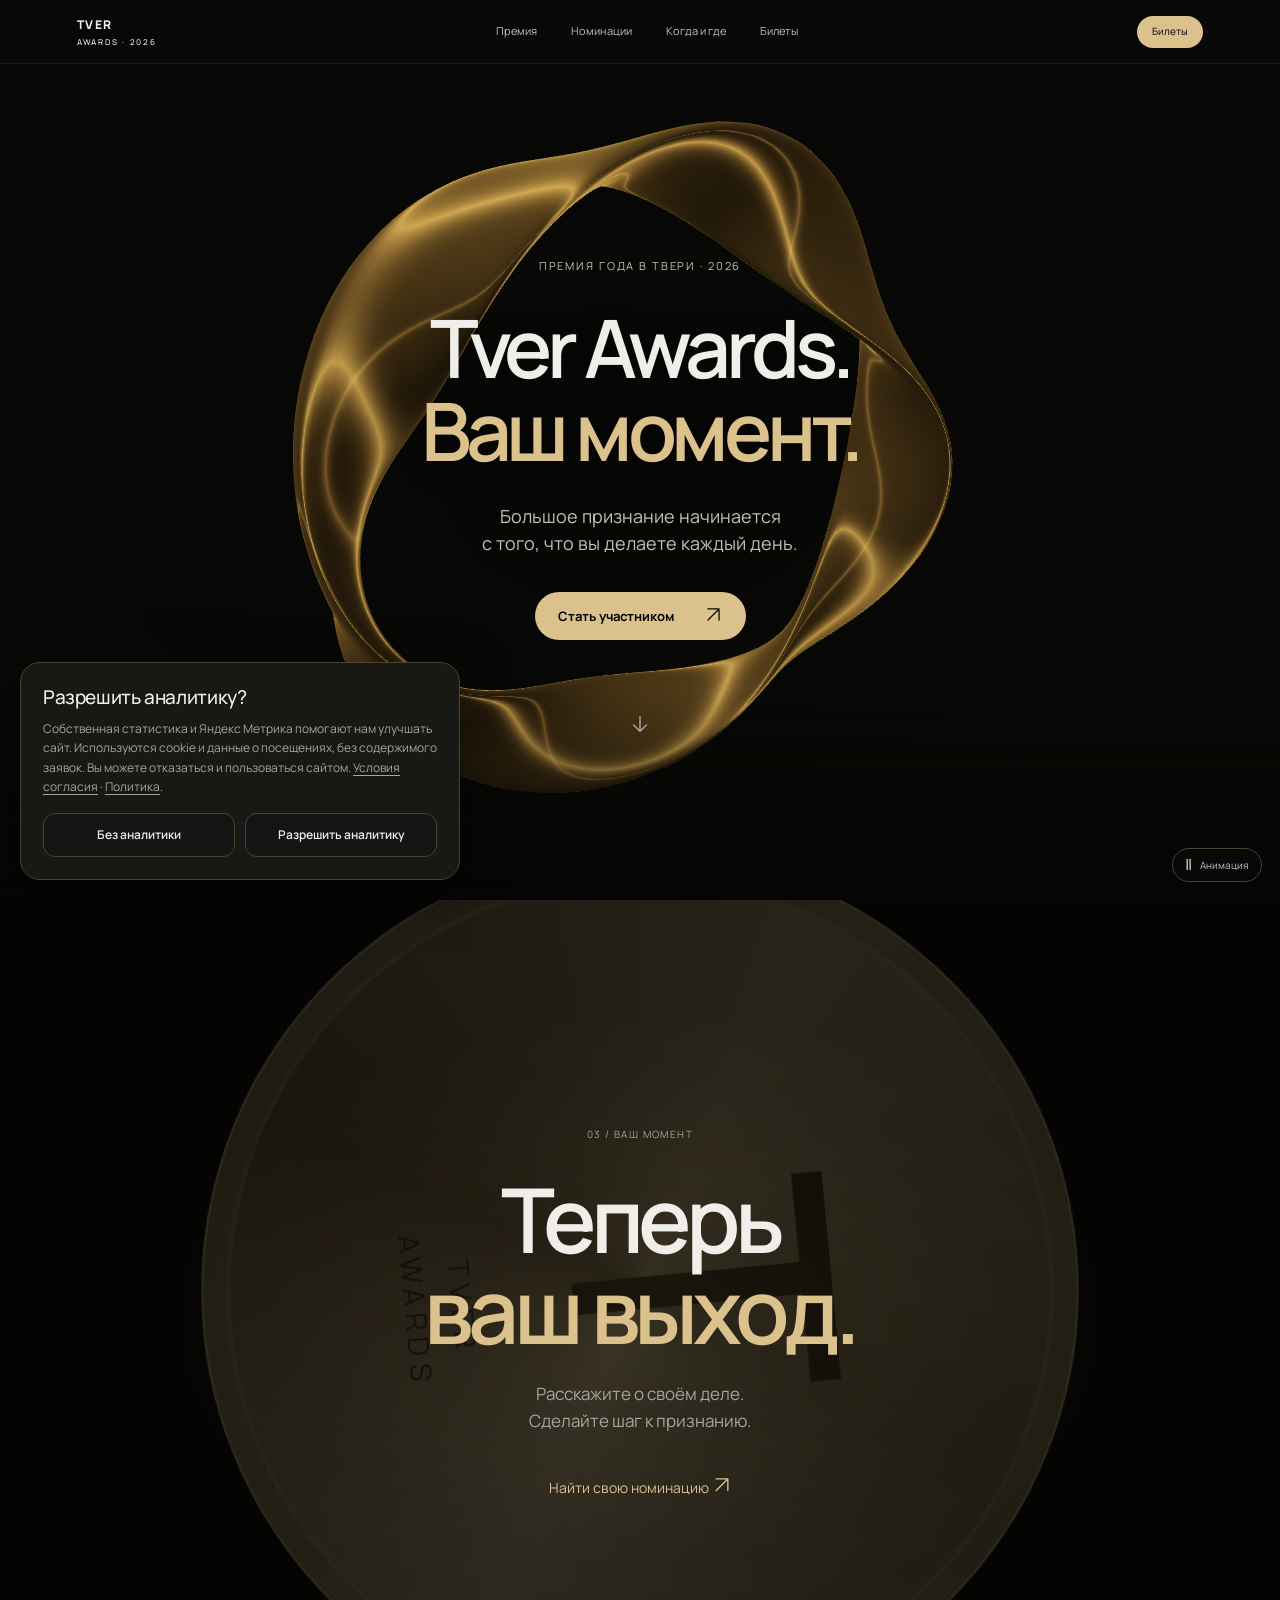
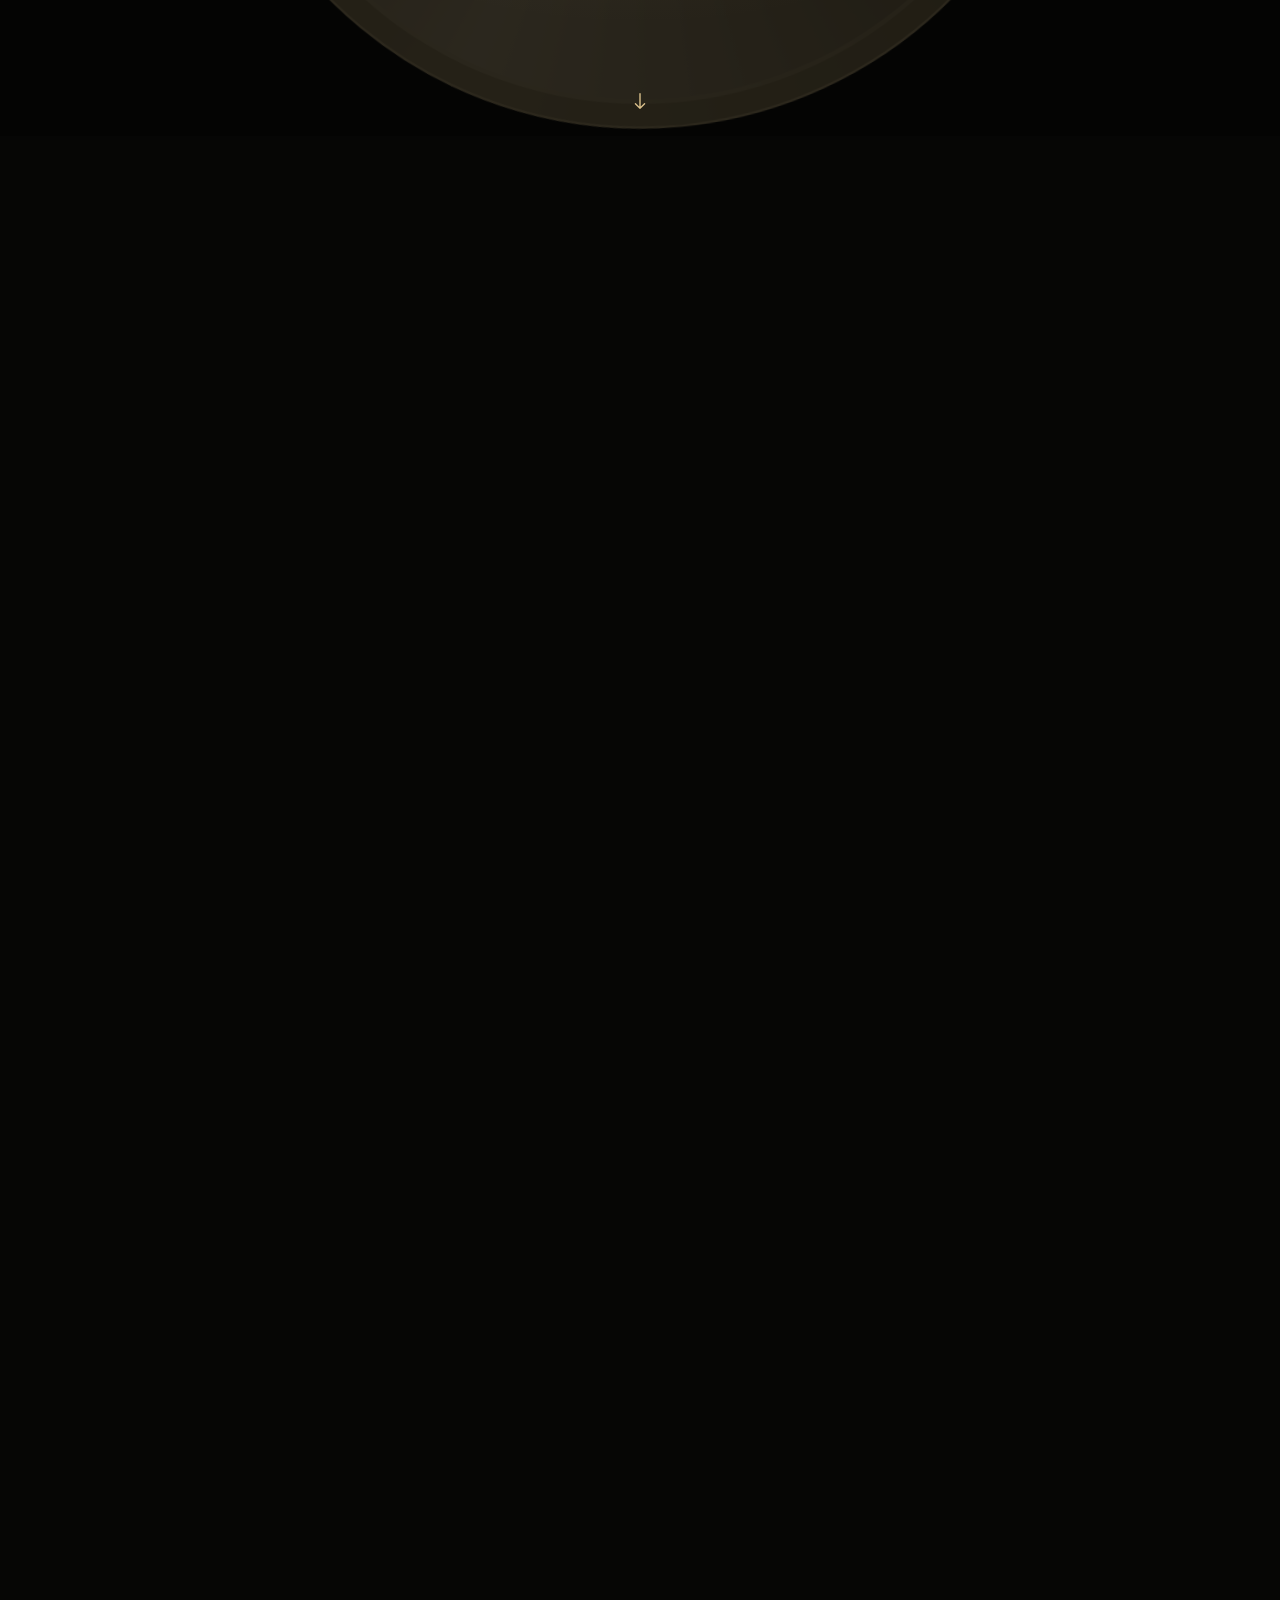
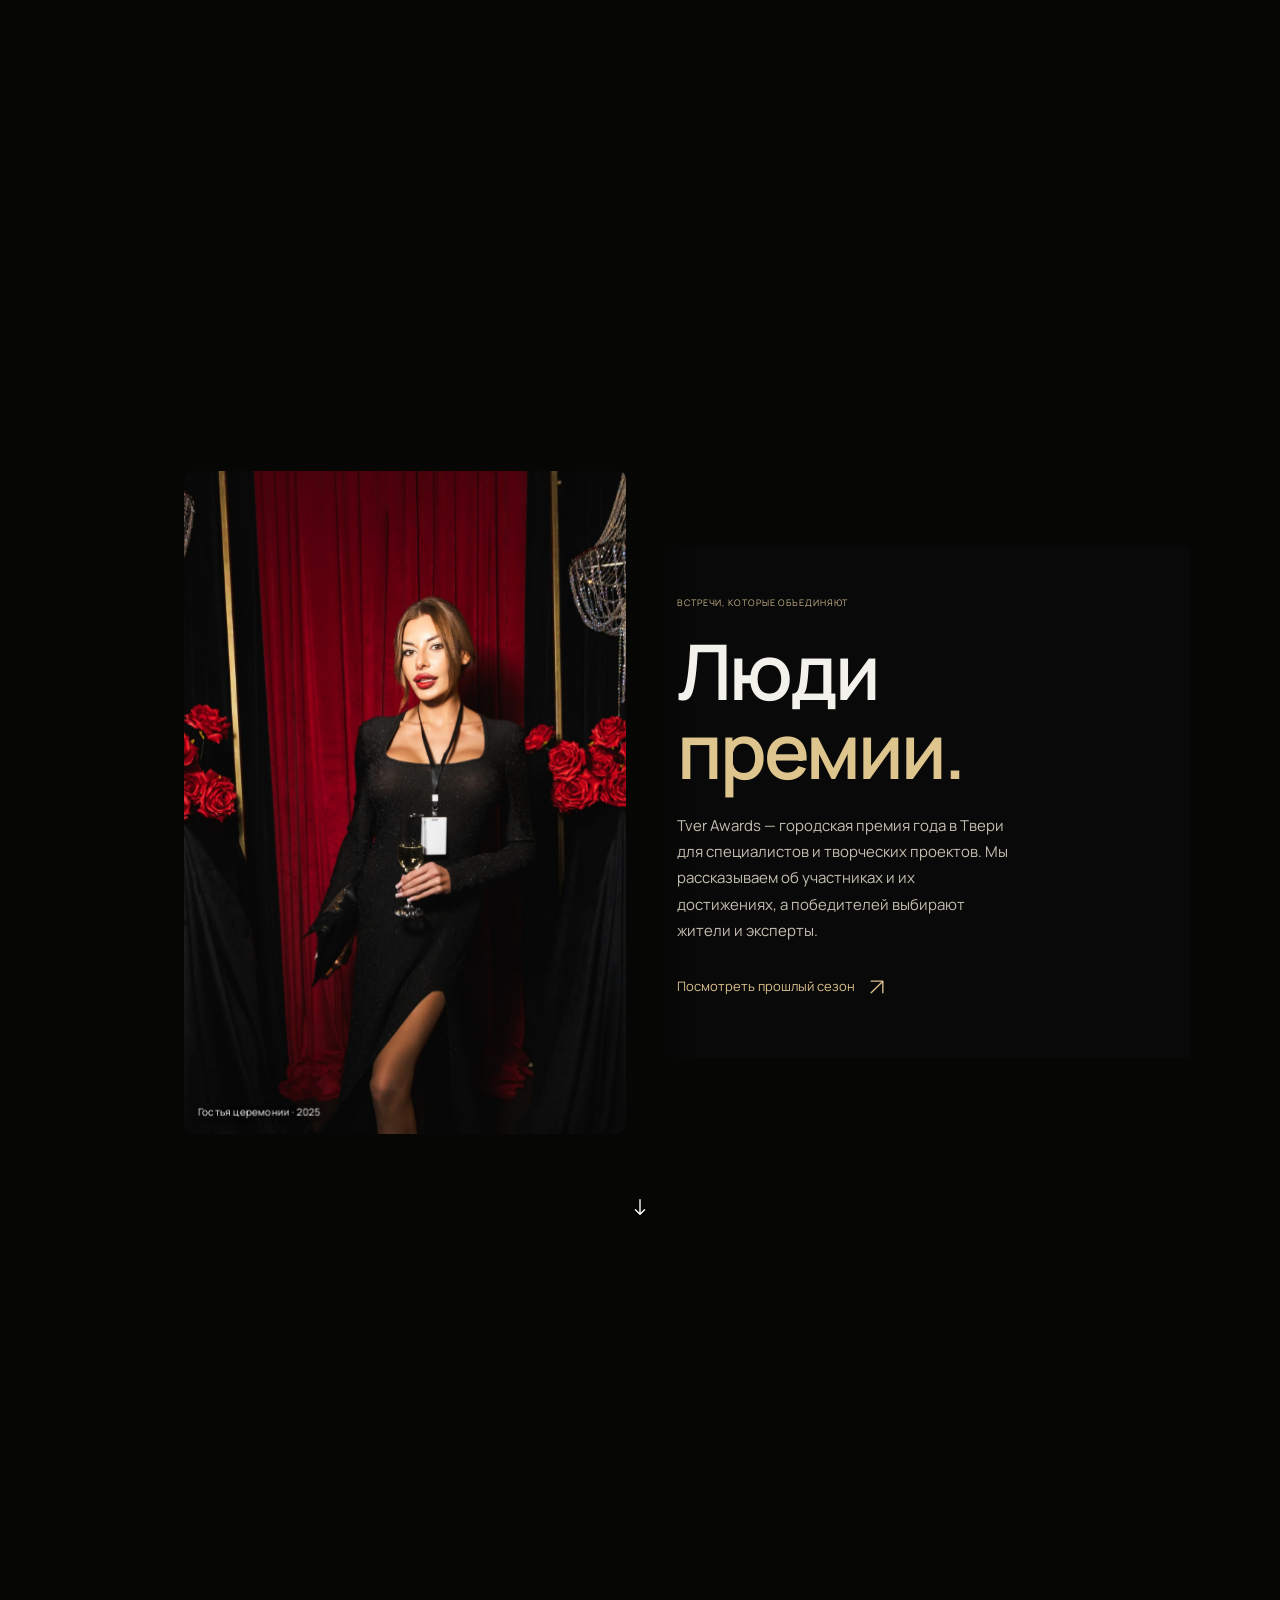
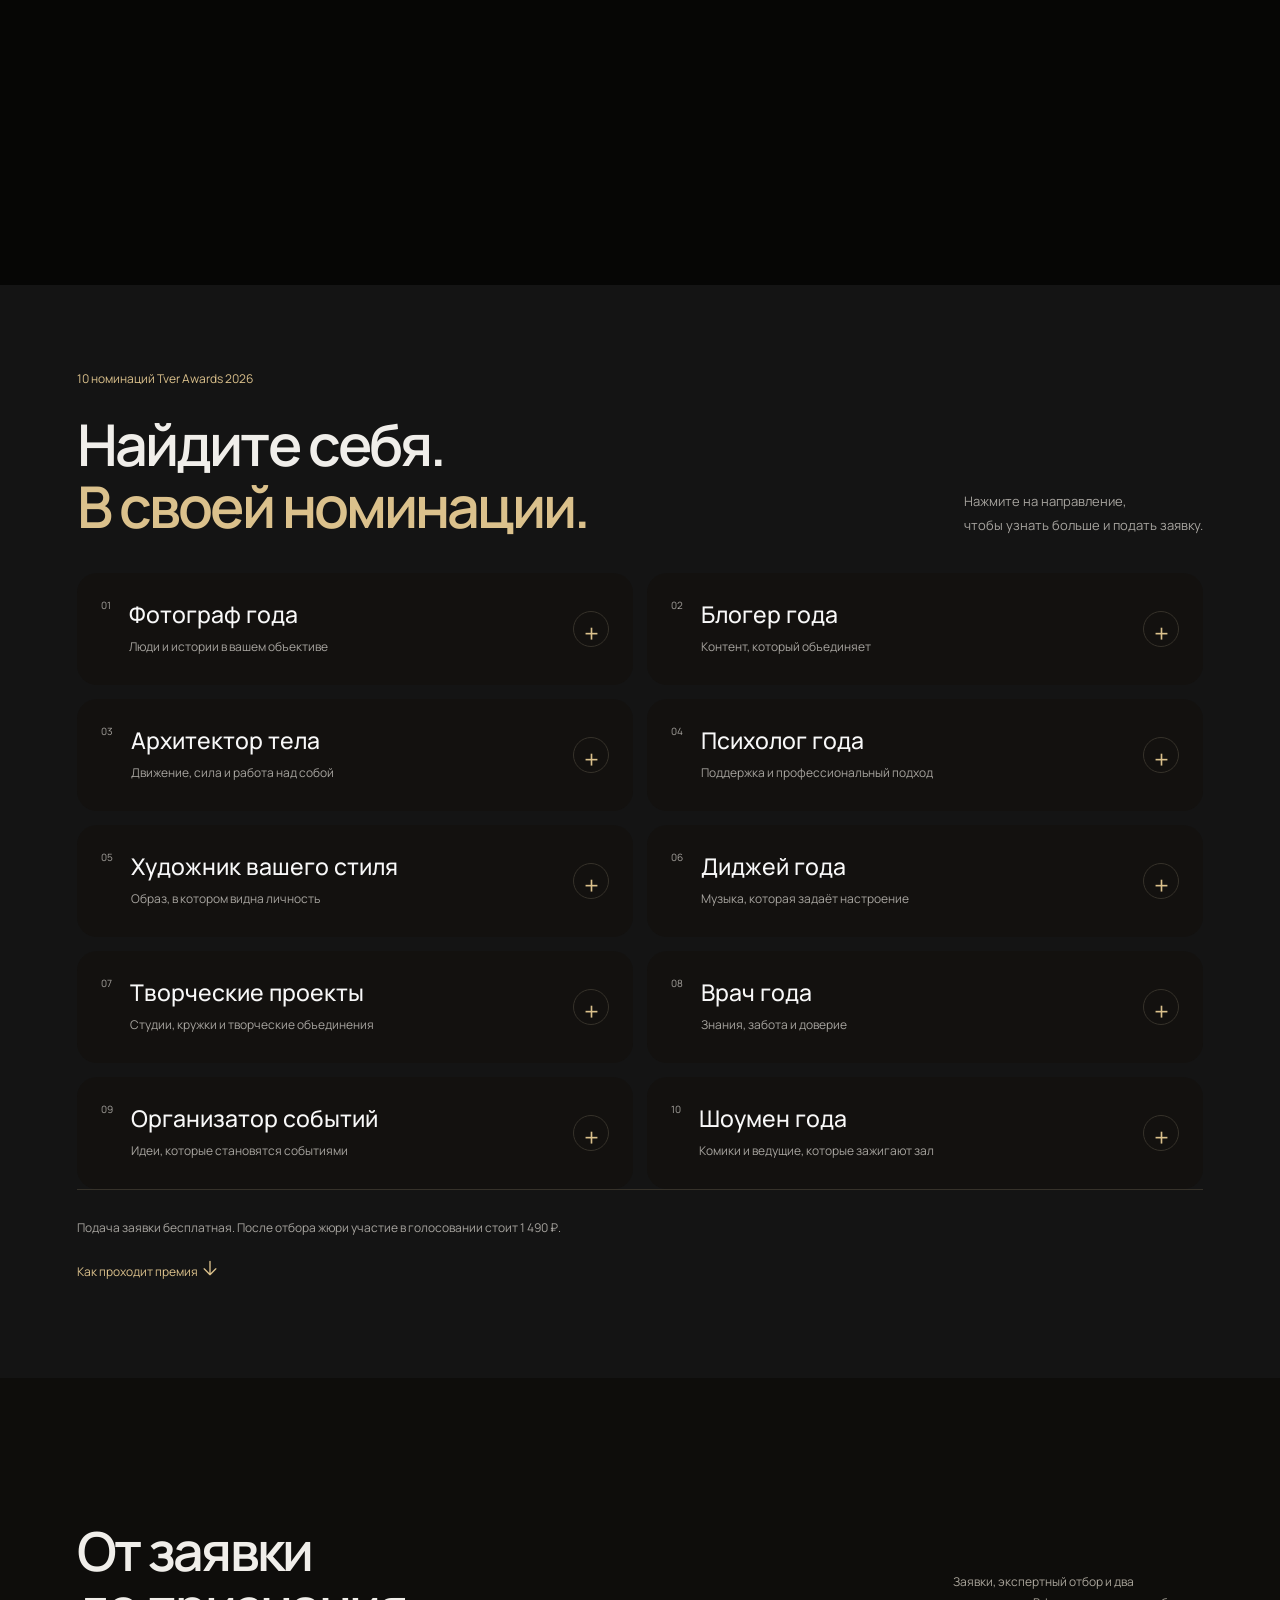
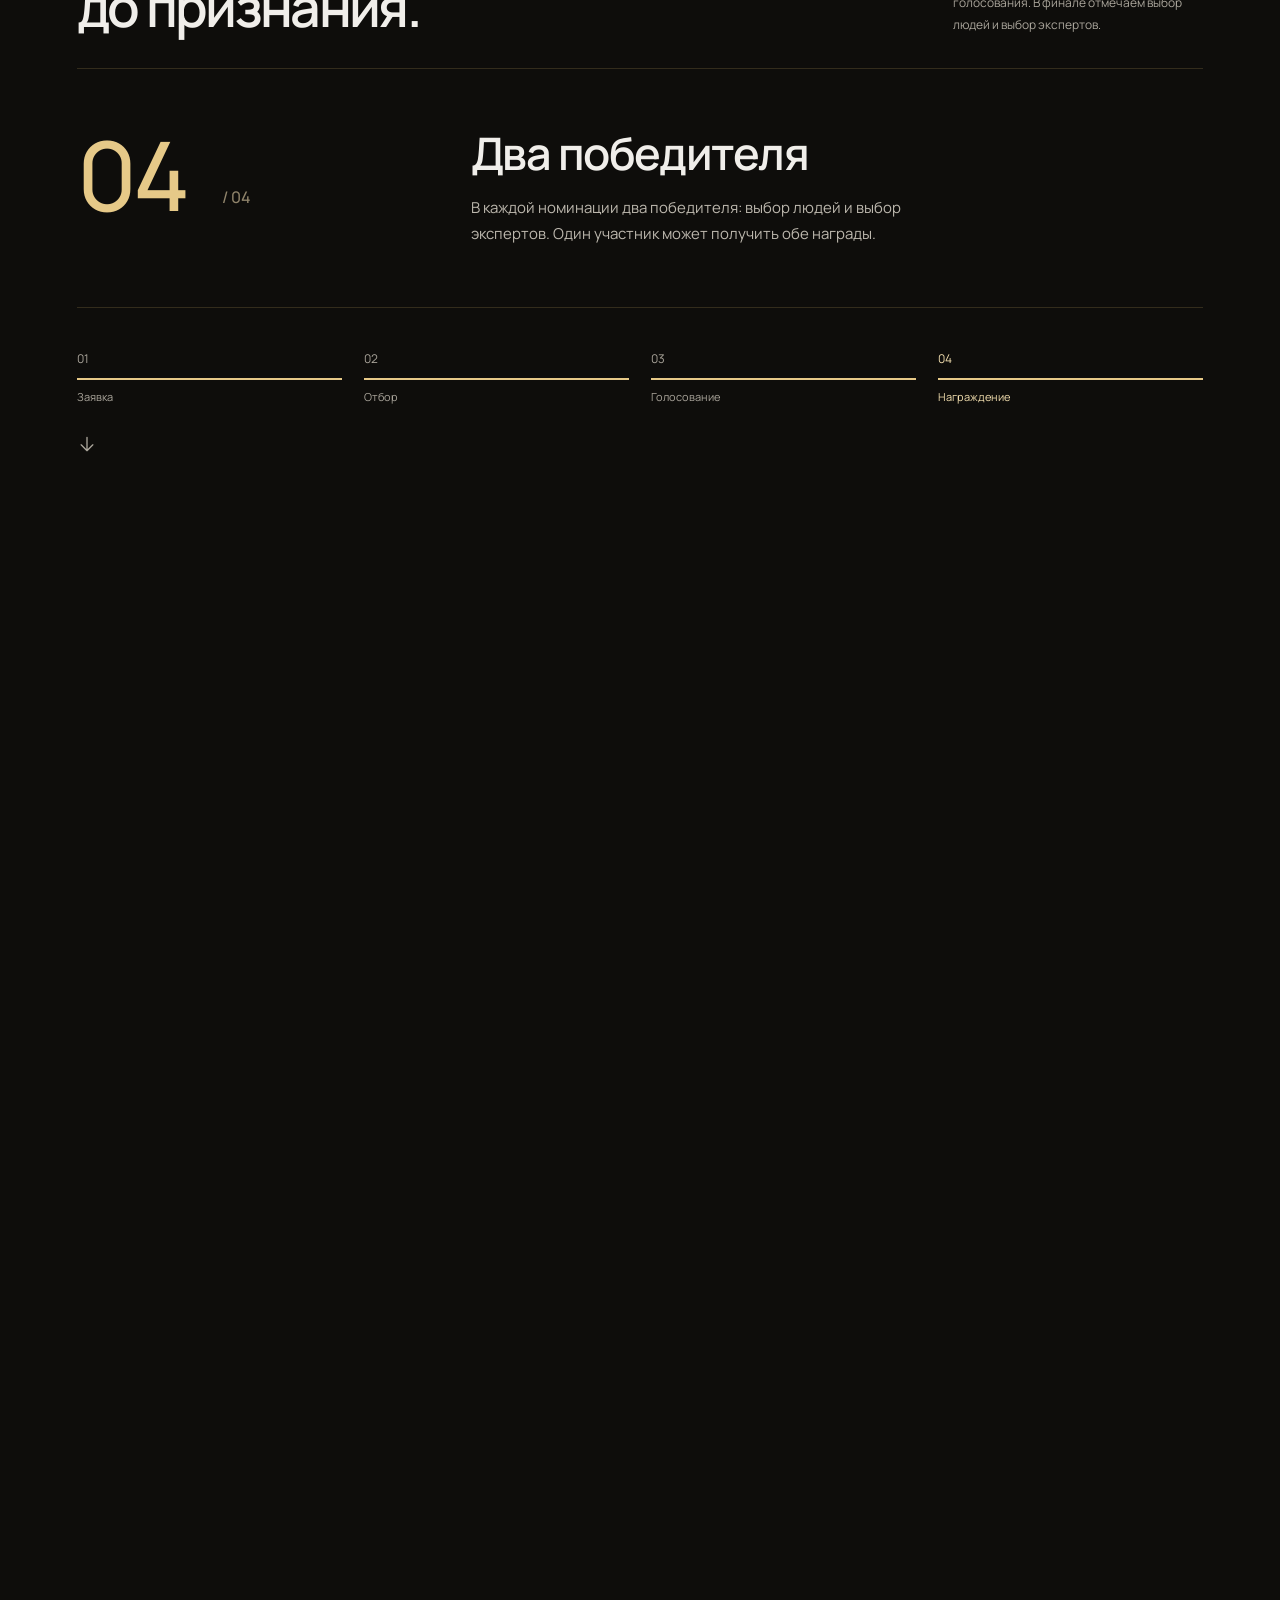
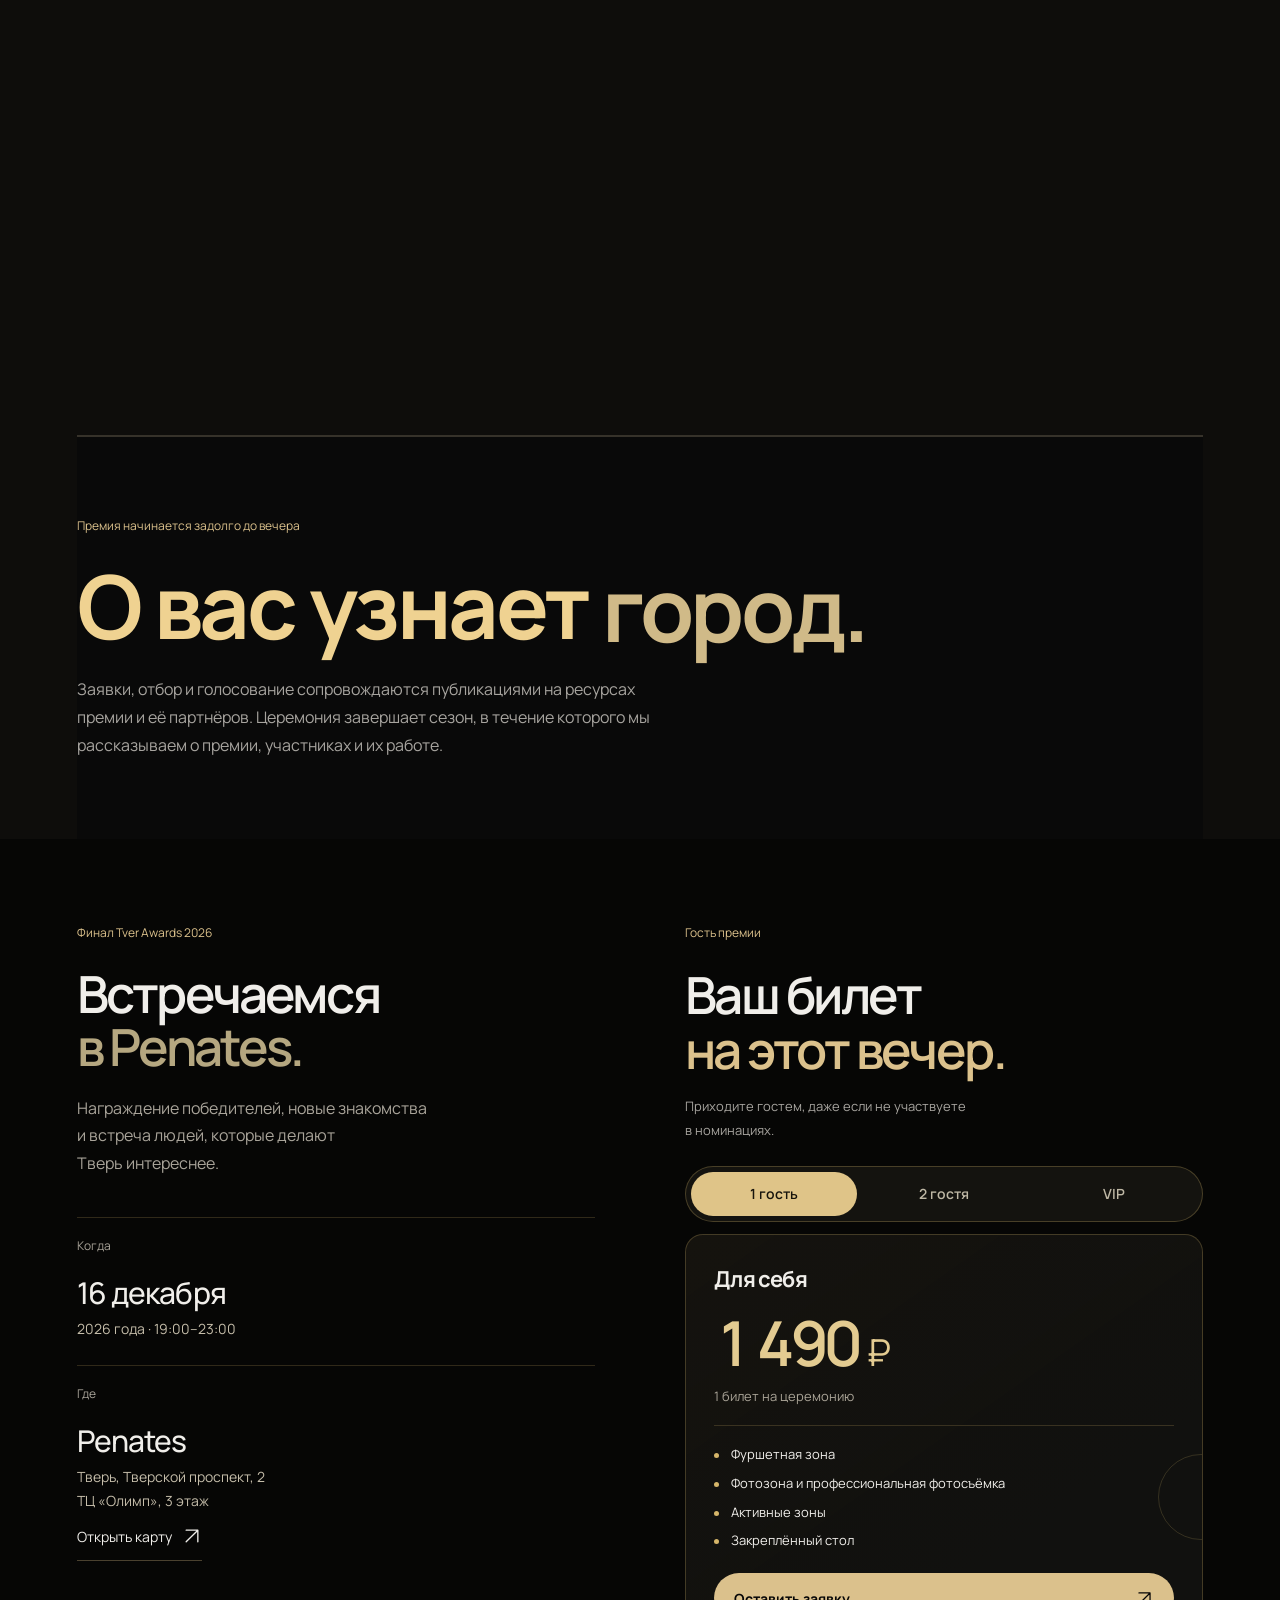
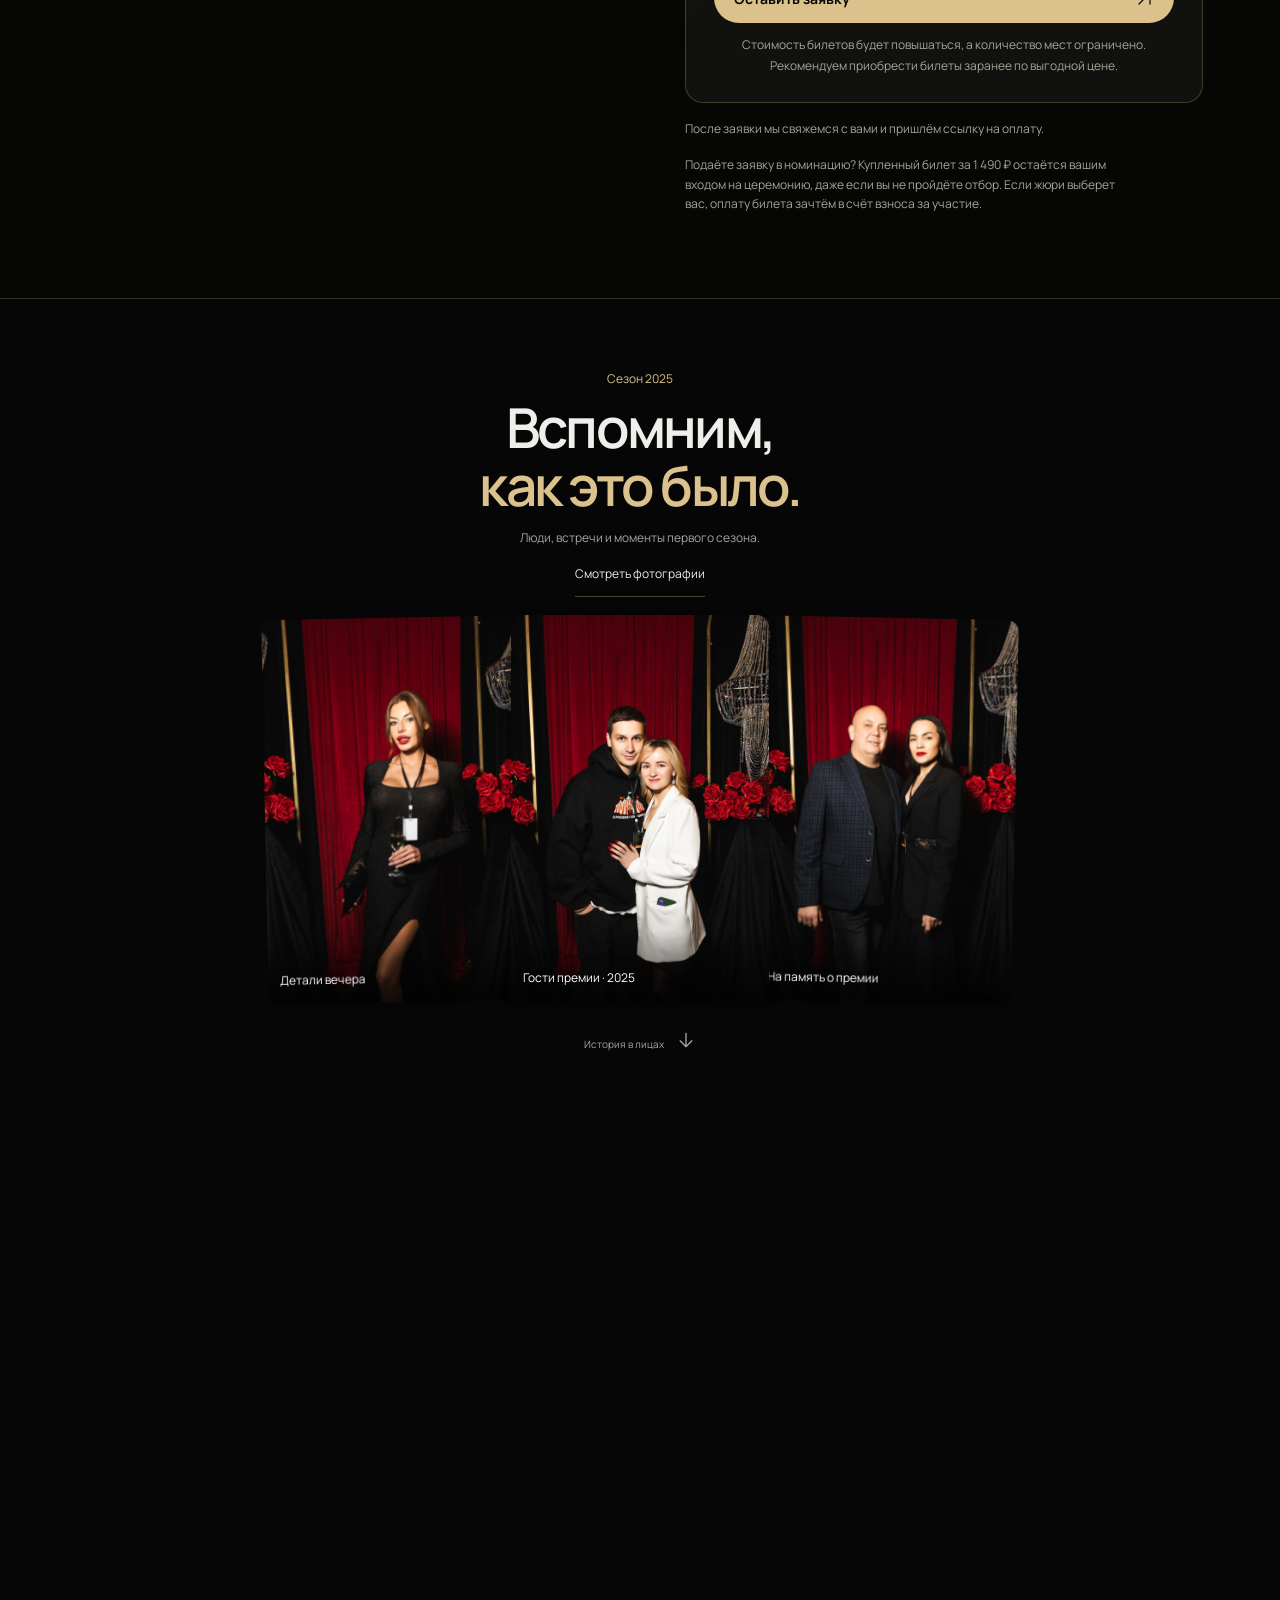
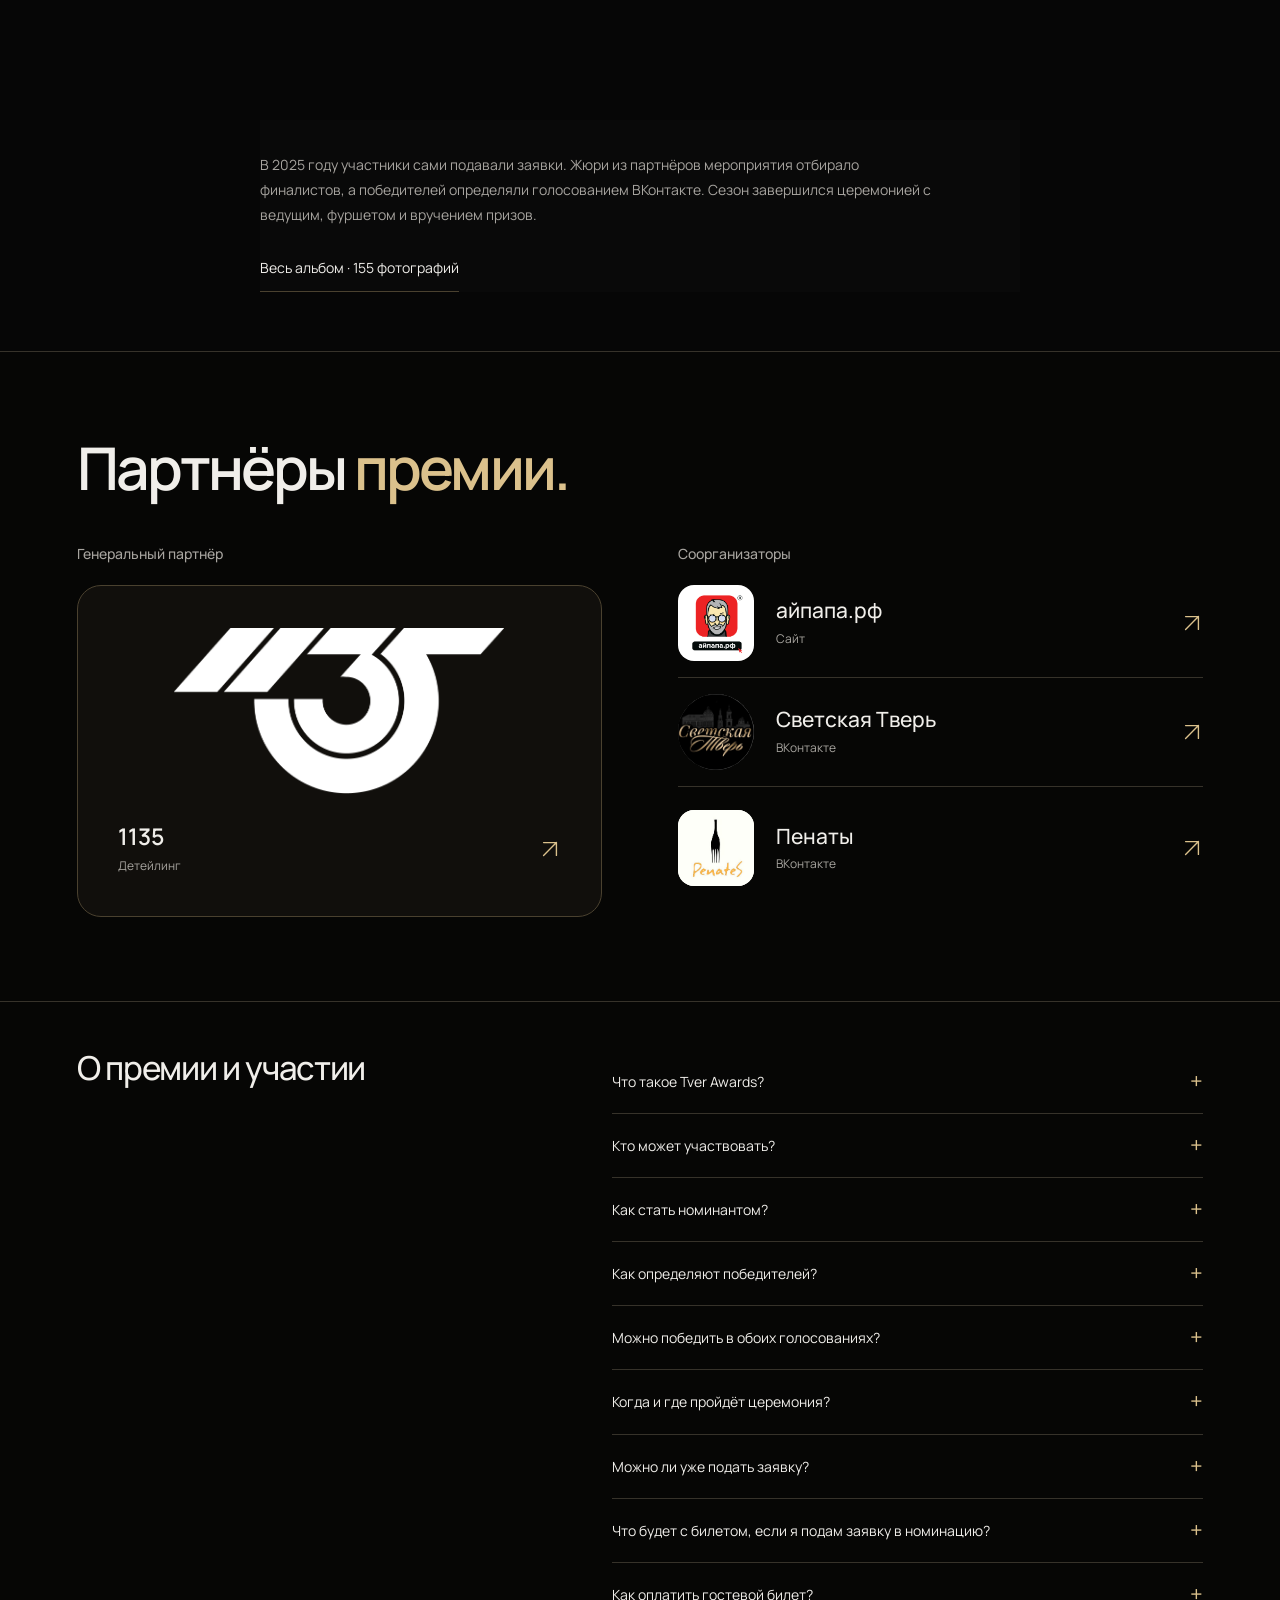
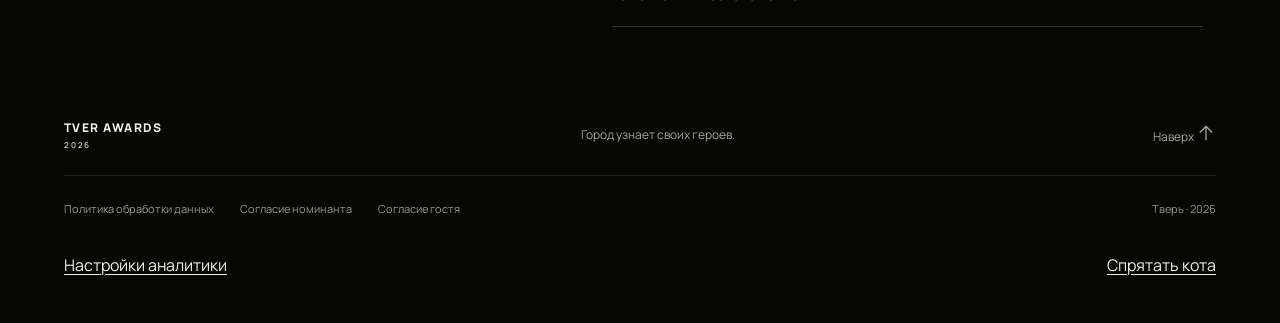
==== index.html @ 9bc0fd57 "Restore previous kitten interactions at user request" ====
<!doctype html>
<html lang="ru">
<head>
<meta charset="UTF-8"><meta name="viewport" content="width=device-width, initial-scale=1">
<title>Премия года в Твери — Tver Awards 2026</title>
<meta name="description" content="Tver Awards 2026 — городская премия года в Твери. 10 номинаций, выбор жителей и экспертов. Подайте заявку или приходите на церемонию 16 декабря в Penates.">
<script>if(location.protocol==='http:'&&location.hostname==='tver-awards.ru')location.replace('https://tver-awards.ru'+location.pathname+location.search+location.hash);</script>
<meta name="robots" content="index,follow,max-image-preview:large">
<link rel="canonical" href="https://tver-awards.ru/">
<meta property="og:type" content="website">
<meta property="og:locale" content="ru_RU">
<meta property="og:site_name" content="Tver Awards">
<meta property="og:url" content="https://tver-awards.ru/">
<meta property="og:title" content="Премия года в Твери — Tver Awards 2026">
<meta property="og:description" content="Tver Awards 2026 — городская премия года в Твери. 10 номинаций, выбор жителей и экспертов. Подайте заявку или приходите на церемонию 16 декабря в Penates.">
<meta property="og:image" content="https://tver-awards.ru/photos/6E6A4676.webp">
<meta property="og:image:width" content="1200">
<meta property="og:image:height" content="1800">
<meta property="og:image:alt" content="Гостья церемонии Tver Awards 2025">
<meta name="twitter:card" content="summary_large_image">
<meta name="theme-color" content="#090909">
<link rel="icon" href="data:image/svg+xml,%3Csvg xmlns='http://www.w3.org/2000/svg' viewBox='0 0 64 64'%3E%3Crect width='64' height='64' rx='12' fill='%23090909'/%3E%3Cpath d='M12 48L32 10l20 38H40l-8-17-8 17Z' fill='%23d6b66a'/%3E%3C/svg%3E">
<link rel="stylesheet" href="/variant-3/base.css?v=20261022launch1"><link rel="stylesheet" href="/variant-3/gallery.css?v=20261022launch1"><link rel="stylesheet" href="/variant-3/story.css?v=20261022launch1"><script src="/variant-3/app.js?v=20261102showman1" defer></script><script src="/variant-3/motion-engine.js?v=20261022launch1" defer></script><script src="/variant-3/story.js?v=20261022launch1" defer></script><link rel="stylesheet" href="/variant-3/continuity.css?v=20261022launch1"><script src="/variant-3/ring.js?v=20261022launch1" defer></script><script src="/variant-3/continuity.js?v=20261104vip1" defer></script><script src="/variant-3/icons.js?v=20261022launch1" defer></script><link rel="stylesheet" href="/variant-3/participation.css?v=20261022nominations1"><link rel="stylesheet" href="/variant-3/compact.css?v=20261104vip1"><script src="/variant-3/compact.js?v=20261104vip1" defer></script><link rel="stylesheet" href="/variant-3/restored.css?v=20261022launch1"><link rel="stylesheet" href="/variant-3/motion.css?v=20261104vip1"><script src="/site-config.js?v=20261103forms1" defer></script><script src="/variant-3/form-validation.js?v=20261023nocheck" defer></script><script src="/variant-3/requests.js?v=20261103forms1" defer></script><link rel="stylesheet" href="/variant-3/memory-scene.css?v=20261022launch1"><link rel="stylesheet" href="/variant-3/cinematic.css?v=20261022launch1"><script src="/variant-3/cinematic.js?v=20261022launch1" defer></script><link rel="stylesheet" href="/variant-3/analytics-consent.css?v=20261027consent1"><script src="/variant-3/analytics-consent.js?v=20261104vip1" defer></script><link rel="stylesheet" href="/variant-3/partners.css?v=20261029penates1">
<script type="application/ld+json">{"@context":"https://schema.org","@graph":[{"@type":"WebSite","@id":"https://tver-awards.ru/#website","url":"https://tver-awards.ru/","name":"Tver Awards","alternateName":"Тверь Эвордс","inLanguage":"ru-RU"},{"@type":"Event","@id":"https://tver-awards.ru/#event","name":"Tver Awards 2026 — церемония премии года в Твери","url":"https://tver-awards.ru/","description":"Церемония награждения победителей Tver Awards 2026. Десять номинаций для специалистов и творческих проектов Твери. В каждой номинации отмечаем выбор людей и выбор экспертов.","startDate":"2026-12-16T19:00:00+03:00","endDate":"2026-12-16T23:00:00+03:00","eventStatus":"https://schema.org/EventScheduled","eventAttendanceMode":"https://schema.org/OfflineEventAttendanceMode","image":["https://tver-awards.ru/photos/6E6A4676.webp","https://tver-awards.ru/photos/6E6A4711.webp"],"location":{"@type":"Place","name":"Penates (Пенаты)","address":{"@type":"PostalAddress","streetAddress":"Тверской проспект, 2, ТЦ «Олимп», 3 этаж","addressLocality":"Тверь","addressRegion":"Тверская область","addressCountry":"RU"}},"organizer":{"@type":"Organization","name":"ИП Лебедев Владислав Валерьевич","url":"https://tver-awards.ru/"}}]}</script>
<meta name="google-site-verification" content="hQDJFz3rLdV8tsciXYeJGJTNX1Gy1mduPp4gABZJcs0" />
<link rel="stylesheet" href="/variant-3/cat.css?v=20261110cat-restore1">
<script src="/variant-3/cat.js?v=20261110cat-restore1" defer></script>
</head>
<body>
<a class="skip" href="#main">Перейти к содержанию</a>
<div class="reading-progress" aria-hidden="true"></div>
<header class="header">
 <a class="brand" href="#" aria-label="Tver Awards, главная"><span class="brand-symbol" aria-hidden="true">T<span>✦</span></span><span>TVER<small>AWARDS · 2026</small></span></a>
 <nav aria-label="Основная навигация"><a href="#about">Премия</a><a href="#nominations">Номинации</a><a href="#evening">Когда и где</a><a href="#tickets">Билеты</a></nav>
 <a class="header-apply" href="#tickets">Билеты<span class="button-dot" aria-hidden="true"></span></a>
</header>
<button id="motion-toggle" class="motion-toggle" type="button" aria-pressed="false" aria-label="Отключить анимации"><span aria-hidden="true">Ⅱ</span><span class="motion-label">Анимация</span></button>
<main id="main">
<section class="story-intro" aria-labelledby="hero-title"><div class="intro-ring" aria-hidden="true"><canvas id="gold-scene"></canvas><div class="ring-fallback"></div></div><span class="intro-label">ПРЕМИЯ ГОДА В ТВЕРИ · 2026</span><h1 id="hero-title">Tver Awards.<br><span>Ваш момент.</span></h1><p>Большое признание начинается<br>с того, что вы делаете каждый день.</p><a class="button" href="#apply">Стать участником <span aria-hidden="true">↗</span></a><span class="intro-scroll"><i aria-hidden="true">↓</i></span></section>
<section class="scroll-story" id="about" aria-label="История премии"><div class="story-screen"><div class="story-halo" aria-hidden="true"></div><div class="story-disc" aria-hidden="true"><span>T</span><small>TVER<br>AWARDS</small></div><div class="story-copy copy-one"><span class="scene-label">01 / ВАШЕ ДЕЛО</span><h2>Вы делаете<br><span>больше.</span></h2><p>Видите иначе. Помогаете людям.<br>Создаёте то, чего раньше не было.</p></div><div class="story-copy copy-two"><span class="scene-label">02 / ВАШ ГОРОД</span><h2>Это замечают.<br><span>Это ценят.</span></h2><p>Tver Awards объединяет людей,<br>которыми гордится город.</p></div><div class="story-copy copy-three"><span class="scene-label">03 / ВАШ МОМЕНТ</span><h2>Теперь<br><span>ваш выход.</span></h2><p>Расскажите о своём деле.<br>Сделайте шаг к признанию.</p><a href="#nominations" class="story-link">Найти свою номинацию ↗</a></div><div class="vertical-scroll-hint"><svg viewBox="0 0 24 24" aria-hidden="true"><path d="M12 4v16m-5-5 5 5 5-5"/></svg></div></div></section>
<section class="memory-story" id="season-2025" aria-labelledby="people-title"><div class="memory-screen"><div class="memory-composition"><figure class="memory-portrait"><img src="/photos/6E6A4676.webp" alt="Гостья Tver Awards 2025 в чёрном вечернем платье у красного занавеса" width="1200" height="1800" loading="lazy"><figcaption>Гостья церемонии · 2025</figcaption></figure><div class="memory-copy"><span class="scene-label">ВСТРЕЧИ, КОТОРЫЕ ОБЪЕДИНЯЮТ</span><h2 id="people-title">Люди <span>премии.</span></h2><p>Tver Awards — городская премия года в Твери для специалистов и творческих проектов. Мы рассказываем об участниках и их достижениях, а победителей выбирают жители и эксперты.</p><a class="story-link" href="#history">Посмотреть прошлый сезон <svg class="arrow-icon" viewBox="0 0 24 24" aria-hidden="true"><path d="M5 19 19 5M5 5h14v14"/></svg></a></div></div><div class="vertical-scroll-hint"><svg viewBox="0 0 24 24" aria-hidden="true"><path d="M12 4v16m-5-5 5 5 5-5"/></svg></div></div></section>

 <section id="nominations" class="nominations section-shell">
  <div class="section-heading"><div><span class="small-label">10 номинаций Tver Awards 2026</span><h2>Найдите себя.<br><span>В своей номинации.</span></h2></div><p>Нажмите на направление,<br>чтобы узнать больше и подать заявку.</p></div>
  <div class="nomination-stage"><div class="nomination-list" id="nomination-list"><button type="button" class="nomination-item" data-nomination="photographer" aria-label="О номинации: Фотограф года" aria-haspopup="dialog" aria-controls="nominee-dialog"><span class="nom-mark">01</span><span class="nom-text"><strong>Фотограф года</strong><small>Люди и истории в вашем объективе</small></span><span class="nom-arrow" aria-hidden="true">+</span></button><button type="button" class="nomination-item" data-nomination="blogger" aria-label="О номинации: Блогер года" aria-haspopup="dialog" aria-controls="nominee-dialog"><span class="nom-mark">02</span><span class="nom-text"><strong>Блогер года</strong><small>Контент, который объединяет</small></span><span class="nom-arrow" aria-hidden="true">+</span></button><button type="button" class="nomination-item" data-nomination="body_architect" aria-label="О номинации: Архитектор тела" aria-haspopup="dialog" aria-controls="nominee-dialog"><span class="nom-mark">03</span><span class="nom-text"><strong>Архитектор тела</strong><small>Движение, сила и работа над собой</small></span><span class="nom-arrow" aria-hidden="true">+</span></button><button type="button" class="nomination-item" data-nomination="psychologist" aria-label="О номинации: Психолог года" aria-haspopup="dialog" aria-controls="nominee-dialog"><span class="nom-mark">04</span><span class="nom-text"><strong>Психолог года</strong><small>Поддержка и профессиональный подход</small></span><span class="nom-arrow" aria-hidden="true">+</span></button><button type="button" class="nomination-item" data-nomination="style_artist" aria-label="О номинации: Художник вашего стиля" aria-haspopup="dialog" aria-controls="nominee-dialog"><span class="nom-mark">05</span><span class="nom-text"><strong>Художник вашего стиля</strong><small>Образ, в котором видна личность</small></span><span class="nom-arrow" aria-hidden="true">+</span></button><button type="button" class="nomination-item" data-nomination="dj" aria-label="О номинации: Диджей года" aria-haspopup="dialog" aria-controls="nominee-dialog"><span class="nom-mark">06</span><span class="nom-text"><strong>Диджей года</strong><small>Музыка, которая задаёт настроение</small></span><span class="nom-arrow" aria-hidden="true">+</span></button><button type="button" class="nomination-item" data-nomination="creative" aria-label="О номинации: Творческие проекты" aria-haspopup="dialog" aria-controls="nominee-dialog"><span class="nom-mark">07</span><span class="nom-text"><strong>Творческие проекты</strong><small>Студии, кружки и творческие объединения</small></span><span class="nom-arrow" aria-hidden="true">+</span></button><button type="button" class="nomination-item" data-nomination="doctor" aria-label="О номинации: Врач года" aria-haspopup="dialog" aria-controls="nominee-dialog"><span class="nom-mark">08</span><span class="nom-text"><strong>Врач года</strong><small>Знания, забота и доверие</small></span><span class="nom-arrow" aria-hidden="true">+</span></button><button type="button" class="nomination-item" data-nomination="event_organizer" aria-label="О номинации: Организатор событий" aria-haspopup="dialog" aria-controls="nominee-dialog"><span class="nom-mark">09</span><span class="nom-text"><strong>Организатор событий</strong><small>Идеи, которые становятся событиями</small></span><span class="nom-arrow" aria-hidden="true">+</span></button><button type="button" class="nomination-item" data-nomination="comedian" aria-label="О номинации: Шоумен года" aria-haspopup="dialog" aria-controls="nominee-dialog"><span class="nom-mark">10</span><span class="nom-text"><strong>Шоумен года</strong><small>Комики и ведущие, которые зажигают зал</small></span><span class="nom-arrow" aria-hidden="true">+</span></button></div><div class="nomination-visual" aria-hidden="true"><span class="visual-top">В ЦЕНТРЕ ВНИМАНИЯ</span><div class="nomination-constellation"><span>✦</span><i></i><i></i><i></i></div><span class="visual-name">Ваше дело.<br>Ваше признание.</span><span class="visual-bottom">TVER AWARDS / 2026</span></div></div>
  <p class="section-footnote">Подача заявки бесплатная. После отбора жюри участие в голосовании стоит 1 490 ₽. <a class="story-link" href="#process">Как проходит премия ↓</a></p>
 </section>

 <section class="process section-shell" id="process"><div class="process-screen"><div class="section-heading"><h2>От заявки<br>до признания.</h2><p>Заявки, экспертный отбор и два голосования. В финале отмечаем выбор людей и выбор экспертов.</p></div>
  <div class="process-stage"><div class="process-count" aria-hidden="true">01</div><ol class="steps"><li><span class="step-number">01</span><h3>Подайте заявку</h3><p>Выберите номинацию, расскажите о своих достижениях и добавьте ссылки на работы.</p></li><li><span class="step-number">02</span><h3>Экспертный отбор</h3><p>Жюри из экспертов по направлениям рассмотрит бесплатные заявки и отберёт номинантов. Для участия в голосовании отобранные номинанты оплачивают взнос 1 490 ₽.</p></li><li><span class="step-number">03</span><h3>Два голосования</h3><p>Люди выбирают победителя открытым голосованием. Эксперты голосуют отдельно, в закрытом формате.</p></li><li><span class="step-number">04</span><h3>Два победителя</h3><p>В каждой номинации два победителя: выбор людей и выбор экспертов. Один участник может получить обе награды.</p></li></ol></div><div class="process-navigation" aria-label="Этапы премии"><button type="button" data-stage="0" aria-label="Этап 1: Заявка"><span>01</span><i aria-hidden="true"></i><small>Заявка</small></button><button type="button" data-stage="1" aria-label="Этап 2: Экспертный отбор"><span>02</span><i aria-hidden="true"></i><small>Отбор</small></button><button type="button" data-stage="2" aria-label="Этап 3: Два голосования"><span>03</span><i aria-hidden="true"></i><small>Голосование</small></button><button type="button" data-stage="3" aria-label="Этап 4: Награждение победителей"><span>04</span><i aria-hidden="true"></i><small>Награждение</small></button></div><span class="process-scroll"><span aria-hidden="true">↓</span></span></div><div class="media-note"><span class="small-label">Премия начинается задолго до вечера</span><h3 aria-label="О вас узнает город."><span aria-hidden="true">О вас</span> <span aria-hidden="true">узнает</span> <span aria-hidden="true">город.</span></h3><p>Заявки, отбор и голосование сопровождаются публикациями на ресурсах премии и её партнёров. Церемония завершает сезон, в течение которого мы рассказываем о премии, участниках и их работе.</p></div>
 </section>
 <div class="visit-block"><section id="evening" class="evening section-shell"><div class="evening-heading reveal-block"><span class="small-label">Финал Tver Awards 2026</span><h2>Встречаемся<br><span>в Penates.</span></h2><p>Награждение победителей, новые знакомства и встреча людей, которые делают Тверь интереснее.</p></div><div class="event-details reveal-block"><div><span>Когда</span><strong>16 декабря</strong><p>2026 года · 19:00–23:00</p></div><div><span>Где</span><strong>Penates</strong><p>Тверь, Тверской проспект, 2<br>ТЦ «Олимп», 3 этаж</p><a class="text-button" href="https://yandex.ru/maps/?text=Penates%20Тверь%20Тверской%20проспект%202" target="_blank" rel="noopener noreferrer">Открыть карту <svg class="arrow-icon" viewBox="0 0 24 24" aria-hidden="true"><path d="M5 19 19 5M5 5h14v14"/></svg></a></div></div></section>
<section id="tickets" class="tickets section-shell"><div class="section-heading"><div><span class="small-label">Гость премии</span><h2>Ваш билет<br><span>на этот вечер.</span></h2></div><p>Приходите гостем, даже если не участвуете в номинациях.</p></div><div class="ticket-picker"><div class="ticket-tabs" role="tablist" aria-label="Тариф билета"><button type="button" role="tab" id="ticket-tab-single" aria-selected="true" aria-controls="ticket-panel" data-plan="single">1 гость</button><button type="button" role="tab" id="ticket-tab-pair" aria-selected="false" aria-controls="ticket-panel" tabindex="-1" data-plan="pair">2 гостя</button><button type="button" role="tab" id="ticket-tab-vip" aria-selected="false" aria-controls="ticket-panel" tabindex="-1" data-plan="vip">VIP</button></div><div class="ticket-option" id="ticket-panel" role="tabpanel" aria-labelledby="ticket-tab-single" tabindex="0"><div class="ticket-summary" aria-live="polite" aria-atomic="true"><h3 id="ticket-title">Для себя</h3><p class="ticket-price"><span id="ticket-amount">1 490</span> <span class="currency">₽</span></p><p class="ticket-quantity" id="ticket-quantity">1 билет на церемонию</p></div><ul class="ticket-includes"><li>Фуршетная зона</li><li>Фотозона и профессиональная фотосъёмка</li><li>Активные зоны</li><li>Закреплённый стол</li></ul><button type="button" class="button" id="ticket-request" aria-haspopup="dialog" aria-controls="guest-dialog">Оставить заявку <svg class="arrow-icon" viewBox="0 0 24 24" aria-hidden="true"><path d="M5 19 19 5M5 5h14v14"/></svg></button><p class="ticket-note">Стоимость билетов будет повышаться, а количество мест ограничено. Рекомендуем приобрести билеты заранее по выгодной цене.</p></div></div><p class="ticket-explainer">После заявки мы свяжемся с вами и пришлём ссылку на оплату.</p><p class="ticket-explainer">Подаёте заявку в номинацию? Купленный билет за 1 490 ₽ остаётся вашим входом на церемонию, даже если вы не пройдёте отбор. Если жюри выберет вас, оплату билета зачтём в счёт взноса за участие.</p></section>

 </div>
<section id="history" class="history section-shell"><div class="history-screen"><div class="history-title"><span class="small-label">Сезон 2025</span><h2>Вспомним,<br><span>как это было.</span></h2><p>Люди, встречи и моменты первого сезона.</p><button class="text-button" id="archive-button" type="button">Смотреть фотографии</button></div><div class="history-gallery" aria-label="Моменты премии 2025"><button class="gallery-trigger" data-photo="7" type="button" aria-label="Открыть фото: Гостья в чёрном наряде у красного занавеса"><img src="/photos/6E6A4676.webp" alt="Гостья в чёрном наряде у красного занавеса" width="1200" height="1800" loading="lazy"><span>Детали вечера</span></button><button class="archive-feature gallery-trigger" data-photo="8" type="button" aria-label="Открыть фото: двое гостей премии"><img src="/photos/6E6A4711.webp" alt="Двое гостей премии у красного занавеса" width="1200" height="1800" loading="lazy"><span>Гости премии · 2025</span></button><button class="gallery-trigger" data-photo="9" type="button" aria-label="Открыть фото: Двое гостей в вечерних нарядах у фотозоны"><img src="/photos/6E6A4650.webp" alt="Двое гостей в вечерних нарядах у фотозоны" width="1200" height="1800" loading="lazy"><span>На память о премии</span></button></div><span class="history-scroll">История в лицах <span aria-hidden="true">↓</span></span></div><div class="archive-bottom"><p>В 2025 году участники сами подавали заявки. Жюри из партнёров мероприятия отбирало финалистов, а победителей определяли голосованием ВКонтакте. Сезон завершился церемонией с ведущим, фуршетом и вручением призов.</p><a class="text-button" href="https://disk.yandex.ru/d/PMvSf7UAcv-mTQ" target="_blank" rel="noopener noreferrer">Весь альбом · 155 фотографий</a></div></section>
<section id="partners" class="partners section-shell" aria-labelledby="partners-title">
<div class="section-heading"><h2 id="partners-title">Партнёры <span>премии.</span></h2></div>
<div class="partners-layout">
<div class="partners-general"><h3 class="partners-role">Генеральный партнёр</h3>
<a class="partner-feature partner-link" href="https://vk.ru/detailing1135" target="_blank" rel="noopener noreferrer" aria-label="1135, генеральный партнёр. Открыть ВКонтакте">
<img class="partner-general-logo" src="/assets/partners/detailing1135.png" width="1371" height="688" alt="1135" loading="lazy" decoding="async">
<div class="partner-caption"><span><strong>1135</strong><small>Детейлинг</small></span><svg class="arrow-icon" viewBox="0 0 24 24" aria-hidden="true"><path d="M5 19 19 5M5 5h14v14"/></svg></div></a></div>
<div class="partners-organizers"><h3 class="partners-role">Соорганизаторы</h3><div class="partner-list">
<a class="partner-row partner-link" href="https://xn--80aaa8a4ab.xn--p1ai/" target="_blank" rel="noopener noreferrer" aria-label="айпапа.рф, соорганизатор. Открыть сайт"><span class="partner-logo partner-logo--ipapa"><img src="/assets/partners/ipapa.png" alt="" loading="lazy" decoding="async"></span><span class="partner-name"><strong>айпапа.рф</strong><small>Сайт</small></span><svg class="arrow-icon" viewBox="0 0 24 24" aria-hidden="true"><path d="M5 19 19 5M5 5h14v14"/></svg></a>
<a class="partner-row partner-link" href="https://vk.ru/svetskayatver" target="_blank" rel="noopener noreferrer" aria-label="Светская Тверь, соорганизатор. Открыть ВКонтакте"><span class="partner-logo partner-logo--society"><img src="/assets/partners/svetskaya-tver.jpg" alt="" loading="lazy" decoding="async"></span><span class="partner-name"><strong>Светская Тверь</strong><small>ВКонтакте</small></span><svg class="arrow-icon" viewBox="0 0 24 24" aria-hidden="true"><path d="M5 19 19 5M5 5h14v14"/></svg></a>
<a class="partner-row partner-link" href="https://vk.ru/penats" target="_blank" rel="noopener noreferrer" aria-label="Пенаты, соорганизатор. Открыть ВКонтакте"><span class="partner-logo partner-logo--penates"><img src="/assets/partners/penates-20261029.jpg" alt="" loading="lazy" decoding="async"></span><span class="partner-name"><strong>Пенаты</strong><small>ВКонтакте</small></span><svg class="arrow-icon" viewBox="0 0 24 24" aria-hidden="true"><path d="M5 19 19 5M5 5h14v14"/></svg></a>
</div></div></div></section>
<section class="questions section-shell"><h2>О премии и участии</h2><div><details><summary>Что такое Tver Awards?<span aria-hidden="true">+</span></summary><p>Tver Awards — городская премия года в Твери, которая знакомит жителей со специалистами и творческими проектами города. Участники подают заявки, эксперты отбирают номинантов, затем проходят открытое голосование людей и закрытое голосование экспертов. Финал сезона 2026 — церемония награждения 16 декабря в Penates.</p></details><details><summary>Кто может участвовать?<span aria-hidden="true">+</span></summary><p>Заявку могут подать специалисты и представители творческих проектов, связанных с Тверью. Выберите одно из десяти направлений и расскажите о своей работе. Жюри рассмотрит заявку и решит, включить ли вас в число номинантов.</p></details><details><summary>Как стать номинантом?<span aria-hidden="true">+</span></summary><p>Подайте заявку в выбранную номинацию. Жюри из экспертов по соответствующему направлению рассмотрит заявки и отберёт номинантов для голосования. Количество номинантов и сроки отбора опубликуем отдельно.</p></details><details><summary>Как определяют победителей?<span aria-hidden="true">+</span></summary><p>После отбора проходят два отдельных голосования: открытое голосование людей и закрытое голосование экспертов. В каждой номинации определяются два победителя: по мнению людей и по мнению экспертов. Результаты объявим на церемонии.</p></details><details><summary>Можно победить в обоих голосованиях?<span aria-hidden="true">+</span></summary><p>Да. Один и тот же номинант может стать победителем и по мнению людей, и по мнению экспертов. В таком случае обе награды получает один участник.</p></details><details><summary>Когда и где пройдёт церемония?<span aria-hidden="true">+</span></summary><p>16 декабря 2026 года, с 19:00 до 23:00, в Penates: Тверь, Тверской проспект, 2, ТЦ «Олимп», 3 этаж.</p></details><details><summary>Можно ли уже подать заявку?<span aria-hidden="true">+</span></summary><p>Да, приём заявок открыт. Выберите номинацию или гостевой тариф и заполните форму. После отправки появится номер заявки. Номинации и подробные правила сезона уточняются.</p></details><details><summary>Что будет с билетом, если я подам заявку в номинацию?<span aria-hidden="true">+</span></summary><p>Вы можете купить гостевой билет за 1 490 ₽ до решения жюри. Если вас отберут в номинанты, эта оплата полностью зачтётся в счёт взноса за участие, доплачивать его не нужно. Если не пройдёте отбор, билет позволит вам посетить церемонию как гостю. Покупка билета не влияет на решение жюри.</p></details><details><summary>Как оплатить гостевой билет?<span aria-hidden="true">+</span></summary><p>Выберите тариф и оставьте заявку. Организатор свяжется с вами и пришлёт ссылку на оплату. Деньги на сайте не списываются.</p></details></div></section>
</main><dialog class="request-dialog" id="nominee-dialog" aria-labelledby="nominee-dialog-title" aria-describedby="nominee-dialog-desc"><div class="request-dialog-header"><div><span class="dialog-eyebrow">TVER AWARDS · 2026</span><h2 id="nominee-dialog-title">Заявка в номинацию</h2></div><button class="request-close" type="button" aria-label="Закрыть форму"><svg viewBox="0 0 24 24" aria-hidden="true"><path d="m6 6 12 12M18 6 6 18"/></svg></button></div><div class="request-dialog-body"><p id="nominee-dialog-desc">Расскажите о своём деле и добавьте ссылки на работы. Экспертное жюри рассмотрит заявку и решит, включить ли вас в число номинантов.</p><p class="availability" data-form-availability role="status">Для отправки заявки включите JavaScript и откройте сайт по HTTPS.</p><div id="nomination-preview" class="nomination-preview"><div class="nomination-fee"><span>Подача заявки</span><strong>Бесплатно</strong><span>После отбора жюри</span><strong>1 490 ₽</strong></div><p>Взнос за участие в голосовании оплачивается после отбора жюри. Если вы уже купили гостевой билет за 1 490 ₽, его оплату зачтём в счёт взноса. Если не пройдёте отбор, сможете прийти на церемонию как гость.</p><a class="participation-link" href="/nominee-participation.html" target="_blank" rel="noopener">Подробнее об участии</a><button class="button" id="nomination-continue" type="button">Заполнить заявку <svg class="arrow-icon" viewBox="0 0 24 24" aria-hidden="true"><path d="M5 12h14m-6-6 6 6-6 6"/></svg></button></div><form hidden id="application-form" class="application-form" data-request-type="nominee" method="post" action="/api/applications"><fieldset class="request-fields" disabled>
<label>Номинация *<select id="nomination" name="nomination" required><option value="">Выберите направление</option></select></label>
<div class="form-row"><label>Фамилия *<input name="lastName" autocomplete="family-name" required minlength="2" maxlength="80" placeholder="Иванов"></label><label>Имя *<input name="firstName" autocomplete="given-name" required minlength="2" maxlength="80" placeholder="Иван"></label></div>
<label>Отчество <span class="optional">если есть</span><input name="middleName" autocomplete="additional-name" maxlength="80" placeholder="Иванович"></label>
<label>Номер телефона *<input name="phone" type="tel" autocomplete="tel" inputmode="tel" required minlength="18" maxlength="18" placeholder="+7 (___) ___-__-__"></label>
<label>Почему именно вы должны стать номинантом? *<textarea name="achievements" rows="4" required minlength="30" maxlength="2000" placeholder="Расскажите о результатах, проектах и о том, чем ваша работа полезна людям. От 30 символов."></textarea><span class="char-count"><span id="character-count">0</span> / 2 000</span></label>
<label>Социальные сети и ваши работы *<textarea class="social-links" name="socialLinks" required rows="2" maxlength="2500" placeholder="Например, @username в Telegram или ссылка на страницу"></textarea><span class="field-help">Можно указать ник, название аккаунта или ссылку.</span></label>
<div class="form-trap" aria-hidden="true"><label>Не заполняйте это поле<input name="website" tabindex="-1" autocomplete="off"></label></div><label class="check-label"><input name="consent" type="checkbox" required value="yes"><span>Даю <a href="/consent-nominee.html" target="_blank" rel="noopener">согласие на обработку персональных данных</a> для рассмотрения этой заявки.</span></label><label class="check-label optional-updates"><input name="seasonUpdates" type="checkbox" value="yes"><span>Хочу получать уведомления о следующих сезонах Tver Awards и даю <a href="/consent-updates.html" target="_blank" rel="noopener">отдельное согласие на обработку контактов</a>. Необязательно, без рекламы.</span></label><p class="privacy-note">Как мы работаем с данными: <a href="/privacy.html" target="_blank" rel="noopener">политика обработки персональных данных</a>.</p><button class="button button-dark" type="submit" id="submit-button">Отправить заявку <svg class="arrow-icon" viewBox="0 0 24 24" aria-hidden="true"><path d="M5 19 19 5M5 5h14v14"/></svg></button></fieldset><p class="form-message" id="form-message" role="status" aria-live="polite"></p></form><p class="dialog-footnote">Заявка в номинацию не является заявкой на гостевой билет.</p></div></dialog><dialog class="request-dialog" id="guest-dialog" aria-labelledby="guest-dialog-title" aria-describedby="guest-dialog-desc"><div class="request-dialog-header"><div><span class="dialog-eyebrow">TVER AWARDS · 2026</span><h2 id="guest-dialog-title">Гостевой билет</h2></div><button class="request-close" type="button" aria-label="Закрыть форму"><svg viewBox="0 0 24 24" aria-hidden="true"><path d="m6 6 12 12M18 6 6 18"/></svg></button></div><div class="request-dialog-body"><p id="guest-dialog-desc">Мы свяжемся с вами, уточним детали и пришлём ссылку на оплату.</p><p class="availability" data-form-availability role="status">Для отправки заявки включите JavaScript и откройте сайт по HTTPS.</p><form id="guest-form" class="application-form" data-request-type="guest" method="post" action="/api/applications"><fieldset class="request-fields" disabled>
<label>Ваш билет *<select id="ticket-plan" name="ticketPlan" required><option value="single">Для себя · 1 билет · 1 490 ₽</option><option value="pair">Вдвоём · 2 билета · 2 490 ₽</option><option value="vip">VIP · 1 билет · 9 990 ₽</option></select></label>
<label>Имя и фамилия *<input name="fullName" autocomplete="name" required minlength="3" maxlength="160" placeholder="Как к вам обращаться"></label>
<label>Номер телефона *<input name="phone" type="tel" autocomplete="tel" inputmode="tel" required minlength="18" maxlength="18" placeholder="+7 (___) ___-__-__"></label>
<label>Комментарий <span class="optional">необязательно</span><textarea name="comment" rows="2" maxlength="1000" placeholder="Вопросы или пожелания по размещению"></textarea></label>
<div class="form-trap" aria-hidden="true"><label>Не заполняйте это поле<input name="website" tabindex="-1" autocomplete="off"></label></div><label class="check-label"><input name="consent" type="checkbox" required value="yes"><span>Даю <a href="/consent-guest.html" target="_blank" rel="noopener">согласие на обработку персональных данных</a> для рассмотрения этой заявки.</span></label><label class="check-label optional-updates"><input name="seasonUpdates" type="checkbox" value="yes"><span>Хочу получать уведомления о следующих сезонах Tver Awards и даю <a href="/consent-updates.html" target="_blank" rel="noopener">отдельное согласие на обработку контактов</a>. Необязательно, без рекламы.</span></label><p class="privacy-note">Как мы работаем с данными: <a href="/privacy.html" target="_blank" rel="noopener">политика обработки персональных данных</a>.</p><button class="button button-dark" type="submit">Оставить заявку на билет <svg class="arrow-icon" viewBox="0 0 24 24" aria-hidden="true"><path d="M5 19 19 5M5 5h14v14"/></svg></button></fieldset><p class="form-message" role="status" aria-live="polite"></p></form><p class="dialog-footnote">Это заявка, не оплата и не бронь. Для двух билетов достаточно одного контакта.</p></div></dialog>
<div class="final-word" aria-hidden="true">TVER AWARDS<span>✦</span></div><footer class="footer"><a class="brand" href="#"><span class="brand-symbol" aria-hidden="true">T</span><span>TVER AWARDS<small>2026</small></span></a><p>Город узнает своих героев.</p><a href="#main">Наверх ↑</a><div class="footer-legal"><a href="/privacy.html">Политика обработки данных</a><a href="/consent-nominee.html">Согласие номинанта</a><a href="/consent-guest.html">Согласие гостя</a><span>Тверь · 2026</span></div><button class="analytics-settings" id="analytics-settings" type="button" aria-controls="analytics-consent">Настройки аналитики</button></footer>
<dialog id="archive-dialog" class="photo-dialog" aria-labelledby="gallery-title"><div class="gallery-toolbar"><h2 id="gallery-title">Tver Awards · 2025</h2><button class="dialog-close" aria-label="Закрыть фотографии" type="button">×</button></div><div class="gallery-frame"><img id="gallery-image" alt=""><p id="gallery-error" hidden>Не удалось открыть фотографию. Попробуйте следующий кадр или полный альбом.</p></div><div class="gallery-controls"><button id="gallery-prev" type="button" aria-label="Предыдущая фотография">Назад</button><span id="gallery-caption" role="status" aria-live="polite"></span><button id="gallery-next" type="button" aria-label="Следующая фотография">Далее</button></div><a class="gallery-source" href="https://disk.yandex.ru/d/PMvSf7UAcv-mTQ" target="_blank" rel="noopener noreferrer">Открыть полный альбом на Яндекс Диске</a></dialog>
<section class="analytics-consent" id="analytics-consent" aria-labelledby="analytics-title" hidden><h2 id="analytics-title">Разрешить аналитику?</h2><p>Собственная статистика и Яндекс Метрика помогают нам улучшать сайт. Используются cookie и данные о посещениях, без содержимого заявок. Вы можете отказаться и пользоваться сайтом. <a href="/consent-analytics.html" target="_blank" rel="noopener">Условия согласия</a> · <a href="/privacy.html#analytics" target="_blank" rel="noopener">Политика</a>.</p><div class="analytics-actions"><button type="button" id="analytics-decline">Без аналитики</button><button type="button" id="analytics-accept">Разрешить аналитику</button></div></section>
</body></html>
---- variant-3/base.css ----
@font-face{font-family:Manrope;font-style:normal;font-weight:400;font-display:swap;src:url('/fonts/manrope-400.ttf') format('truetype')}@font-face{font-family:Manrope;font-style:normal;font-weight:500;font-display:swap;src:url('/fonts/manrope-500.ttf') format('truetype')}@font-face{font-family:Manrope;font-style:normal;font-weight:600;font-display:swap;src:url('/fonts/manrope-600.ttf') format('truetype')}@font-face{font-family:Manrope;font-style:normal;font-weight:700;font-display:swap;src:url('/fonts/manrope-700.ttf') format('truetype')}@font-face{font-family:Manrope;font-style:normal;font-weight:800;font-display:swap;src:url('/fonts/manrope-800.ttf') format('truetype')}
:root{--brand:oklch(.19 0 0);--brand-deep:oklch(.12 0 0);--page:oklch(.14 0 0);--surface:oklch(.19 0 0);--ink:oklch(.95 .006 85);--white:oklch(.98 0 0);--accent:oklch(.79 .11 85);--muted:oklch(.73 .014 85);--light-ink:oklch(.81 .014 85);--line:oklch(.32 .015 85);--dark-line:oklch(.38 .032 85);--ease:cubic-bezier(.16,1,.3,1);color-scheme:dark}
*{box-sizing:border-box}html{overflow-x:clip;scroll-behavior:smooth;scroll-padding-top:95px}body{overflow-x:clip;margin:0;background:var(--page);color:var(--ink);font:400 16px/1.65 Manrope,Arial,sans-serif;-webkit-font-smoothing:antialiased}body.gallery-open{overflow:hidden}button,input,select,textarea{font:inherit}button,a,input,select,textarea{-webkit-tap-highlight-color:transparent}a{color:inherit;text-decoration:none}button{cursor:pointer}button:disabled{opacity:.6;cursor:wait}h1,h2,h3,p{margin:0}h1,h2,h3{text-wrap:balance}h2{font-size:clamp(40px,5.5vw,76px);font-weight:500;line-height:1.08;letter-spacing:-.04em}h2 span{color:var(--accent)}p{text-wrap:pretty;max-width:70ch}::selection{background:var(--accent);color:var(--brand-deep)}:focus-visible{outline:2px solid var(--accent);outline-offset:5px}.skip{position:fixed;left:20px;top:-100px;padding:15px;background:var(--accent);color:var(--page);z-index:40}.skip:focus{top:15px}.reading-progress{position:fixed;left:0;top:0;width:100%;height:2px;background:var(--accent);transform:scaleX(0);transform-origin:left;z-index:30;pointer-events:none}
.header{position:absolute;left:0;top:0;width:100%;height:112px;padding:0 5%;display:flex;align-items:center;justify-content:space-between;gap:24px;z-index:10}.brand{display:flex;align-items:center;gap:12px;font-size:15px;font-weight:800;line-height:1.25;letter-spacing:.08em}.brand small{display:block;font-size:9px;font-weight:500;letter-spacing:.22em;margin-top:5px}.brand-symbol{font-size:44px;font-weight:500;line-height:1;color:var(--accent);position:relative}.brand-symbol>span{position:absolute;right:-6px;top:-3px;font-size:13px}.header nav{display:flex;gap:34px;font-size:13px}.header nav a{position:relative;padding:8px 0;color:var(--light-ink)}.header nav a::after{content:'';position:absolute;bottom:0;left:0;width:100%;height:1px;background:var(--accent);transform:scaleX(0);transform-origin:left;transition:transform .3s var(--ease)}.header nav a:hover::after{transform:scaleX(1)}.header-apply{display:flex;align-items:center;gap:18px;font-size:13px;border:1px solid var(--dark-line);padding:12px 20px;border-radius:100px;transition:background .25s,color .25s}.header-apply:hover{background:var(--accent);color:var(--page)}.button-dot{width:6px;height:6px;background:var(--accent);border-radius:50%}.header-apply:hover .button-dot{background:var(--page)}
.hero{min-height:900px;height:100svh;max-height:1150px;position:relative;isolation:isolate;overflow:hidden;display:flex;flex-direction:column;align-items:center;justify-content:center;padding:145px 5% 100px;background:oklch(.11 0 0)}.hero-art{position:absolute;inset:0;z-index:-1;overflow:hidden;background:radial-gradient(ellipse at 50% 49%,oklch(.25 .035 85 / .38),transparent 57%)}#gold-scene{width:100%;height:100%;display:block;position:absolute;inset:0}.hero-vignette{position:absolute;inset:0;background:linear-gradient(oklch(.1 0 0 / .35),transparent 30%,transparent 60%,oklch(.1 0 0 / .75));pointer-events:none}.ring-fallback{position:absolute;top:16%;left:calc(50% - 290px);width:580px;height:580px;border:35px solid var(--accent);border-radius:50%;transform:rotateX(35deg) rotateY(30deg);opacity:.13;box-shadow:inset 15px 0 35px oklch(.95 .075 85),10px 0 80px oklch(.65 .12 85 / .25)}.webgl-ready .ring-fallback{display:none}.hero-coordinate{position:absolute;top:155px;display:flex;flex-direction:column;font-size:10px;letter-spacing:.12em;gap:8px;color:var(--muted)}.hero-coordinate span:first-child{font-weight:600;color:var(--light-ink)}.hero-coordinate-left{left:5%}.hero-coordinate-right{right:5%;text-align:right}.hero-copy{text-align:center;position:relative;z-index:2;margin-top:-30px;pointer-events:none}.hero-intro{font-size:12px;letter-spacing:.08em;margin-bottom:26px;color:var(--light-ink)}h1{font-size:clamp(70px,9.5vw,96px);line-height:1.01;letter-spacing:-.035em;font-weight:600}.title-line{display:block;overflow:hidden;padding:3px 30px}.title-line>span{display:block;animation:title-in 1.15s var(--ease) both}.title-outline{font-weight:400;color:var(--accent);font-size:.95em;letter-spacing:.015em}.title-outline>span{animation-delay:.12s}.hero-tagline{font-size:13px;margin-top:25px;letter-spacing:.04em;animation:sub-in 1.4s var(--ease) both}.edition-mark{position:absolute;right:8%;top:39%;font-size:44px;font-weight:400;color:var(--accent);line-height:.92;letter-spacing:-.04em;display:grid;gap:3px;transform:rotate(6deg)}.edition-mark i{position:absolute;right:-23px;top:-16px;font-size:20px;font-style:normal}.hero-bottom{position:absolute;bottom:119px;left:5%;right:5%;display:flex;align-items:center;justify-content:space-between;gap:32px}.hero-bottom>p{font-size:15px;line-height:1.6;width:230px;color:var(--muted)}.hero-bottom>p strong{font-weight:500;color:var(--white)}.button{position:relative;display:inline-flex;align-items:center;justify-content:space-between;gap:30px;min-height:64px;border:0;padding:12px 13px 12px 28px;background:var(--accent);color:var(--brand-deep);font-size:14px;font-weight:700;border-radius:100px;overflow:hidden;transition:background .25s,box-shadow .3s,transform .15s}.button:hover{background:oklch(.89 .092 85);box-shadow:0 0 35px oklch(.79 .11 85 / .18)}.button:active{transform:scale(.98)}.button-orbit{display:grid;place-items:center;border:1px solid oklch(.3 .05 85 / .4);border-radius:50%;width:39px;height:39px;font-size:23px;transition:transform .6s var(--ease)}.button:hover .button-orbit{transform:rotate(90deg)}.scroll-link{display:flex;align-items:center;gap:15px;font-size:11px;line-height:1.5;justify-content:flex-end;width:230px;color:var(--muted)}.scroll-track{width:24px;height:40px;border:1px solid var(--dark-line);border-radius:30px;display:flex;justify-content:center;padding-top:8px}.scroll-track i{width:3px;height:7px;border-radius:3px;background:var(--accent);animation:scroll-cue 2.4s ease-in-out infinite}.hero-caption{position:absolute;bottom:34px;left:5%;right:5%;border-top:1px solid var(--line);padding-top:20px;display:flex;justify-content:space-between;font-size:10px;color:var(--muted)}
.motion-toggle{position:fixed;right:18px;bottom:18px;border:1px solid var(--dark-line);border-radius:100px;background:oklch(.14 0 0 / .94);color:var(--light-ink);display:flex;align-items:center;gap:8px;font-size:11px;padding:10px 14px;z-index:20;min-height:40px}.motion-toggle>span:first-child{font-size:15px;line-height:1}.motion-toggle:hover{color:var(--accent)}
.marquee{border-block:1px solid var(--line);overflow:hidden;background:var(--accent);color:var(--page);padding:21px 0;transform:rotate(-1.5deg);position:relative;z-index:3;margin:-10px -2% 0}.marquee-track{display:flex;width:max-content;animation:marquee 35s linear infinite}.marquee-track>span{white-space:nowrap;font-size:19px;letter-spacing:.09em;font-weight:600;display:block}.marquee i{font-style:normal;display:inline-block;margin:0 35px;font-size:22px}.section-shell{padding:140px 7%;max-width:1800px;margin-inline:auto}.section-label{font-size:13px;color:var(--accent)}.small-label{font-size:12px;color:var(--accent);display:block;margin-bottom:24px}.about{display:grid;grid-template-columns:1fr 3fr;gap:6%;padding-top:170px;padding-bottom:160px}.about-side{position:relative;display:flex;flex-direction:column;align-items:flex-start}.about-star{font-size:clamp(70px,10vw,130px);color:var(--accent);line-height:1;margin-top:70px;display:block}.vertical-label{writing-mode:vertical-rl;font-size:10px;letter-spacing:.15em;color:var(--muted);position:absolute;bottom:0;left:0}.statement{font-size:clamp(42px,6.3vw,84px);line-height:1.09;font-weight:400;letter-spacing:-.04em}.statement span{color:var(--accent)}.about-copy{display:grid;grid-template-columns:1fr 1fr;gap:50px;margin-top:55px;font-size:15px;line-height:1.8}.about-copy p:last-child{color:var(--muted)}
.nominations{position:relative;background:var(--surface);max-width:none;overflow:hidden}.section-heading{display:flex;justify-content:space-between;align-items:flex-end;gap:40px;margin-bottom:65px}.section-heading>p{font-size:13px;color:var(--muted);max-width:340px;line-height:1.8}.nomination-stage{display:grid;grid-template-columns:1.65fr 1fr;gap:8%}.nomination-list{border-bottom:1px solid var(--line)}.nomination-item{position:relative;display:flex;align-items:center;gap:25px;min-height:104px;width:100%;padding:20px 0;border:0;border-top:1px solid var(--line);background:none;color:var(--white);text-align:left;isolation:isolate}.nomination-item::before{content:'';position:absolute;inset:0 -20px;background:var(--accent);z-index:-1;transform:scaleY(0);transform-origin:bottom;transition:transform .45s var(--ease)}.nom-mark{font-size:11px;color:var(--muted);transition:color .25s;align-self:center}.nom-text{flex:1;transition:transform .4s var(--ease)}.nom-text strong{font-size:clamp(18px,2vw,26px);font-weight:500;line-height:1.2;display:block}.nom-text small{font-size:12px;color:var(--muted);display:block;margin-top:8px;transition:color .25s}.nom-arrow{font-size:26px;color:var(--accent);transition:transform .4s var(--ease),color .25s}.nomination-item:hover::before,.nomination-item:focus-visible::before{transform:scaleY(1)}.nomination-item:hover,.nomination-item:focus-visible{color:var(--page)}.nomination-item:hover .nom-mark,.nomination-item:hover .nom-text small,.nomination-item:hover .nom-arrow,.nomination-item:focus-visible .nom-mark,.nomination-item:focus-visible .nom-text small,.nomination-item:focus-visible .nom-arrow{color:var(--page)}.nomination-item:hover .nom-text{transform:translateX(10px)}.nomination-item:hover .nom-arrow{transform:rotate(45deg)}.nomination-visual{position:sticky;top:130px;align-self:start;min-height:440px;border:1px solid var(--line);display:flex;align-items:center;flex-direction:column;justify-content:space-between;padding:28px 20px;overflow:hidden;background:radial-gradient(ellipse at center,oklch(.3 .047 85 / .35),transparent 70%)}.visual-top,.visual-bottom{font-size:10px;letter-spacing:.1em;color:var(--muted)}.nomination-constellation{position:relative;display:grid;place-items:center;width:230px;height:230px}.nomination-constellation>span{font-size:130px;line-height:1;color:var(--accent);transition:transform .8s var(--ease);animation:star-turn 35s linear infinite}.nomination-constellation i{position:absolute;inset:8px;border:1px solid var(--dark-line);border-radius:50%;transform:rotateX(60deg) rotateZ(35deg)}.nomination-constellation i:nth-of-type(2){transform:rotateY(60deg) rotateZ(-25deg)}.nomination-constellation i:nth-of-type(3){inset:30px;border-style:dashed;animation:star-turn 55s linear infinite}.visual-name{font-size:21px;font-weight:500;text-align:center;line-height:1.4;min-height:62px;max-width:250px}.section-footnote{font-size:12px;color:var(--muted);margin-top:28px}
.process{padding-block:150px}.steps{display:grid;grid-template-columns:repeat(4,1fr);gap:32px;list-style:none;margin:0;padding:0}.steps li{border-top:1px solid var(--line);padding-top:28px;position:relative}.steps li::before{content:'';position:absolute;top:-3px;left:0;width:5px;height:5px;border-radius:50%;background:var(--accent)}.step-number{display:block;font-size:56px;color:var(--accent);font-weight:400;line-height:1;margin-bottom:40px;letter-spacing:-.03em}.steps h3{font-size:19px;line-height:1.3;font-weight:500;margin-bottom:18px}.steps p{font-size:13px;color:var(--muted)}
.history{position:relative;display:grid;grid-template-columns:1fr 1.3fr;gap:60px 8%;border-top:1px solid var(--line);max-width:none;background:oklch(.12 0 0);padding-top:135px;padding-bottom:150px}.history-title{align-self:center;position:relative}.history-season{font-size:13px;color:var(--accent);border:1px solid var(--dark-line);border-radius:50%;width:72px;height:72px;display:grid;place-items:center;margin-bottom:36px;transform:rotate(-12deg)}.history-title h2{font-size:clamp(55px,7vw,90px)}.history-title p{font-size:14px;color:var(--muted);margin-top:25px;line-height:1.8}.text-button{display:inline-flex;gap:25px;border:0;border-bottom:1px solid var(--dark-line);background:none;color:var(--ink);font-size:14px;padding:12px 0;transition:color .2s,border-color .2s}.text-button:hover{color:var(--accent);border-color:var(--accent)}.archive-bottom{grid-column:1/-1;display:flex;justify-content:space-between;gap:8%;align-items:center;order:4}.archive-bottom p{max-width:680px;color:var(--muted);font-size:14px}.archive-photos{perspective:1100px}.archive-photos>button:nth-child(1){transform:rotate(-4deg) translateY(14px)}.archive-photos>button:nth-child(2){transform:rotate(2deg) translateY(42px)}.archive-photos>button:nth-child(3){transform:rotate(-3deg)}.archive-photos>button{transition:transform .6s var(--ease)!important}.archive-photos>button:hover{transform:rotate(0) translateY(-8px)!important;z-index:2}.archive-feature{transform:rotate(3deg);transition:transform .6s var(--ease)}.archive-feature:hover{transform:rotate(0)}
.application{display:grid;grid-template-columns:1fr 1.05fr;gap:10%;padding-top:160px;padding-bottom:145px}.application-intro{position:relative}.apply-star{font-size:74px;color:var(--accent);display:block;margin-bottom:36px;line-height:1}.application h2{font-size:clamp(42px,5.2vw,70px)}.application-intro>p{font-size:15px;color:var(--muted);margin-top:28px;max-width:350px}.draft-note{display:flex;gap:12px;margin-top:35px;max-width:370px;padding:22px 0;border-top:1px solid var(--line)}.status-dot{width:5px;height:5px;display:inline-block;border-radius:50%;background:var(--accent);flex-shrink:0;margin-top:9px}.draft-note p{font-size:12px;line-height:1.75;color:var(--muted)}.draft-note strong{color:var(--ink);font-weight:600}.application-form{padding:34px;border:1px solid var(--line);border-radius:12px;background:var(--surface);align-self:start}.form-heading{display:flex;justify-content:space-between;align-items:center;gap:14px;margin-bottom:28px}.form-heading h3{font-size:20px;font-weight:500}.form-heading>span{font-size:10px;color:var(--muted)}.application-form>label,.form-row>label{display:flex;flex-direction:column;gap:10px;font-size:12px;margin-bottom:22px}.form-row{display:grid;grid-template-columns:1fr 1fr;gap:20px}input,select,textarea{color:var(--ink);width:100%;min-height:48px;background:oklch(.16 0 0);border:1px solid var(--line);border-radius:6px;padding:12px 14px;font-size:14px;transition:border-color .2s,background .2s}input::placeholder,textarea::placeholder{color:var(--muted);opacity:1}input:hover,textarea:hover,select:hover{border-color:var(--dark-line)}input:focus,textarea:focus,select:focus{border-color:var(--accent);background:oklch(.2 .009 85);outline-offset:3px}textarea{resize:vertical;min-height:125px}.char-count{font-size:10px;text-align:right;color:var(--muted)}.application-form>.check-label{flex-direction:row;align-items:flex-start;gap:10px;font-size:11px;line-height:1.6}.check-label input{width:16px;height:16px;min-height:16px;margin:2px 0;accent-color:var(--accent);flex-shrink:0}.application-form>.button{width:100%;font-size:13px;min-height:58px;justify-content:center;padding:14px 18px;gap:12px}.form-message{font-size:13px;margin-top:15px}.form-message:empty{display:none}.form-message.success{color:var(--accent);padding-top:12px}.form-message.error{color:oklch(.78 .12 28)}.questions{display:grid;grid-template-columns:1fr 1.4fr;gap:10%;padding-top:70px;border-top:1px solid var(--line);padding-bottom:125px}.questions h2{font-size:33px}.questions details{border-bottom:1px solid var(--line)}summary{list-style:none;cursor:pointer;display:flex;justify-content:space-between;gap:20px;padding:20px 0;font-size:14px}summary::-webkit-details-marker{display:none}summary span{font-size:22px;color:var(--accent);line-height:1;transition:transform .3s var(--ease)}details[open] summary span{transform:rotate(45deg)}details p{font-size:13px;color:var(--muted);padding:0 30px 22px 0}.final-word{overflow:hidden;display:flex;justify-content:center;gap:35px;align-items:center;font-size:clamp(46px,10vw,96px);font-weight:500;line-height:1.05;letter-spacing:-.04em;color:var(--accent);padding:55px 4%;border-block:1px solid var(--line)}.final-word>span{font-size:.8em;font-weight:400}.footer{padding:45px 5% 70px;display:flex;justify-content:space-between;align-items:center;gap:25px}.footer p,.footer>a:not(.brand){font-size:12px;color:var(--muted)}.footer>span{font-size:10px;color:var(--muted);text-align:right}
dialog{border:1px solid var(--line);background:var(--brand-deep);color:var(--white);padding:25px;max-width:1000px}dialog::backdrop{background:oklch(.08 0 0 / .9);backdrop-filter:blur(8px)}dialog[open]{animation:dialog-in .45s var(--ease)}.dialog-close{background:none;border:0;font-size:30px;color:var(--white);width:44px;height:44px}.gallery-frame img{animation:photo-in .4s var(--ease)}
@keyframes title-in{from{transform:translateY(112%) rotate(3deg);opacity:.2}to{transform:none;opacity:1}}@keyframes sub-in{from{opacity:0;transform:translateY(15px)}to{opacity:1;transform:none}}@keyframes marquee{to{transform:translateX(-50%)}}@keyframes star-turn{to{transform:rotate(360deg)}}@keyframes scroll-cue{0%,100%{transform:translateY(0);opacity:.7}50%{transform:translateY(13px);opacity:1}}@keyframes dialog-in{from{opacity:0;transform:translateY(25px) scale(.96)}to{opacity:1;transform:none}}@keyframes photo-in{from{opacity:.2;transform:scale(.98)}to{opacity:1;transform:none}}
@media(min-width:1700px){.section-shell{padding-inline:max(7%,calc((100% - 1450px)/2))}.hero-copy{transform:scale(1.1)}}
@media(max-width:1000px){.header{height:98px}.header nav{gap:22px}.header-apply{font-size:12px;padding:10px 15px}.hero{min-height:820px}.hero-coordinate{top:130px;font-size:9px}.edition-mark{right:7%;font-size:36px}.hero-bottom>p,.scroll-link{width:160px;font-size:12px}.hero-bottom .button{font-size:12px;gap:15px;padding-left:22px}.section-shell{padding:100px 6%}.about{gap:5%;grid-template-columns:.7fr 3fr}.about-copy{gap:30px;font-size:14px}.nomination-stage{gap:6%;grid-template-columns:1.6fr 1fr}.nomination-constellation{width:180px;height:180px}.nomination-visual{min-height:390px;padding:24px 12px}.visual-name{font-size:18px}.visual-top{font-size:9px}.nomination-item{gap:16px;min-height:100px}.nom-text strong{font-size:20px}.steps{grid-template-columns:repeat(2,1fr);gap:45px}.history{gap:50px 6%}.application{gap:5%;grid-template-columns:.95fr 1.05fr}.application-form{padding:25px}.form-heading{flex-wrap:wrap}.form-row{grid-template-columns:1fr;gap:0}.footer p{display:none}}
@media(max-width:680px){html{scroll-padding-top:25px}.header{height:90px;padding:0 6%}.brand{font-size:12px;gap:10px}.brand small{font-size:8px}.brand-symbol{font-size:36px}.header nav{display:none}.header-apply{font-size:10px;padding:10px 12px;gap:10px}.hero{min-height:780px;height:100svh;max-height:960px;padding:100px 6%}.hero-coordinate{top:114px;font-size:8px;gap:5px}.hero-coordinate-left{left:6%}.hero-coordinate-right{right:6%}.hero-coordinate-left span:last-child{font-size:7px}.hero-copy{margin-top:-57px}.hero-intro{font-size:10px;letter-spacing:.03em;margin-bottom:21px}h1{font-size:clamp(60px,17vw,78px);line-height:1.03}.title-line{padding-inline:8px}.hero-tagline{font-size:11px;letter-spacing:0;margin-top:18px}.edition-mark{right:8%;top:57%;font-size:25px;gap:2px}.edition-mark i{font-size:13px;right:-14px;top:-10px}.hero-bottom{bottom:115px;left:6%;right:6%;justify-content:center;flex-wrap:wrap;gap:25px}.hero-bottom>p{width:100%;text-align:center;font-size:13px;line-height:1.5}.hero-bottom>p br{display:none}.hero-bottom>p strong{margin-left:4px}.hero-bottom .button{min-height:58px;font-size:12px;gap:23px;padding-left:23px}.hero-bottom .scroll-link{display:none}.hero-caption{left:6%;right:6%;bottom:29px;display:block;text-align:center;font-size:9px;line-height:1.9;padding-top:16px}.hero-caption span{display:block}.ring-fallback{width:360px;height:360px;left:calc(50% - 180px);top:22%;border-width:22px}.marquee{padding:17px 0;transform:rotate(-2deg)}.marquee-track>span{font-size:14px}.marquee i{font-size:18px;margin:0 22px}.section-shell{padding:80px 6%}.about{display:block;padding-top:100px}.about-side{display:none}.statement{font-size:clamp(35px,9.8vw,48px);line-height:1.12}.about-copy{display:block;margin-top:30px;font-size:14px}.about-copy p+p{margin-top:22px}.section-heading{display:block;margin-bottom:35px}.small-label{font-size:11px;margin-bottom:20px}h2{font-size:40px}.section-heading>p{font-size:12px;margin-top:22px}.nomination-stage{display:block}.nomination-visual{display:none}.nomination-item{min-height:100px;gap:14px}.nomination-item::before{inset-inline:-10px}.nom-text strong{font-size:19px}.nom-text small{font-size:11px}.nom-mark{font-size:10px}.nom-arrow{font-size:24px}.nomination-item:hover .nom-text{transform:translateX(3px)}.section-footnote{font-size:11px;margin-top:22px}.steps{gap:30px 23px}.step-number{font-size:40px;margin-bottom:25px}.steps h3{font-size:17px}.steps p{font-size:12px}.history{display:block;overflow:hidden}.history-season{width:57px;height:57px;margin-bottom:26px;font-size:12px}.history-title h2{font-size:62px}.history-title p{font-size:13px;margin-top:20px}.history-title .text-button{margin-top:20px}.archive-feature{margin-top:36px!important}.archive-photos{margin-top:35px!important;margin-bottom:58px!important}.archive-photos>button:nth-child(1){transform:rotate(-3deg)}.archive-photos>button:nth-child(2){transform:rotate(3deg) translateY(15px)}.archive-photos>button:nth-child(3){transform:rotate(-2deg)}.archive-bottom{display:block;margin-top:35px}.archive-bottom p{font-size:13px}.archive-bottom .text-button{margin-top:20px}.application{display:block}.apply-star{font-size:55px;margin-bottom:25px}.application h2{font-size:49px}.application-intro>p{font-size:14px;margin-top:25px}.draft-note{max-width:100%;margin-top:25px}.application-form{margin-top:25px;padding:22px 18px}.form-heading h3{font-size:20px}.application-form input,.application-form textarea,.application-form select{font-size:16px}.application-form>.button{font-size:11px}.questions{display:block}.questions h2{font-size:32px;margin-bottom:25px}.questions summary{font-size:13px}.final-word{font-size:clamp(37px,11vw,65px);gap:17px;padding:34px 6%;letter-spacing:-.035em}.footer{flex-wrap:wrap;padding:32px 6% 80px}.footer>.brand{flex:1}.footer>span{flex-basis:100%;text-align:left}.motion-toggle{right:12px;bottom:12px;padding:8px 11px;font-size:10px;min-height:36px}}
@media(prefers-reduced-motion:reduce){html{scroll-behavior:auto}*,*::before,*::after{animation:none!important;transition:none!important}.hero-copy,.edition-mark,.archive-feature,.archive-photos>button{transform:none!important}}
html.motion-paused{scroll-behavior:auto}html.motion-paused *,html.motion-paused *::before,html.motion-paused *::after{animation:none!important;transition:none!important}html.motion-paused .title-line>span,html.motion-paused .hero-tagline{animation:none!important;opacity:1;transform:none}
---- variant-3/gallery.css ----
.archive-feature,.archive-photos button{padding:0;border:0;background:var(--brand-deep);color:var(--white);position:relative;overflow:hidden;text-align:left;cursor:zoom-in}
.archive-feature{display:block;align-self:center;aspect-ratio:3/2;width:100%}
.archive-feature img,.archive-photos img{display:block;width:100%;height:100%;object-fit:cover;transition:transform .4s ease-out}
.archive-feature:hover img,.archive-photos button:hover img{transform:scale(1.025)}
.archive-feature>span,.archive-photos button>span{position:absolute;bottom:0;left:0;right:0;padding:34px 22px 18px;background:linear-gradient(transparent,oklch(.1 0 0 / .82));font-size:14px}
.history-title .text-button{margin-top:28px;font-size:14px}
.archive-photos{grid-column:1/-1;display:grid;grid-template-columns:repeat(3,minmax(0,1fr));gap:24px}
.archive-photos button{aspect-ratio:4/5;display:block;width:100%}
.archive-photos img{object-position:center 28%}
.archive-bottom .text-button{font-size:14px;white-space:normal;flex-shrink:0;max-width:260px}
body.gallery-open{overflow:hidden}
.photo-dialog{width:min(1100px,calc(100vw - 40px));max-width:1100px;max-height:calc(100dvh - 32px);padding:20px 24px;color:var(--white);background:var(--brand-deep);overflow:auto}
.gallery-toolbar{display:flex;justify-content:space-between;align-items:center;gap:20px;margin-bottom:16px}
.gallery-toolbar h2{font-size:18px;line-height:1.3;letter-spacing:0}
.photo-dialog .dialog-close{position:static;color:var(--white);font-size:30px;min-width:44px;min-height:44px}
.gallery-frame{height:min(65dvh,720px);display:flex;align-items:center;justify-content:center;background:oklch(.12 0 0)}
.gallery-frame img{width:100%;height:100%;object-fit:contain}
.gallery-frame [hidden]{display:none}
.gallery-frame p{color:var(--light-ink);padding:20px;max-width:480px}
.gallery-controls{display:flex;justify-content:space-between;align-items:center;gap:20px;padding-top:16px}
.gallery-controls button{border:1px solid var(--dark-line);background:transparent;color:var(--white);min-height:44px;min-width:90px;font-size:14px;padding:8px 16px}
.gallery-controls button:hover{background:var(--brand)}
#gallery-caption{text-align:center;font-size:13px;color:var(--light-ink)}
.gallery-source{font-size:12px;display:block;text-align:center;text-decoration:underline;text-underline-offset:4px;margin-top:16px;color:var(--light-ink)}
@media(max-width:680px){.archive-feature{margin-top:30px}.archive-photos{margin-top:30px;gap:10px;grid-template-columns:repeat(2,minmax(0,1fr))}.archive-photos button:last-child{grid-column:1/-1;aspect-ratio:4/3}.archive-photos button:last-child img{object-position:center 34%}.archive-feature>span,.archive-photos button>span{padding:26px 12px 12px;font-size:12px}.archive-bottom .text-button{max-width:100%;display:inline-flex}.photo-dialog{width:calc(100vw - 16px);max-height:calc(100dvh - 16px);padding:12px}.gallery-toolbar{margin-bottom:10px;gap:6px}.gallery-toolbar h2{font-size:16px}.gallery-frame{height:60dvh}.gallery-controls{gap:10px;flex-wrap:wrap;padding-top:12px}.gallery-controls button{min-width:75px;padding:8px 12px}.gallery-controls #gallery-caption{order:3;width:100%;font-size:12px;min-height:40px}.gallery-controls #gallery-next{margin-left:auto}.gallery-source{margin-top:6px;font-size:12px}}
@media(prefers-reduced-motion:reduce){.archive-feature img,.archive-photos img{transition:none}}
---- variant-3/story.css ----
:root{--page:oklch(.12 .002 85);--accent:oklch(.82 .075 85);--muted:oklch(.72 .008 85)}html{scroll-padding-top:65px}.header{height:64px;position:sticky;top:0;z-index:25;padding:0 6%;background:oklch(.12 .002 85 / .86);backdrop-filter:blur(20px);border-bottom:1px solid oklch(.4 0 0 / .3)}.brand-symbol{display:none}.brand{font-size:12px;letter-spacing:.12em}.brand small{font-size:8px}.header nav{font-size:11px}.header-apply{min-height:32px;padding:7px 15px;font-size:10px;background:var(--accent);color:var(--page);border:0}.header-apply .button-dot{display:none}.story-intro{min-height:740px;height:calc(100svh - 64px);max-height:1050px;display:flex;flex-direction:column;align-items:center;justify-content:center;text-align:center;padding:75px 6% 40px}.intro-label{font-size:11px;letter-spacing:.17em;color:var(--muted);margin-bottom:30px}.story-intro h1{font-size:clamp(60px,7vw,105px);letter-spacing:-.065em;line-height:1.04;font-weight:600}.story-intro h1 span{color:var(--accent)}.story-intro>p{font-size:18px;line-height:1.5;color:var(--muted);margin-top:30px}.story-intro .button{margin-top:35px;font-size:13px;min-height:48px;padding:12px 23px;gap:30px}.intro-scroll{font-size:10px;color:var(--muted);margin-top:65px}.intro-scroll i{display:block;font-style:normal;font-size:22px;margin-top:0;animation:hint 2.4s ease-in-out infinite}.scroll-story{height:360svh;position:relative}.story-screen{position:sticky;top:64px;height:calc(100svh - 64px);overflow:hidden;background:oklch(.105 .003 85);isolation:isolate}.story-halo{position:absolute;inset:10%;background:radial-gradient(ellipse,oklch(.6 .065 85 / .16),transparent 65%);opacity:.8;z-index:-1}.story-disc{position:absolute;width:390px;height:390px;border-radius:50%;left:calc(50% - 195px);top:calc(50% - 195px);border:1px solid oklch(.92 .09 85);background:conic-gradient(from 30deg,oklch(.65 .07 85),oklch(.91 .075 85),oklch(.55 .07 75),oklch(.84 .085 85),oklch(.65 .07 85));box-shadow:inset 0 0 0 10px oklch(.4 .055 85 / .25),inset 0 0 0 12px oklch(.95 .075 85 / .55),0 40px 100px oklch(.03 0 0 / .5);display:flex;flex-direction:column;align-items:center;justify-content:center;color:oklch(.25 .04 85);will-change:transform,opacity}.story-disc>span{font-size:160px;line-height:1;font-weight:500;letter-spacing:-.08em;margin-left:-10px}.story-disc small{font-size:13px;text-align:center;letter-spacing:.22em;line-height:1.6;margin-top:20px}.story-copy{position:absolute;left:10%;right:10%;top:50%;transform:translateY(-50%);text-align:center;opacity:0;pointer-events:none;will-change:transform,opacity}.story-copy h2{font-size:clamp(52px,7vw,100px);line-height:1.02;letter-spacing:-.06em;font-weight:600}.story-copy h2 span{color:var(--accent)}.scene-label{display:block;font-size:10px;letter-spacing:.14em;color:var(--muted);margin-bottom:30px}.story-copy p{margin:25px auto 0;font-size:17px;color:var(--muted);line-height:1.6}.story-link{display:inline-block;font-size:14px;color:var(--accent);margin-top:28px;padding:12px 0}.memory-story{height:190svh;position:relative}.memory-screen{height:calc(100svh - 64px);position:sticky;top:64px;overflow:hidden;isolation:isolate;margin:0 auto;max-width:1800px;background:var(--page)}.memory-screen>img{position:absolute;inset:0;width:100%;height:100%;object-fit:cover;object-position:center;will-change:transform;z-index:-2}.memory-shade{position:absolute;inset:0;background:linear-gradient(transparent,oklch(.06 0 0 / .8));z-index:-1}.memory-copy{position:absolute;left:7%;right:7%;bottom:12%;opacity:0;will-change:transform,opacity}.memory-copy h2{font-size:clamp(45px,6vw,85px);font-weight:600;letter-spacing:-.06em;line-height:1.05}.memory-copy .scene-label{color:var(--white)}.memory-copy p{font-size:15px;margin-top:23px;color:var(--white)}.section-shell{padding:110px 6%}.section-heading h2,.application h2,.history-title h2{font-weight:600;font-size:clamp(40px,4.5vw,68px);letter-spacing:-.05em}.nomination-stage{display:block}.nomination-visual{display:none}.nomination-list{display:grid;grid-template-columns:repeat(2,minmax(0,1fr));gap:14px}.nomination-item{border:0;border-radius:20px;background:oklch(.18 .005 85);padding:30px;min-height:160px;gap:18px}.nomination-item:before{display:none}.nomination-item:hover,.nomination-item:focus-visible{color:var(--ink);background:oklch(.23 .01 85)}.nomination-item:hover .nom-text small,.nomination-item:hover .nom-mark,.nomination-item:hover .nom-arrow,.nomination-item:focus-visible .nom-text small,.nomination-item:focus-visible .nom-mark,.nomination-item:focus-visible .nom-arrow{color:var(--muted)}.nom-text strong{font-size:23px}.nom-text small{font-size:12px}.nom-mark{align-self:flex-start;font-size:10px}.process{background:oklch(.16 .004 85)}.steps p{font-size:13px}.history{gap:50px}.archive-feature,.archive-photos>button{transform:none!important;border-radius:18px}.archive-photos{margin-top:15px!important}.history-season{transform:none;width:auto;height:auto;border:0;display:block;font-size:12px}.application-form{border:0;border-radius:22px;background:oklch(.17 .005 85)}.apply-star{display:none}.final-word{display:none}.questions{padding-bottom:85px}.versions{display:flex;justify-content:center;flex-wrap:wrap;gap:15px 30px;padding:30px 6% 80px;font-size:11px;border-top:1px solid var(--line)}.versions a{padding:12px 0}.versions [aria-current]{color:var(--accent)}.footer{padding-bottom:35px}.motion-toggle{font-size:10px;min-height:34px;padding:8px 12px}
@keyframes hint{50%{transform:translateY(8px)}}
@media(max-width:680px){.header{height:60px}.header .brand{font-size:11px}.header-apply{font-size:9px;padding:8px 12px}.story-intro{min-height:650px;height:calc(100svh - 60px);padding:45px 6%}.intro-label{font-size:9px;margin-bottom:30px}.story-intro h1{font-size:clamp(43px,11.5vw,72px);line-height:1.1}.story-intro>p{font-size:14px;margin-top:25px}.story-intro .button{font-size:12px}.intro-scroll{font-size:9px;margin-top:65px}.scroll-story{height:340svh}.story-screen,.memory-screen{top:60px;height:calc(100svh - 60px)}.story-disc{width:260px;height:260px;left:calc(50% - 130px);top:calc(50% - 130px)}.story-disc>span{font-size:105px}.story-disc small{font-size:9px;margin-top:10px}.story-copy{left:6%;right:6%}.story-copy h2{font-size:clamp(49px,13vw,75px);line-height:1.05}.story-copy p{font-size:13px;margin-top:25px}.scene-label{font-size:9px;margin-bottom:24px}.story-link{font-size:12px;margin-top:17px}.memory-copy{left:6%;right:6%;bottom:12%}.memory-copy h2{font-size:44px}.memory-copy p{font-size:13px}.memory-screen>img{object-position:48% center}.section-shell{padding:75px 6%}.section-heading h2,.history-title h2{font-size:39px}.section-heading>p{font-size:12px}.nomination-list{grid-template-columns:1fr;gap:10px}.nomination-item{min-height:115px;padding:23px 18px;gap:14px;border-radius:16px}.nom-text strong{font-size:20px}.nom-text small{font-size:11px}.nom-arrow{font-size:23px}.steps{display:block}.steps li{border-top:1px solid var(--line);padding:23px 0;display:grid;grid-template-columns:40px 1fr;gap:0 20px}.step-number{font-size:32px;grid-row:1/3;margin:0}.steps h3{font-size:17px;margin-bottom:8px}.steps p{font-size:12px}.application h2{font-size:45px}.application-form{padding:24px 18px}.form-heading h3{font-size:19px}.form-heading>span{font-size:8px}.versions{justify-content:flex-start;font-size:10px}.archive-photos{margin-bottom:25px!important}}
.motion-paused .scroll-story,.motion-paused .memory-story{height:auto}.motion-paused .story-screen{position:relative;height:auto;padding:70px 6%}.motion-paused .story-disc{display:none}.motion-paused .story-copy{position:relative;inset:auto;transform:none!important;opacity:1!important;pointer-events:auto!important;padding:35px 0}.motion-paused .memory-screen{position:relative;top:0;height:80svh}.motion-paused .memory-copy{opacity:1!important;transform:none!important}.motion-paused .memory-screen>img{transform:none!important}.motion-paused .memory-screen{clip-path:none!important}
@media(prefers-reduced-motion:reduce){.intro-scroll i{animation:none}}

.vertical-scroll-hint{position:absolute;bottom:max(24px,env(safe-area-inset-bottom));left:0;right:0;display:flex;flex-direction:column;align-items:center;gap:9px;color:var(--accent);font-size:11px;pointer-events:none;z-index:2}.vertical-scroll-hint svg{width:22px;height:22px;fill:none;stroke:currentColor;stroke-width:1.5;stroke-linecap:round;stroke-linejoin:round;animation:hint 2.4s ease-in-out infinite}.memory-screen .vertical-scroll-hint{color:#fff;text-shadow:0 1px 6px #000}.motion-paused .vertical-scroll-hint{display:none}@media(prefers-reduced-motion:reduce){.vertical-scroll-hint svg{animation:none}}
---- variant-3/continuity.css ----
.story-intro{position:relative;isolation:isolate;overflow:hidden}.intro-ring{position:absolute;inset:0;z-index:-1;pointer-events:none}.intro-ring canvas{width:100%;height:100%;display:block;opacity:.82}.intro-ring:after{content:'';position:absolute;inset:0;background:radial-gradient(ellipse at center,oklch(.1 0 0 / .2),transparent 60%),linear-gradient(transparent 75%,var(--page))}.story-intro h1{font-size:clamp(60px,6.3vw,91px);text-shadow:0 2px 35px oklch(.08 0 0 / .6)}.story-intro>p{color:var(--light-ink);text-shadow:0 2px 12px var(--page)}.intro-label{color:var(--light-ink)}.process{padding-bottom:130px}.process-stage{display:grid;grid-template-columns:1fr 1.7fr;gap:10%;position:relative}.process-count{position:sticky;top:30svh;align-self:start;font-size:clamp(120px,17vw,240px);line-height:1;font-weight:500;letter-spacing:-.08em;color:var(--accent);opacity:.85}.process .steps{display:block;margin:0}.process .steps li{display:block;min-height:45svh;padding:55px 0;border-top:1px solid var(--line);position:relative;opacity:.3;transform:translateY(20px);transition:opacity .4s,transform .4s}.process .steps li.is-current{opacity:1;transform:none}.process .steps li:after{content:'';position:absolute;top:-1px;left:0;height:1px;width:100%;background:var(--accent);transform:scaleX(var(--step-progress,0));transform-origin:left}.process .steps .step-number{font-size:12px;margin-bottom:28px}.process .steps h3{font-size:32px;line-height:1.15;margin-bottom:20px;letter-spacing:-.035em}.process .steps p{font-size:15px;max-width:390px}.history{overflow:clip}.archive-feature{will-change:clip-path}.archive-photos button{will-change:translate,rotate}.application-form{will-change:transform;transform-origin:50% 15%}.application-form:focus-within{transform:none!important;opacity:1!important}.motion-paused .process .steps li{opacity:1;transform:none}.motion-paused .archive-feature{clip-path:none!important}.motion-paused .archive-photos button{translate:none!important;rotate:none!important}.motion-paused .application-form,.motion-paused .nomination-item{transform:none!important;opacity:1!important}.motion-paused .process-count{position:static}.motion-paused .process .steps li{min-height:0}.motion-paused .process-count{display:none}.motion-paused .process-stage{display:block}
@media(max-width:680px){.story-intro h1{font-size:clamp(40px,10.6vw,70px)}.intro-ring{inset:8% -8% 10%}.intro-ring canvas{opacity:.7}.story-intro .intro-label{margin-bottom:33px}.story-intro>p{font-size:13px}.intro-scroll{margin-top:50px}.process-stage{grid-template-columns:58px 1fr;gap:20px}.process-count{font-size:59px;top:35svh;letter-spacing:-.07em}.process .steps li{padding:28px 0;min-height:42svh}.process .steps h3{font-size:25px;margin-bottom:17px}.process .steps p{font-size:13px}.process .steps .step-number{font-size:10px;margin-bottom:22px}.process{padding-bottom:70px}.archive-photos button{border-radius:14px}}
@media(prefers-reduced-motion:reduce){.process .steps li{opacity:1;transform:none}.archive-feature{clip-path:none!important}.archive-photos button{translate:none!important;rotate:none!important}.application-form,.nomination-item{transform:none!important;opacity:1!important}}

.arrow-icon{display:inline-block;width:1.1em;height:1.1em;vertical-align:-.16em;flex:none;fill:none;stroke:currentColor;stroke-width:1.6;stroke-linecap:round;stroke-linejoin:round}.button .arrow-icon{width:19px;height:19px}.nom-arrow .arrow-icon{width:23px;height:23px}.intro-scroll .arrow-icon{width:22px;height:22px}
---- variant-3/participation.css ----
/* Premier participation: mobile-first forms and evening details. */
.arrow-icon{width:20px;height:20px;fill:none;stroke:currentColor;stroke-width:1.6;stroke-linecap:round;stroke-linejoin:round;flex-shrink:0}.hero-actions{display:flex;justify-content:center;gap:12px;flex-wrap:wrap;margin-top:24px}.hero-actions .button{margin:0}.button-outline{background:transparent!important;color:#e5cc8e!important;border:1px solid #d1b77766!important}.event-date{display:flex;flex-direction:column;gap:6px;margin:22px auto 0;color:#e5cc8e;text-decoration:none;font-size:16px;font-weight:600}.event-date span{color:#a9a49a;font-size:13px;font-weight:400}.request-fields{border:0;margin:0;padding:0;min-width:0;display:grid;gap:20px}.request-fields>label,.form-row>label{display:flex;flex-direction:column;gap:9px;font-size:14px;font-weight:600}.request-fields input:not([type=checkbox]),.request-fields textarea,.request-fields select{display:block;width:100%;min-height:50px;padding:14px 15px;border:1px solid #b5a68055;border-radius:8px;background:#11110f;color:#f3eee3;font:400 16px/1.5 Manrope,sans-serif;box-sizing:border-box}.request-fields textarea{resize:vertical}.request-fields input:focus-visible,.request-fields textarea:focus-visible,.request-fields select:focus-visible{outline:2px solid #d6b66a;outline-offset:3px}.request-fields:disabled{opacity:.55}.request-fields .check-label{display:flex;flex-direction:row;align-items:flex-start;gap:12px;font-size:13px;font-weight:400;line-height:1.65}.check-label input{appearance:auto;-webkit-appearance:checkbox;flex-shrink:0;width:20px;height:20px;margin:2px 0;accent-color:#d6b66a}.check-label a,.privacy-note a{color:inherit;text-decoration:underline;text-underline-offset:3px}.optional,.field-help,.privacy-note{font-size:12px;font-weight:400;color:#a9a49a;line-height:1.7}.form-trap{position:absolute;left:-10000px;width:1px;height:1px;overflow:hidden}.form-row{display:grid;grid-template-columns:1fr 1fr;gap:16px}.form-heading{margin-bottom:28px}.form-heading h3{font-size:24px;margin:0 0 8px}.form-heading>span{font-size:12px;color:#a9a49a}.application-intro .form-context{font-size:14px;line-height:1.7;max-width:390px;color:#a9a49a}.availability{font-size:14px!important;color:#dfc488!important}.availability:empty{display:none}.form-message{min-height:0;font-size:14px;line-height:1.7;overflow-wrap:anywhere}.form-message:not(:empty){padding:16px;background:#c9ae6510;border:1px solid #d6b66a44;border-radius:8px;margin-top:20px}.form-message[data-error=true]{border-color:#d48770;color:#f0baa9}.application-form .button{width:100%;min-height:52px;justify-content:center}.request-fields .button-dark{color:#10100e;background:#dfc488}.evening{display:grid;grid-template-columns:1fr 1fr;gap:60px;padding-top:120px;padding-bottom:120px;border-top:1px solid #d6b66a22}.evening h2{font-size:clamp(42px,5vw,72px);font-weight:600;letter-spacing:-.055em;line-height:1.04;margin:22px 0}.evening h2 span{color:#b5a780}.evening-heading p{max-width:390px;color:#a9a49a;line-height:1.7}.event-details{display:grid;gap:30px;align-content:center}.event-details>div{border-top:1px solid #d6b66a33;padding-top:24px}.event-details>div>span{display:block;color:#a9a49a;font-size:12px;margin-bottom:12px}.event-details strong{font-size:36px;font-weight:500;letter-spacing:-.03em}.event-details p{font-size:16px;line-height:1.7;color:#c5bdaa}.event-details .text-button{display:inline-flex;gap:10px;align-items:center}.ticket-options{display:grid;grid-template-columns:1fr 1fr;gap:24px}.ticket-option{position:relative;padding:36px;border:1px solid #d6b66a40;border-radius:18px;background:linear-gradient(145deg,#29241b70,#11110f 65%);overflow:hidden}.ticket-option:before{content:'';position:absolute;width:84px;height:84px;border-radius:50%;border:1px solid #c9ae6533;right:-42px;top:47%}.ticket-number{font-size:11px;letter-spacing:.14em;color:#dfc488}.ticket-option h3{font-size:30px;letter-spacing:-.035em;margin:28px 0 18px}.ticket-price{font-size:clamp(50px,6vw,76px);font-weight:600;letter-spacing:-.065em;line-height:1.15;margin:0;color:#e3cb91;font-variant-numeric:tabular-nums}.ticket-price span{font-size:.55em;font-weight:400}.ticket-quantity{font-size:13px;color:#aaa497}.ticket-includes{list-style:none;padding:24px 0;margin:26px 0 12px;border-top:1px solid #d6b66a33;display:grid;gap:13px}.ticket-includes li{font-size:14px;line-height:1.6;display:flex;gap:12px}.ticket-includes li:before{content:'';width:5px;height:5px;border-radius:50%;background:#d6b66a;flex-shrink:0;margin-top:9px}.ticket-option .button{width:100%;justify-content:space-between;margin-top:12px}.ticket-note{font-size:13px;color:#a9a49a;line-height:1.7;margin:24px 0 0}.guest-application{padding-top:120px}.footer{flex-wrap:wrap}.footer-legal{width:100%;border-top:1px solid #d6b66a22;padding-top:24px;display:flex;gap:16px 26px;flex-wrap:wrap;color:#9b968b;font-size:11px;line-height:1.7}.footer-legal a{color:inherit}.footer-legal span{margin-left:auto}.legal-page{max-width:800px;margin:auto;padding:60px 24px 100px}.legal-page h1{font-size:clamp(30px,5vw,52px);line-height:1.15;letter-spacing:-.04em;margin:40px 0 24px}.legal-page h2{font-size:22px;letter-spacing:-.02em;margin:36px 0 14px}.legal-page p,.legal-page li{font-size:15px;line-height:1.85;color:#c4bfb5}.legal-page a{color:#dfc488}.legal-page .revision{color:#a9a49a;font-size:12px}.legal-page ul{padding-left:20px}
@media(max-width:700px){.hero-actions{gap:10px;width:100%;padding:0 24px;box-sizing:border-box}.hero-actions .button{font-size:13px;padding:14px 18px}.event-date{font-size:14px;margin-top:20px}.form-row{grid-template-columns:1fr}.application-form{padding:24px!important;border-radius:14px!important}.request-fields{gap:20px}.evening{grid-template-columns:1fr;gap:30px;padding-top:72px;padding-bottom:72px}.event-details{gap:24px}.event-details strong{font-size:30px}.ticket-options{grid-template-columns:1fr;gap:20px}.ticket-option{padding:28px 24px}.ticket-option h3{font-size:28px;margin-top:24px}.ticket-price{font-size:64px}.ticket-includes{margin-top:22px}.guest-application{padding-top:72px}.footer-legal{flex-direction:column;gap:12px}.footer-legal span{margin-left:0}.form-heading h3{font-size:22px}.application-intro .form-context{max-width:100%}}
@media(max-width:360px){.hero-actions{flex-direction:column;align-items:center}.hero-actions .button{min-width:225px}.application-form{padding:20px!important}.ticket-price{font-size:56px}}
@media(prefers-reduced-motion:reduce){.reveal-block{opacity:1!important;transform:none!important;filter:none!important}}

/* Errors appear after leaving a field or trying to submit, never on first open. */
.field-error{display:block;color:#ff9b9b;font-size:12px;font-weight:400;line-height:1.5;letter-spacing:0}
.field-error[hidden]{display:none}
.request-fields .field-invalid{color:#ffb0b0}
.request-fields input[aria-invalid=true]:not([type=checkbox]),.request-fields textarea[aria-invalid=true],.request-fields select[aria-invalid=true]{border-color:#ff7777;background:#261414;box-shadow:0 0 0 1px #ff777744}
.request-fields [aria-invalid=true]:focus-visible{outline-color:#ff7777}
.request-fields .check-label{flex-wrap:wrap}.check-label>span:not(.field-error){flex:1;min-width:0}
.check-label .field-error{flex-basis:100%;margin-left:32px}
.check-label.field-invalid input{outline:2px solid #ff7777;outline-offset:2px}

.request-fields[hidden]{display:none!important}
.request-complete .confirmation{display:grid;gap:20px;padding:24px 20px;margin:0;color:var(--ink);font-size:15px;line-height:1.7}
.confirmation-title{display:block;font-size:clamp(25px,5vw,32px);font-weight:600;line-height:1.2;letter-spacing:-.03em;color:var(--accent)}
.confirmation-receipt{font-size:13px;color:var(--muted);overflow-wrap:anywhere}
.confirmation a{display:inline-block;color:var(--accent);font-weight:600;text-underline-offset:4px;white-space:nowrap}
.confirmation-note{border-top:1px solid var(--line);padding-top:20px;font-size:13px;color:var(--muted)}
.confirmation:focus{outline:none}

/* Nomination introduction uses the existing application dialog. */
.request-dialog [hidden]{display:none!important}
.nomination-preview{padding:6px 0 10px}
.nomination-fee{display:grid;grid-template-columns:1fr auto;gap:12px 20px;padding:20px 0;border-block:1px solid var(--line);font-size:13px;align-items:center}
.nomination-fee>span{color:var(--muted)}
.nomination-fee>strong{font-size:20px;color:var(--accent);font-weight:600}
.nomination-preview p{font-size:13px;line-height:1.7;color:var(--muted);margin:20px 0 6px}
.participation-link{display:inline-block;font-size:13px;color:var(--accent);padding:10px 0;text-underline-offset:4px}
#nomination-continue{display:flex;width:100%;justify-content:space-between;margin-top:18px;min-height:52px}
#nominee-dialog-title{overflow-wrap:anywhere}
---- variant-3/compact.css ----
/* Compact participation flow. Keep forms outside the page's reading rhythm. */
.mobile-about{display:none}.scroll-story{height:270svh}.section-shell{padding-block:84px}.section-heading{margin-bottom:36px}.nomination-item{min-height:112px;padding:24px}.nom-arrow{display:grid;place-items:center;width:36px;height:36px;border:1px solid var(--line);border-radius:50%;font-weight:400}.process-stage{display:block}.process-count{display:none}.process .steps{display:grid;grid-template-columns:repeat(4,minmax(0,1fr));gap:28px}.process .steps li{min-height:0;opacity:1;transform:none;padding:25px 0 0}.process .steps h3{font-size:22px;margin-bottom:12px}.process .steps .step-number{margin-bottom:20px;font-size:14px}.process .steps p{font-size:13px}.history{grid-template-columns:1fr 1fr;gap:28px 7%}.archive-feature{aspect-ratio:2/3;max-width:360px;justify-self:center;clip-path:none!important}.archive-feature img,.archive-photos img{object-fit:contain;transform:none!important}.archive-photos{gap:16px;margin:0!important}.archive-photos button{aspect-ratio:2/3;translate:none!important;rotate:none!important}.archive-photos button:nth-child(2){aspect-ratio:3/2;align-self:center}.archive-bottom{margin-top:8px}.visit-block{display:grid;grid-template-columns:1fr 1fr;max-width:1500px;margin:auto;padding:0 6%;gap:8%}.visit-block .section-shell{padding-inline:0;margin:0;max-width:none}.evening{display:block;border:0}.evening h2,.tickets h2{font-size:clamp(38px,4vw,60px)}.event-details{margin-top:40px;gap:24px}.event-details>div{padding-top:18px}.event-details strong{font-size:30px}.event-details p{font-size:14px}.tickets .section-heading{display:block;margin-bottom:24px}.tickets .section-heading>p{margin-top:18px}.ticket-picker{max-width:560px}.ticket-tabs{display:grid;grid-template-columns:repeat(3,minmax(0,1fr));padding:5px;border:1px solid #d6b66a44;border-radius:100px;background:#14130f;margin-bottom:12px;gap:4px}.ticket-tabs button{min-height:44px;border:0;border-radius:100px;background:transparent;color:#bfb8a5;font-weight:600;font-size:14px;transition:background .2s,color .2s}.ticket-tabs button[aria-selected=true]{background:#dfc488;color:#17140c}.ticket-option{padding:26px 28px;touch-action:pan-y}.ticket-option h3{font-size:22px;margin:0 0 12px}.ticket-price{font-size:62px;line-height:1.1}#ticket-amount{font-size:inherit;font-weight:600}.ticket-price .currency{font-size:.6em}.ticket-quantity{margin-top:8px}.ticket-includes{margin:18px 0 0;padding:18px 0;gap:8px}.ticket-includes li{font-size:13px}.ticket-option .button{min-height:50px;margin-top:4px;padding:12px 20px;font-size:14px}.ticket-note{margin-top:12px;text-align:center;font-size:12px}.ticket-explainer{margin-top:16px;font-size:12px;color:var(--muted);max-width:440px}.questions{padding-top:48px;padding-bottom:48px}.request-dialog{padding:0;width:min(600px,calc(100% - 32px));max-width:600px;max-height:90dvh;border:1px solid #c4a45f55;border-radius:24px;background:#15140f;overflow:hidden;color:var(--ink)}.request-dialog[open]{display:flex;flex-direction:column;animation:request-enter .24s ease-out}.request-dialog-header{display:flex;align-items:center;justify-content:space-between;gap:16px;padding:22px 26px 18px;border-bottom:1px solid #c4a45f33;flex:none}.dialog-eyebrow{font-size:9px;color:#cbb583;letter-spacing:.14em}.request-dialog h2{font-size:25px;line-height:1.2;letter-spacing:-.035em;margin-top:8px}.request-close{display:grid;place-items:center;flex:none;width:44px;height:44px;border:1px solid #c4a45f55;border-radius:50%;background:transparent;color:#efdfb7}.request-close:hover{background:#ffffff0c}.request-close svg{width:20px;height:20px;fill:none;stroke:currentColor;stroke-width:1.5;stroke-linecap:round}.request-dialog-body{overflow:auto;overscroll-behavior:contain;padding:22px 26px max(26px,env(safe-area-inset-bottom));min-height:0}.request-dialog-body>p{font-size:13px;color:var(--muted);line-height:1.65}.request-dialog .availability{margin:16px 0;padding:12px 14px;border-left:2px solid #dfc488;background:#dfc48808;font-size:12px!important}.request-dialog .application-form{background:none;padding:0!important;margin:24px 0 0;border:0;transform:none!important;opacity:1!important}.request-dialog .form-row{gap:16px;grid-template-columns:1fr 1fr}.request-dialog .form-row>label{margin:0}.request-dialog .request-fields{gap:18px}.request-dialog .request-fields>label,.request-dialog .form-row>label{font-size:13px;gap:7px}.request-dialog .request-fields input:not([type=checkbox]),.request-dialog .request-fields select{min-height:48px;padding:11px 12px}.request-dialog textarea.social-links{min-height:90px}.request-dialog .check-label{font-size:12px!important}.request-dialog .button:disabled{cursor:not-allowed;opacity:.45}.request-dialog .dialog-footnote{font-size:11px;margin-top:18px}.request-dialog::backdrop{background:#000b;backdrop-filter:blur(6px)}@keyframes request-enter{from{opacity:0;transform:translateY(16px)}to{opacity:1;transform:none}}
@media(max-width:1000px){.process .steps{grid-template-columns:repeat(2,minmax(0,1fr))}.visit-block{gap:6%}.event-details strong{font-size:27px}}
@media(max-width:680px){html{scroll-padding-top:76px}.header{height:60px}.header-apply{min-height:40px;font-size:12px;padding:9px 18px}.scroll-story,.motion-paused .scroll-story{height:auto}.story-screen,.motion-paused .story-screen{display:none}.mobile-about{display:block;padding:42px 6%;border-block:1px solid var(--line);background:#11110e}.mobile-about h2{font-size:34px}.mobile-about p{font-size:13px;color:var(--muted);margin-top:18px;line-height:1.8}.mobile-about .story-link{font-size:13px;margin-top:8px;min-height:44px}.section-shell{padding:44px 6%}.section-heading{margin-bottom:24px}.small-label{font-size:10px;margin-bottom:14px}.section-heading h2,.history-title h2{font-size:34px}.section-heading>p{margin-top:16px;font-size:12px}.nomination-list{gap:8px}.nomination-item{min-height:76px;padding:16px;gap:12px;border-radius:12px}.nom-text strong{font-size:17px}.nom-text small{font-size:10px;margin-top:5px}.nom-arrow{width:32px;height:32px;font-size:22px}.nomination-item:hover .nom-text{transform:none}.nomination-item:hover .nom-arrow{transform:none}.section-footnote{font-size:10px;margin-top:16px}.process .steps{display:block}.process .steps li{display:grid;grid-template-columns:28px 1fr;gap:0 15px;min-height:0;padding:18px 0;opacity:1;transform:none}.process .steps .step-number{grid-row:1/3;font-size:13px;margin:4px 0 0}.process .steps h3{font-size:18px;margin-bottom:7px}.process .steps p{font-size:12px;line-height:1.65}.process .steps li:last-child{padding-bottom:0}.history{display:grid;grid-template-columns:1fr 1fr;gap:16px}.history-title{grid-column:1/-1}.history-title p{font-size:12px;margin-top:14px}.history-title .text-button{font-size:12px;margin-top:6px;min-height:44px}.archive-feature{grid-column:1;grid-row:2;margin:0!important;max-width:none;width:100%;aspect-ratio:2/3;align-self:start;border-radius:12px}.archive-feature>span{padding:25px 9px 10px;font-size:10px}.archive-photos{display:contents}.archive-photos button{width:100%;border-radius:12px;aspect-ratio:2/3!important;transform:none!important;translate:none!important;rotate:none!important}.archive-photos button:first-child{grid-column:2;grid-row:2}.archive-photos button:nth-child(2){display:none}.archive-photos button:last-child{display:none}.archive-photos button>span{font-size:10px;padding:25px 9px 10px}.archive-bottom{grid-column:1/-1;display:block;margin:0}.archive-bottom p{font-size:12px}.archive-bottom .text-button{font-size:12px;margin-top:8px;min-height:44px}.visit-block{display:block;padding:0 6%}.visit-block .section-shell{padding-block:42px}.evening{border-top:1px solid var(--line)}.evening h2,.tickets h2{font-size:34px}.evening h2{margin:14px 0}.evening-heading p{font-size:12px}.event-details{display:grid;grid-template-columns:.9fr 1.1fr;gap:16px;margin-top:24px}.event-details strong{font-size:23px}.event-details>div{padding-top:14px}.event-details>div>span{font-size:10px;margin-bottom:8px}.event-details p{font-size:11px;margin-top:8px}.event-details .text-button{font-size:11px;gap:10px;min-height:44px}.tickets{border-top:1px solid var(--line)}.tickets .section-heading{margin-bottom:20px}.tickets .section-heading>p{margin-top:12px;font-size:12px}.ticket-option{padding:22px;border-radius:18px}.ticket-option h3{font-size:20px;margin-bottom:8px}.ticket-price{font-size:56px}.ticket-quantity{font-size:12px}.ticket-includes{margin-top:16px;padding:16px 0;gap:7px}.ticket-includes li{font-size:12px}.ticket-includes li:before{margin-top:7px}.ticket-explainer{font-size:11px;margin-top:12px}.questions{padding-block:36px}.questions h2{font-size:25px;margin-bottom:16px}.questions summary{font-size:12px;min-height:52px;padding:16px 0}.questions details p{font-size:12px}.footer{padding-top:26px;padding-bottom:80px;gap:20px}.footer-legal{font-size:10px;gap:8px;padding-top:16px}.footer-legal a{padding-block:6px}.motion-toggle{min-width:44px;min-height:44px}.motion-label{display:none}.request-dialog{width:calc(100% - 16px);max-height:calc(100dvh - 16px);border-radius:20px}.request-dialog-header{padding:18px 18px 16px;gap:10px}.request-dialog h2{font-size:23px;margin-top:7px}.request-dialog-body{padding:18px 18px max(22px,env(safe-area-inset-bottom))}.request-dialog .form-row{grid-template-columns:1fr;gap:18px}.request-dialog .application-form{margin-top:20px}.request-dialog .request-fields{gap:18px}.dialog-eyebrow{font-size:8px}}
@media(max-width:360px){.event-details{gap:12px}.event-details strong{font-size:21px}.ticket-option{padding:20px}.request-dialog h2{font-size:21px}}
@media(prefers-reduced-motion:reduce){.request-dialog[open]{animation:none}.mobile-about{scroll-behavior:auto}}
---- variant-3/restored.css ----
/* Restore the narrative and its movement without bringing back inline forms. */
.scroll-story{height:300svh}.story-screen{display:block}.memory-story{height:150svh}.memory-screen{display:grid;grid-template-columns:1fr 1fr;gap:5%;align-items:center;padding:36px 7%;clip-path:none!important}.memory-screen>img{position:relative;inset:auto;width:100%;height:100%;max-height:calc(100svh - 136px);min-height:0;object-fit:contain;z-index:0;transform-origin:center;border-radius:16px}.memory-shade{display:none}.memory-copy{position:relative;inset:auto;z-index:1}.memory-copy h2{font-size:clamp(34px,4.5vw,66px)}.memory-copy p{font-size:14px}.memory-copy .story-link{margin-top:16px}.memory-screen .vertical-scroll-hint{bottom:12px;font-size:10px}.media-note{margin-top:30px;padding-top:26px;border-top:1px solid var(--line);max-width:700px}.media-note .small-label{margin-bottom:12px}.media-note h3{font-size:28px;letter-spacing:-.03em;line-height:1.15;margin-bottom:14px}.media-note p{font-size:14px;line-height:1.8;color:var(--muted)}.section-footnote .story-link{display:block;margin-top:8px;min-height:44px;font-size:12px}.process .steps li:after{transition:transform .1s linear}.archive-photos>button{translate:none!important;rotate:none!important}.motion-paused .memory-screen{height:auto;min-height:0;top:0;padding-block:40px}.motion-paused .memory-screen>img{max-height:600px;opacity:1!important}.motion-paused .scroll-story{height:auto}.motion-paused .story-screen{display:block;top:0}.motion-paused .media-note{opacity:1;transform:none}
@media(max-width:680px){.scroll-story{height:250svh}.story-screen{display:block;position:sticky;top:60px;height:calc(100svh - 60px)}.story-copy h2{font-size:clamp(40px,11.8vw,62px)}.story-copy p{font-size:13px}.story-disc{width:240px;height:240px;left:calc(50% - 120px);top:calc(50% - 120px)}.memory-story{height:145svh}.memory-screen{display:flex;flex-direction:column;gap:16px;align-items:center;justify-content:center;padding:18px 6% 62px;height:calc(100svh - 60px);top:60px}.memory-screen>img{width:100%;height:auto;flex:1;min-height:0;max-height:55%;border-radius:12px;object-fit:contain}.memory-copy{flex:none;align-self:stretch}.memory-copy .scene-label{font-size:9px;margin-bottom:12px}.memory-copy h2{font-size:32px;line-height:1.08}.memory-copy p{font-size:12px;margin-top:12px}.memory-copy .story-link{font-size:12px;margin-top:3px;min-height:44px;padding-block:10px}.memory-screen .vertical-scroll-hint{bottom:14px;gap:3px}.memory-screen .vertical-scroll-hint svg{width:18px;height:18px}.history{grid-template-columns:repeat(3,minmax(0,1fr));gap:10px}.archive-feature{grid-column:1;grid-row:2}.archive-photos button:first-child{grid-column:2;grid-row:2}.archive-photos button:last-child{display:block;grid-column:3;grid-row:2;aspect-ratio:2/3!important}.archive-feature>span,.archive-photos button>span{font-size:9px;line-height:1.4;padding:22px 7px 8px}.archive-bottom{margin-top:10px}.media-note{margin-top:24px;padding-top:22px}.media-note h3{font-size:25px}.media-note p{font-size:12px}.motion-paused .story-screen{display:block;height:auto}.motion-paused .memory-screen{height:auto}.motion-paused .memory-screen>img{flex:none;height:320px;max-height:none}.motion-paused .memory-copy{opacity:1!important;transform:none!important}}
@media(max-height:700px) and (max-width:680px){.memory-copy h2{font-size:26px}.memory-copy p{font-size:11px;margin-top:8px}.memory-copy .scene-label{display:none}.memory-screen{gap:10px;padding-top:10px;padding-bottom:46px}.memory-screen>img{max-height:48%}.memory-screen .vertical-scroll-hint{bottom:8px}.memory-screen .vertical-scroll-hint span{display:none}}
---- variant-3/motion.css ----
/* Small interactions stay consistent across mouse, touch and keyboard. */
:root{--motion-ease:cubic-bezier(.22,1,.36,1)}
.media-note{position:relative;border-top-color:transparent}.media-note:before{content:'';position:absolute;top:0;left:0;right:0;height:1px;background:var(--line);transform-origin:left center}
.ticket-tabs{position:relative;isolation:isolate}.ticket-tabs:before{content:'';position:absolute;left:5px;top:5px;bottom:5px;width:calc((100% - 18px)/3);border-radius:100px;background:#dfc488;z-index:-1;transform:translateX(0);transition:transform .28s var(--motion-ease)}.ticket-tabs[data-selected=pair]:before{transform:translateX(calc(100% + 4px))}.ticket-tabs[data-selected=vip]:before{transform:translateX(calc(200% + 8px))}.ticket-tabs button,.ticket-tabs button[aria-selected=true]{background:transparent}.ticket-tabs button{transition:color .18s ease-out}
.button .arrow-icon,.text-button .arrow-icon,.story-link .arrow-icon{transition:translate .22s var(--motion-ease)}.nomination-item{transition:background .22s ease-out,box-shadow .22s ease-out}.nom-arrow{transition:background .22s ease-out,border-color .22s ease-out,rotate .24s var(--motion-ease)}.nomination-item:active .nom-arrow{scale:.92}.button:active{transform:scale(.985)}.request-close{transition:background .18s ease-out,scale .12s ease-out}.request-close:active{scale:.94}.request-fields>label:focus-within,.form-row>label:focus-within{color:#e5cc8e}.request-fields>label,.form-row>label{transition:color .18s ease-out}.request-fields input,.request-fields select,.request-fields textarea{transition:border-color .2s ease-out,background .2s ease-out}.check-label input{transition:scale .16s ease-out}.check-label input:active{scale:.9}.request-dialog::backdrop{animation:backdrop-enter .2s ease-out}.request-dialog[open]{animation-duration:.26s;animation-timing-function:var(--motion-ease)}.request-dialog.is-closing{animation:request-leave .16s ease-in both}.request-dialog.is-closing::backdrop{animation:backdrop-leave .16s ease-in both}.request-dialog-body{scroll-behavior:auto}.questions details summary span{transition:transform .25s var(--motion-ease)}.footer a{transition:color .2s ease-out}.footer a:hover{color:var(--accent)}
@media(hover:hover){.button:hover .arrow-icon,.text-button:hover .arrow-icon,.story-link:hover .arrow-icon{translate:2px -2px}.nomination-item:hover .nom-arrow{background:#dfc48812;border-color:#dfc48888;rotate:45deg}.nomination-item:hover .nom-text{transform:none}.nomination-item:hover .nom-arrow{transform:none}.gallery-trigger:hover img{filter:brightness(1.06)}.gallery-trigger img{transition:filter .3s ease-out}.request-close:hover{background:#dfc48812}}
@keyframes backdrop-enter{from{opacity:0}to{opacity:1}}@keyframes backdrop-leave{to{opacity:0}}@keyframes request-leave{to{opacity:0;transform:translateY(8px) scale(.99)}}
.motion-paused .ticket-tabs:before{transition:none}.motion-paused .request-dialog.is-closing{animation:none}
@media(prefers-reduced-motion:reduce){.ticket-tabs:before{transition:none}.request-dialog::backdrop,.request-dialog.is-closing,.request-dialog.is-closing::backdrop{animation:none}}

/* Pin layers without continuous backdrop sampling while the document moves. */
.header{backdrop-filter:none;background:#090909f5}
.story-screen,.memory-screen{contain:paint}
.story-disc{backface-visibility:hidden;box-shadow:inset 0 0 0 10px #67532240,inset 0 0 0 12px #eed59488,0 16px 40px #0006}
.story-copy{transition:none!important;backface-visibility:hidden}
---- variant-3/memory-scene.css ----
/* Photograph and meaning form one composition, visible together throughout. */
.memory-story{height:auto}
.memory-screen{position:relative;top:auto;height:auto;min-height:0;display:block;padding:48px 7%;overflow:clip;perspective:none}
.memory-composition{display:grid;grid-template-columns:1fr 1fr;align-items:center;gap:0;max-width:1160px;margin:auto;transform-origin:center}
.memory-portrait{position:relative;justify-self:end;height:min(68svh,650px);aspect-ratio:2/3;max-width:100%;margin:0;transform:none}
.memory-portrait img{position:relative;inset:auto;width:100%;height:100%;display:block;object-fit:contain;border-radius:0;transform:none;opacity:1!important}
.memory-portrait figcaption{position:absolute;left:14px;bottom:14px;font-size:10px;letter-spacing:.02em;color:#fff;text-shadow:0 1px 5px #000}
.memory-copy{position:relative;inset:auto;max-width:560px;opacity:1;transform:none;align-self:center;padding:48px 0 48px 44px;background:linear-gradient(90deg,#09090900,#090909 8%);z-index:1}
.memory-copy:before{content:'';display:block;width:72px;height:1px;background:#d8bc7c;margin-bottom:24px;transform:scaleX(calc(.2 + var(--scene-progress,1)*.8));transform-origin:left}
.memory-copy .scene-label{font-size:9px;letter-spacing:.1em;line-height:1.7;margin-bottom:22px;color:#c5b28a}
.memory-copy h2{font-size:clamp(42px,6vw,80px);line-height:1.02;letter-spacing:-.04em;color:#f3f1eb}
.memory-copy h2 span{display:block;color:#dec58d}
.memory-copy p{max-width:340px;font-size:15px;line-height:1.75;margin-top:24px;color:#c4beb1}
.memory-copy .story-link{display:inline-flex;align-items:center;gap:12px;min-height:44px;font-size:13px;margin-top:20px}
.memory-screen .vertical-scroll-hint{display:none}
.memory-unified:not(.motion-paused) .memory-story{height:165svh}
.memory-unified:not(.motion-paused) .memory-screen{position:sticky;top:64px;height:calc(100svh - 64px);padding:32px 7% 64px;display:flex;align-items:center;justify-content:center}
.memory-unified:not(.motion-paused) .memory-composition{width:100%;transform:none}
.memory-unified:not(.motion-paused) .memory-screen .vertical-scroll-hint{display:flex;bottom:18px;z-index:2}
.motion-paused .memory-story{height:auto}.motion-paused .memory-screen{position:relative;top:auto;height:auto;min-height:0}.motion-paused .memory-composition{transform:none}.motion-paused .memory-copy:before{transform:none}
@media(max-width:680px){
.memory-screen{padding:30px 6% 48px}.memory-composition{display:flex;flex-direction:column;max-width:420px}
.memory-portrait{height:min(46svh,380px);aspect-ratio:2/3;max-width:100%;align-self:center}
.memory-portrait figcaption{font-size:8px;left:12px;bottom:12px}
.memory-copy{padding:22px 0 0;align-self:stretch;text-align:left;max-width:none;background:none}
.memory-copy:before{position:absolute;top:0;left:0;width:100%;margin:0;opacity:.6}
.memory-copy .scene-label{font-size:8px;margin-bottom:10px}.memory-copy h2{font-size:clamp(34px,10vw,42px);line-height:1.08}.memory-copy h2 span{display:inline}
.memory-copy p{font-size:12px;line-height:1.65;margin-top:13px;max-width:330px}.memory-copy .story-link{font-size:12px;margin-top:8px}
.memory-unified:not(.motion-paused) .memory-screen{top:60px;height:calc(100svh - 60px);padding:20px 6% 56px}
.memory-unified:not(.motion-paused) .memory-screen .vertical-scroll-hint{bottom:13px;font-size:9px;gap:3px}
.memory-unified:not(.motion-paused) .memory-screen .vertical-scroll-hint svg{width:16px;height:16px}
}
@media(max-width:680px) and (max-height:740px){.memory-portrait{height:39svh}.memory-copy{padding-top:16px}.memory-copy .scene-label{display:none}.memory-copy h2{font-size:32px}.memory-copy p{font-size:11px;margin-top:10px}.memory-copy .story-link{font-size:11px;margin-top:3px}.memory-unified:not(.motion-paused) .memory-screen{padding-top:10px;padding-bottom:44px}}
@media(prefers-reduced-motion:reduce){.memory-story{height:auto!important}.memory-screen{position:relative!important;top:auto!important;height:auto!important}.memory-composition{transform:none}.memory-copy:before{transform:none}}


/* Photograph opens as a quiet full frame; the caption follows its lower edge. */
.memory-unified:not(.motion-paused) .memory-portrait{transform:scale(.64);transform-origin:50% 50%;overflow:hidden;border-radius:8px;backface-visibility:hidden;will-change:transform}
.memory-unified:not(.motion-paused) .memory-copy{will-change:transform}
.memory-portrait img{border-radius:8px}
@media(min-width:681px){.memory-portrait{height:min(74svh,700px)}.memory-composition{gap:26px}.memory-copy{padding-left:24px}}
@media(max-width:680px) and (min-height:741px){.memory-portrait{height:53svh;max-height:450px}.memory-copy{padding-top:16px}.memory-copy .scene-label{margin-bottom:7px}.memory-copy p{margin-top:10px}.memory-copy .story-link{margin-top:3px}}
.motion-paused .memory-portrait,.motion-paused .memory-copy{transform:none!important;will-change:auto}
@media(prefers-reduced-motion:reduce){.memory-unified .memory-portrait,.memory-unified .memory-copy{transform:none!important;will-change:auto}}


.memory-copy:before{display:none}

/* Mobile: a small portrait expands to the whole available screen. */
@media(max-width:680px){
 .memory-unified:not(.motion-paused) .memory-story{height:190svh}
 .memory-unified:not(.motion-paused) .memory-screen{top:60px;height:calc(100svh - 60px);padding:0;display:block}
 .memory-unified:not(.motion-paused) .memory-composition{position:relative;display:block;max-width:none;width:100%;height:100%;margin:0}
 .memory-unified:not(.motion-paused) .memory-portrait{position:absolute;inset:0;width:100%;height:100%;max-height:none;max-width:none;aspect-ratio:auto;border-radius:0;transform:translate3d(0,-10%,0) scale(.56)}
 .memory-unified:not(.motion-paused) .memory-portrait img{object-fit:cover;object-position:50% 24%;border-radius:0}
 .memory-unified:not(.motion-paused) .memory-portrait figcaption{display:none}
 .memory-unified:not(.motion-paused) .memory-copy{position:absolute;inset:auto 0 0;max-width:none;padding:80px 7% 54px;background:linear-gradient(transparent,#090909b8 38%,#090909ed);text-shadow:0 1px 12px #0008}
 .memory-unified:not(.motion-paused) .memory-copy .scene-label{color:#e4d1a9}
 .memory-unified:not(.motion-paused) .memory-copy p{color:#eee9df;max-width:350px}
 .memory-unified:not(.motion-paused) .memory-screen .vertical-scroll-hint{bottom:14px}
}
@media(max-width:680px) and (max-height:600px){
 .memory-unified:not(.motion-paused) .memory-copy{padding:55px 7% 36px}
 .memory-unified:not(.motion-paused) .memory-copy h2{font-size:28px}
 .memory-unified:not(.motion-paused) .memory-copy p{font-size:11px;line-height:1.5}
}
---- variant-3/cinematic.css ----
/* Scroll is the timeline. The ordinary document remains the no-motion fallback. */
.process-navigation,.process-scroll,.history-scroll{display:none}
.media-note{max-width:none;margin-top:64px;padding:64px 0;border-top:1px solid var(--line)}
.media-note h3{max-width:1000px;font-size:clamp(42px,7vw,88px);line-height:1.04;letter-spacing:-.04em;margin:24px 0}
.media-note h3 span{display:inline-block;color:#e5cc91}
.media-note p{max-width:600px;font-size:16px;line-height:1.75}
.history{display:block}.history-title{text-align:center}.history-title p{margin-inline:auto}.history-title h2{font-size:clamp(36px,5vw,68px)}
.history-gallery{display:grid;grid-template-columns:repeat(3,minmax(0,1fr));gap:18px;max-width:900px;margin:32px auto}
.history-gallery .gallery-trigger{position:relative;display:block;grid-area:auto;aspect-ratio:2/3;width:100%;max-width:none;margin:0!important;padding:0;border:0;background:#090909;overflow:hidden;border-radius:12px;cursor:pointer}
.history-gallery .gallery-trigger img{width:100%;height:100%;object-fit:contain;transform:none!important;display:block}
.history-gallery .gallery-trigger>span{position:absolute;bottom:0;left:0;right:0;padding:38px 12px 14px;background:linear-gradient(transparent,#000b);font-size:12px;color:#fff;text-align:left}
.history .archive-bottom{display:block;max-width:760px;margin:32px auto 0}.history .archive-bottom p{font-size:14px;line-height:1.8}.history .archive-bottom .text-button{margin-top:16px}
.cinema-ready .process{padding-top:0;padding-bottom:0}
.cinema-ready .process-screen{position:sticky;top:64px;height:calc(100svh - 64px);min-height:550px;display:flex;flex-direction:column;justify-content:center;padding:36px 0 48px;isolation:isolate}
.cinema-ready .process-screen .section-heading{flex:none;display:flex;align-items:end;gap:24px;margin:0 0 32px}
.cinema-ready .process-screen .section-heading h2{font-size:clamp(38px,4.2vw,64px);line-height:1.05}
.cinema-ready .process-screen .section-heading>p{font-size:12px;max-width:250px;margin:0;color:#aaa59b}
.cinema-ready .process-stage{position:relative;display:grid;grid-template-columns:30% 1fr;align-items:center;gap:5%;min-height:240px;margin:0;padding:24px 0;border-block:1px solid #d6b66a30;perspective:900px}
.cinema-ready .process-count{position:relative;display:block;top:auto;align-self:center;justify-self:start;font-size:96px;line-height:1;font-weight:500;letter-spacing:-.04em;color:#e6c988;opacity:1;transform:none}
.cinema-ready .process-count:after{content:'/ 04';font-size:16px;letter-spacing:0;color:#90846b;display:block;margin-top:14px}
.cinema-ready .process .steps{position:relative;display:block;height:190px;width:100%;perspective:900px}
.cinema-ready .process .steps li{position:absolute;inset:0;display:flex;flex-direction:column;justify-content:center;min-height:0;padding:0;border:0;will-change:transform,opacity;transform-origin:50% 70%;backface-visibility:hidden}
.cinema-ready .process .steps li:after{display:none}
.cinema-ready .process .steps .step-number{display:none}
.cinema-ready .process .steps h3{font-size:clamp(30px,3.5vw,48px);line-height:1.08;font-weight:550;letter-spacing:-.035em;margin:0 0 18px}
.cinema-ready .process .steps p{font-size:15px;max-width:510px;line-height:1.75;color:#bcb7ad}
.cinema-ready .process-navigation{display:grid;grid-template-columns:repeat(4,1fr);gap:22px;margin-top:28px}
.process-navigation button{background:none;border:0;color:#aaa59b;text-align:left;padding:8px 0;min-height:56px}
.process-navigation button span{font-size:12px}.process-navigation button small{display:block;font-size:11px;margin-top:8px}
.process-navigation i{display:block;height:2px;background:#373127;margin-top:8px;overflow:hidden}
.process-navigation i:after{content:'';display:block;height:100%;background:#e6c988;transform:scaleX(var(--fill,0));transform-origin:left}
.process-navigation button[aria-current=step]{color:#f3dfaf}
.cinema-ready .process-scroll{display:block;font-size:10px;color:#aaa59b;margin-top:20px}.process-scroll span{display:inline-block;margin-left:0}
.cinema-ready .media-note{position:relative;background:#090909;z-index:1;margin-top:0;padding-block:80px}
.cinema-ready .media-note h3 span{color:var(--word-color,#e5cc91)}
.cinema-ready .history{padding-top:0;padding-bottom:60px}
.cinema-ready .history-screen{height:calc(100svh - 64px);min-height:550px;position:sticky;top:64px;padding:28px 0 40px;display:flex;align-items:center;flex-direction:column;justify-content:center}
.cinema-ready .history-title{flex:none;position:relative;z-index:4}.cinema-ready .history-title .small-label{margin-bottom:10px}.cinema-ready .history-title h2{font-size:clamp(34px,4.3vw,60px);line-height:1.05}.cinema-ready .history-title p{font-size:12px;margin-top:12px}.cinema-ready .history-title .text-button{margin-top:4px;font-size:12px;min-height:44px}
.cinema-ready .history-gallery{position:relative;display:block;flex:none;height:min(43svh,430px);width:100%;max-width:1100px;margin:18px 0 0;perspective:1100px}
.cinema-ready .history-gallery .gallery-trigger{position:absolute;top:0;left:50%;width:auto;height:100%;aspect-ratio:2/3;max-width:none;transform:translate3d(-50%,0,0);z-index:var(--photo-z,1);transform-origin:50% 80%;will-change:transform;box-shadow:0 4px 8px #0006}
.cinema-ready .history-scroll{display:block;margin-top:28px;font-size:10px;color:#aaa59b}.history-scroll span{margin-left:10px}
.cinema-ready .history .archive-bottom{position:relative;background:#090909;padding-top:32px;z-index:4}
@media(max-width:680px){
.media-note{margin-top:32px;padding-block:38px}.media-note h3{font-size:clamp(42px,12vw,58px);max-width:340px}.media-note p{font-size:13px}.media-note .small-label{line-height:1.7;max-width:230px}
.history-gallery{gap:8px;margin-top:24px}.history-gallery .gallery-trigger>span{font-size:9px;padding:24px 7px 8px}.history .archive-bottom p{font-size:12px}
.cinema-ready .process-screen{top:60px;height:calc(100svh - 60px);min-height:0;padding:28px 0 54px;justify-content:center}
.cinema-ready .process-screen .section-heading{display:block;margin-bottom:24px}.cinema-ready .process-screen .section-heading h2{font-size:38px}.cinema-ready .process-screen .section-heading>p{max-width:290px;font-size:11px;margin-top:14px;line-height:1.6}
.cinema-ready .process-stage{display:block;min-height:0;padding:22px 0}
.cinema-ready .process-count{font-size:68px;line-height:1;margin-bottom:18px}.cinema-ready .process-count:after{display:inline;margin-left:12px;font-size:12px}
.cinema-ready .process .steps{height:160px}.cinema-ready .process .steps li{display:flex;justify-content:start;gap:0}
.cinema-ready .process .steps h3{font-size:30px;margin-bottom:14px;max-width:310px}.cinema-ready .process .steps p{font-size:13px;line-height:1.7;max-width:320px}
.cinema-ready .process-navigation{gap:12px;margin-top:18px}.process-navigation button small{font-size:9px}.cinema-ready .process-scroll{font-size:9px;margin-top:12px}
.cinema-ready .media-note{padding-block:52px}
.cinema-ready .history-screen{top:60px;height:calc(100svh - 60px);min-height:0;padding:24px 0 52px}
.cinema-ready .history-title h2{font-size:36px}.cinema-ready .history-title p{font-size:11px}.cinema-ready .history-gallery{height:min(42svh,340px);margin-top:22px}.cinema-ready .history-scroll{margin-top:26px}.cinema-ready .history .archive-bottom{margin-top:0;padding-top:24px}
}
@media(max-height:740px) and (min-height:620px){.cinema-ready .process-screen{padding-block:20px 36px}.cinema-ready .process-screen .section-heading{margin-bottom:14px}.cinema-ready .process-screen .section-heading>p{display:none}.cinema-ready .process-stage{padding-block:16px}.cinema-ready .process-navigation{margin-top:12px}.cinema-ready .process-count{font-size:60px}.cinema-ready .process .steps{height:150px}.cinema-ready .history-title p{display:none}.cinema-ready .history-gallery{height:38svh}}
.cinema-ready .process .steps li{transition:none}.cinema-ready .process .steps li:before{display:none}
.cinema-ready .process-count{height:122px;width:100%;overflow:hidden}.cinema-ready .process-count>span{position:absolute;top:0;left:0;will-change:transform,opacity}.cinema-ready .process-count:after{position:absolute;top:94px;left:2px;margin:8px 0 0}
@media(max-width:680px){.cinema-ready .process-count{height:74px;margin-bottom:18px}.cinema-ready .process-count:after{top:45px;left:95px;margin:0}}
.cinema-ready .history-gallery .gallery-trigger{transform-origin:50% 50%}
@media(max-width:680px){.cinema-ready .history-gallery .gallery-trigger>span{display:none}}
@media(min-width:681px){.cinema-ready .process-count:after{top:62px;left:145px;margin:0}}

.cinema-ready .history-gallery .gallery-trigger:nth-child(2){z-index:3}.cinema-ready .history-gallery .gallery-trigger{transition:none!important;backface-visibility:hidden}
---- variant-3/analytics-consent.css ----
.analytics-consent[hidden]{display:none!important}.analytics-consent{position:fixed;z-index:900;bottom:20px;left:20px;width:min(440px,calc(100% - 40px));padding:22px;border:1px solid var(--dark-line);border-radius:20px;background:#181815;box-shadow:0 12px 50px #0008;color:var(--ink)}.analytics-consent h2{font-size:19px;letter-spacing:-.02em;line-height:1.3;margin:0 0 10px}.analytics-consent p{font-size:12px;line-height:1.6;color:var(--muted)}.analytics-consent a{text-decoration:underline;text-underline-offset:3px}.analytics-actions{display:grid;grid-template-columns:1fr 1fr;gap:10px;margin-top:17px}.analytics-actions button{min-height:44px;border:1px solid var(--dark-line);border-radius:12px;background:var(--surface);color:var(--ink);font-size:12px;font-weight:600;padding:10px 12px}.analytics-actions button:hover{border-color:var(--accent)}.analytics-settings{background:none;border:0;color:inherit;padding:0;font:inherit;text-align:left;text-decoration:underline;text-underline-offset:3px}.analytics-consent a:focus-visible,.analytics-actions button:focus-visible,.analytics-settings:focus-visible{outline:2px solid var(--accent);outline-offset:4px}@media(max-width:600px){.analytics-consent{left:12px;bottom:12px;width:calc(100% - 24px);padding:17px;border-radius:17px}.analytics-consent h2{font-size:17px}.analytics-actions{margin-top:12px;gap:8px}}
---- variant-3/partners.css ----
.partners{border-top:1px solid var(--line)}
.partners .section-heading{margin-bottom:42px}
.partners h2{font-size:clamp(34px,4.6vw,64px)}
.partners-layout{display:grid;grid-template-columns:1fr 1fr;gap:clamp(28px,6vw,88px)}
.partners-role{font-size:14px;font-weight:500;color:var(--muted);margin:0 0 20px}
.partner-feature{display:flex;min-height:320px;height:calc(100% - 43px);flex-direction:column;justify-content:space-between;padding:40px;border:1px solid var(--dark-line);border-radius:24px;background:oklch(.17 .008 85)}
.partner-general-logo{display:block;object-fit:contain;width:100%;max-width:330px;height:170px;margin:auto;flex:none}
.partner-caption{display:flex;align-items:center;justify-content:space-between;gap:16px;margin-top:26px}
.partner-caption strong{font-size:23px;font-weight:600;line-height:1.3}
.partner-caption small,.partner-name small{display:block;font-size:12px;color:var(--muted);margin-top:4px}
.partner-link .arrow-icon{width:22px;height:22px;flex:none;fill:none;stroke:var(--accent);stroke-width:1.5;stroke-linecap:round;transition:transform .25s var(--ease)}
.partner-list{display:flex;flex-direction:column}
.partner-row{display:flex;align-items:center;gap:22px;padding:16px 0;border-bottom:1px solid var(--line);min-height:107px}
.partner-row:first-child{padding-top:0;min-height:91px}
.partner-row:last-child{border-bottom:0;padding-bottom:0}
.partner-name{flex:1;min-width:0}
.partner-name strong{display:block;font-size:21px;font-weight:500;line-height:1.3}
.partner-logo{position:relative;display:block;flex:none;width:76px;height:76px;overflow:hidden;background:#fff;border-radius:16px}
.partner-logo img{display:block;width:100%;height:100%;object-fit:contain}
.partner-logo--ipapa img{padding:4px}
/* Frame the supplied circular marks; their original pixels and proportions stay intact. */
.partner-logo--society{border-radius:50%;background:#090909}
.partner-logo--society img{position:absolute;width:135%;height:auto;max-width:none;left:50%;top:50%;transform:translate(-50%,-52.7%)}
.partner-logo--penates{background:#fffffa;border-radius:16px}
.partner-logo--penates img{position:absolute;width:175%;height:auto;max-width:none;left:50%;top:50%;transform:translate(-50%,-51%)}
@media(hover:hover){.partner-link:hover .arrow-icon{transform:translate(3px,-3px)}.partner-feature:hover{border-color:var(--accent)}.partner-row:hover .partner-name strong{color:var(--accent)}}
@media(max-width:680px){.partners .section-heading{margin-bottom:28px}.partners-layout{grid-template-columns:1fr;gap:32px}.partners-role{font-size:13px;margin-bottom:14px}.partner-feature{min-height:225px;height:auto;padding:24px;border-radius:20px}.partner-general-logo{height:112px;max-width:238px}.partner-caption{margin-top:20px}.partner-caption strong{font-size:20px}.partner-row{min-height:90px;gap:16px;padding:14px 0}.partner-row:first-child{min-height:76px}.partner-logo{width:62px;height:62px}.partner-name strong{font-size:18px}.partner-name small{font-size:11px}}
---- variant-3/cat.css ----
/* A small optional companion; all positioning is isolated from the page. */
.awards-cat{position:fixed;inset:0;z-index:40;pointer-events:none;contain:layout style;--cat-floor:max(10px,env(safe-area-inset-bottom))}
.awards-cat[hidden],.awards-cat [hidden]{display:none!important}
.awards-cat__pet{position:absolute;left:0;bottom:var(--cat-floor);width:128px;height:112px;padding:0;border:0;background:transparent;pointer-events:auto;touch-action:none;cursor:grab;user-select:none;-webkit-user-select:none}
.awards-cat__pet:active{cursor:grabbing}
.awards-cat__pet:focus-visible{outline:2px solid #dbc18c;outline-offset:0;border-radius:12px}
.awards-cat canvas{display:block;width:128px;height:112px;image-rendering:auto;pointer-events:none;filter:drop-shadow(0 2px 1px #0008)}
.awards-cat__panel{position:absolute;bottom:calc(var(--cat-floor) + 122px);width:264px;padding:17px;background:#181815;color:#f0eeea;border:1px solid #65583f;border-radius:14px;pointer-events:auto;font:400 13px/1.5 Manrope,Arial,sans-serif}
.awards-cat__panel strong{display:block;font-size:16px;font-weight:700;padding-right:28px;color:#dbc18c}
.awards-cat__panel p{margin:6px 0 14px;color:#c2bfb6;font-size:12px;line-height:1.5}
.awards-cat__actions{display:flex;gap:8px}
.awards-cat__actions button{flex:1;min-height:44px;background:#dbc18c;color:#141414;border:0;border-radius:8px;padding:8px 10px;font:600 12px Manrope,Arial,sans-serif}
.awards-cat__actions button+button{background:#302b23;color:#f0eeea}
.awards-cat__close{position:absolute;right:7px;top:5px;width:44px;height:44px;background:none;border:0;color:#c2bfb6;font:24px/1 Arial,sans-serif}
.awards-cat__hide{display:block;margin-top:9px;min-height:44px;width:100%;padding:4px;background:none;border:0;color:#c2bfb6;text-decoration:underline;text-underline-offset:3px;font:400 11px Manrope,Arial,sans-serif}
.awards-cat__bubble{position:absolute;bottom:calc(var(--cat-floor) + 116px);padding:8px 12px;border-radius:9px;background:#dbc18c;color:#15140f;white-space:nowrap;font:600 12px/1.4 Manrope,Arial,sans-serif;pointer-events:none}
.awards-cat__ball{position:absolute;left:0;bottom:calc(var(--cat-floor) + 6px);width:13px;height:13px;border-radius:50%;background:radial-gradient(circle at 32% 28%,#fff2ce,#dbc18c 35%,#86602e);pointer-events:none}
.awards-cat-setting{min-height:44px;background:none;border:0;color:inherit;padding:0;font:inherit;text-align:left;text-decoration:underline;text-underline-offset:3px}
@media(max-width:600px){.awards-cat__pet{width:112px;height:98px}.awards-cat canvas{width:112px;height:98px}.awards-cat__panel{bottom:calc(var(--cat-floor) + 108px)}.awards-cat__bubble{bottom:calc(var(--cat-floor) + 102px)}}
@media(prefers-reduced-motion:reduce){.awards-cat *{animation:none!important;transition:none!important}}

/* Perched controls and a 44px touch target around the throwable ball. */
.awards-cat__panel,.awards-cat__bubble{bottom:auto}
.awards-cat__ball{top:0;bottom:auto;width:44px;height:44px;padding:0;border:0;background:none;pointer-events:auto;touch-action:none;cursor:grab}
.awards-cat__ball:active{cursor:grabbing}
.awards-cat__ball::before{content:"";position:absolute;inset:11px;border-radius:50%;background:radial-gradient(circle at 32% 28%,#fff2ce,#dbc18c 35%,#86602e);box-shadow:0 2px 4px #0006}
.awards-cat__ball:focus-visible{outline:2px solid #dbc18c;outline-offset:0}
.awards-cat__landing{position:absolute;left:0;top:0;height:2px;border-radius:2px;background:#dbc18c;pointer-events:none;box-shadow:0 0 5px #dbc18c60}

.awards-cat__bubble{max-width:calc(100% - 24px);white-space:normal;width:max-content}
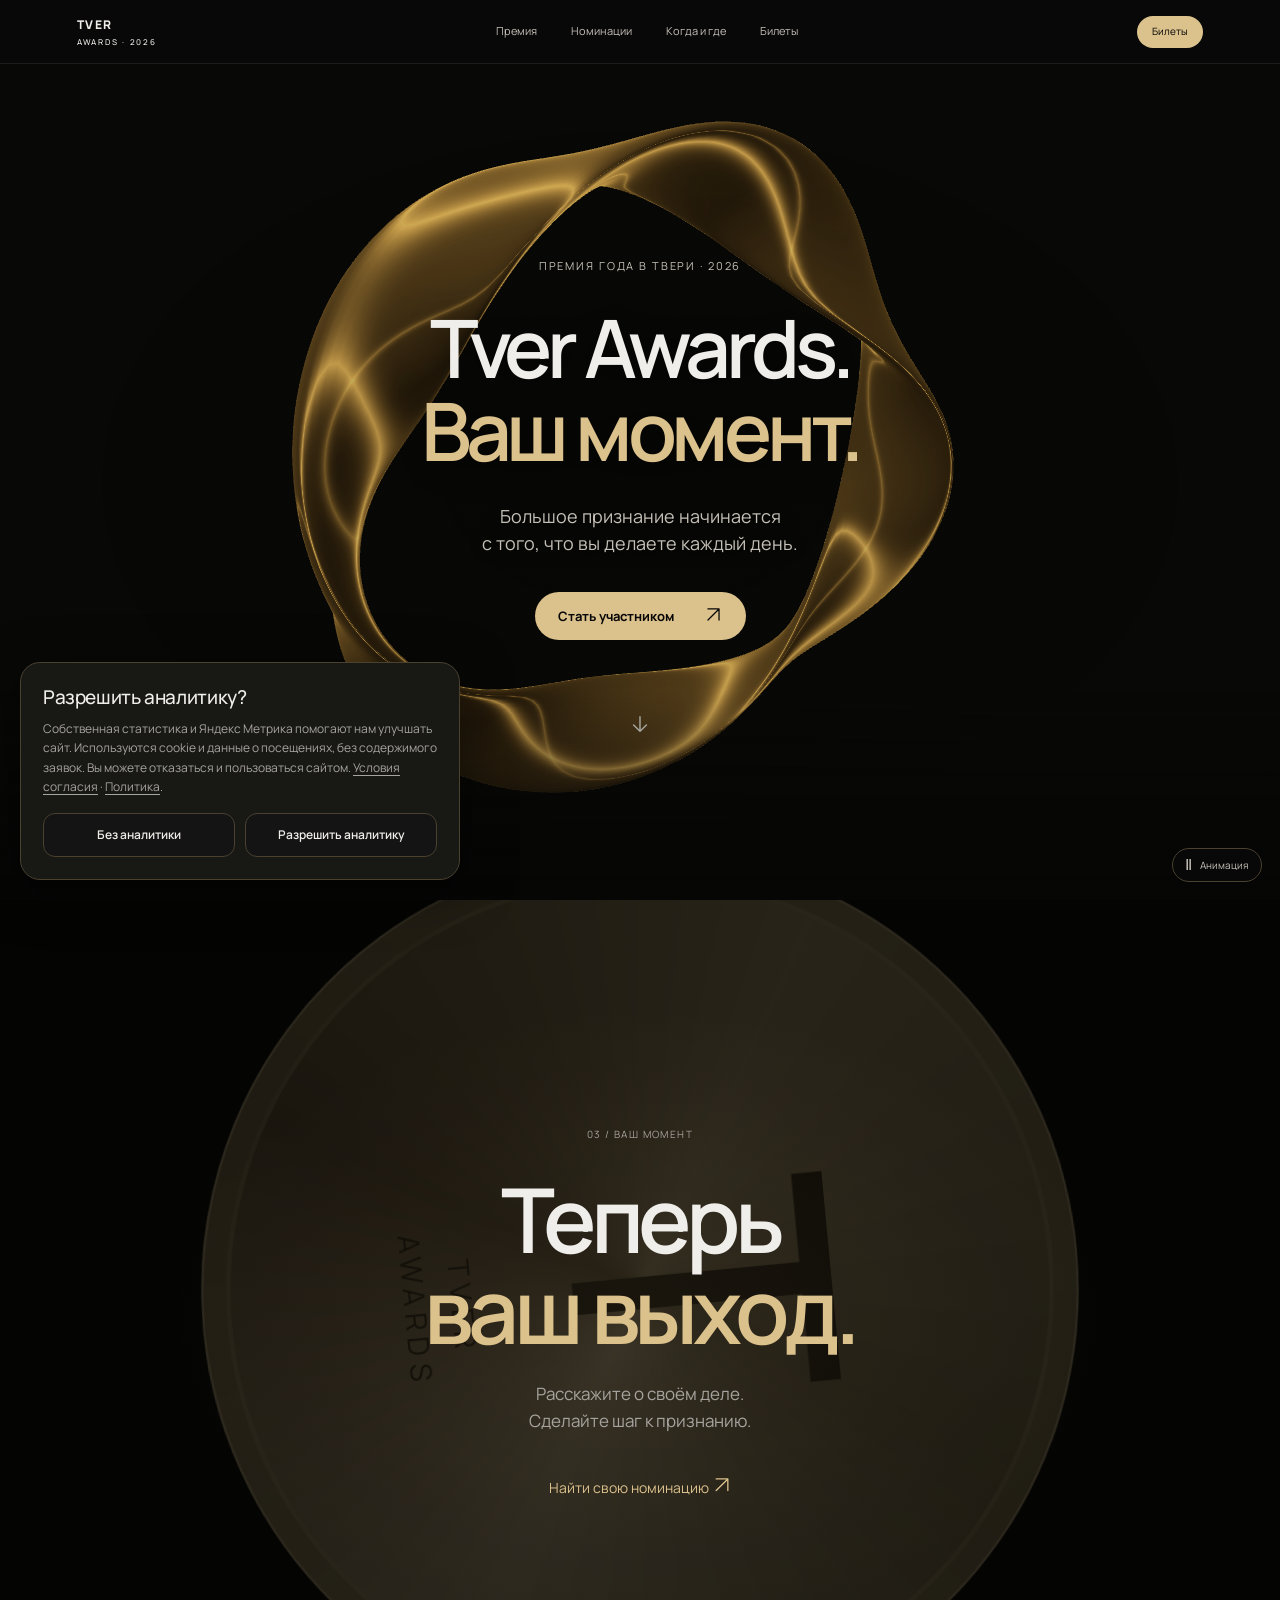
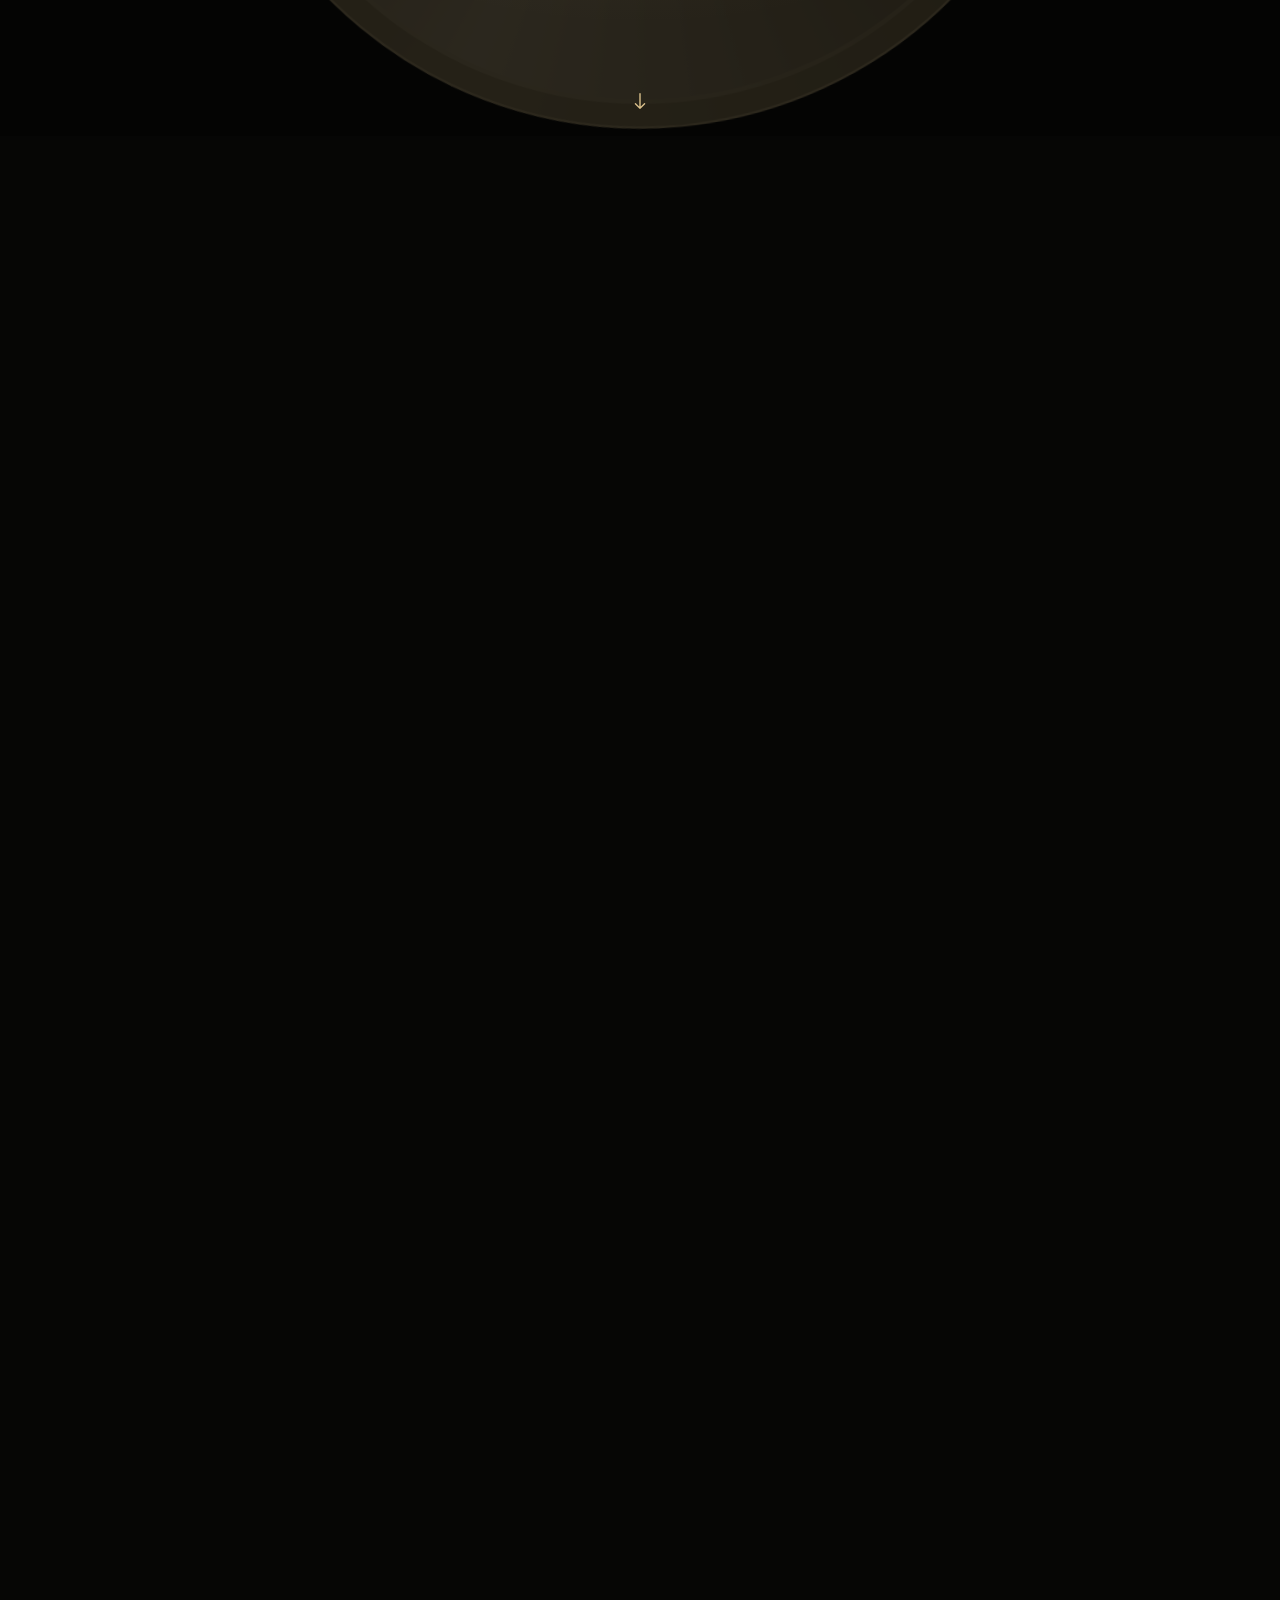
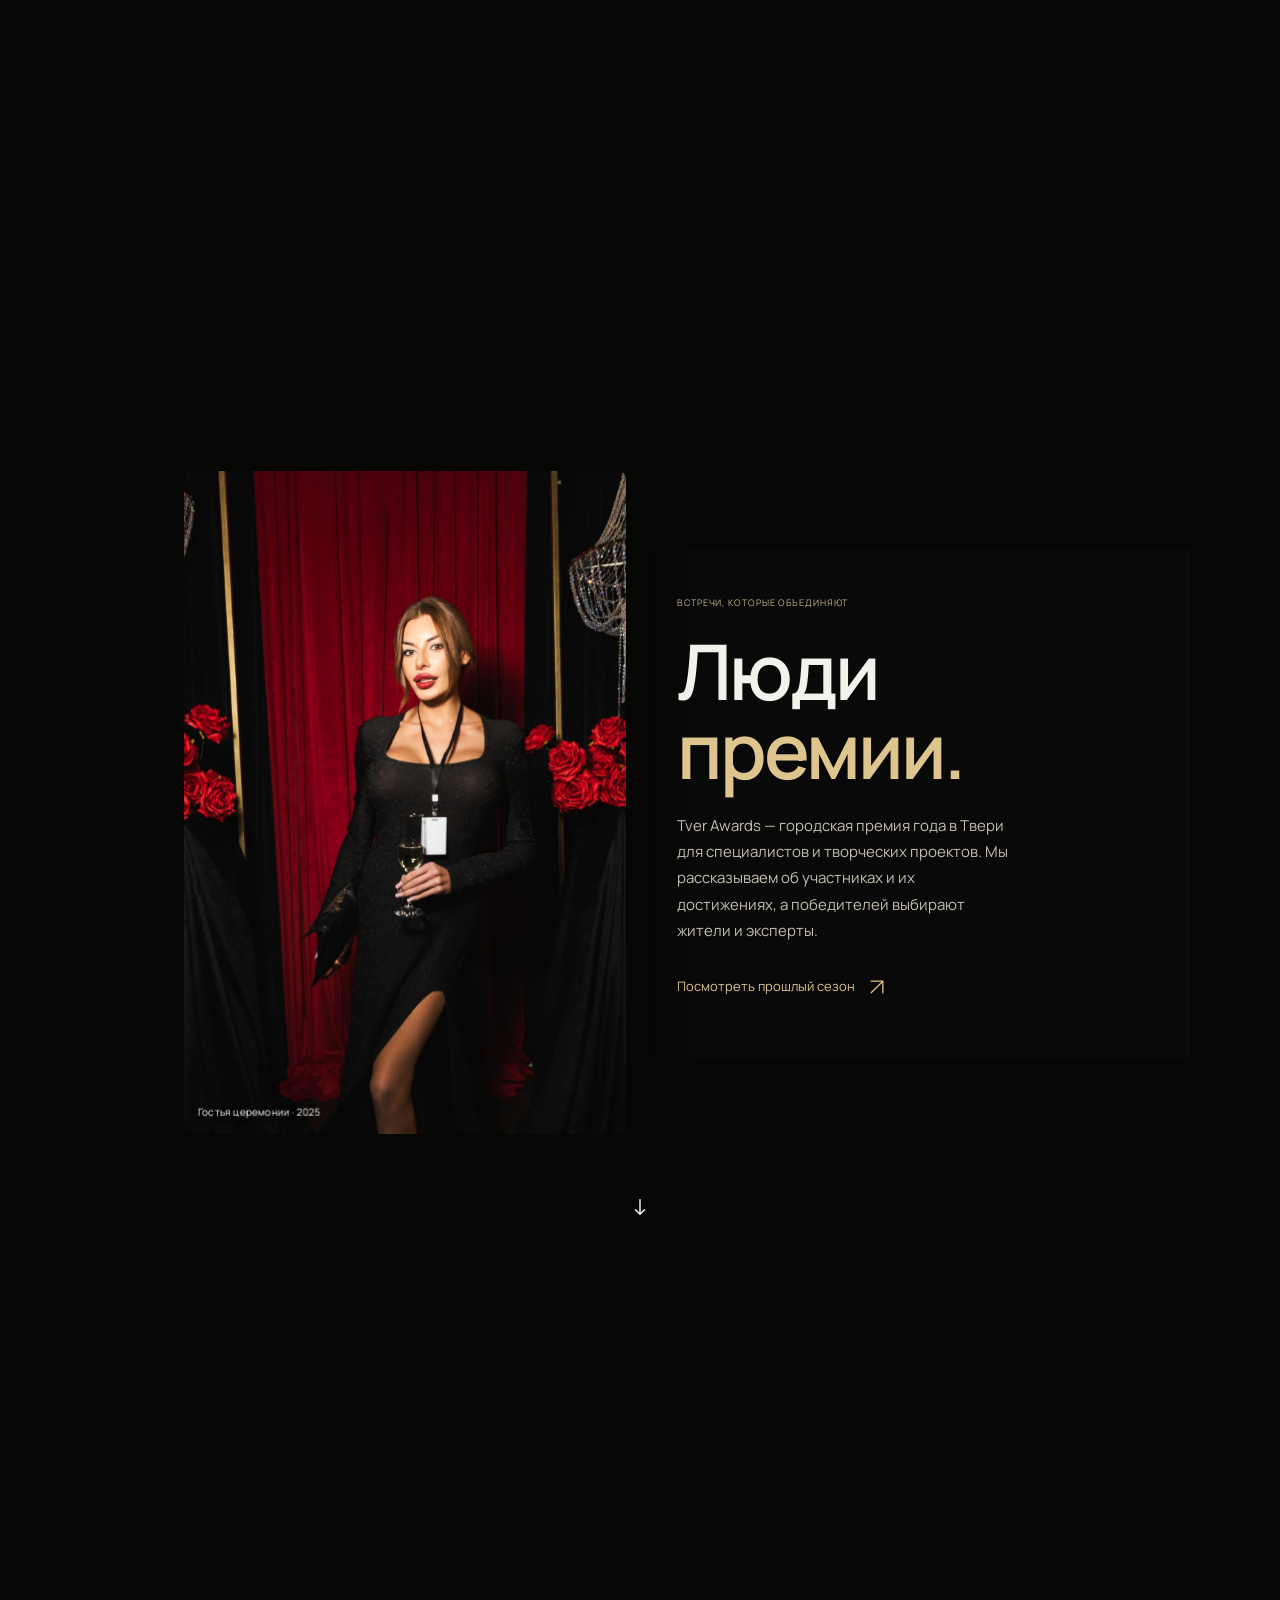
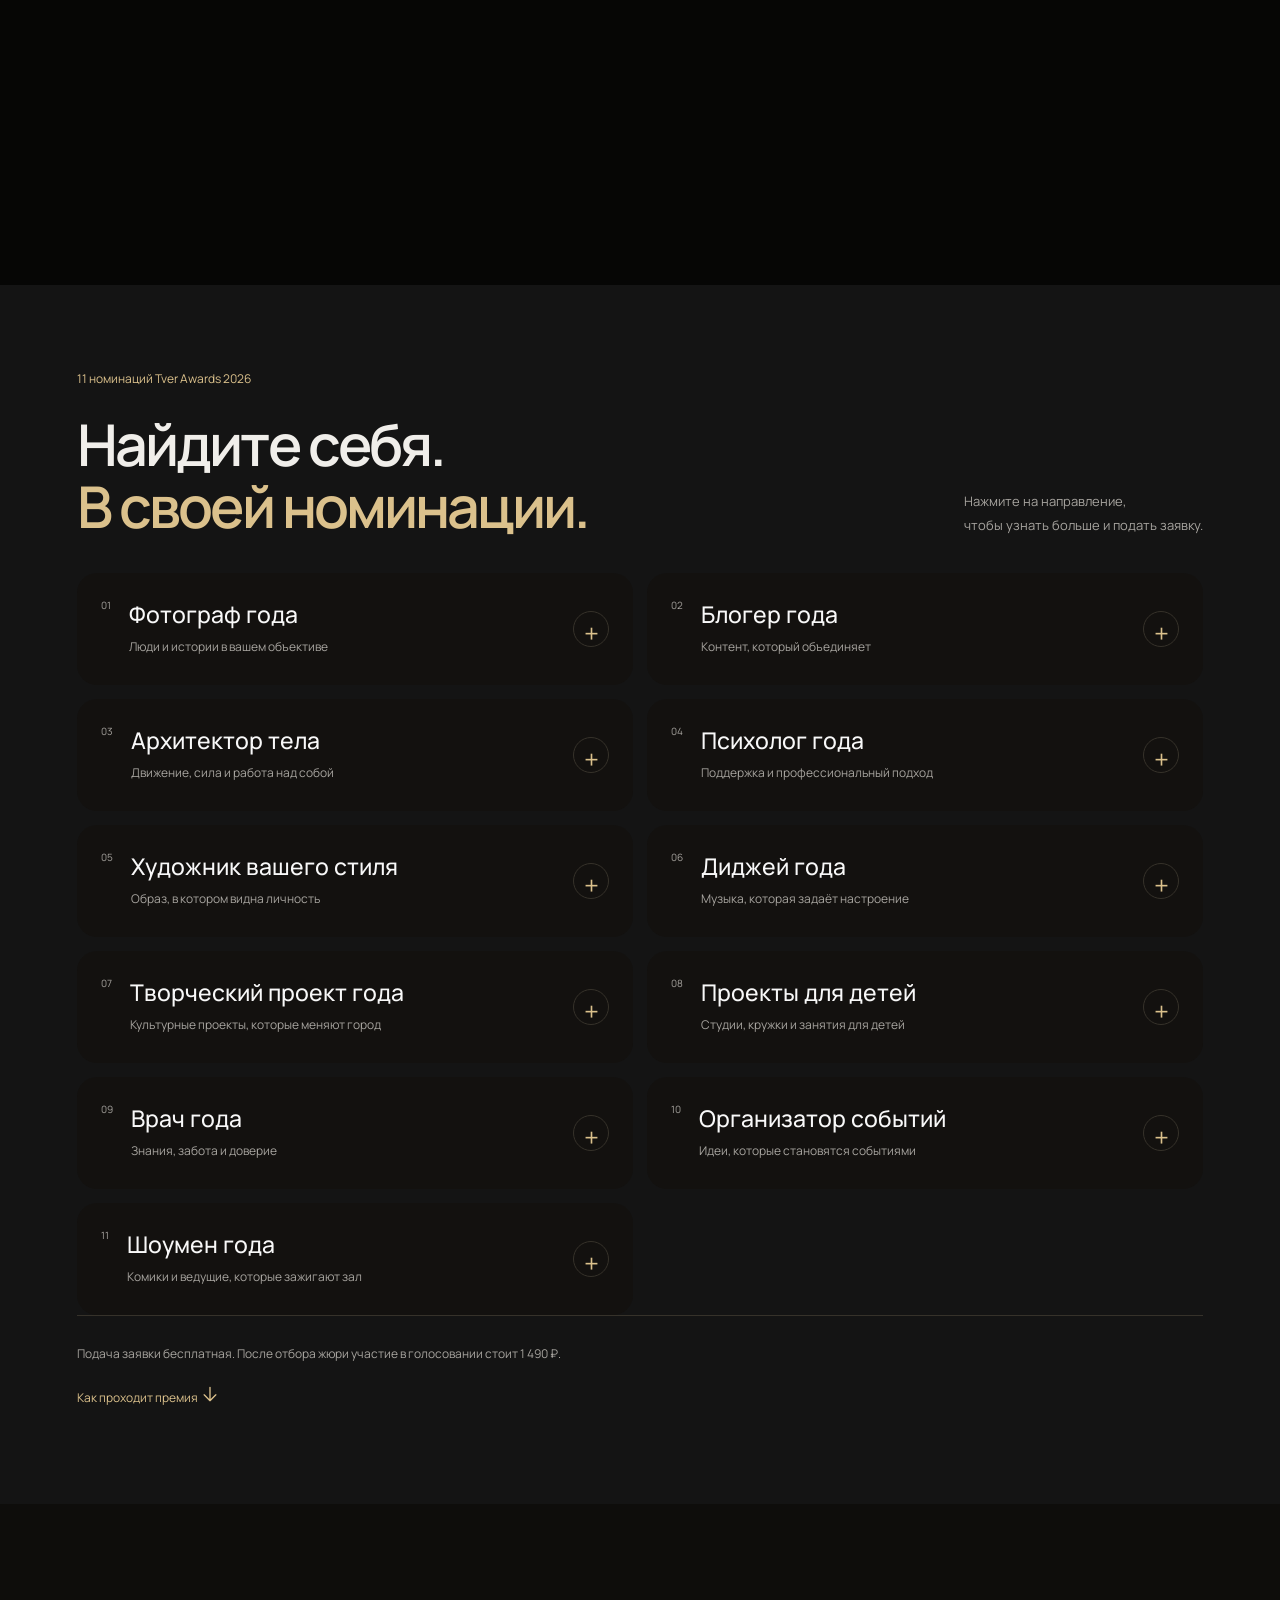
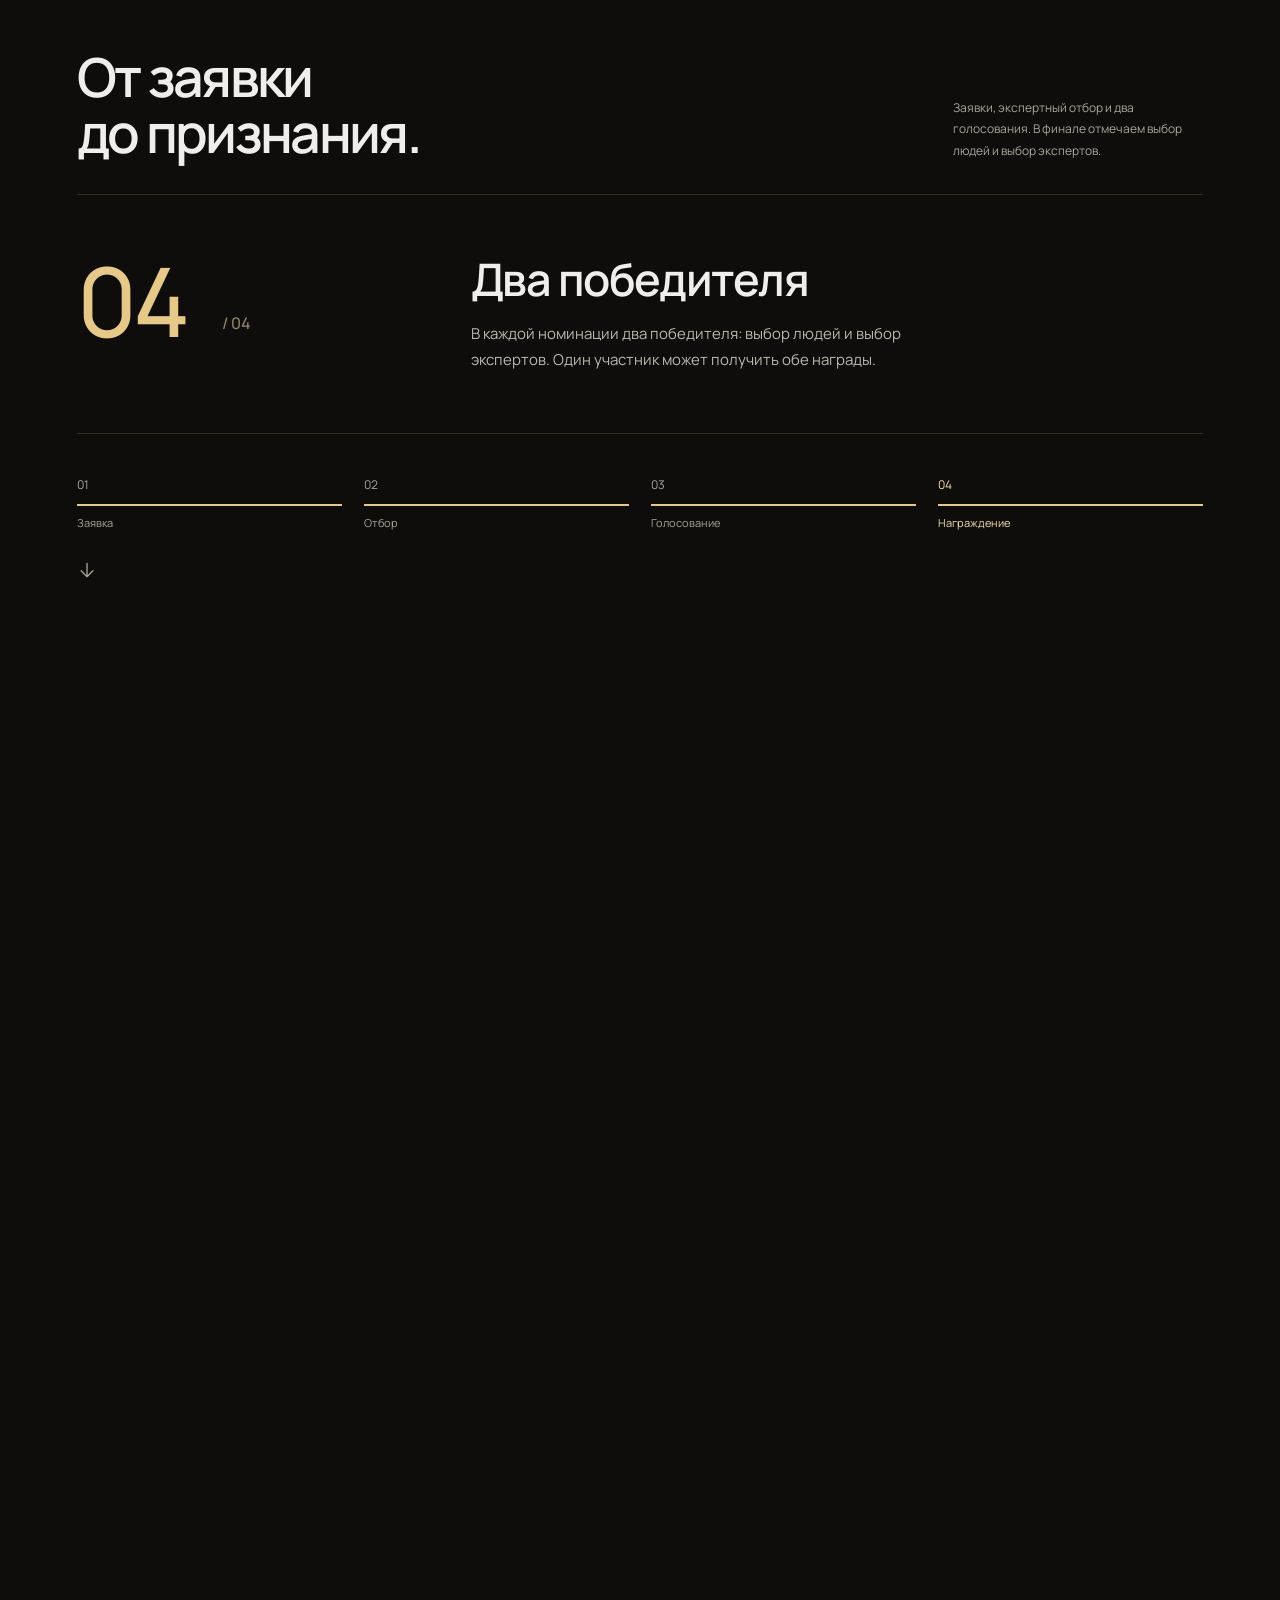
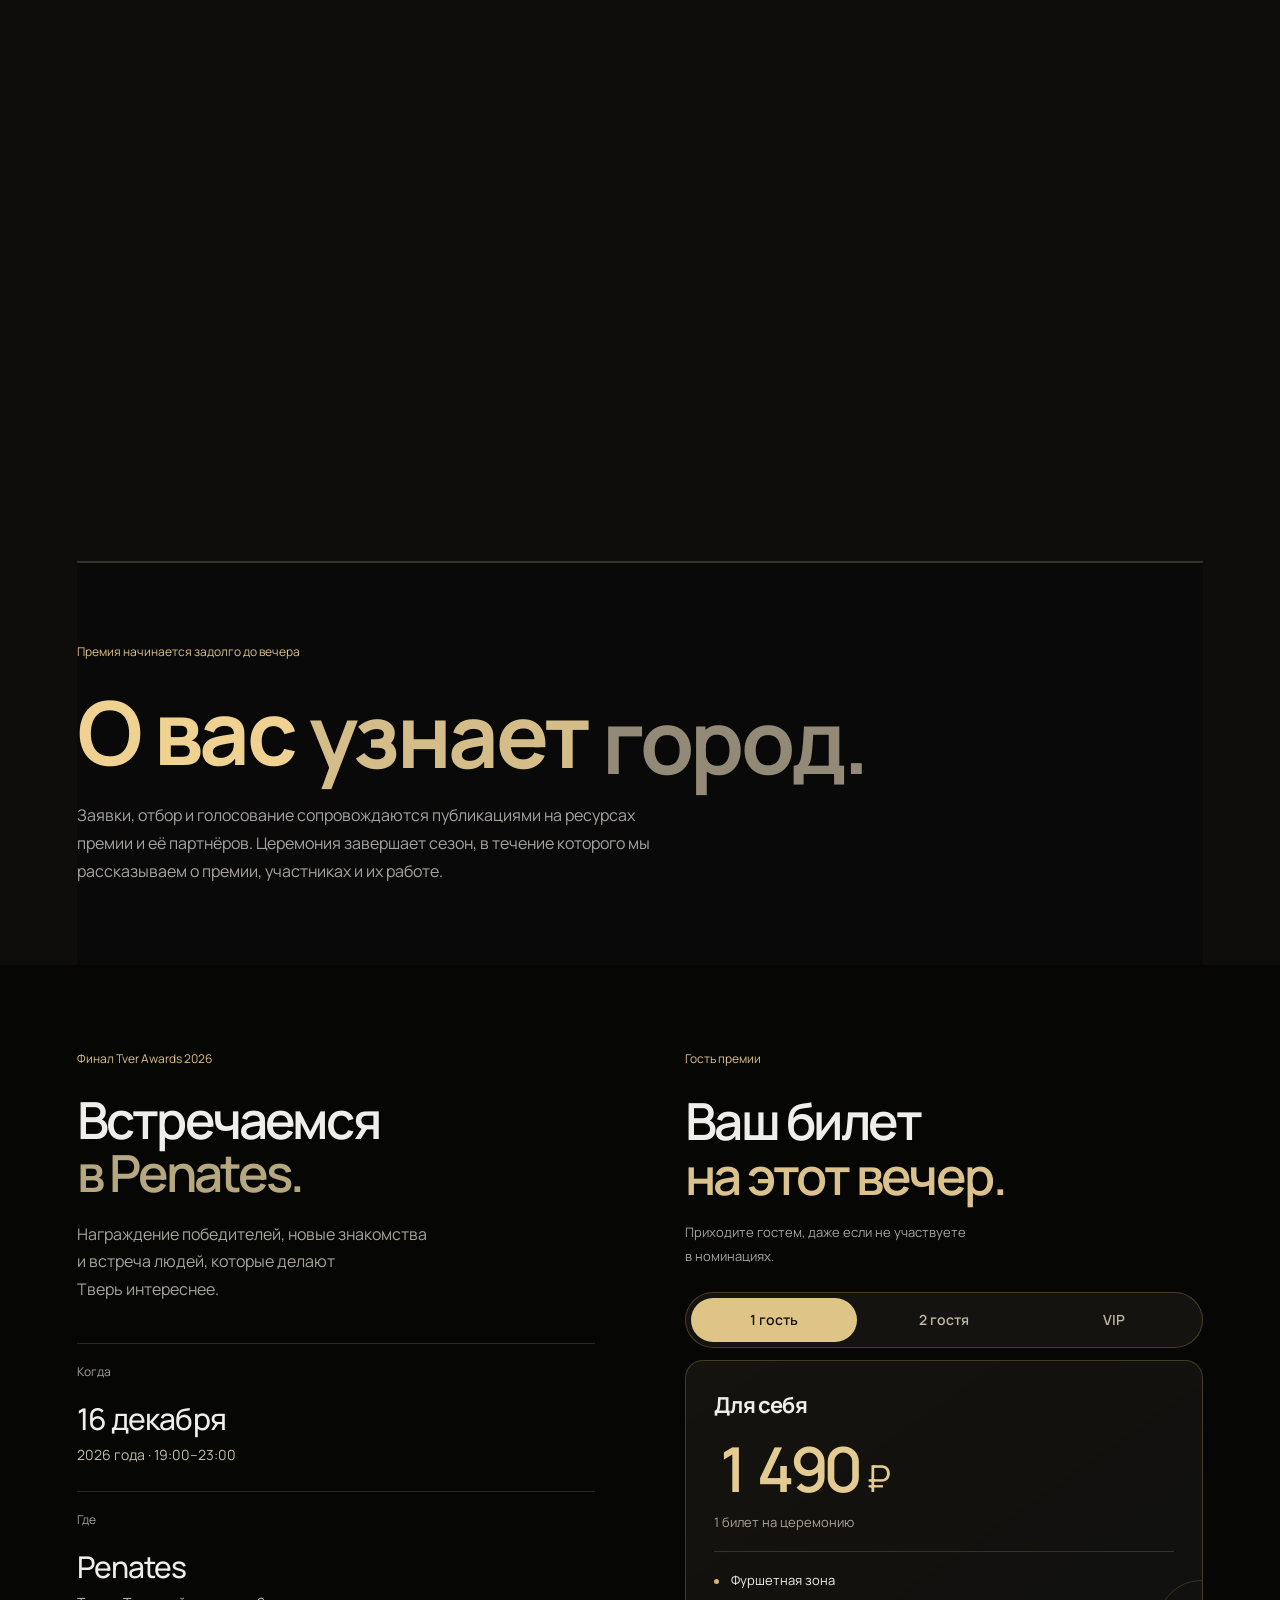
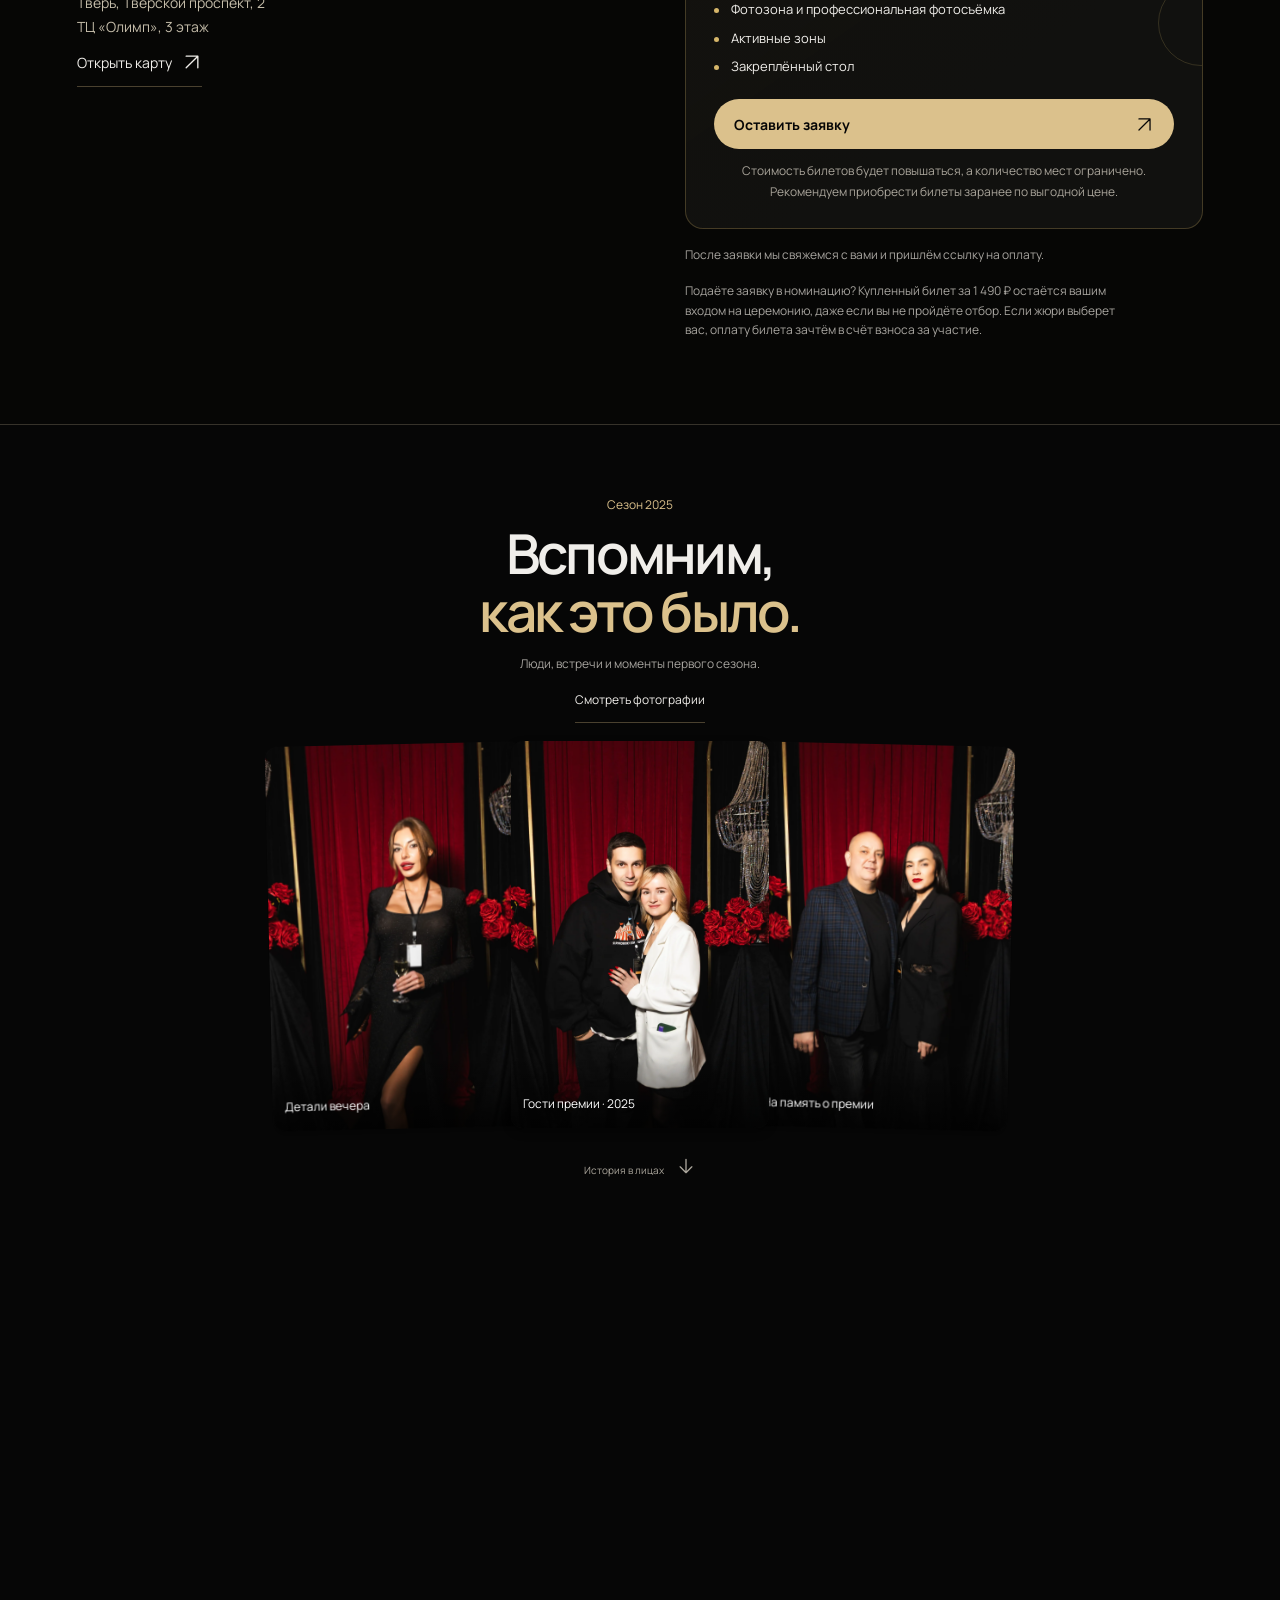
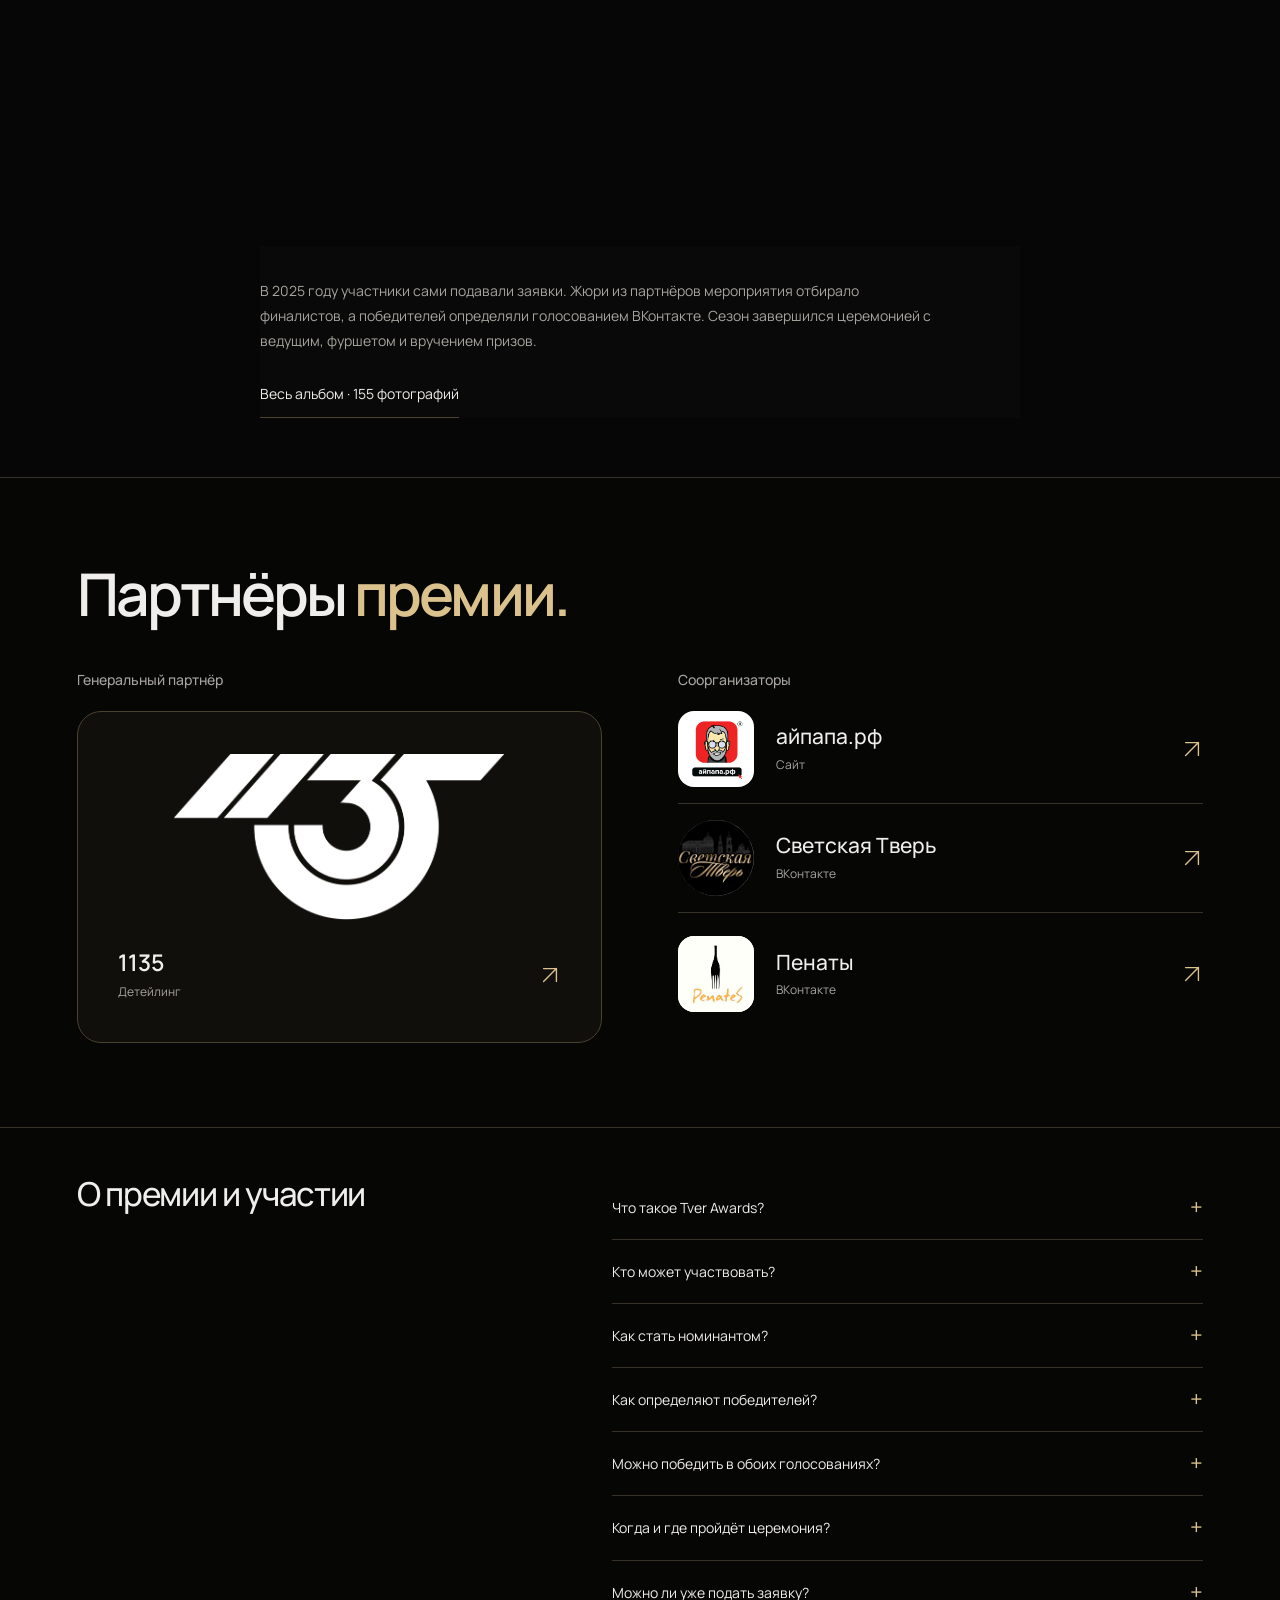
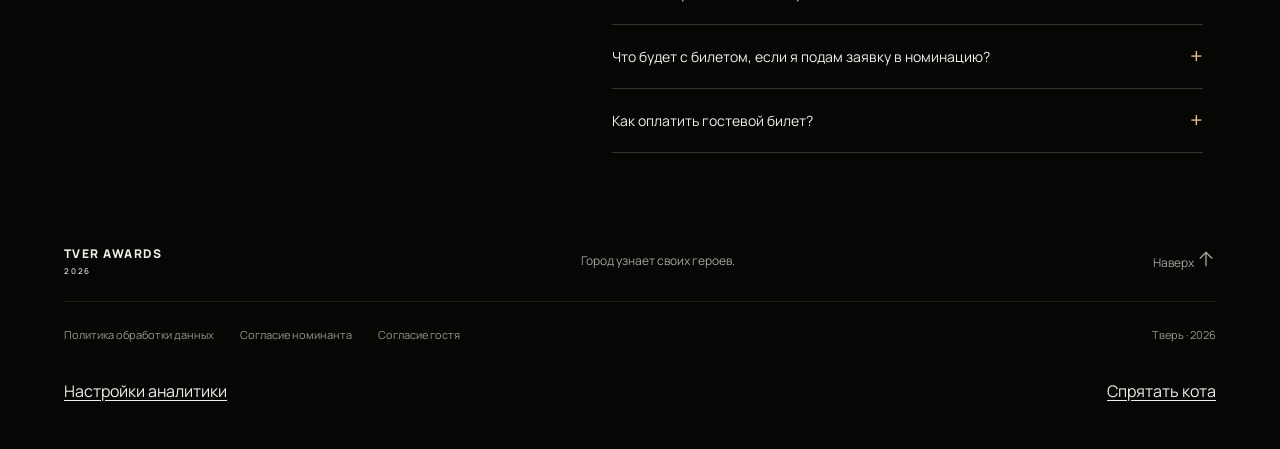
==== commit b146e4d6: "Split creative nominations into city projects and children's projects" ====
--- a/index.html
+++ b/index.html
@@ -3,7 +3,7 @@
 <head>
 <meta charset="UTF-8"><meta name="viewport" content="width=device-width, initial-scale=1">
 <title>Премия года в Твери — Tver Awards 2026</title>
-<meta name="description" content="Tver Awards 2026 — городская премия года в Твери. 10 номинаций, выбор жителей и экспертов. Подайте заявку или приходите на церемонию 16 декабря в Penates.">
+<meta name="description" content="Tver Awards 2026 — городская премия года в Твери. 11 номинаций, выбор жителей и экспертов. Подайте заявку или приходите на церемонию 16 декабря в Penates.">
 <script>if(location.protocol==='http:'&&location.hostname==='tver-awards.ru')location.replace('https://tver-awards.ru'+location.pathname+location.search+location.hash);</script>
 <meta name="robots" content="index,follow,max-image-preview:large">
 <link rel="canonical" href="https://tver-awards.ru/">
@@ -12,7 +12,7 @@
 <meta property="og:site_name" content="Tver Awards">
 <meta property="og:url" content="https://tver-awards.ru/">
 <meta property="og:title" content="Премия года в Твери — Tver Awards 2026">
-<meta property="og:description" content="Tver Awards 2026 — городская премия года в Твери. 10 номинаций, выбор жителей и экспертов. Подайте заявку или приходите на церемонию 16 декабря в Penates.">
+<meta property="og:description" content="Tver Awards 2026 — городская премия года в Твери. 11 номинаций, выбор жителей и экспертов. Подайте заявку или приходите на церемонию 16 декабря в Penates.">
 <meta property="og:image" content="https://tver-awards.ru/photos/6E6A4676.webp">
 <meta property="og:image:width" content="1200">
 <meta property="og:image:height" content="1800">
@@ -20,8 +20,8 @@
 <meta name="twitter:card" content="summary_large_image">
 <meta name="theme-color" content="#090909">
 <link rel="icon" href="data:image/svg+xml,%3Csvg xmlns='http://www.w3.org/2000/svg' viewBox='0 0 64 64'%3E%3Crect width='64' height='64' rx='12' fill='%23090909'/%3E%3Cpath d='M12 48L32 10l20 38H40l-8-17-8 17Z' fill='%23d6b66a'/%3E%3C/svg%3E">
-<link rel="stylesheet" href="/variant-3/base.css?v=20261022launch1"><link rel="stylesheet" href="/variant-3/gallery.css?v=20261022launch1"><link rel="stylesheet" href="/variant-3/story.css?v=20261022launch1"><script src="/variant-3/app.js?v=20261102showman1" defer></script><script src="/variant-3/motion-engine.js?v=20261022launch1" defer></script><script src="/variant-3/story.js?v=20261022launch1" defer></script><link rel="stylesheet" href="/variant-3/continuity.css?v=20261022launch1"><script src="/variant-3/ring.js?v=20261022launch1" defer></script><script src="/variant-3/continuity.js?v=20261104vip1" defer></script><script src="/variant-3/icons.js?v=20261022launch1" defer></script><link rel="stylesheet" href="/variant-3/participation.css?v=20261022nominations1"><link rel="stylesheet" href="/variant-3/compact.css?v=20261104vip1"><script src="/variant-3/compact.js?v=20261104vip1" defer></script><link rel="stylesheet" href="/variant-3/restored.css?v=20261022launch1"><link rel="stylesheet" href="/variant-3/motion.css?v=20261104vip1"><script src="/site-config.js?v=20261103forms1" defer></script><script src="/variant-3/form-validation.js?v=20261023nocheck" defer></script><script src="/variant-3/requests.js?v=20261103forms1" defer></script><link rel="stylesheet" href="/variant-3/memory-scene.css?v=20261022launch1"><link rel="stylesheet" href="/variant-3/cinematic.css?v=20261022launch1"><script src="/variant-3/cinematic.js?v=20261022launch1" defer></script><link rel="stylesheet" href="/variant-3/analytics-consent.css?v=20261027consent1"><script src="/variant-3/analytics-consent.js?v=20261104vip1" defer></script><link rel="stylesheet" href="/variant-3/partners.css?v=20261029penates1">
-<script type="application/ld+json">{"@context":"https://schema.org","@graph":[{"@type":"WebSite","@id":"https://tver-awards.ru/#website","url":"https://tver-awards.ru/","name":"Tver Awards","alternateName":"Тверь Эвордс","inLanguage":"ru-RU"},{"@type":"Event","@id":"https://tver-awards.ru/#event","name":"Tver Awards 2026 — церемония премии года в Твери","url":"https://tver-awards.ru/","description":"Церемония награждения победителей Tver Awards 2026. Десять номинаций для специалистов и творческих проектов Твери. В каждой номинации отмечаем выбор людей и выбор экспертов.","startDate":"2026-12-16T19:00:00+03:00","endDate":"2026-12-16T23:00:00+03:00","eventStatus":"https://schema.org/EventScheduled","eventAttendanceMode":"https://schema.org/OfflineEventAttendanceMode","image":["https://tver-awards.ru/photos/6E6A4676.webp","https://tver-awards.ru/photos/6E6A4711.webp"],"location":{"@type":"Place","name":"Penates (Пенаты)","address":{"@type":"PostalAddress","streetAddress":"Тверской проспект, 2, ТЦ «Олимп», 3 этаж","addressLocality":"Тверь","addressRegion":"Тверская область","addressCountry":"RU"}},"organizer":{"@type":"Organization","name":"ИП Лебедев Владислав Валерьевич","url":"https://tver-awards.ru/"}}]}</script>
+<link rel="stylesheet" href="/variant-3/base.css?v=20261022launch1"><link rel="stylesheet" href="/variant-3/gallery.css?v=20261022launch1"><link rel="stylesheet" href="/variant-3/story.css?v=20261022launch1"><script src="/variant-3/app.js?v=20261110creative1" defer></script><script src="/variant-3/motion-engine.js?v=20261022launch1" defer></script><script src="/variant-3/story.js?v=20261022launch1" defer></script><link rel="stylesheet" href="/variant-3/continuity.css?v=20261022launch1"><script src="/variant-3/ring.js?v=20261022launch1" defer></script><script src="/variant-3/continuity.js?v=20261104vip1" defer></script><script src="/variant-3/icons.js?v=20261022launch1" defer></script><link rel="stylesheet" href="/variant-3/participation.css?v=20261022nominations1"><link rel="stylesheet" href="/variant-3/compact.css?v=20261104vip1"><script src="/variant-3/compact.js?v=20261104vip1" defer></script><link rel="stylesheet" href="/variant-3/restored.css?v=20261022launch1"><link rel="stylesheet" href="/variant-3/motion.css?v=20261104vip1"><script src="/site-config.js?v=20261103forms1" defer></script><script src="/variant-3/form-validation.js?v=20261023nocheck" defer></script><script src="/variant-3/requests.js?v=20261103forms1" defer></script><link rel="stylesheet" href="/variant-3/memory-scene.css?v=20261022launch1"><link rel="stylesheet" href="/variant-3/cinematic.css?v=20261022launch1"><script src="/variant-3/cinematic.js?v=20261022launch1" defer></script><link rel="stylesheet" href="/variant-3/analytics-consent.css?v=20261027consent1"><script src="/variant-3/analytics-consent.js?v=20261104vip1" defer></script><link rel="stylesheet" href="/variant-3/partners.css?v=20261029penates1">
+<script type="application/ld+json">{"@context":"https://schema.org","@graph":[{"@type":"WebSite","@id":"https://tver-awards.ru/#website","url":"https://tver-awards.ru/","name":"Tver Awards","alternateName":"Тверь Эвордс","inLanguage":"ru-RU"},{"@type":"Event","@id":"https://tver-awards.ru/#event","name":"Tver Awards 2026 — церемония премии года в Твери","url":"https://tver-awards.ru/","description":"Церемония награждения победителей Tver Awards 2026. Одиннадцать номинаций для специалистов и творческих проектов Твери. В каждой номинации отмечаем выбор людей и выбор экспертов.","startDate":"2026-12-16T19:00:00+03:00","endDate":"2026-12-16T23:00:00+03:00","eventStatus":"https://schema.org/EventScheduled","eventAttendanceMode":"https://schema.org/OfflineEventAttendanceMode","image":["https://tver-awards.ru/photos/6E6A4676.webp","https://tver-awards.ru/photos/6E6A4711.webp"],"location":{"@type":"Place","name":"Penates (Пенаты)","address":{"@type":"PostalAddress","streetAddress":"Тверской проспект, 2, ТЦ «Олимп», 3 этаж","addressLocality":"Тверь","addressRegion":"Тверская область","addressCountry":"RU"}},"organizer":{"@type":"Organization","name":"ИП Лебедев Владислав Валерьевич","url":"https://tver-awards.ru/"}}]}</script>
 <meta name="google-site-verification" content="hQDJFz3rLdV8tsciXYeJGJTNX1Gy1mduPp4gABZJcs0" />
 <link rel="stylesheet" href="/variant-3/cat.css?v=20261110cat-restore1">
 <script src="/variant-3/cat.js?v=20261110cat-restore1" defer></script>
@@ -41,8 +41,8 @@
 <section class="memory-story" id="season-2025" aria-labelledby="people-title"><div class="memory-screen"><div class="memory-composition"><figure class="memory-portrait"><img src="/photos/6E6A4676.webp" alt="Гостья Tver Awards 2025 в чёрном вечернем платье у красного занавеса" width="1200" height="1800" loading="lazy"><figcaption>Гостья церемонии · 2025</figcaption></figure><div class="memory-copy"><span class="scene-label">ВСТРЕЧИ, КОТОРЫЕ ОБЪЕДИНЯЮТ</span><h2 id="people-title">Люди <span>премии.</span></h2><p>Tver Awards — городская премия года в Твери для специалистов и творческих проектов. Мы рассказываем об участниках и их достижениях, а победителей выбирают жители и эксперты.</p><a class="story-link" href="#history">Посмотреть прошлый сезон <svg class="arrow-icon" viewBox="0 0 24 24" aria-hidden="true"><path d="M5 19 19 5M5 5h14v14"/></svg></a></div></div><div class="vertical-scroll-hint"><svg viewBox="0 0 24 24" aria-hidden="true"><path d="M12 4v16m-5-5 5 5 5-5"/></svg></div></div></section>
 
  <section id="nominations" class="nominations section-shell">
-  <div class="section-heading"><div><span class="small-label">10 номинаций Tver Awards 2026</span><h2>Найдите себя.<br><span>В своей номинации.</span></h2></div><p>Нажмите на направление,<br>чтобы узнать больше и подать заявку.</p></div>
-  <div class="nomination-stage"><div class="nomination-list" id="nomination-list"><button type="button" class="nomination-item" data-nomination="photographer" aria-label="О номинации: Фотограф года" aria-haspopup="dialog" aria-controls="nominee-dialog"><span class="nom-mark">01</span><span class="nom-text"><strong>Фотограф года</strong><small>Люди и истории в вашем объективе</small></span><span class="nom-arrow" aria-hidden="true">+</span></button><button type="button" class="nomination-item" data-nomination="blogger" aria-label="О номинации: Блогер года" aria-haspopup="dialog" aria-controls="nominee-dialog"><span class="nom-mark">02</span><span class="nom-text"><strong>Блогер года</strong><small>Контент, который объединяет</small></span><span class="nom-arrow" aria-hidden="true">+</span></button><button type="button" class="nomination-item" data-nomination="body_architect" aria-label="О номинации: Архитектор тела" aria-haspopup="dialog" aria-controls="nominee-dialog"><span class="nom-mark">03</span><span class="nom-text"><strong>Архитектор тела</strong><small>Движение, сила и работа над собой</small></span><span class="nom-arrow" aria-hidden="true">+</span></button><button type="button" class="nomination-item" data-nomination="psychologist" aria-label="О номинации: Психолог года" aria-haspopup="dialog" aria-controls="nominee-dialog"><span class="nom-mark">04</span><span class="nom-text"><strong>Психолог года</strong><small>Поддержка и профессиональный подход</small></span><span class="nom-arrow" aria-hidden="true">+</span></button><button type="button" class="nomination-item" data-nomination="style_artist" aria-label="О номинации: Художник вашего стиля" aria-haspopup="dialog" aria-controls="nominee-dialog"><span class="nom-mark">05</span><span class="nom-text"><strong>Художник вашего стиля</strong><small>Образ, в котором видна личность</small></span><span class="nom-arrow" aria-hidden="true">+</span></button><button type="button" class="nomination-item" data-nomination="dj" aria-label="О номинации: Диджей года" aria-haspopup="dialog" aria-controls="nominee-dialog"><span class="nom-mark">06</span><span class="nom-text"><strong>Диджей года</strong><small>Музыка, которая задаёт настроение</small></span><span class="nom-arrow" aria-hidden="true">+</span></button><button type="button" class="nomination-item" data-nomination="creative" aria-label="О номинации: Творческие проекты" aria-haspopup="dialog" aria-controls="nominee-dialog"><span class="nom-mark">07</span><span class="nom-text"><strong>Творческие проекты</strong><small>Студии, кружки и творческие объединения</small></span><span class="nom-arrow" aria-hidden="true">+</span></button><button type="button" class="nomination-item" data-nomination="doctor" aria-label="О номинации: Врач года" aria-haspopup="dialog" aria-controls="nominee-dialog"><span class="nom-mark">08</span><span class="nom-text"><strong>Врач года</strong><small>Знания, забота и доверие</small></span><span class="nom-arrow" aria-hidden="true">+</span></button><button type="button" class="nomination-item" data-nomination="event_organizer" aria-label="О номинации: Организатор событий" aria-haspopup="dialog" aria-controls="nominee-dialog"><span class="nom-mark">09</span><span class="nom-text"><strong>Организатор событий</strong><small>Идеи, которые становятся событиями</small></span><span class="nom-arrow" aria-hidden="true">+</span></button><button type="button" class="nomination-item" data-nomination="comedian" aria-label="О номинации: Шоумен года" aria-haspopup="dialog" aria-controls="nominee-dialog"><span class="nom-mark">10</span><span class="nom-text"><strong>Шоумен года</strong><small>Комики и ведущие, которые зажигают зал</small></span><span class="nom-arrow" aria-hidden="true">+</span></button></div><div class="nomination-visual" aria-hidden="true"><span class="visual-top">В ЦЕНТРЕ ВНИМАНИЯ</span><div class="nomination-constellation"><span>✦</span><i></i><i></i><i></i></div><span class="visual-name">Ваше дело.<br>Ваше признание.</span><span class="visual-bottom">TVER AWARDS / 2026</span></div></div>
+  <div class="section-heading"><div><span class="small-label">11 номинаций Tver Awards 2026</span><h2>Найдите себя.<br><span>В своей номинации.</span></h2></div><p>Нажмите на направление,<br>чтобы узнать больше и подать заявку.</p></div>
+  <div class="nomination-stage"><div class="nomination-list" id="nomination-list"><button type="button" class="nomination-item" data-nomination="photographer" aria-label="О номинации: Фотограф года" aria-haspopup="dialog" aria-controls="nominee-dialog"><span class="nom-mark">01</span><span class="nom-text"><strong>Фотограф года</strong><small>Люди и истории в вашем объективе</small></span><span class="nom-arrow" aria-hidden="true">+</span></button><button type="button" class="nomination-item" data-nomination="blogger" aria-label="О номинации: Блогер года" aria-haspopup="dialog" aria-controls="nominee-dialog"><span class="nom-mark">02</span><span class="nom-text"><strong>Блогер года</strong><small>Контент, который объединяет</small></span><span class="nom-arrow" aria-hidden="true">+</span></button><button type="button" class="nomination-item" data-nomination="body_architect" aria-label="О номинации: Архитектор тела" aria-haspopup="dialog" aria-controls="nominee-dialog"><span class="nom-mark">03</span><span class="nom-text"><strong>Архитектор тела</strong><small>Движение, сила и работа над собой</small></span><span class="nom-arrow" aria-hidden="true">+</span></button><button type="button" class="nomination-item" data-nomination="psychologist" aria-label="О номинации: Психолог года" aria-haspopup="dialog" aria-controls="nominee-dialog"><span class="nom-mark">04</span><span class="nom-text"><strong>Психолог года</strong><small>Поддержка и профессиональный подход</small></span><span class="nom-arrow" aria-hidden="true">+</span></button><button type="button" class="nomination-item" data-nomination="style_artist" aria-label="О номинации: Художник вашего стиля" aria-haspopup="dialog" aria-controls="nominee-dialog"><span class="nom-mark">05</span><span class="nom-text"><strong>Художник вашего стиля</strong><small>Образ, в котором видна личность</small></span><span class="nom-arrow" aria-hidden="true">+</span></button><button type="button" class="nomination-item" data-nomination="dj" aria-label="О номинации: Диджей года" aria-haspopup="dialog" aria-controls="nominee-dialog"><span class="nom-mark">06</span><span class="nom-text"><strong>Диджей года</strong><small>Музыка, которая задаёт настроение</small></span><span class="nom-arrow" aria-hidden="true">+</span></button><button type="button" class="nomination-item" data-nomination="creative_project" aria-label="О номинации: Творческий проект года" aria-haspopup="dialog" aria-controls="nominee-dialog"><span class="nom-mark">07</span><span class="nom-text"><strong>Творческий проект года</strong><small>Культурные проекты, которые меняют город</small></span><span class="nom-arrow" aria-hidden="true">+</span></button><button type="button" class="nomination-item" data-nomination="children_projects" aria-label="О номинации: Проекты для детей" aria-haspopup="dialog" aria-controls="nominee-dialog"><span class="nom-mark">08</span><span class="nom-text"><strong>Проекты для детей</strong><small>Студии, кружки и занятия для детей</small></span><span class="nom-arrow" aria-hidden="true">+</span></button><button type="button" class="nomination-item" data-nomination="doctor" aria-label="О номинации: Врач года" aria-haspopup="dialog" aria-controls="nominee-dialog"><span class="nom-mark">09</span><span class="nom-text"><strong>Врач года</strong><small>Знания, забота и доверие</small></span><span class="nom-arrow" aria-hidden="true">+</span></button><button type="button" class="nomination-item" data-nomination="event_organizer" aria-label="О номинации: Организатор событий" aria-haspopup="dialog" aria-controls="nominee-dialog"><span class="nom-mark">10</span><span class="nom-text"><strong>Организатор событий</strong><small>Идеи, которые становятся событиями</small></span><span class="nom-arrow" aria-hidden="true">+</span></button><button type="button" class="nomination-item" data-nomination="comedian" aria-label="О номинации: Шоумен года" aria-haspopup="dialog" aria-controls="nominee-dialog"><span class="nom-mark">11</span><span class="nom-text"><strong>Шоумен года</strong><small>Комики и ведущие, которые зажигают зал</small></span><span class="nom-arrow" aria-hidden="true">+</span></button></div><div class="nomination-visual" aria-hidden="true"><span class="visual-top">В ЦЕНТРЕ ВНИМАНИЯ</span><div class="nomination-constellation"><span>✦</span><i></i><i></i><i></i></div><span class="visual-name">Ваше дело.<br>Ваше признание.</span><span class="visual-bottom">TVER AWARDS / 2026</span></div></div>
   <p class="section-footnote">Подача заявки бесплатная. После отбора жюри участие в голосовании стоит 1 490 ₽. <a class="story-link" href="#process">Как проходит премия ↓</a></p>
  </section>
 
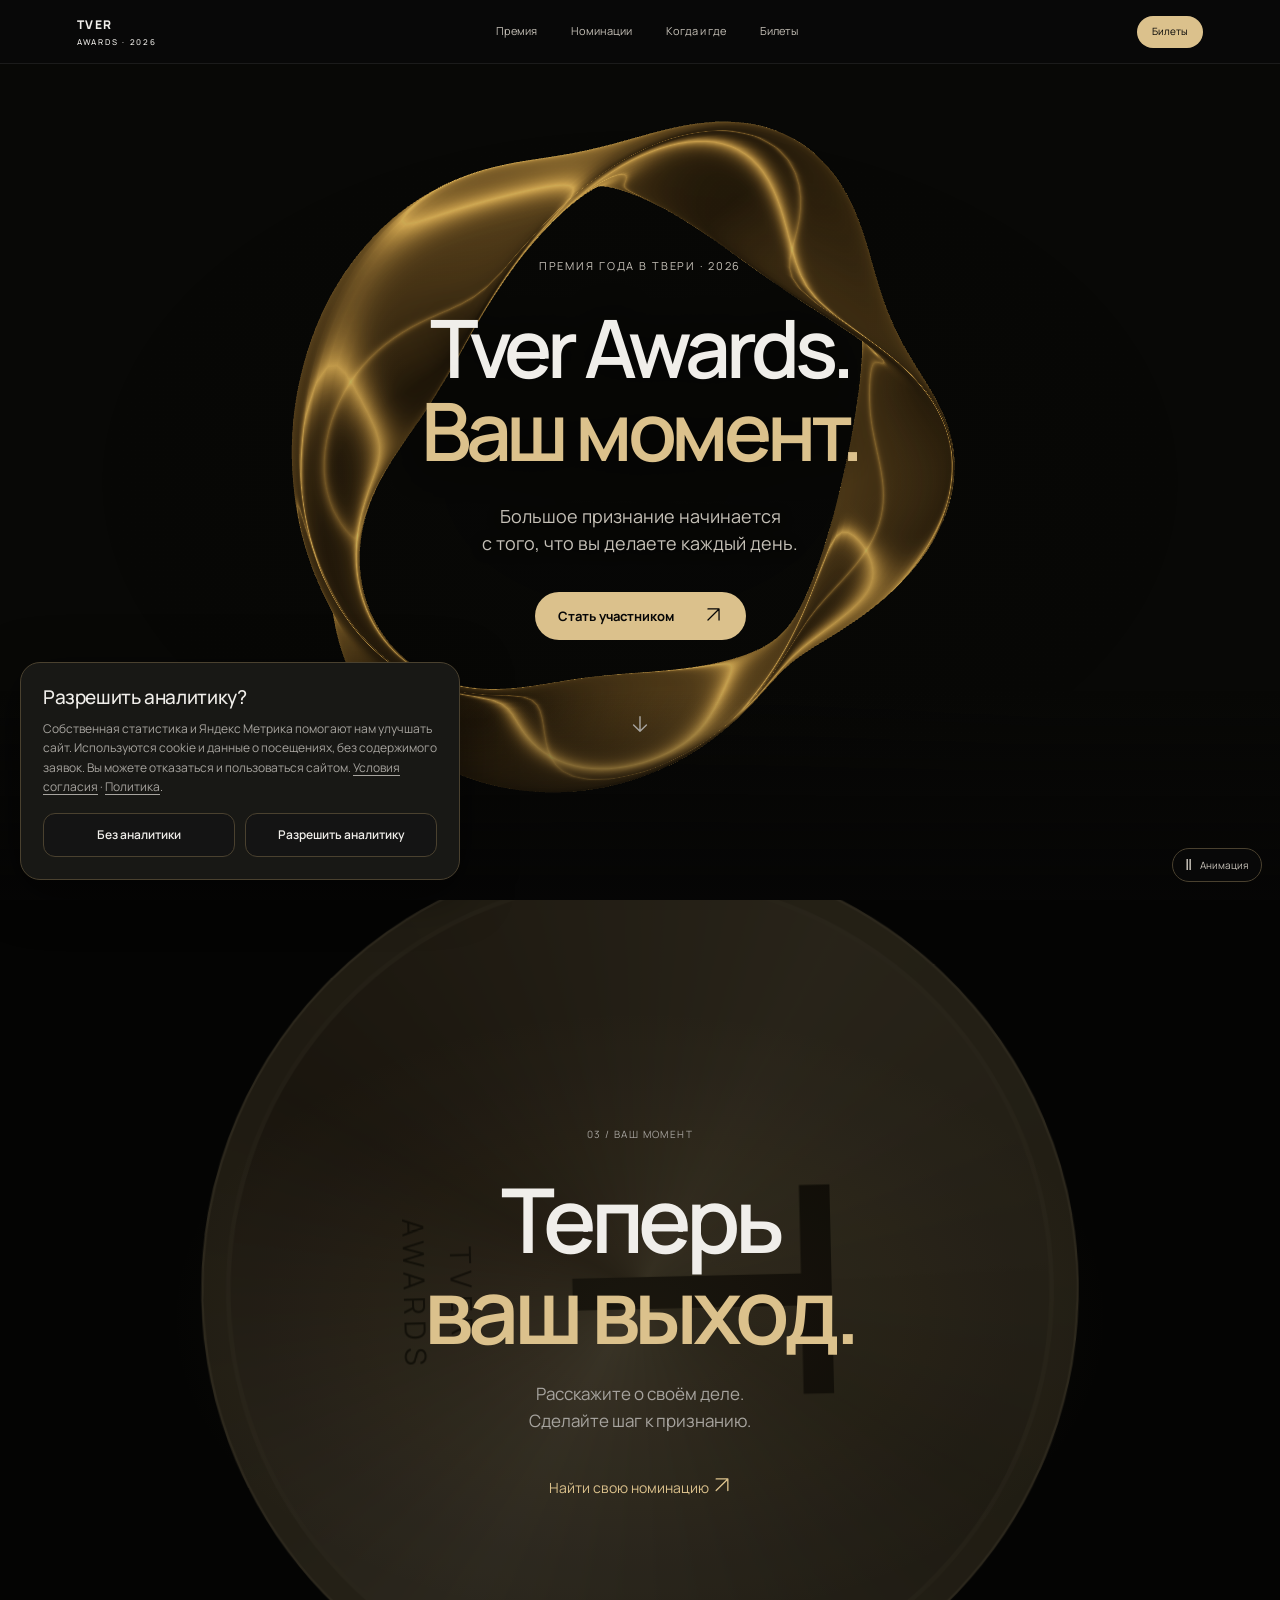
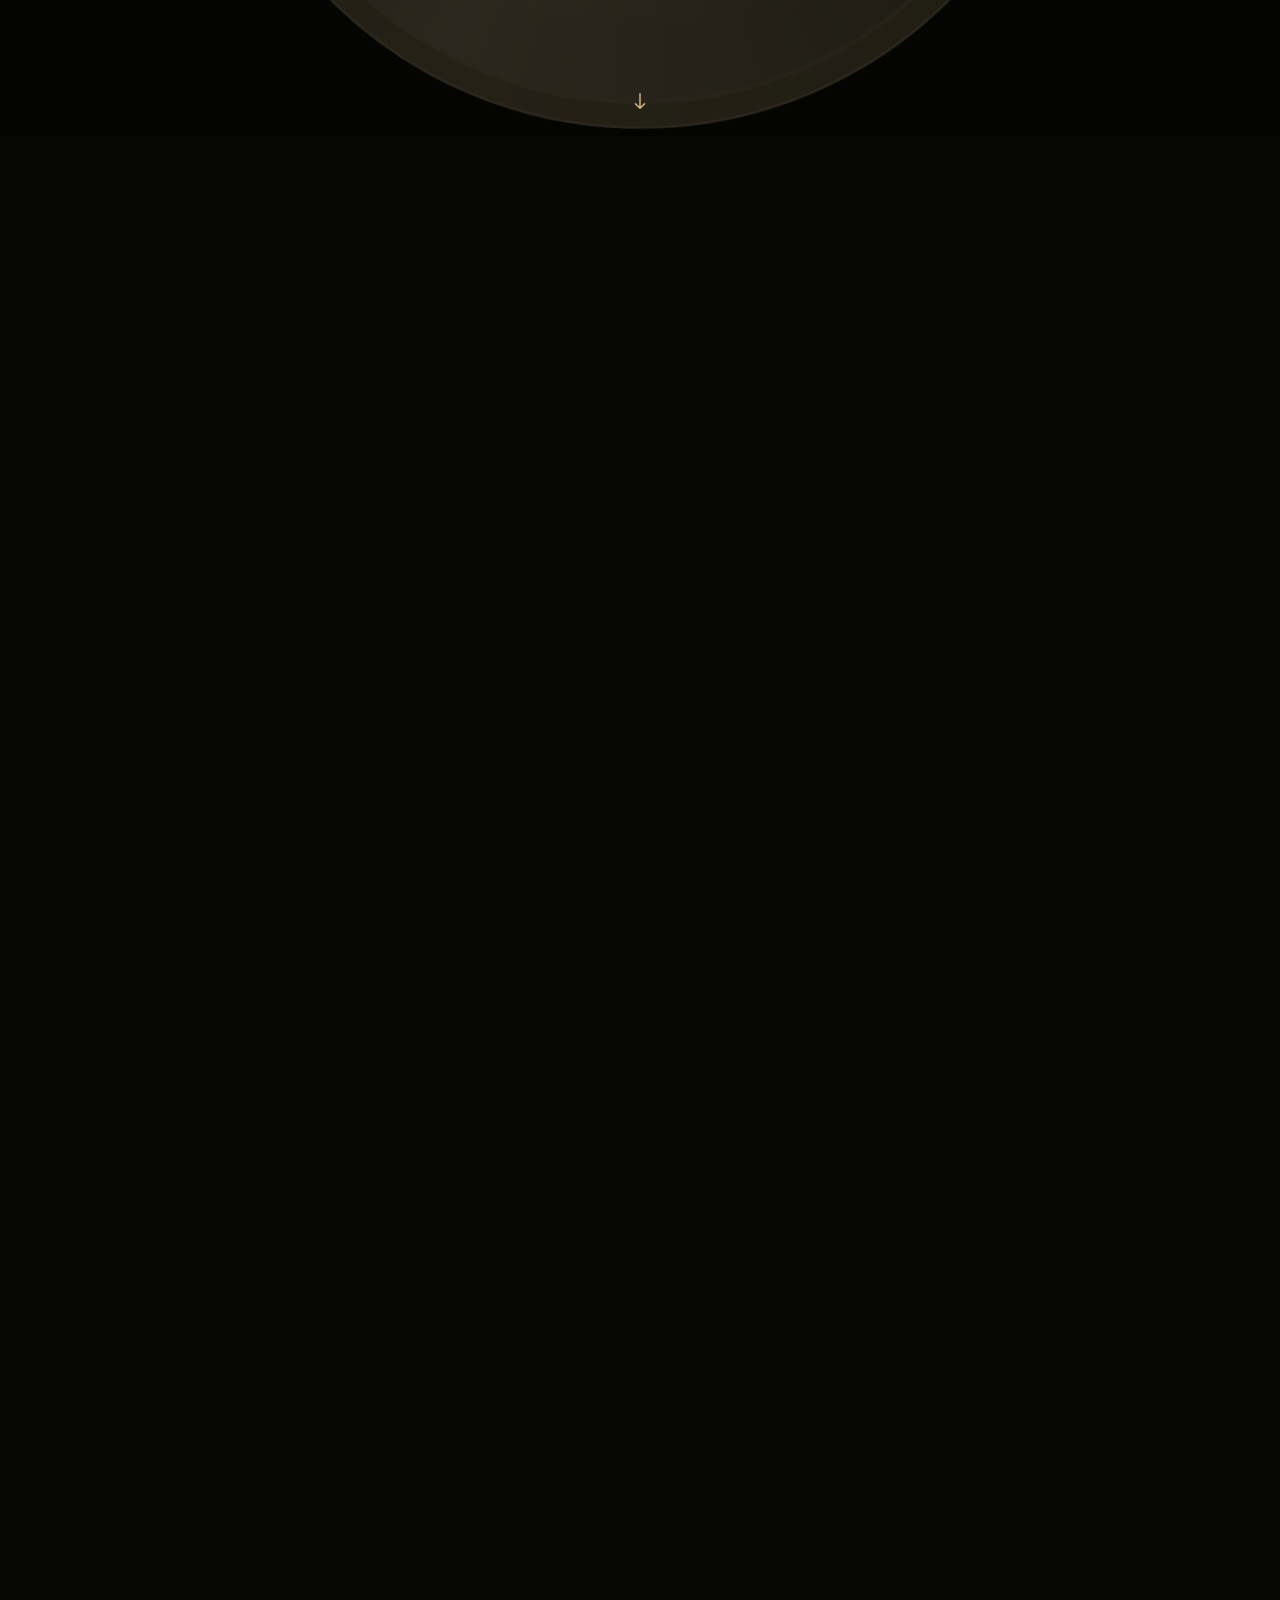
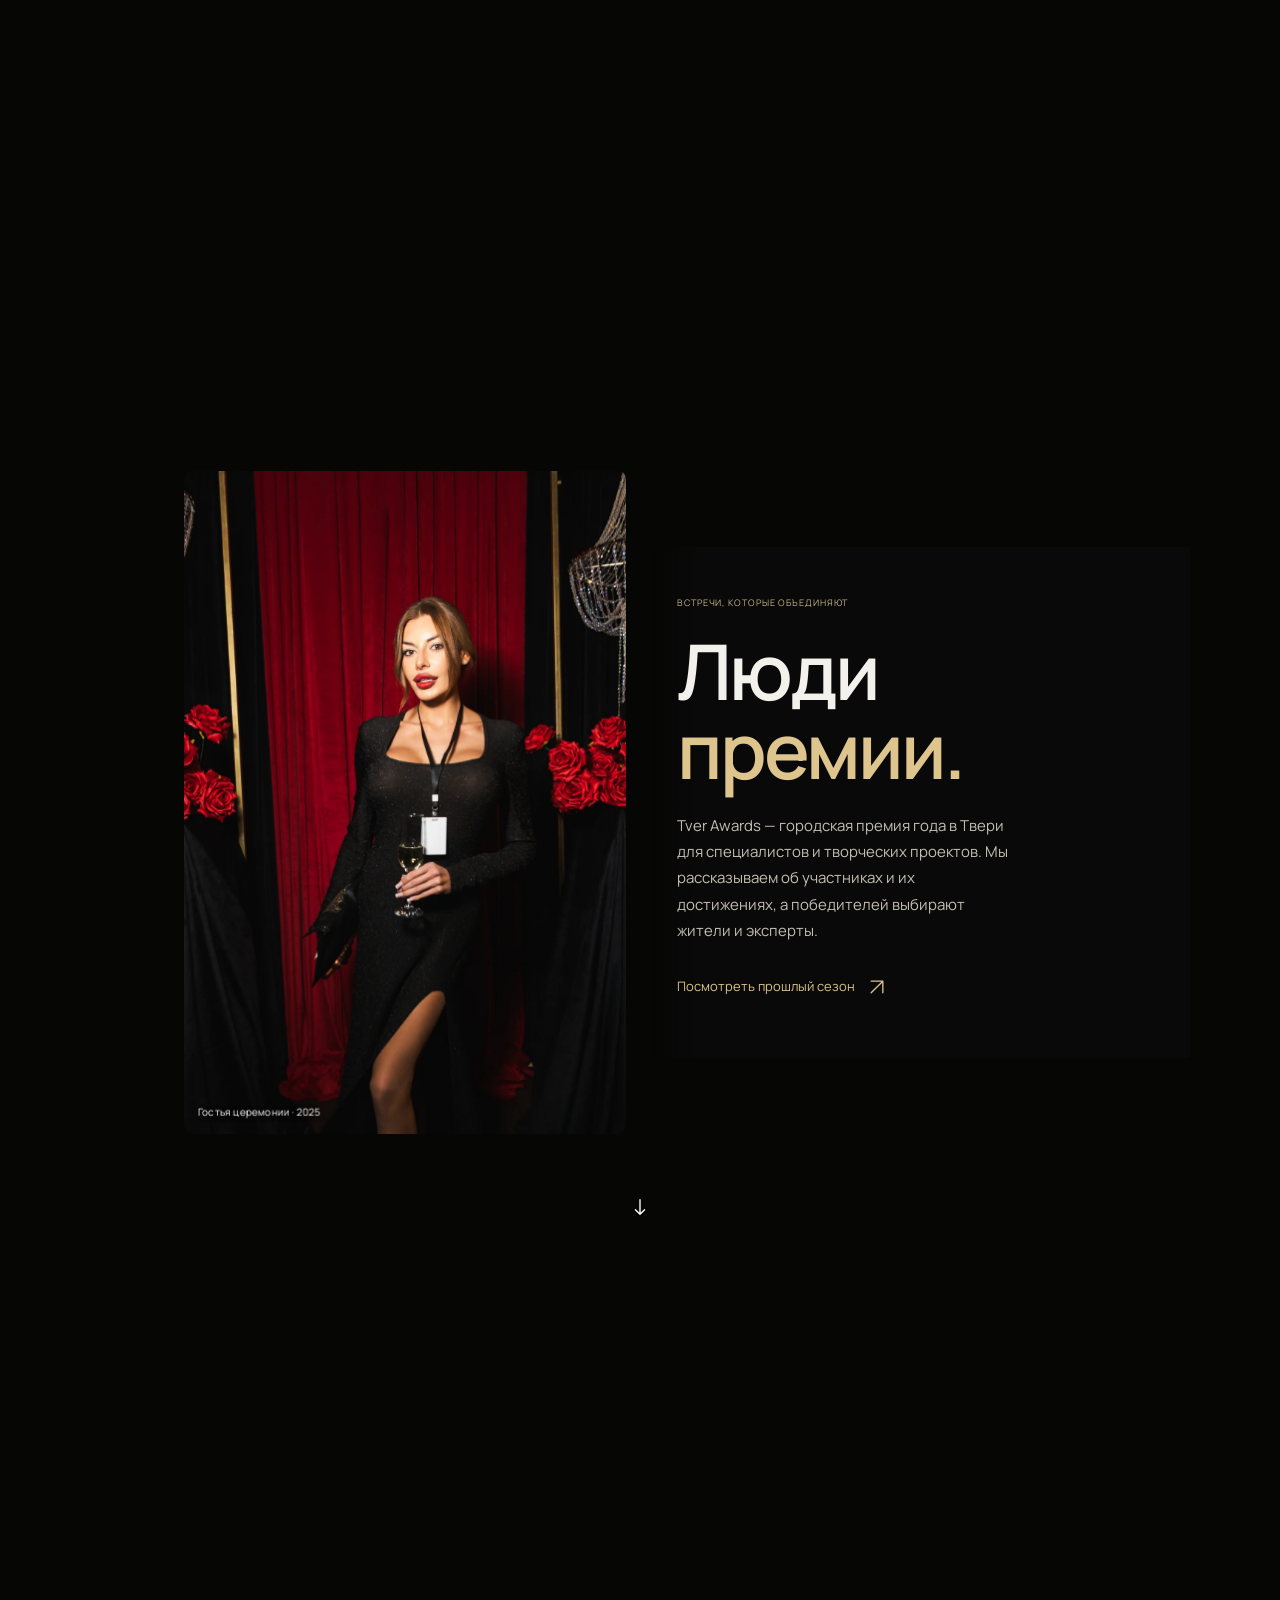
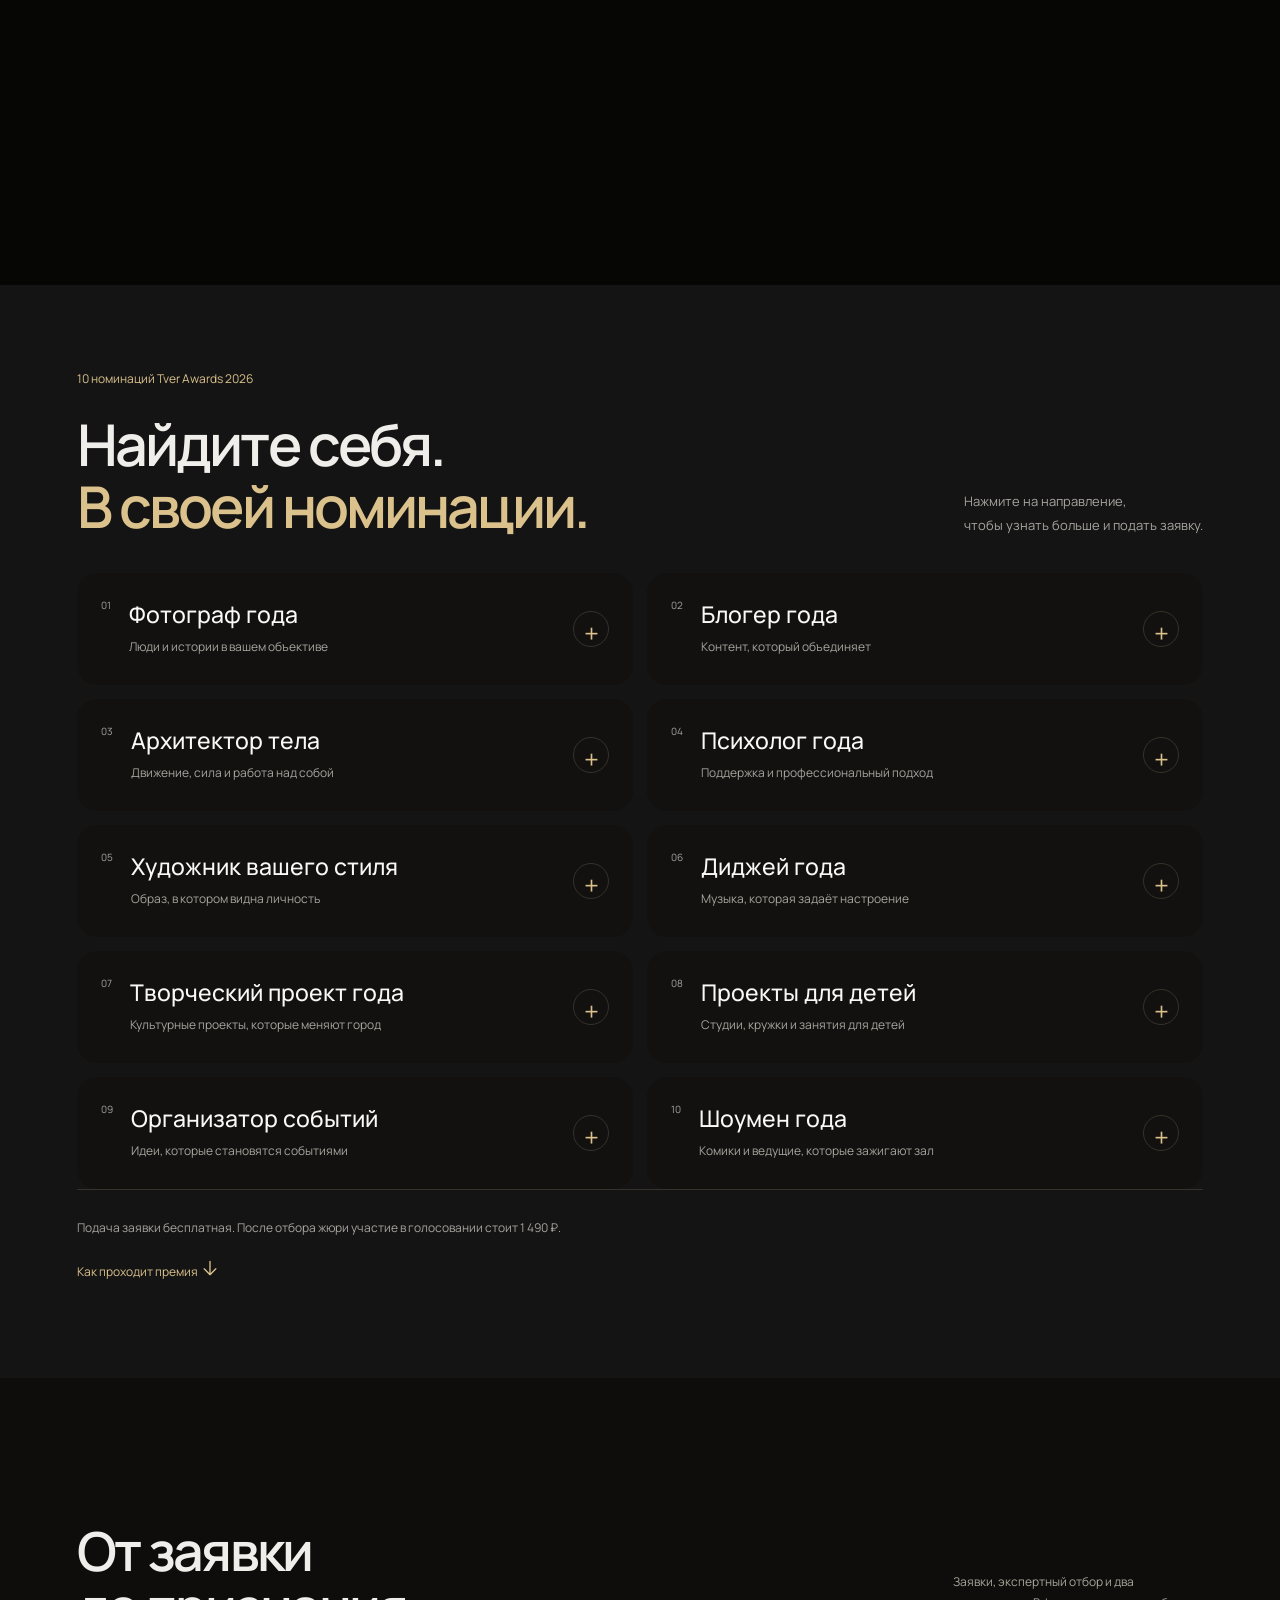
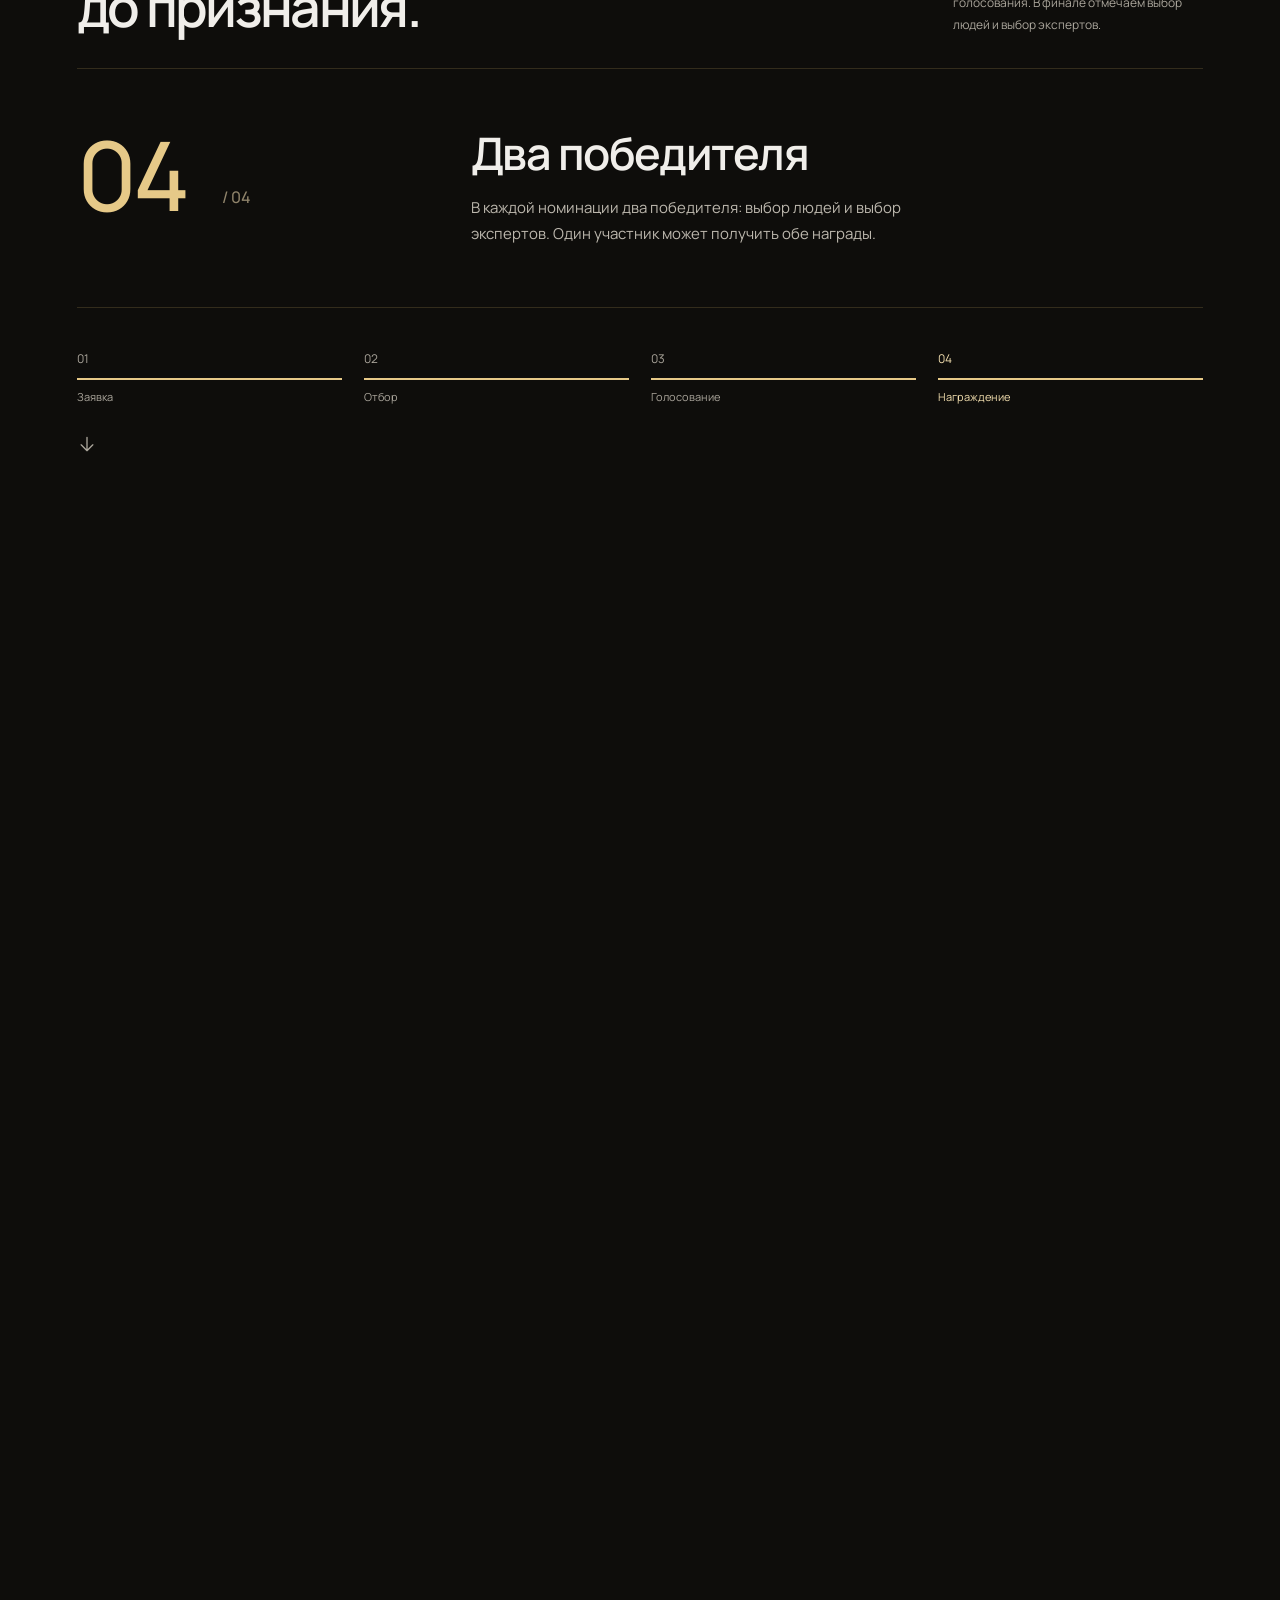
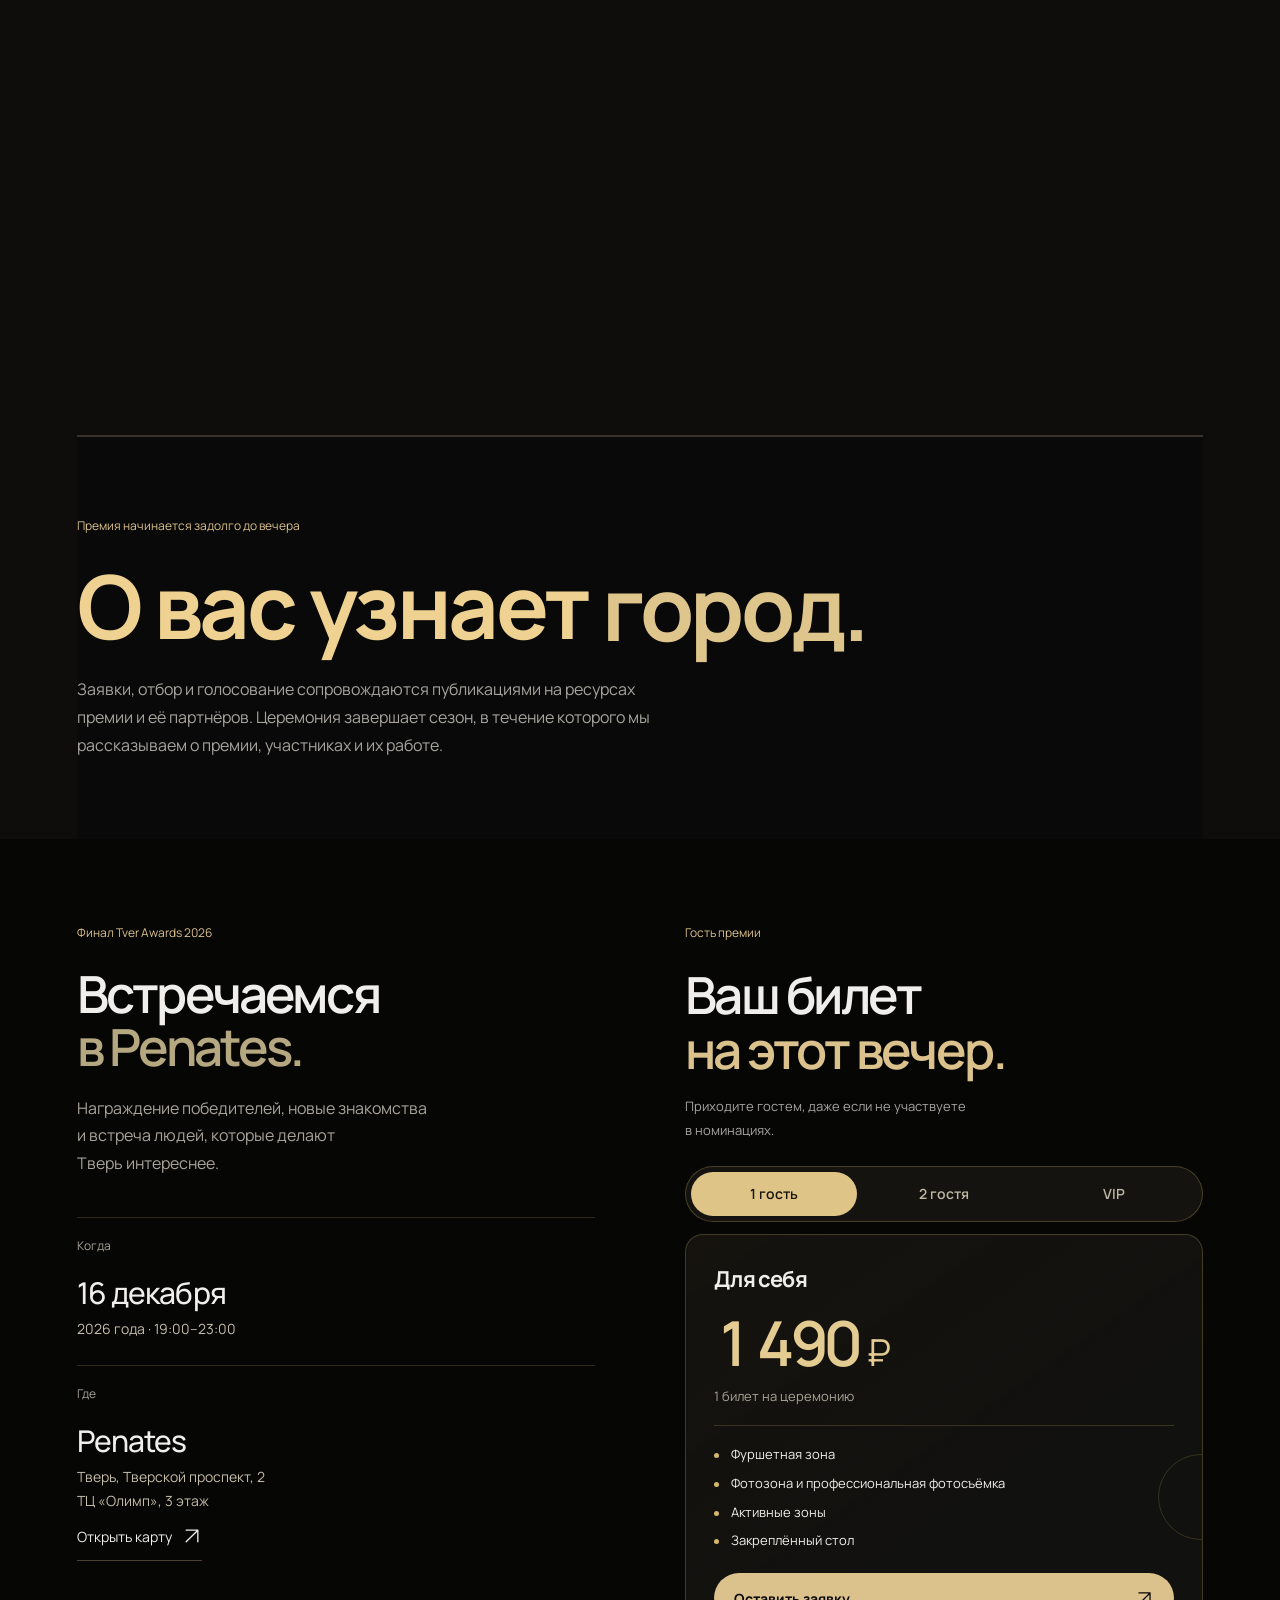
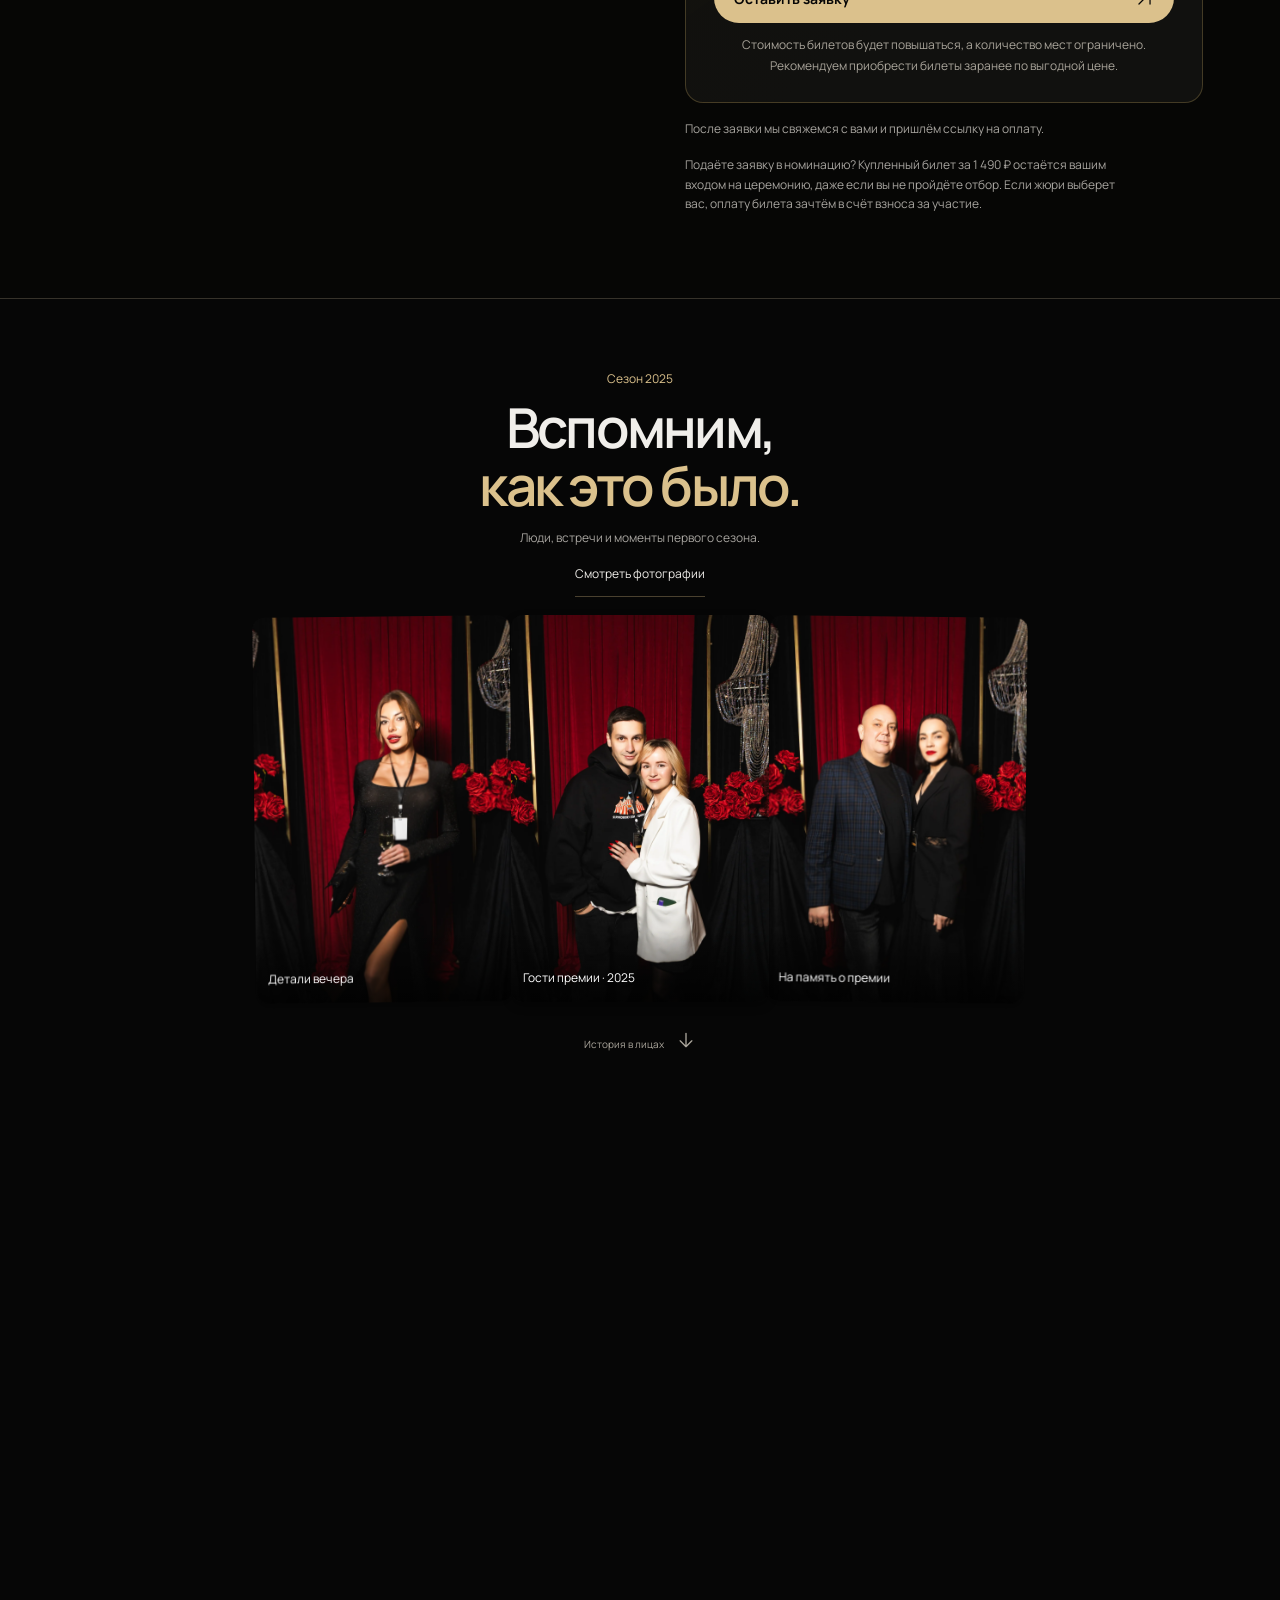
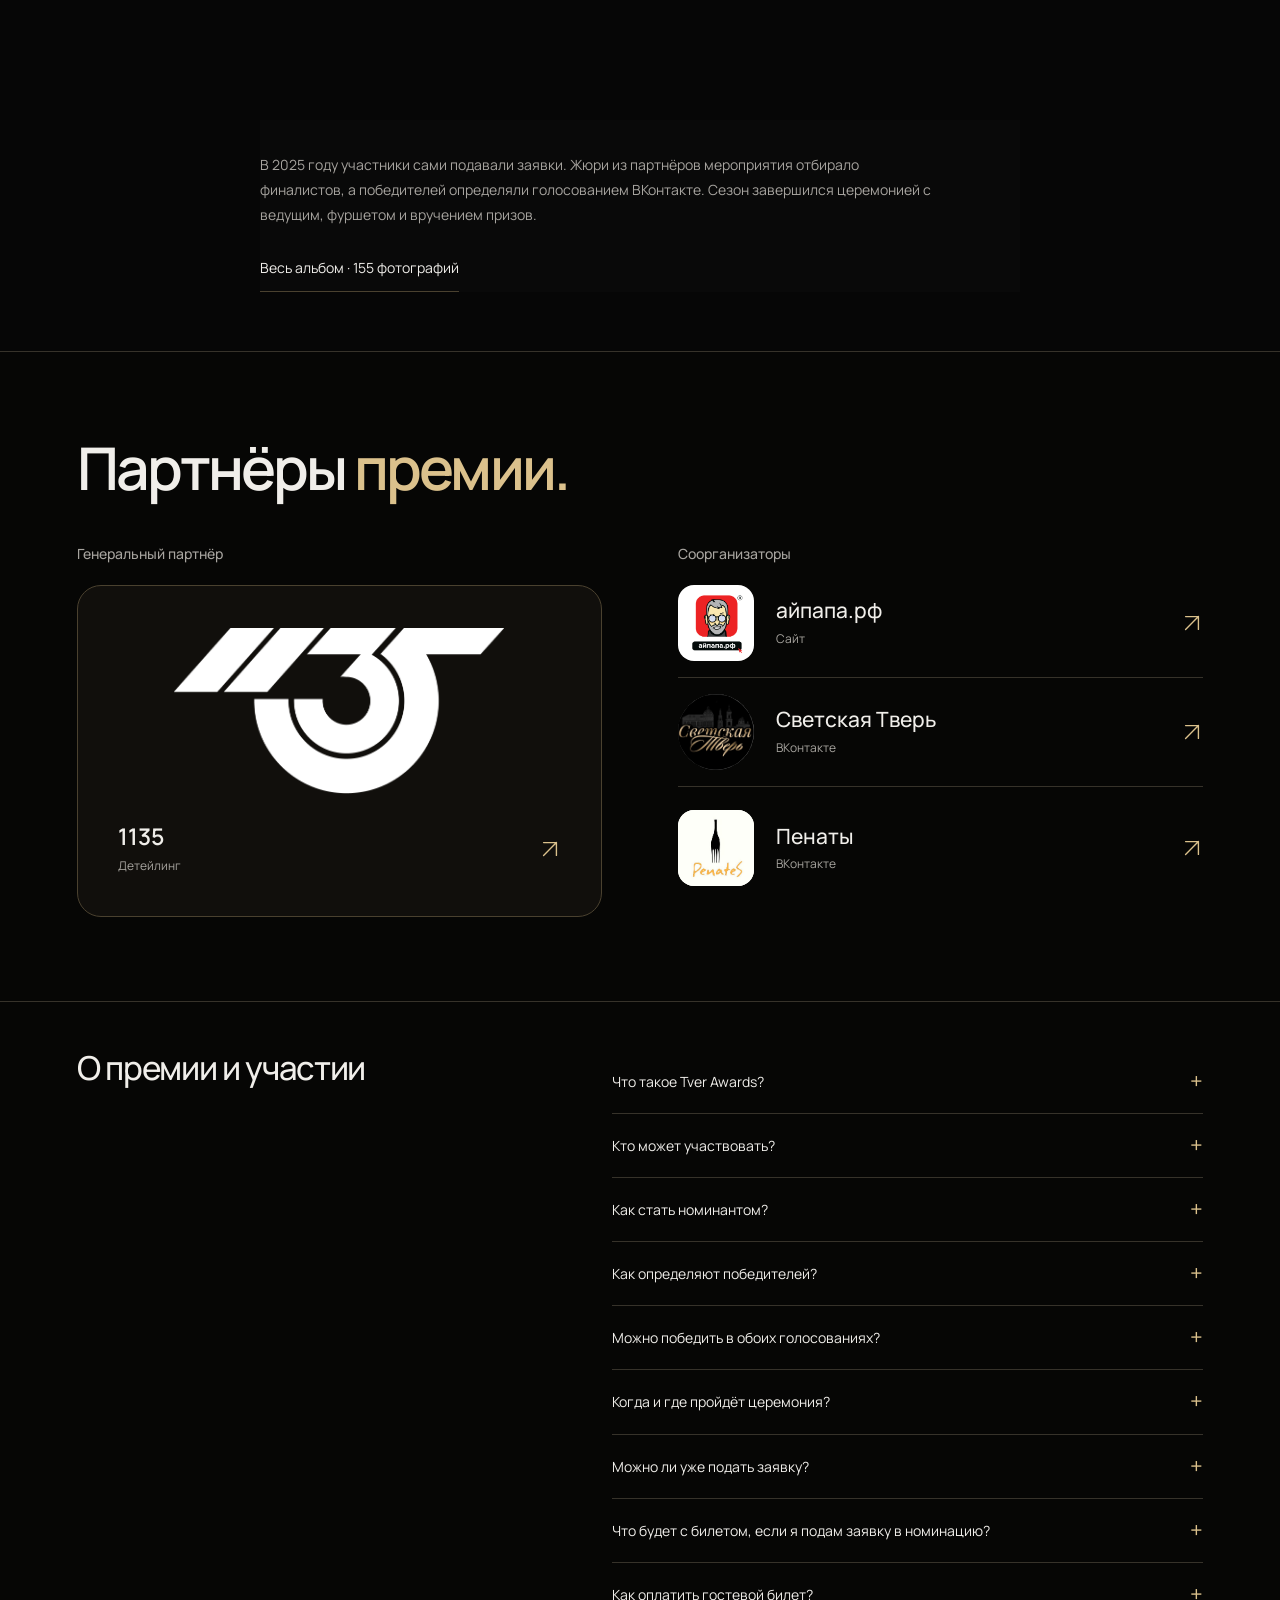
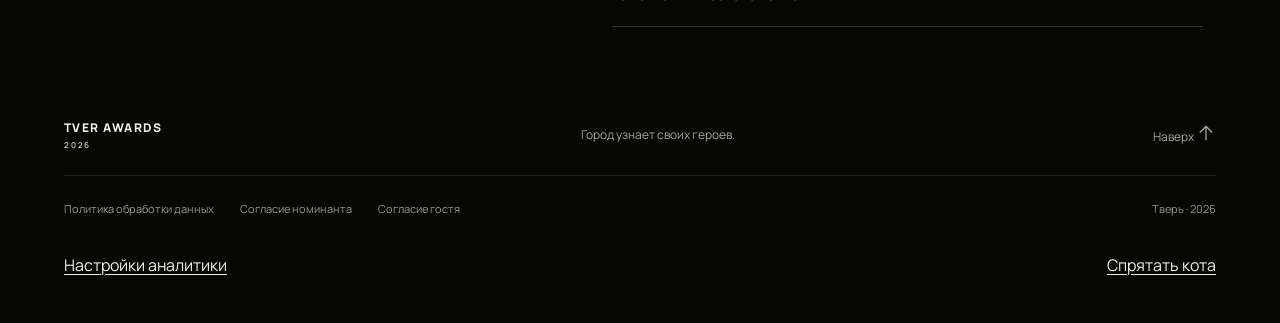
==== commit 95cbfd96: "Remove Doctor of the Year from public nominations" ====
--- a/index.html
+++ b/index.html
@@ -3,7 +3,7 @@
 <head>
 <meta charset="UTF-8"><meta name="viewport" content="width=device-width, initial-scale=1">
 <title>Премия года в Твери — Tver Awards 2026</title>
-<meta name="description" content="Tver Awards 2026 — городская премия года в Твери. 11 номинаций, выбор жителей и экспертов. Подайте заявку или приходите на церемонию 16 декабря в Penates.">
+<meta name="description" content="Tver Awards 2026 — городская премия года в Твери. 10 номинаций, выбор жителей и экспертов. Подайте заявку или приходите на церемонию 16 декабря в Penates.">
 <script>if(location.protocol==='http:'&&location.hostname==='tver-awards.ru')location.replace('https://tver-awards.ru'+location.pathname+location.search+location.hash);</script>
 <meta name="robots" content="index,follow,max-image-preview:large">
 <link rel="canonical" href="https://tver-awards.ru/">
@@ -12,7 +12,7 @@
 <meta property="og:site_name" content="Tver Awards">
 <meta property="og:url" content="https://tver-awards.ru/">
 <meta property="og:title" content="Премия года в Твери — Tver Awards 2026">
-<meta property="og:description" content="Tver Awards 2026 — городская премия года в Твери. 11 номинаций, выбор жителей и экспертов. Подайте заявку или приходите на церемонию 16 декабря в Penates.">
+<meta property="og:description" content="Tver Awards 2026 — городская премия года в Твери. 10 номинаций, выбор жителей и экспертов. Подайте заявку или приходите на церемонию 16 декабря в Penates.">
 <meta property="og:image" content="https://tver-awards.ru/photos/6E6A4676.webp">
 <meta property="og:image:width" content="1200">
 <meta property="og:image:height" content="1800">
@@ -20,8 +20,8 @@
 <meta name="twitter:card" content="summary_large_image">
 <meta name="theme-color" content="#090909">
 <link rel="icon" href="data:image/svg+xml,%3Csvg xmlns='http://www.w3.org/2000/svg' viewBox='0 0 64 64'%3E%3Crect width='64' height='64' rx='12' fill='%23090909'/%3E%3Cpath d='M12 48L32 10l20 38H40l-8-17-8 17Z' fill='%23d6b66a'/%3E%3C/svg%3E">
-<link rel="stylesheet" href="/variant-3/base.css?v=20261022launch1"><link rel="stylesheet" href="/variant-3/gallery.css?v=20261022launch1"><link rel="stylesheet" href="/variant-3/story.css?v=20261022launch1"><script src="/variant-3/app.js?v=20261110creative1" defer></script><script src="/variant-3/motion-engine.js?v=20261022launch1" defer></script><script src="/variant-3/story.js?v=20261022launch1" defer></script><link rel="stylesheet" href="/variant-3/continuity.css?v=20261022launch1"><script src="/variant-3/ring.js?v=20261022launch1" defer></script><script src="/variant-3/continuity.js?v=20261104vip1" defer></script><script src="/variant-3/icons.js?v=20261022launch1" defer></script><link rel="stylesheet" href="/variant-3/participation.css?v=20261022nominations1"><link rel="stylesheet" href="/variant-3/compact.css?v=20261104vip1"><script src="/variant-3/compact.js?v=20261104vip1" defer></script><link rel="stylesheet" href="/variant-3/restored.css?v=20261022launch1"><link rel="stylesheet" href="/variant-3/motion.css?v=20261104vip1"><script src="/site-config.js?v=20261103forms1" defer></script><script src="/variant-3/form-validation.js?v=20261023nocheck" defer></script><script src="/variant-3/requests.js?v=20261103forms1" defer></script><link rel="stylesheet" href="/variant-3/memory-scene.css?v=20261022launch1"><link rel="stylesheet" href="/variant-3/cinematic.css?v=20261022launch1"><script src="/variant-3/cinematic.js?v=20261022launch1" defer></script><link rel="stylesheet" href="/variant-3/analytics-consent.css?v=20261027consent1"><script src="/variant-3/analytics-consent.js?v=20261104vip1" defer></script><link rel="stylesheet" href="/variant-3/partners.css?v=20261029penates1">
-<script type="application/ld+json">{"@context":"https://schema.org","@graph":[{"@type":"WebSite","@id":"https://tver-awards.ru/#website","url":"https://tver-awards.ru/","name":"Tver Awards","alternateName":"Тверь Эвордс","inLanguage":"ru-RU"},{"@type":"Event","@id":"https://tver-awards.ru/#event","name":"Tver Awards 2026 — церемония премии года в Твери","url":"https://tver-awards.ru/","description":"Церемония награждения победителей Tver Awards 2026. Одиннадцать номинаций для специалистов и творческих проектов Твери. В каждой номинации отмечаем выбор людей и выбор экспертов.","startDate":"2026-12-16T19:00:00+03:00","endDate":"2026-12-16T23:00:00+03:00","eventStatus":"https://schema.org/EventScheduled","eventAttendanceMode":"https://schema.org/OfflineEventAttendanceMode","image":["https://tver-awards.ru/photos/6E6A4676.webp","https://tver-awards.ru/photos/6E6A4711.webp"],"location":{"@type":"Place","name":"Penates (Пенаты)","address":{"@type":"PostalAddress","streetAddress":"Тверской проспект, 2, ТЦ «Олимп», 3 этаж","addressLocality":"Тверь","addressRegion":"Тверская область","addressCountry":"RU"}},"organizer":{"@type":"Organization","name":"ИП Лебедев Владислав Валерьевич","url":"https://tver-awards.ru/"}}]}</script>
+<link rel="stylesheet" href="/variant-3/base.css?v=20261022launch1"><link rel="stylesheet" href="/variant-3/gallery.css?v=20261022launch1"><link rel="stylesheet" href="/variant-3/story.css?v=20261022launch1"><script src="/variant-3/app.js?v=20261111nominations1" defer></script><script src="/variant-3/motion-engine.js?v=20261022launch1" defer></script><script src="/variant-3/story.js?v=20261022launch1" defer></script><link rel="stylesheet" href="/variant-3/continuity.css?v=20261022launch1"><script src="/variant-3/ring.js?v=20261022launch1" defer></script><script src="/variant-3/continuity.js?v=20261104vip1" defer></script><script src="/variant-3/icons.js?v=20261022launch1" defer></script><link rel="stylesheet" href="/variant-3/participation.css?v=20261022nominations1"><link rel="stylesheet" href="/variant-3/compact.css?v=20261104vip1"><script src="/variant-3/compact.js?v=20261104vip1" defer></script><link rel="stylesheet" href="/variant-3/restored.css?v=20261022launch1"><link rel="stylesheet" href="/variant-3/motion.css?v=20261104vip1"><script src="/site-config.js?v=20261103forms1" defer></script><script src="/variant-3/form-validation.js?v=20261023nocheck" defer></script><script src="/variant-3/requests.js?v=20261103forms1" defer></script><link rel="stylesheet" href="/variant-3/memory-scene.css?v=20261022launch1"><link rel="stylesheet" href="/variant-3/cinematic.css?v=20261022launch1"><script src="/variant-3/cinematic.js?v=20261022launch1" defer></script><link rel="stylesheet" href="/variant-3/analytics-consent.css?v=20261027consent1"><script src="/variant-3/analytics-consent.js?v=20261104vip1" defer></script><link rel="stylesheet" href="/variant-3/partners.css?v=20261029penates1">
+<script type="application/ld+json">{"@context":"https://schema.org","@graph":[{"@type":"WebSite","@id":"https://tver-awards.ru/#website","url":"https://tver-awards.ru/","name":"Tver Awards","alternateName":"Тверь Эвордс","inLanguage":"ru-RU"},{"@type":"Event","@id":"https://tver-awards.ru/#event","name":"Tver Awards 2026 — церемония премии года в Твери","url":"https://tver-awards.ru/","description":"Церемония награждения победителей Tver Awards 2026. Десять номинаций для специалистов и творческих проектов Твери. В каждой номинации отмечаем выбор людей и выбор экспертов.","startDate":"2026-12-16T19:00:00+03:00","endDate":"2026-12-16T23:00:00+03:00","eventStatus":"https://schema.org/EventScheduled","eventAttendanceMode":"https://schema.org/OfflineEventAttendanceMode","image":["https://tver-awards.ru/photos/6E6A4676.webp","https://tver-awards.ru/photos/6E6A4711.webp"],"location":{"@type":"Place","name":"Penates (Пенаты)","address":{"@type":"PostalAddress","streetAddress":"Тверской проспект, 2, ТЦ «Олимп», 3 этаж","addressLocality":"Тверь","addressRegion":"Тверская область","addressCountry":"RU"}},"organizer":{"@type":"Organization","name":"ИП Лебедев Владислав Валерьевич","url":"https://tver-awards.ru/"}}]}</script>
 <meta name="google-site-verification" content="hQDJFz3rLdV8tsciXYeJGJTNX1Gy1mduPp4gABZJcs0" />
 <link rel="stylesheet" href="/variant-3/cat.css?v=20261110cat-restore1">
 <script src="/variant-3/cat.js?v=20261110cat-restore1" defer></script>
@@ -41,8 +41,8 @@
 <section class="memory-story" id="season-2025" aria-labelledby="people-title"><div class="memory-screen"><div class="memory-composition"><figure class="memory-portrait"><img src="/photos/6E6A4676.webp" alt="Гостья Tver Awards 2025 в чёрном вечернем платье у красного занавеса" width="1200" height="1800" loading="lazy"><figcaption>Гостья церемонии · 2025</figcaption></figure><div class="memory-copy"><span class="scene-label">ВСТРЕЧИ, КОТОРЫЕ ОБЪЕДИНЯЮТ</span><h2 id="people-title">Люди <span>премии.</span></h2><p>Tver Awards — городская премия года в Твери для специалистов и творческих проектов. Мы рассказываем об участниках и их достижениях, а победителей выбирают жители и эксперты.</p><a class="story-link" href="#history">Посмотреть прошлый сезон <svg class="arrow-icon" viewBox="0 0 24 24" aria-hidden="true"><path d="M5 19 19 5M5 5h14v14"/></svg></a></div></div><div class="vertical-scroll-hint"><svg viewBox="0 0 24 24" aria-hidden="true"><path d="M12 4v16m-5-5 5 5 5-5"/></svg></div></div></section>
 
  <section id="nominations" class="nominations section-shell">
-  <div class="section-heading"><div><span class="small-label">11 номинаций Tver Awards 2026</span><h2>Найдите себя.<br><span>В своей номинации.</span></h2></div><p>Нажмите на направление,<br>чтобы узнать больше и подать заявку.</p></div>
-  <div class="nomination-stage"><div class="nomination-list" id="nomination-list"><button type="button" class="nomination-item" data-nomination="photographer" aria-label="О номинации: Фотограф года" aria-haspopup="dialog" aria-controls="nominee-dialog"><span class="nom-mark">01</span><span class="nom-text"><strong>Фотограф года</strong><small>Люди и истории в вашем объективе</small></span><span class="nom-arrow" aria-hidden="true">+</span></button><button type="button" class="nomination-item" data-nomination="blogger" aria-label="О номинации: Блогер года" aria-haspopup="dialog" aria-controls="nominee-dialog"><span class="nom-mark">02</span><span class="nom-text"><strong>Блогер года</strong><small>Контент, который объединяет</small></span><span class="nom-arrow" aria-hidden="true">+</span></button><button type="button" class="nomination-item" data-nomination="body_architect" aria-label="О номинации: Архитектор тела" aria-haspopup="dialog" aria-controls="nominee-dialog"><span class="nom-mark">03</span><span class="nom-text"><strong>Архитектор тела</strong><small>Движение, сила и работа над собой</small></span><span class="nom-arrow" aria-hidden="true">+</span></button><button type="button" class="nomination-item" data-nomination="psychologist" aria-label="О номинации: Психолог года" aria-haspopup="dialog" aria-controls="nominee-dialog"><span class="nom-mark">04</span><span class="nom-text"><strong>Психолог года</strong><small>Поддержка и профессиональный подход</small></span><span class="nom-arrow" aria-hidden="true">+</span></button><button type="button" class="nomination-item" data-nomination="style_artist" aria-label="О номинации: Художник вашего стиля" aria-haspopup="dialog" aria-controls="nominee-dialog"><span class="nom-mark">05</span><span class="nom-text"><strong>Художник вашего стиля</strong><small>Образ, в котором видна личность</small></span><span class="nom-arrow" aria-hidden="true">+</span></button><button type="button" class="nomination-item" data-nomination="dj" aria-label="О номинации: Диджей года" aria-haspopup="dialog" aria-controls="nominee-dialog"><span class="nom-mark">06</span><span class="nom-text"><strong>Диджей года</strong><small>Музыка, которая задаёт настроение</small></span><span class="nom-arrow" aria-hidden="true">+</span></button><button type="button" class="nomination-item" data-nomination="creative_project" aria-label="О номинации: Творческий проект года" aria-haspopup="dialog" aria-controls="nominee-dialog"><span class="nom-mark">07</span><span class="nom-text"><strong>Творческий проект года</strong><small>Культурные проекты, которые меняют город</small></span><span class="nom-arrow" aria-hidden="true">+</span></button><button type="button" class="nomination-item" data-nomination="children_projects" aria-label="О номинации: Проекты для детей" aria-haspopup="dialog" aria-controls="nominee-dialog"><span class="nom-mark">08</span><span class="nom-text"><strong>Проекты для детей</strong><small>Студии, кружки и занятия для детей</small></span><span class="nom-arrow" aria-hidden="true">+</span></button><button type="button" class="nomination-item" data-nomination="doctor" aria-label="О номинации: Врач года" aria-haspopup="dialog" aria-controls="nominee-dialog"><span class="nom-mark">09</span><span class="nom-text"><strong>Врач года</strong><small>Знания, забота и доверие</small></span><span class="nom-arrow" aria-hidden="true">+</span></button><button type="button" class="nomination-item" data-nomination="event_organizer" aria-label="О номинации: Организатор событий" aria-haspopup="dialog" aria-controls="nominee-dialog"><span class="nom-mark">10</span><span class="nom-text"><strong>Организатор событий</strong><small>Идеи, которые становятся событиями</small></span><span class="nom-arrow" aria-hidden="true">+</span></button><button type="button" class="nomination-item" data-nomination="comedian" aria-label="О номинации: Шоумен года" aria-haspopup="dialog" aria-controls="nominee-dialog"><span class="nom-mark">11</span><span class="nom-text"><strong>Шоумен года</strong><small>Комики и ведущие, которые зажигают зал</small></span><span class="nom-arrow" aria-hidden="true">+</span></button></div><div class="nomination-visual" aria-hidden="true"><span class="visual-top">В ЦЕНТРЕ ВНИМАНИЯ</span><div class="nomination-constellation"><span>✦</span><i></i><i></i><i></i></div><span class="visual-name">Ваше дело.<br>Ваше признание.</span><span class="visual-bottom">TVER AWARDS / 2026</span></div></div>
+  <div class="section-heading"><div><span class="small-label">10 номинаций Tver Awards 2026</span><h2>Найдите себя.<br><span>В своей номинации.</span></h2></div><p>Нажмите на направление,<br>чтобы узнать больше и подать заявку.</p></div>
+  <div class="nomination-stage"><div class="nomination-list" id="nomination-list"><button type="button" class="nomination-item" data-nomination="photographer" aria-label="О номинации: Фотограф года" aria-haspopup="dialog" aria-controls="nominee-dialog"><span class="nom-mark">01</span><span class="nom-text"><strong>Фотограф года</strong><small>Люди и истории в вашем объективе</small></span><span class="nom-arrow" aria-hidden="true">+</span></button><button type="button" class="nomination-item" data-nomination="blogger" aria-label="О номинации: Блогер года" aria-haspopup="dialog" aria-controls="nominee-dialog"><span class="nom-mark">02</span><span class="nom-text"><strong>Блогер года</strong><small>Контент, который объединяет</small></span><span class="nom-arrow" aria-hidden="true">+</span></button><button type="button" class="nomination-item" data-nomination="body_architect" aria-label="О номинации: Архитектор тела" aria-haspopup="dialog" aria-controls="nominee-dialog"><span class="nom-mark">03</span><span class="nom-text"><strong>Архитектор тела</strong><small>Движение, сила и работа над собой</small></span><span class="nom-arrow" aria-hidden="true">+</span></button><button type="button" class="nomination-item" data-nomination="psychologist" aria-label="О номинации: Психолог года" aria-haspopup="dialog" aria-controls="nominee-dialog"><span class="nom-mark">04</span><span class="nom-text"><strong>Психолог года</strong><small>Поддержка и профессиональный подход</small></span><span class="nom-arrow" aria-hidden="true">+</span></button><button type="button" class="nomination-item" data-nomination="style_artist" aria-label="О номинации: Художник вашего стиля" aria-haspopup="dialog" aria-controls="nominee-dialog"><span class="nom-mark">05</span><span class="nom-text"><strong>Художник вашего стиля</strong><small>Образ, в котором видна личность</small></span><span class="nom-arrow" aria-hidden="true">+</span></button><button type="button" class="nomination-item" data-nomination="dj" aria-label="О номинации: Диджей года" aria-haspopup="dialog" aria-controls="nominee-dialog"><span class="nom-mark">06</span><span class="nom-text"><strong>Диджей года</strong><small>Музыка, которая задаёт настроение</small></span><span class="nom-arrow" aria-hidden="true">+</span></button><button type="button" class="nomination-item" data-nomination="creative_project" aria-label="О номинации: Творческий проект года" aria-haspopup="dialog" aria-controls="nominee-dialog"><span class="nom-mark">07</span><span class="nom-text"><strong>Творческий проект года</strong><small>Культурные проекты, которые меняют город</small></span><span class="nom-arrow" aria-hidden="true">+</span></button><button type="button" class="nomination-item" data-nomination="children_projects" aria-label="О номинации: Проекты для детей" aria-haspopup="dialog" aria-controls="nominee-dialog"><span class="nom-mark">08</span><span class="nom-text"><strong>Проекты для детей</strong><small>Студии, кружки и занятия для детей</small></span><span class="nom-arrow" aria-hidden="true">+</span></button><button type="button" class="nomination-item" data-nomination="event_organizer" aria-label="О номинации: Организатор событий" aria-haspopup="dialog" aria-controls="nominee-dialog"><span class="nom-mark">09</span><span class="nom-text"><strong>Организатор событий</strong><small>Идеи, которые становятся событиями</small></span><span class="nom-arrow" aria-hidden="true">+</span></button><button type="button" class="nomination-item" data-nomination="comedian" aria-label="О номинации: Шоумен года" aria-haspopup="dialog" aria-controls="nominee-dialog"><span class="nom-mark">10</span><span class="nom-text"><strong>Шоумен года</strong><small>Комики и ведущие, которые зажигают зал</small></span><span class="nom-arrow" aria-hidden="true">+</span></button></div><div class="nomination-visual" aria-hidden="true"><span class="visual-top">В ЦЕНТРЕ ВНИМАНИЯ</span><div class="nomination-constellation"><span>✦</span><i></i><i></i><i></i></div><span class="visual-name">Ваше дело.<br>Ваше признание.</span><span class="visual-bottom">TVER AWARDS / 2026</span></div></div>
   <p class="section-footnote">Подача заявки бесплатная. После отбора жюри участие в голосовании стоит 1 490 ₽. <a class="story-link" href="#process">Как проходит премия ↓</a></p>
  </section>
 
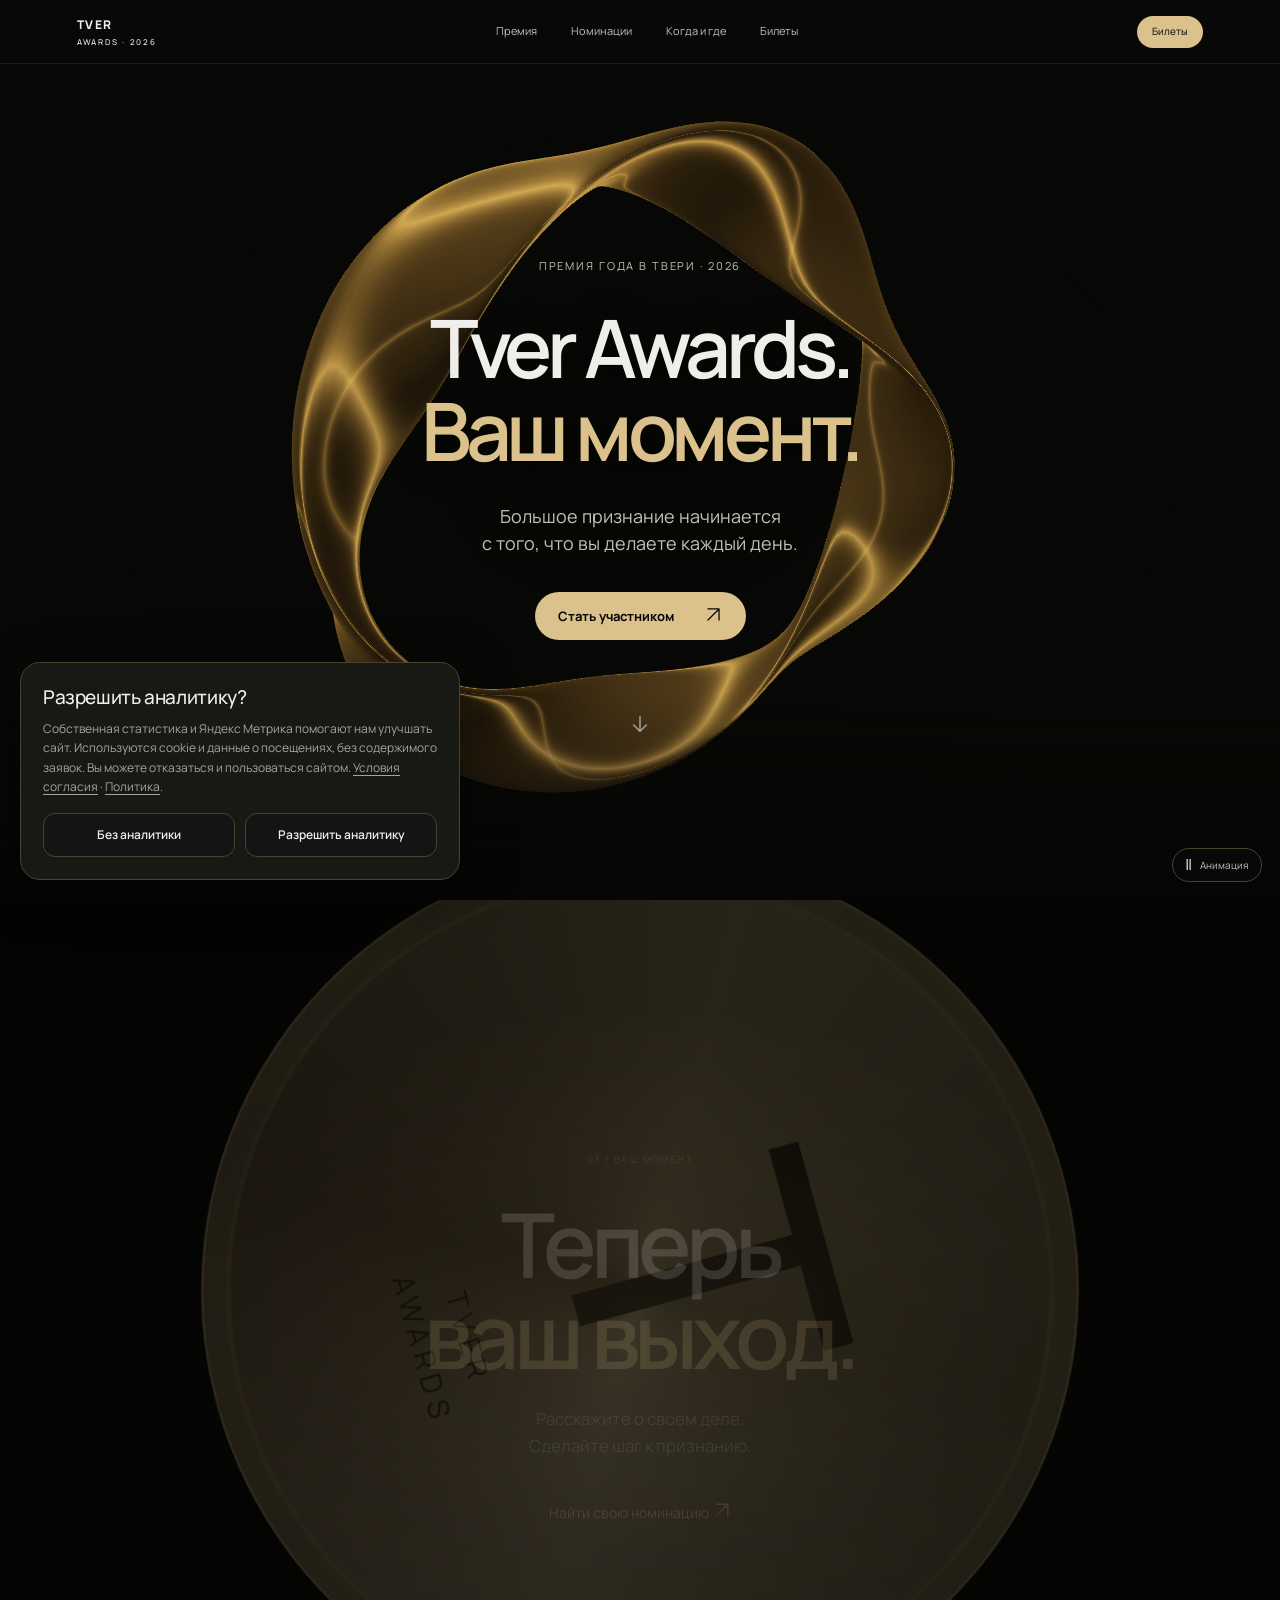
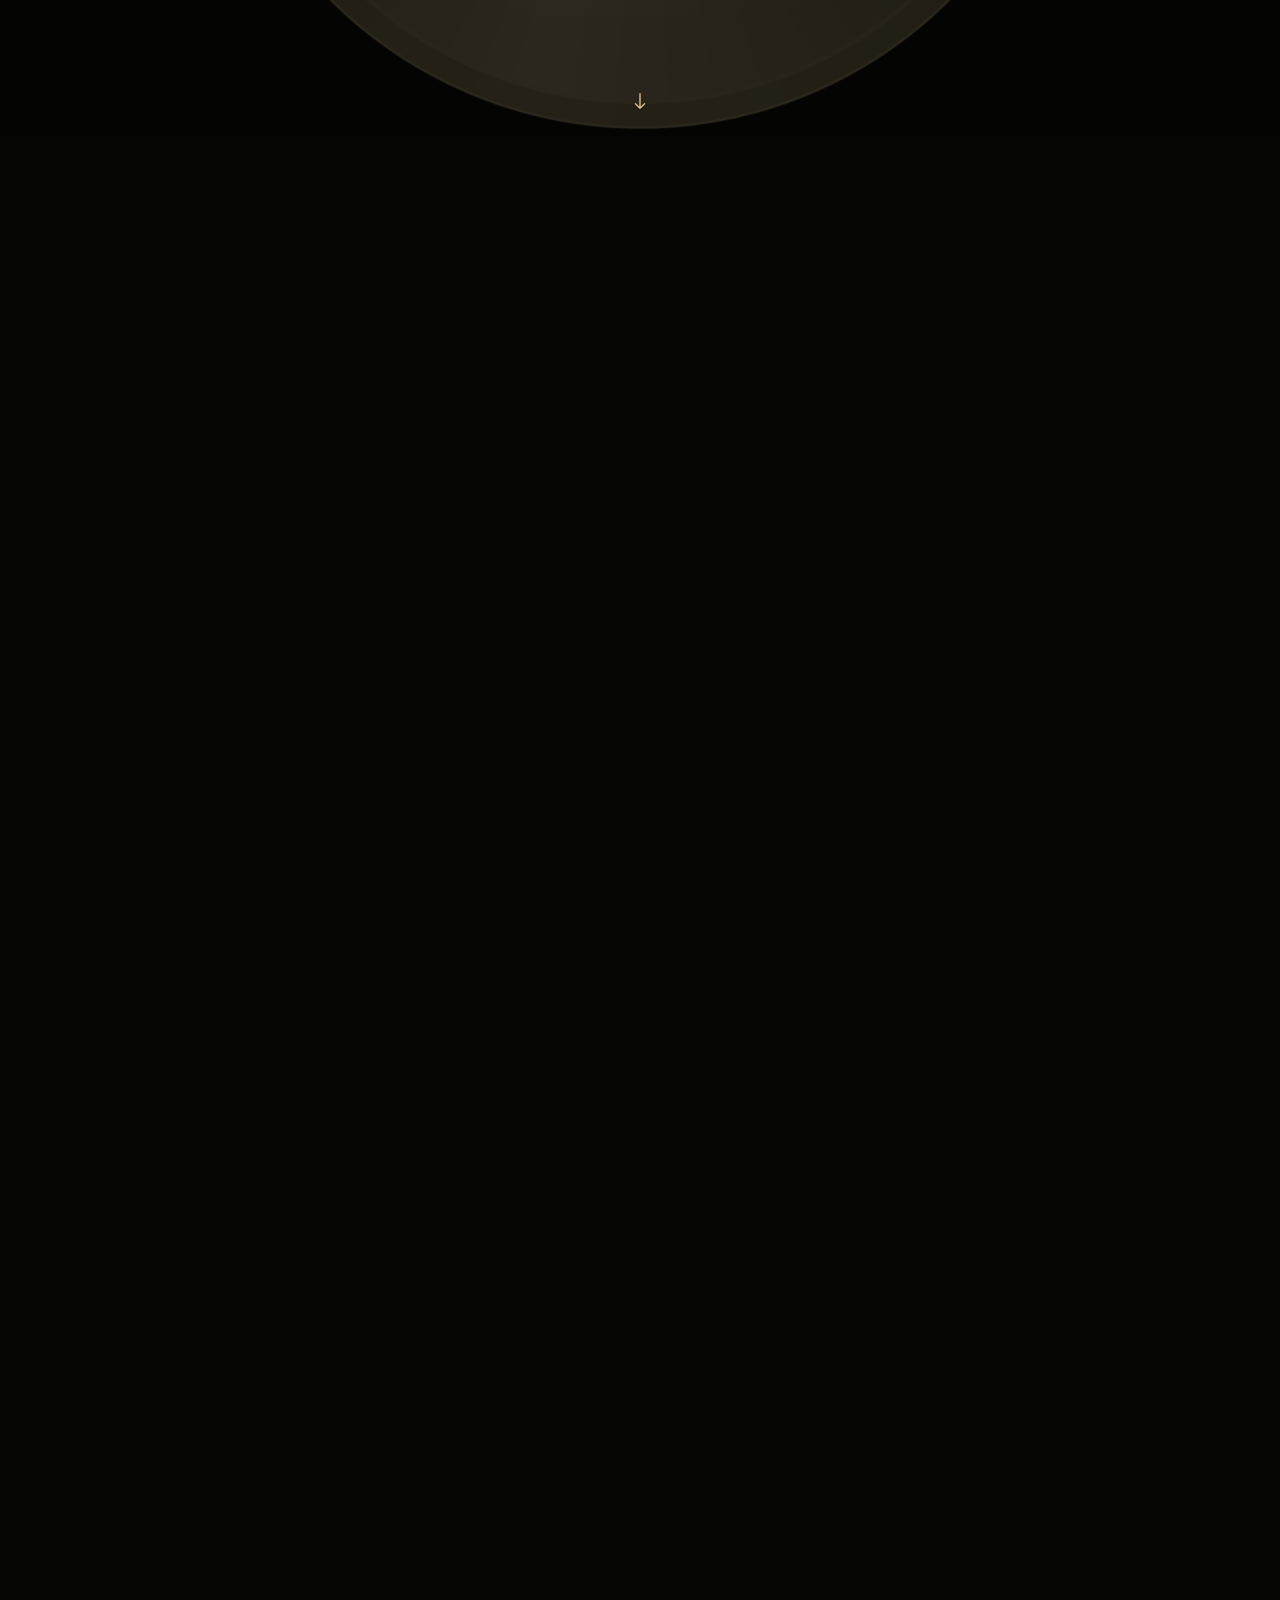
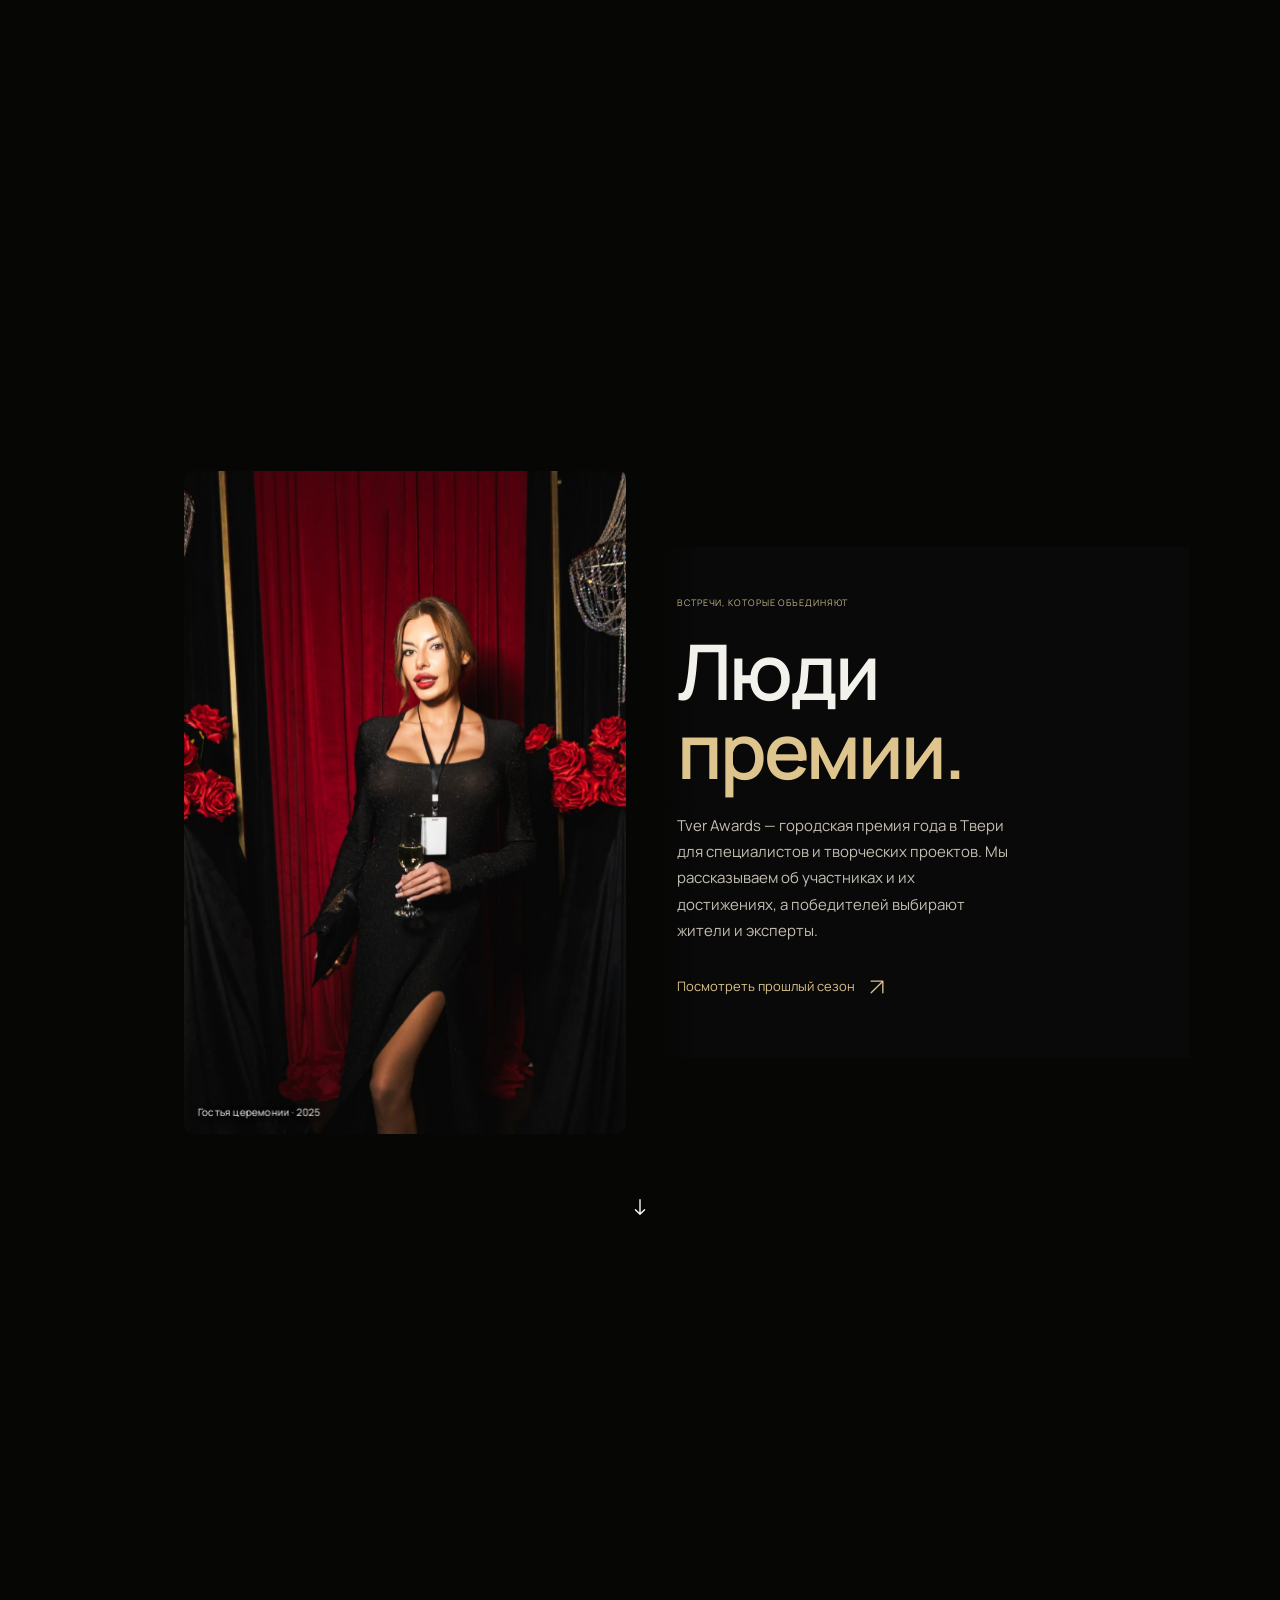
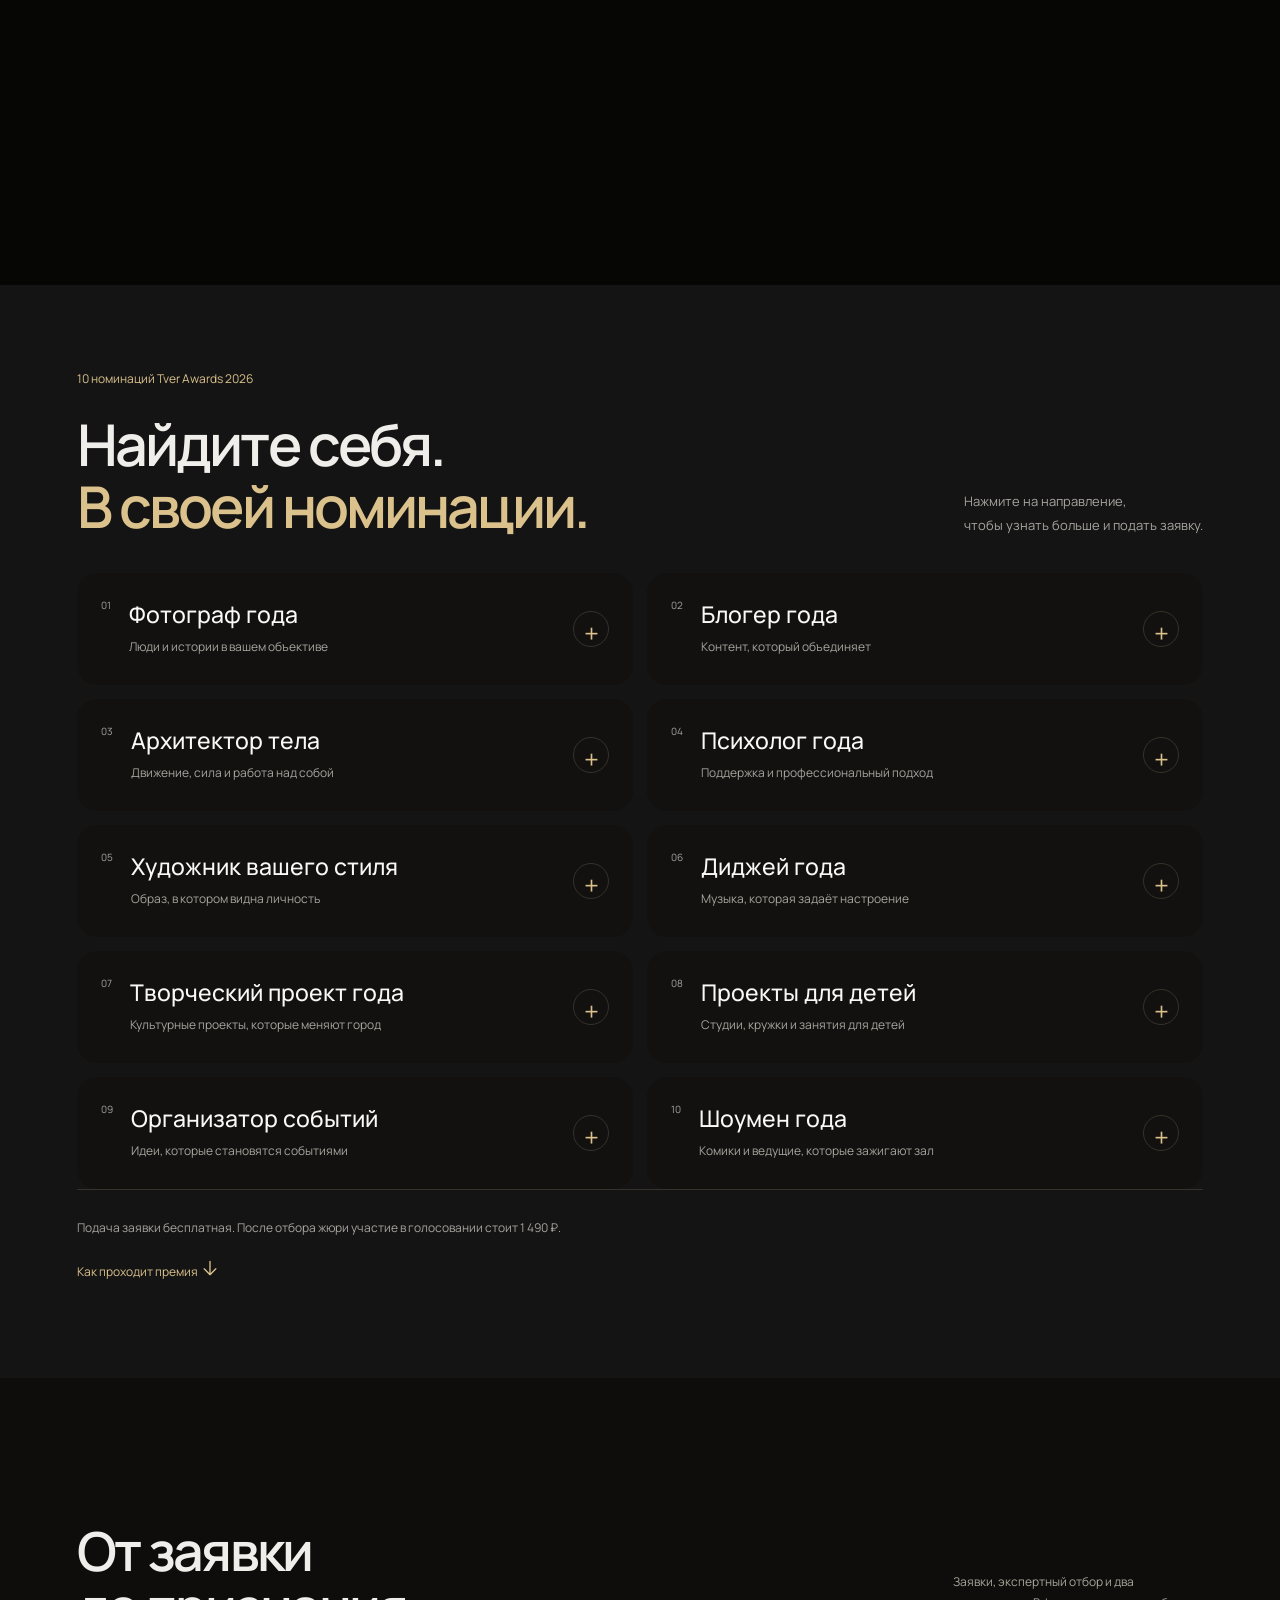
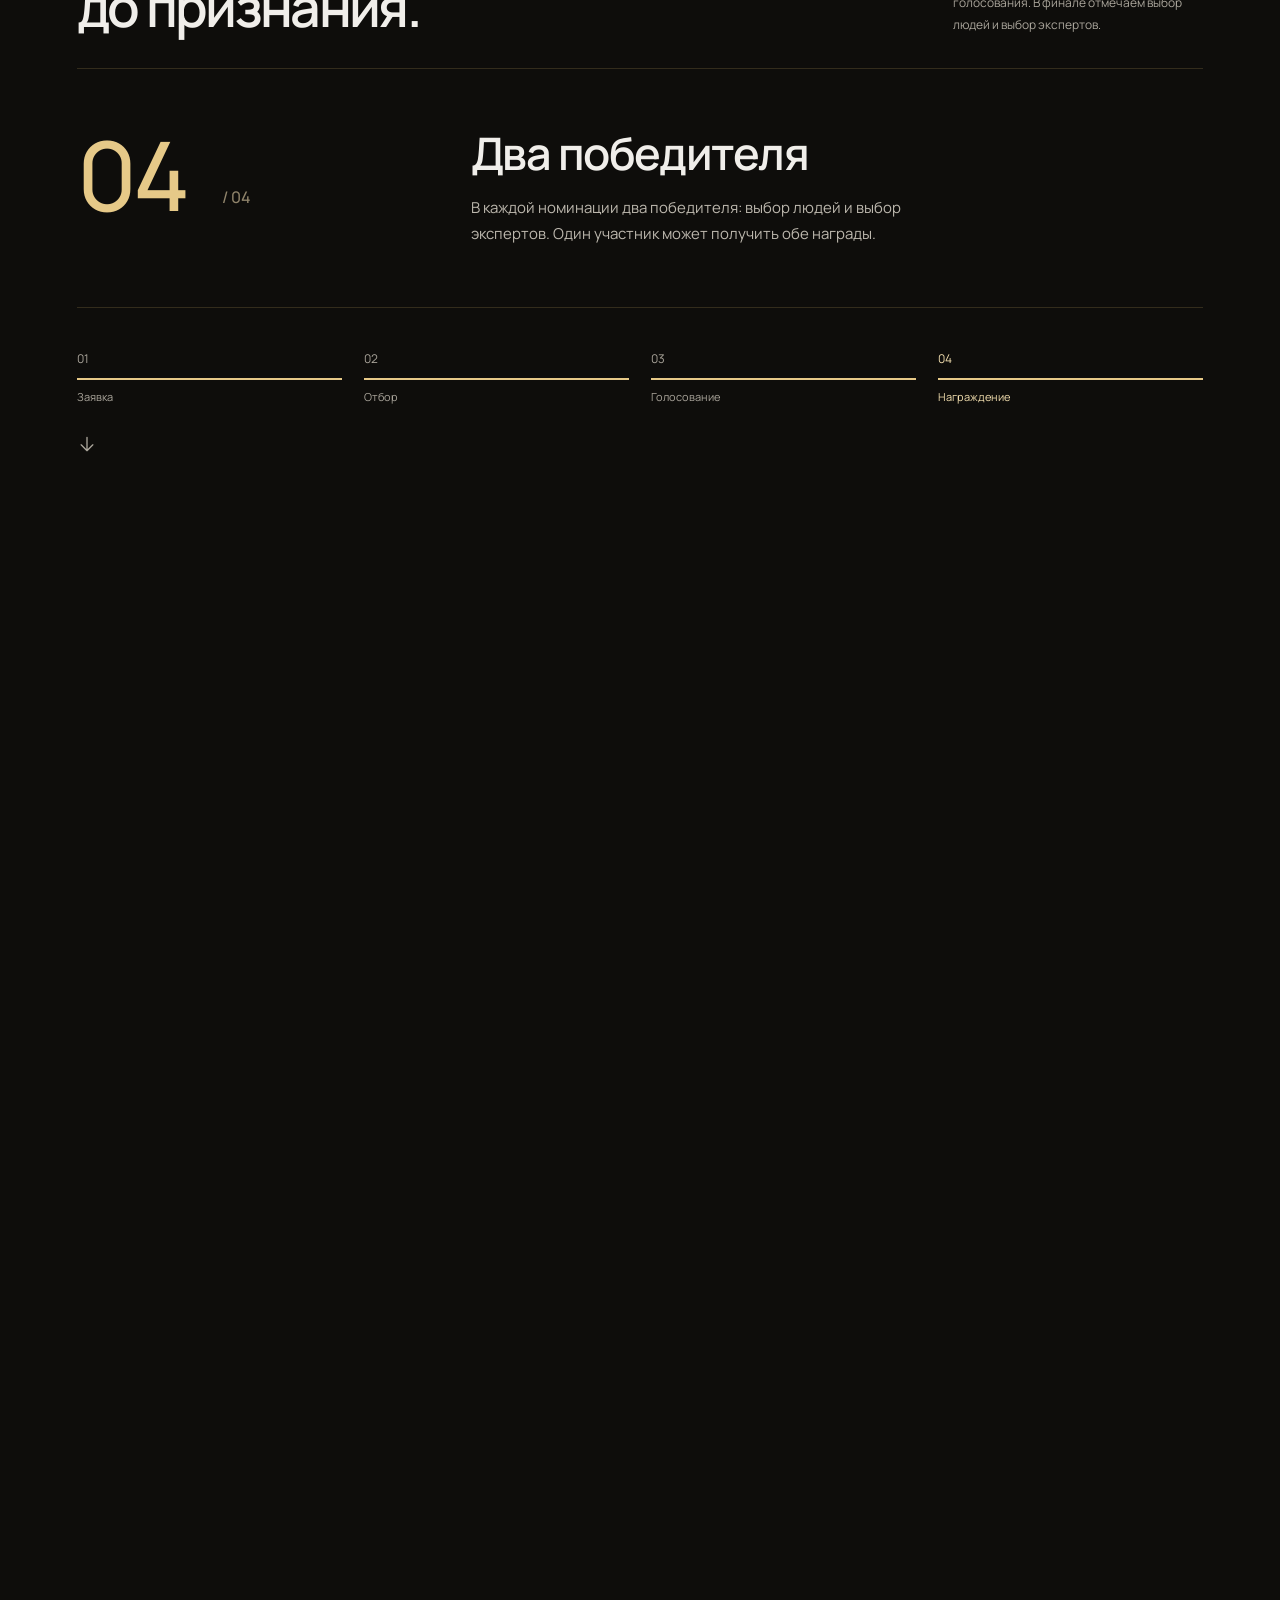
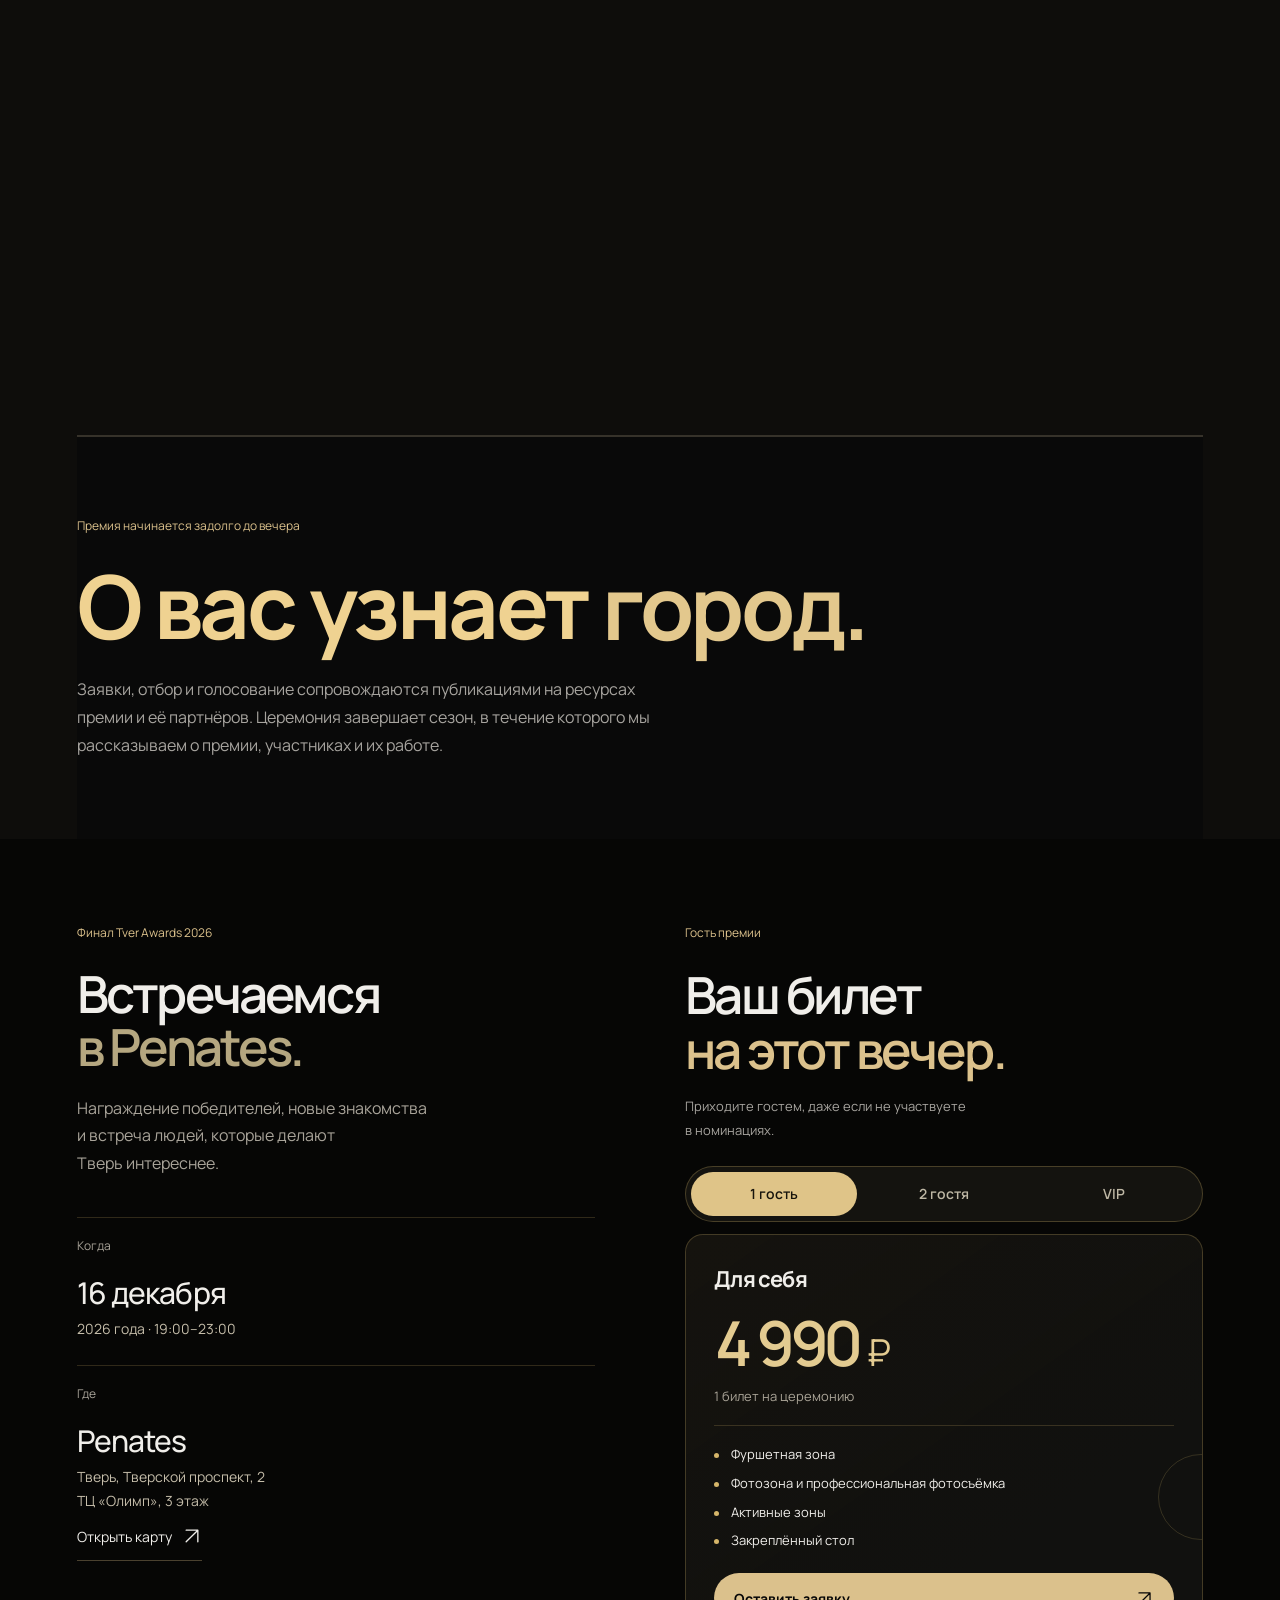
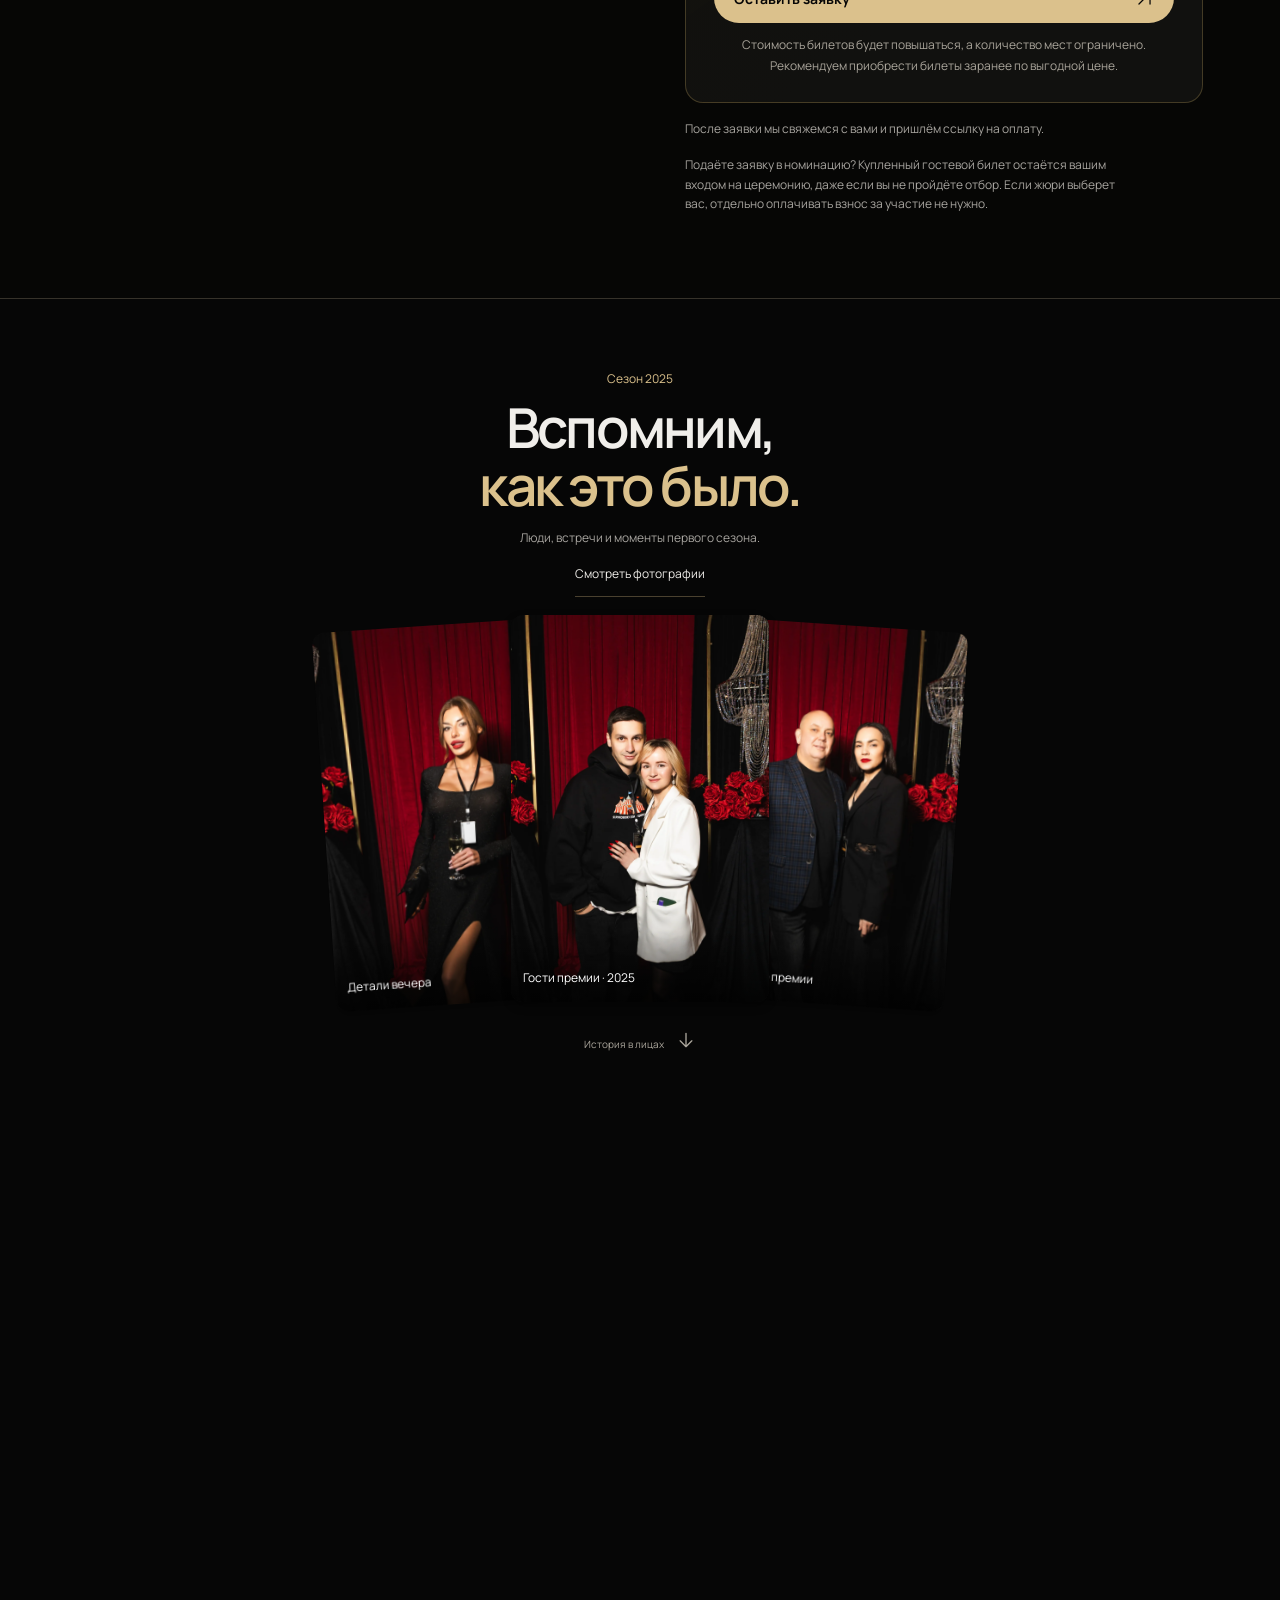
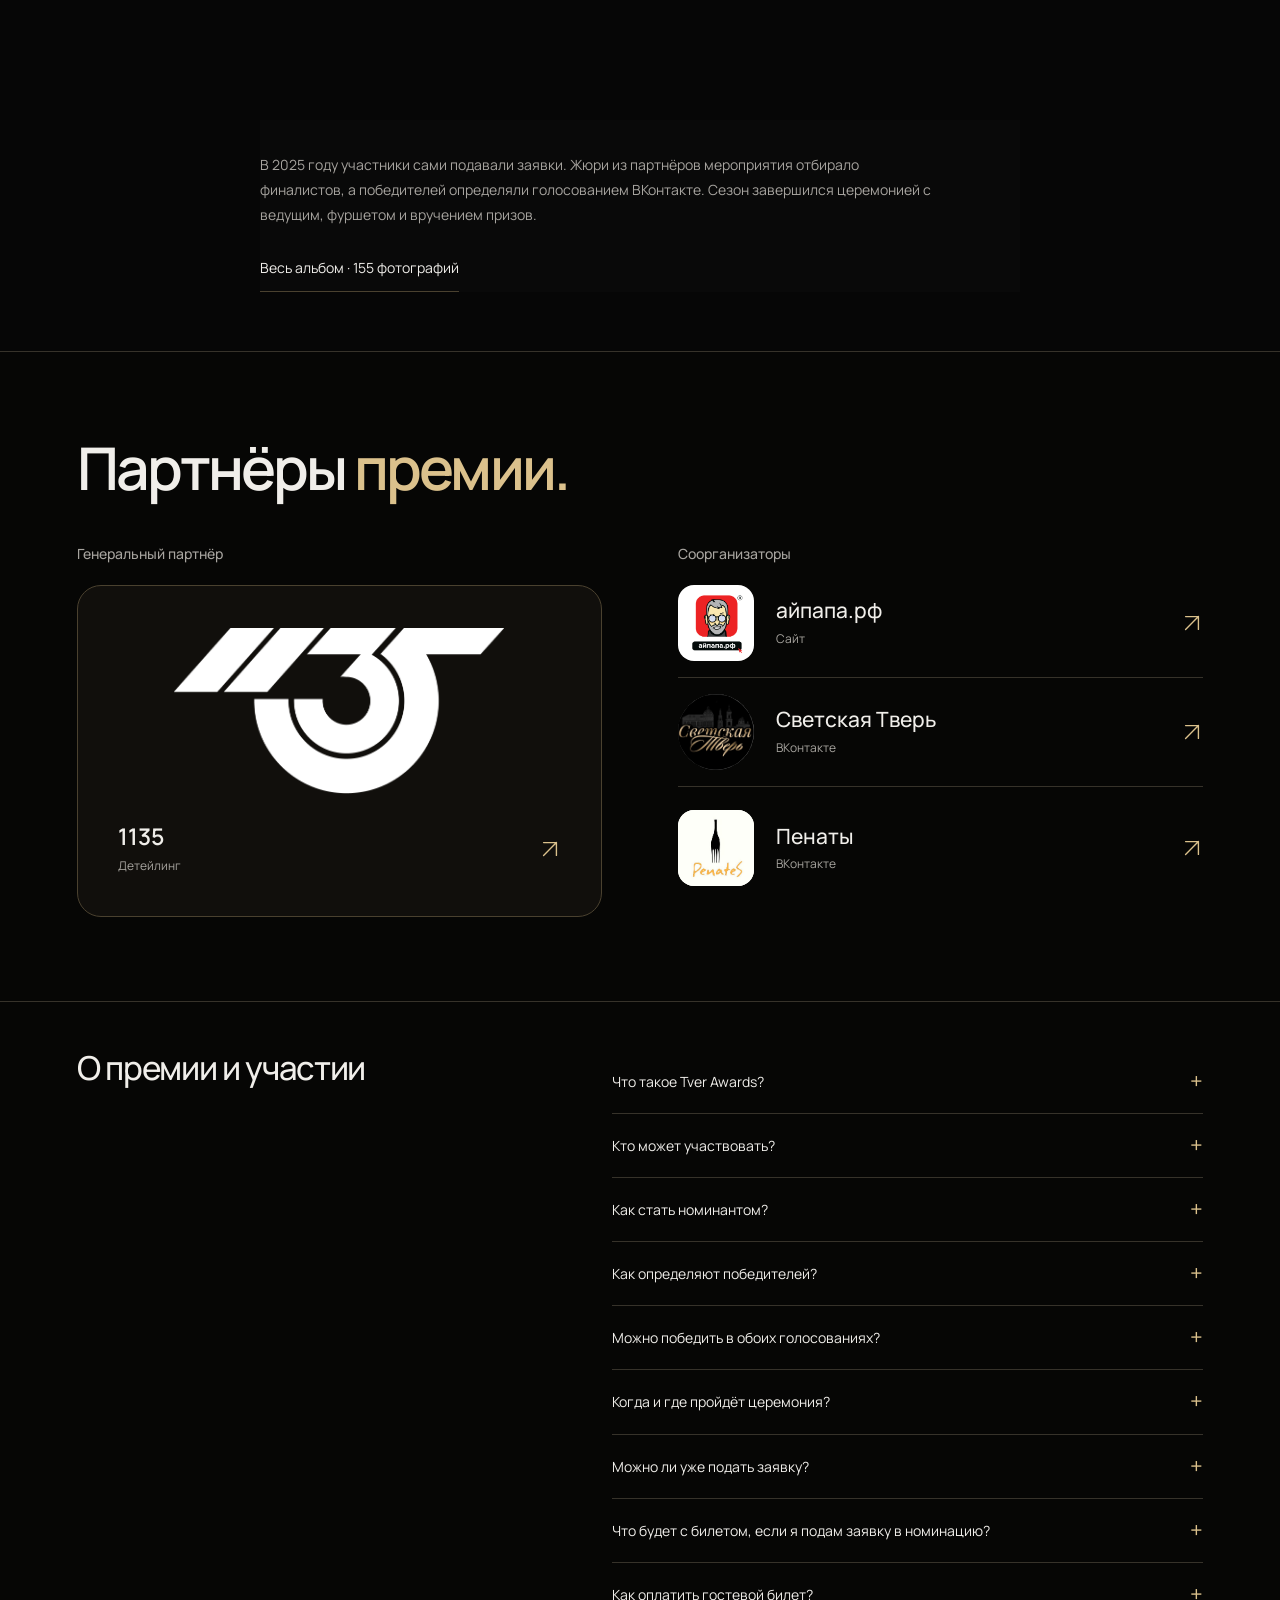
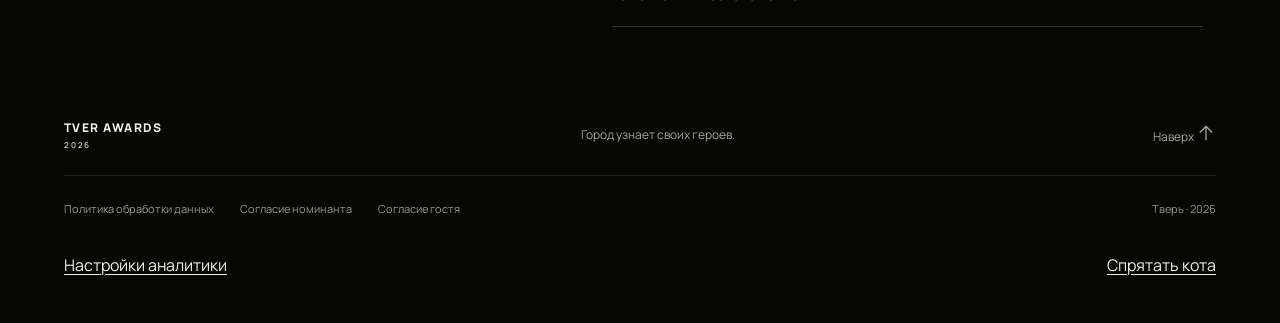
==== commit b315810b: "Raise guest ticket prices to 4990 and 8490 rubles" ====
--- a/index.html
+++ b/index.html
@@ -20,7 +20,7 @@
 <meta name="twitter:card" content="summary_large_image">
 <meta name="theme-color" content="#090909">
 <link rel="icon" href="data:image/svg+xml,%3Csvg xmlns='http://www.w3.org/2000/svg' viewBox='0 0 64 64'%3E%3Crect width='64' height='64' rx='12' fill='%23090909'/%3E%3Cpath d='M12 48L32 10l20 38H40l-8-17-8 17Z' fill='%23d6b66a'/%3E%3C/svg%3E">
-<link rel="stylesheet" href="/variant-3/base.css?v=20261022launch1"><link rel="stylesheet" href="/variant-3/gallery.css?v=20261022launch1"><link rel="stylesheet" href="/variant-3/story.css?v=20261022launch1"><script src="/variant-3/app.js?v=20261111nominations1" defer></script><script src="/variant-3/motion-engine.js?v=20261022launch1" defer></script><script src="/variant-3/story.js?v=20261022launch1" defer></script><link rel="stylesheet" href="/variant-3/continuity.css?v=20261022launch1"><script src="/variant-3/ring.js?v=20261022launch1" defer></script><script src="/variant-3/continuity.js?v=20261104vip1" defer></script><script src="/variant-3/icons.js?v=20261022launch1" defer></script><link rel="stylesheet" href="/variant-3/participation.css?v=20261022nominations1"><link rel="stylesheet" href="/variant-3/compact.css?v=20261104vip1"><script src="/variant-3/compact.js?v=20261104vip1" defer></script><link rel="stylesheet" href="/variant-3/restored.css?v=20261022launch1"><link rel="stylesheet" href="/variant-3/motion.css?v=20261104vip1"><script src="/site-config.js?v=20261103forms1" defer></script><script src="/variant-3/form-validation.js?v=20261023nocheck" defer></script><script src="/variant-3/requests.js?v=20261103forms1" defer></script><link rel="stylesheet" href="/variant-3/memory-scene.css?v=20261022launch1"><link rel="stylesheet" href="/variant-3/cinematic.css?v=20261022launch1"><script src="/variant-3/cinematic.js?v=20261022launch1" defer></script><link rel="stylesheet" href="/variant-3/analytics-consent.css?v=20261027consent1"><script src="/variant-3/analytics-consent.js?v=20261104vip1" defer></script><link rel="stylesheet" href="/variant-3/partners.css?v=20261029penates1">
+<link rel="stylesheet" href="/variant-3/base.css?v=20261022launch1"><link rel="stylesheet" href="/variant-3/gallery.css?v=20261022launch1"><link rel="stylesheet" href="/variant-3/story.css?v=20261022launch1"><script src="/variant-3/app.js?v=20261111nominations1" defer></script><script src="/variant-3/motion-engine.js?v=20261022launch1" defer></script><script src="/variant-3/story.js?v=20261022launch1" defer></script><link rel="stylesheet" href="/variant-3/continuity.css?v=20261022launch1"><script src="/variant-3/ring.js?v=20261022launch1" defer></script><script src="/variant-3/continuity.js?v=20261104vip1" defer></script><script src="/variant-3/icons.js?v=20261022launch1" defer></script><link rel="stylesheet" href="/variant-3/participation.css?v=20261022nominations1"><link rel="stylesheet" href="/variant-3/compact.css?v=20261104vip1"><script src="/variant-3/compact.js?v=20261111prices1" defer></script><link rel="stylesheet" href="/variant-3/restored.css?v=20261022launch1"><link rel="stylesheet" href="/variant-3/motion.css?v=20261104vip1"><script src="/site-config.js?v=20261103forms1" defer></script><script src="/variant-3/form-validation.js?v=20261023nocheck" defer></script><script src="/variant-3/requests.js?v=20261103forms1" defer></script><link rel="stylesheet" href="/variant-3/memory-scene.css?v=20261022launch1"><link rel="stylesheet" href="/variant-3/cinematic.css?v=20261022launch1"><script src="/variant-3/cinematic.js?v=20261022launch1" defer></script><link rel="stylesheet" href="/variant-3/analytics-consent.css?v=20261027consent1"><script src="/variant-3/analytics-consent.js?v=20261104vip1" defer></script><link rel="stylesheet" href="/variant-3/partners.css?v=20261029penates1">
 <script type="application/ld+json">{"@context":"https://schema.org","@graph":[{"@type":"WebSite","@id":"https://tver-awards.ru/#website","url":"https://tver-awards.ru/","name":"Tver Awards","alternateName":"Тверь Эвордс","inLanguage":"ru-RU"},{"@type":"Event","@id":"https://tver-awards.ru/#event","name":"Tver Awards 2026 — церемония премии года в Твери","url":"https://tver-awards.ru/","description":"Церемония награждения победителей Tver Awards 2026. Десять номинаций для специалистов и творческих проектов Твери. В каждой номинации отмечаем выбор людей и выбор экспертов.","startDate":"2026-12-16T19:00:00+03:00","endDate":"2026-12-16T23:00:00+03:00","eventStatus":"https://schema.org/EventScheduled","eventAttendanceMode":"https://schema.org/OfflineEventAttendanceMode","image":["https://tver-awards.ru/photos/6E6A4676.webp","https://tver-awards.ru/photos/6E6A4711.webp"],"location":{"@type":"Place","name":"Penates (Пенаты)","address":{"@type":"PostalAddress","streetAddress":"Тверской проспект, 2, ТЦ «Олимп», 3 этаж","addressLocality":"Тверь","addressRegion":"Тверская область","addressCountry":"RU"}},"organizer":{"@type":"Organization","name":"ИП Лебедев Владислав Валерьевич","url":"https://tver-awards.ru/"}}]}</script>
 <meta name="google-site-verification" content="hQDJFz3rLdV8tsciXYeJGJTNX1Gy1mduPp4gABZJcs0" />
 <link rel="stylesheet" href="/variant-3/cat.css?v=20261110cat-restore1">
@@ -50,7 +50,7 @@
   <div class="process-stage"><div class="process-count" aria-hidden="true">01</div><ol class="steps"><li><span class="step-number">01</span><h3>Подайте заявку</h3><p>Выберите номинацию, расскажите о своих достижениях и добавьте ссылки на работы.</p></li><li><span class="step-number">02</span><h3>Экспертный отбор</h3><p>Жюри из экспертов по направлениям рассмотрит бесплатные заявки и отберёт номинантов. Для участия в голосовании отобранные номинанты оплачивают взнос 1 490 ₽.</p></li><li><span class="step-number">03</span><h3>Два голосования</h3><p>Люди выбирают победителя открытым голосованием. Эксперты голосуют отдельно, в закрытом формате.</p></li><li><span class="step-number">04</span><h3>Два победителя</h3><p>В каждой номинации два победителя: выбор людей и выбор экспертов. Один участник может получить обе награды.</p></li></ol></div><div class="process-navigation" aria-label="Этапы премии"><button type="button" data-stage="0" aria-label="Этап 1: Заявка"><span>01</span><i aria-hidden="true"></i><small>Заявка</small></button><button type="button" data-stage="1" aria-label="Этап 2: Экспертный отбор"><span>02</span><i aria-hidden="true"></i><small>Отбор</small></button><button type="button" data-stage="2" aria-label="Этап 3: Два голосования"><span>03</span><i aria-hidden="true"></i><small>Голосование</small></button><button type="button" data-stage="3" aria-label="Этап 4: Награждение победителей"><span>04</span><i aria-hidden="true"></i><small>Награждение</small></button></div><span class="process-scroll"><span aria-hidden="true">↓</span></span></div><div class="media-note"><span class="small-label">Премия начинается задолго до вечера</span><h3 aria-label="О вас узнает город."><span aria-hidden="true">О вас</span> <span aria-hidden="true">узнает</span> <span aria-hidden="true">город.</span></h3><p>Заявки, отбор и голосование сопровождаются публикациями на ресурсах премии и её партнёров. Церемония завершает сезон, в течение которого мы рассказываем о премии, участниках и их работе.</p></div>
  </section>
  <div class="visit-block"><section id="evening" class="evening section-shell"><div class="evening-heading reveal-block"><span class="small-label">Финал Tver Awards 2026</span><h2>Встречаемся<br><span>в Penates.</span></h2><p>Награждение победителей, новые знакомства и встреча людей, которые делают Тверь интереснее.</p></div><div class="event-details reveal-block"><div><span>Когда</span><strong>16 декабря</strong><p>2026 года · 19:00–23:00</p></div><div><span>Где</span><strong>Penates</strong><p>Тверь, Тверской проспект, 2<br>ТЦ «Олимп», 3 этаж</p><a class="text-button" href="https://yandex.ru/maps/?text=Penates%20Тверь%20Тверской%20проспект%202" target="_blank" rel="noopener noreferrer">Открыть карту <svg class="arrow-icon" viewBox="0 0 24 24" aria-hidden="true"><path d="M5 19 19 5M5 5h14v14"/></svg></a></div></div></section>
-<section id="tickets" class="tickets section-shell"><div class="section-heading"><div><span class="small-label">Гость премии</span><h2>Ваш билет<br><span>на этот вечер.</span></h2></div><p>Приходите гостем, даже если не участвуете в номинациях.</p></div><div class="ticket-picker"><div class="ticket-tabs" role="tablist" aria-label="Тариф билета"><button type="button" role="tab" id="ticket-tab-single" aria-selected="true" aria-controls="ticket-panel" data-plan="single">1 гость</button><button type="button" role="tab" id="ticket-tab-pair" aria-selected="false" aria-controls="ticket-panel" tabindex="-1" data-plan="pair">2 гостя</button><button type="button" role="tab" id="ticket-tab-vip" aria-selected="false" aria-controls="ticket-panel" tabindex="-1" data-plan="vip">VIP</button></div><div class="ticket-option" id="ticket-panel" role="tabpanel" aria-labelledby="ticket-tab-single" tabindex="0"><div class="ticket-summary" aria-live="polite" aria-atomic="true"><h3 id="ticket-title">Для себя</h3><p class="ticket-price"><span id="ticket-amount">1 490</span> <span class="currency">₽</span></p><p class="ticket-quantity" id="ticket-quantity">1 билет на церемонию</p></div><ul class="ticket-includes"><li>Фуршетная зона</li><li>Фотозона и профессиональная фотосъёмка</li><li>Активные зоны</li><li>Закреплённый стол</li></ul><button type="button" class="button" id="ticket-request" aria-haspopup="dialog" aria-controls="guest-dialog">Оставить заявку <svg class="arrow-icon" viewBox="0 0 24 24" aria-hidden="true"><path d="M5 19 19 5M5 5h14v14"/></svg></button><p class="ticket-note">Стоимость билетов будет повышаться, а количество мест ограничено. Рекомендуем приобрести билеты заранее по выгодной цене.</p></div></div><p class="ticket-explainer">После заявки мы свяжемся с вами и пришлём ссылку на оплату.</p><p class="ticket-explainer">Подаёте заявку в номинацию? Купленный билет за 1 490 ₽ остаётся вашим входом на церемонию, даже если вы не пройдёте отбор. Если жюри выберет вас, оплату билета зачтём в счёт взноса за участие.</p></section>
+<section id="tickets" class="tickets section-shell"><div class="section-heading"><div><span class="small-label">Гость премии</span><h2>Ваш билет<br><span>на этот вечер.</span></h2></div><p>Приходите гостем, даже если не участвуете в номинациях.</p></div><div class="ticket-picker"><div class="ticket-tabs" role="tablist" aria-label="Тариф билета"><button type="button" role="tab" id="ticket-tab-single" aria-selected="true" aria-controls="ticket-panel" data-plan="single">1 гость</button><button type="button" role="tab" id="ticket-tab-pair" aria-selected="false" aria-controls="ticket-panel" tabindex="-1" data-plan="pair">2 гостя</button><button type="button" role="tab" id="ticket-tab-vip" aria-selected="false" aria-controls="ticket-panel" tabindex="-1" data-plan="vip">VIP</button></div><div class="ticket-option" id="ticket-panel" role="tabpanel" aria-labelledby="ticket-tab-single" tabindex="0"><div class="ticket-summary" aria-live="polite" aria-atomic="true"><h3 id="ticket-title">Для себя</h3><p class="ticket-price"><span id="ticket-amount">4 990</span> <span class="currency">₽</span></p><p class="ticket-quantity" id="ticket-quantity">1 билет на церемонию</p></div><ul class="ticket-includes"><li>Фуршетная зона</li><li>Фотозона и профессиональная фотосъёмка</li><li>Активные зоны</li><li>Закреплённый стол</li></ul><button type="button" class="button" id="ticket-request" aria-haspopup="dialog" aria-controls="guest-dialog">Оставить заявку <svg class="arrow-icon" viewBox="0 0 24 24" aria-hidden="true"><path d="M5 19 19 5M5 5h14v14"/></svg></button><p class="ticket-note">Стоимость билетов будет повышаться, а количество мест ограничено. Рекомендуем приобрести билеты заранее по выгодной цене.</p></div></div><p class="ticket-explainer">После заявки мы свяжемся с вами и пришлём ссылку на оплату.</p><p class="ticket-explainer">Подаёте заявку в номинацию? Купленный гостевой билет остаётся вашим входом на церемонию, даже если вы не пройдёте отбор. Если жюри выберет вас, отдельно оплачивать взнос за участие не нужно.</p></section>
 
  </div>
 <section id="history" class="history section-shell"><div class="history-screen"><div class="history-title"><span class="small-label">Сезон 2025</span><h2>Вспомним,<br><span>как это было.</span></h2><p>Люди, встречи и моменты первого сезона.</p><button class="text-button" id="archive-button" type="button">Смотреть фотографии</button></div><div class="history-gallery" aria-label="Моменты премии 2025"><button class="gallery-trigger" data-photo="7" type="button" aria-label="Открыть фото: Гостья в чёрном наряде у красного занавеса"><img src="/photos/6E6A4676.webp" alt="Гостья в чёрном наряде у красного занавеса" width="1200" height="1800" loading="lazy"><span>Детали вечера</span></button><button class="archive-feature gallery-trigger" data-photo="8" type="button" aria-label="Открыть фото: двое гостей премии"><img src="/photos/6E6A4711.webp" alt="Двое гостей премии у красного занавеса" width="1200" height="1800" loading="lazy"><span>Гости премии · 2025</span></button><button class="gallery-trigger" data-photo="9" type="button" aria-label="Открыть фото: Двое гостей в вечерних нарядах у фотозоны"><img src="/photos/6E6A4650.webp" alt="Двое гостей в вечерних нарядах у фотозоны" width="1200" height="1800" loading="lazy"><span>На память о премии</span></button></div><span class="history-scroll">История в лицах <span aria-hidden="true">↓</span></span></div><div class="archive-bottom"><p>В 2025 году участники сами подавали заявки. Жюри из партнёров мероприятия отбирало финалистов, а победителей определяли голосованием ВКонтакте. Сезон завершился церемонией с ведущим, фуршетом и вручением призов.</p><a class="text-button" href="https://disk.yandex.ru/d/PMvSf7UAcv-mTQ" target="_blank" rel="noopener noreferrer">Весь альбом · 155 фотографий</a></div></section>
@@ -66,8 +66,8 @@
 <a class="partner-row partner-link" href="https://vk.ru/svetskayatver" target="_blank" rel="noopener noreferrer" aria-label="Светская Тверь, соорганизатор. Открыть ВКонтакте"><span class="partner-logo partner-logo--society"><img src="/assets/partners/svetskaya-tver.jpg" alt="" loading="lazy" decoding="async"></span><span class="partner-name"><strong>Светская Тверь</strong><small>ВКонтакте</small></span><svg class="arrow-icon" viewBox="0 0 24 24" aria-hidden="true"><path d="M5 19 19 5M5 5h14v14"/></svg></a>
 <a class="partner-row partner-link" href="https://vk.ru/penats" target="_blank" rel="noopener noreferrer" aria-label="Пенаты, соорганизатор. Открыть ВКонтакте"><span class="partner-logo partner-logo--penates"><img src="/assets/partners/penates-20261029.jpg" alt="" loading="lazy" decoding="async"></span><span class="partner-name"><strong>Пенаты</strong><small>ВКонтакте</small></span><svg class="arrow-icon" viewBox="0 0 24 24" aria-hidden="true"><path d="M5 19 19 5M5 5h14v14"/></svg></a>
 </div></div></div></section>
-<section class="questions section-shell"><h2>О премии и участии</h2><div><details><summary>Что такое Tver Awards?<span aria-hidden="true">+</span></summary><p>Tver Awards — городская премия года в Твери, которая знакомит жителей со специалистами и творческими проектами города. Участники подают заявки, эксперты отбирают номинантов, затем проходят открытое голосование людей и закрытое голосование экспертов. Финал сезона 2026 — церемония награждения 16 декабря в Penates.</p></details><details><summary>Кто может участвовать?<span aria-hidden="true">+</span></summary><p>Заявку могут подать специалисты и представители творческих проектов, связанных с Тверью. Выберите одно из десяти направлений и расскажите о своей работе. Жюри рассмотрит заявку и решит, включить ли вас в число номинантов.</p></details><details><summary>Как стать номинантом?<span aria-hidden="true">+</span></summary><p>Подайте заявку в выбранную номинацию. Жюри из экспертов по соответствующему направлению рассмотрит заявки и отберёт номинантов для голосования. Количество номинантов и сроки отбора опубликуем отдельно.</p></details><details><summary>Как определяют победителей?<span aria-hidden="true">+</span></summary><p>После отбора проходят два отдельных голосования: открытое голосование людей и закрытое голосование экспертов. В каждой номинации определяются два победителя: по мнению людей и по мнению экспертов. Результаты объявим на церемонии.</p></details><details><summary>Можно победить в обоих голосованиях?<span aria-hidden="true">+</span></summary><p>Да. Один и тот же номинант может стать победителем и по мнению людей, и по мнению экспертов. В таком случае обе награды получает один участник.</p></details><details><summary>Когда и где пройдёт церемония?<span aria-hidden="true">+</span></summary><p>16 декабря 2026 года, с 19:00 до 23:00, в Penates: Тверь, Тверской проспект, 2, ТЦ «Олимп», 3 этаж.</p></details><details><summary>Можно ли уже подать заявку?<span aria-hidden="true">+</span></summary><p>Да, приём заявок открыт. Выберите номинацию или гостевой тариф и заполните форму. После отправки появится номер заявки. Номинации и подробные правила сезона уточняются.</p></details><details><summary>Что будет с билетом, если я подам заявку в номинацию?<span aria-hidden="true">+</span></summary><p>Вы можете купить гостевой билет за 1 490 ₽ до решения жюри. Если вас отберут в номинанты, эта оплата полностью зачтётся в счёт взноса за участие, доплачивать его не нужно. Если не пройдёте отбор, билет позволит вам посетить церемонию как гостю. Покупка билета не влияет на решение жюри.</p></details><details><summary>Как оплатить гостевой билет?<span aria-hidden="true">+</span></summary><p>Выберите тариф и оставьте заявку. Организатор свяжется с вами и пришлёт ссылку на оплату. Деньги на сайте не списываются.</p></details></div></section>
-</main><dialog class="request-dialog" id="nominee-dialog" aria-labelledby="nominee-dialog-title" aria-describedby="nominee-dialog-desc"><div class="request-dialog-header"><div><span class="dialog-eyebrow">TVER AWARDS · 2026</span><h2 id="nominee-dialog-title">Заявка в номинацию</h2></div><button class="request-close" type="button" aria-label="Закрыть форму"><svg viewBox="0 0 24 24" aria-hidden="true"><path d="m6 6 12 12M18 6 6 18"/></svg></button></div><div class="request-dialog-body"><p id="nominee-dialog-desc">Расскажите о своём деле и добавьте ссылки на работы. Экспертное жюри рассмотрит заявку и решит, включить ли вас в число номинантов.</p><p class="availability" data-form-availability role="status">Для отправки заявки включите JavaScript и откройте сайт по HTTPS.</p><div id="nomination-preview" class="nomination-preview"><div class="nomination-fee"><span>Подача заявки</span><strong>Бесплатно</strong><span>После отбора жюри</span><strong>1 490 ₽</strong></div><p>Взнос за участие в голосовании оплачивается после отбора жюри. Если вы уже купили гостевой билет за 1 490 ₽, его оплату зачтём в счёт взноса. Если не пройдёте отбор, сможете прийти на церемонию как гость.</p><a class="participation-link" href="/nominee-participation.html" target="_blank" rel="noopener">Подробнее об участии</a><button class="button" id="nomination-continue" type="button">Заполнить заявку <svg class="arrow-icon" viewBox="0 0 24 24" aria-hidden="true"><path d="M5 12h14m-6-6 6 6-6 6"/></svg></button></div><form hidden id="application-form" class="application-form" data-request-type="nominee" method="post" action="/api/applications"><fieldset class="request-fields" disabled>
+<section class="questions section-shell"><h2>О премии и участии</h2><div><details><summary>Что такое Tver Awards?<span aria-hidden="true">+</span></summary><p>Tver Awards — городская премия года в Твери, которая знакомит жителей со специалистами и творческими проектами города. Участники подают заявки, эксперты отбирают номинантов, затем проходят открытое голосование людей и закрытое голосование экспертов. Финал сезона 2026 — церемония награждения 16 декабря в Penates.</p></details><details><summary>Кто может участвовать?<span aria-hidden="true">+</span></summary><p>Заявку могут подать специалисты и представители творческих проектов, связанных с Тверью. Выберите одно из десяти направлений и расскажите о своей работе. Жюри рассмотрит заявку и решит, включить ли вас в число номинантов.</p></details><details><summary>Как стать номинантом?<span aria-hidden="true">+</span></summary><p>Подайте заявку в выбранную номинацию. Жюри из экспертов по соответствующему направлению рассмотрит заявки и отберёт номинантов для голосования. Количество номинантов и сроки отбора опубликуем отдельно.</p></details><details><summary>Как определяют победителей?<span aria-hidden="true">+</span></summary><p>После отбора проходят два отдельных голосования: открытое голосование людей и закрытое голосование экспертов. В каждой номинации определяются два победителя: по мнению людей и по мнению экспертов. Результаты объявим на церемонии.</p></details><details><summary>Можно победить в обоих голосованиях?<span aria-hidden="true">+</span></summary><p>Да. Один и тот же номинант может стать победителем и по мнению людей, и по мнению экспертов. В таком случае обе награды получает один участник.</p></details><details><summary>Когда и где пройдёт церемония?<span aria-hidden="true">+</span></summary><p>16 декабря 2026 года, с 19:00 до 23:00, в Penates: Тверь, Тверской проспект, 2, ТЦ «Олимп», 3 этаж.</p></details><details><summary>Можно ли уже подать заявку?<span aria-hidden="true">+</span></summary><p>Да, приём заявок открыт. Выберите номинацию или гостевой тариф и заполните форму. После отправки появится номер заявки. Номинации и подробные правила сезона уточняются.</p></details><details><summary>Что будет с билетом, если я подам заявку в номинацию?<span aria-hidden="true">+</span></summary><p>Вы можете купить гостевой билет до решения жюри. Если вас отберут в номинанты, отдельно оплачивать взнос за участие не нужно. Если не пройдёте отбор, билет позволит вам посетить церемонию как гостю. Покупка билета не влияет на решение жюри.</p></details><details><summary>Как оплатить гостевой билет?<span aria-hidden="true">+</span></summary><p>Выберите тариф и оставьте заявку. Организатор свяжется с вами и пришлёт ссылку на оплату. Деньги на сайте не списываются.</p></details></div></section>
+</main><dialog class="request-dialog" id="nominee-dialog" aria-labelledby="nominee-dialog-title" aria-describedby="nominee-dialog-desc"><div class="request-dialog-header"><div><span class="dialog-eyebrow">TVER AWARDS · 2026</span><h2 id="nominee-dialog-title">Заявка в номинацию</h2></div><button class="request-close" type="button" aria-label="Закрыть форму"><svg viewBox="0 0 24 24" aria-hidden="true"><path d="m6 6 12 12M18 6 6 18"/></svg></button></div><div class="request-dialog-body"><p id="nominee-dialog-desc">Расскажите о своём деле и добавьте ссылки на работы. Экспертное жюри рассмотрит заявку и решит, включить ли вас в число номинантов.</p><p class="availability" data-form-availability role="status">Для отправки заявки включите JavaScript и откройте сайт по HTTPS.</p><div id="nomination-preview" class="nomination-preview"><div class="nomination-fee"><span>Подача заявки</span><strong>Бесплатно</strong><span>После отбора жюри</span><strong>1 490 ₽</strong></div><p>Взнос за участие в голосовании оплачивается после отбора жюри. Если вы уже купили гостевой билет, отдельно оплачивать взнос за участие не нужно. Если не пройдёте отбор, сможете прийти на церемонию как гость.</p><a class="participation-link" href="/nominee-participation.html" target="_blank" rel="noopener">Подробнее об участии</a><button class="button" id="nomination-continue" type="button">Заполнить заявку <svg class="arrow-icon" viewBox="0 0 24 24" aria-hidden="true"><path d="M5 12h14m-6-6 6 6-6 6"/></svg></button></div><form hidden id="application-form" class="application-form" data-request-type="nominee" method="post" action="/api/applications"><fieldset class="request-fields" disabled>
 <label>Номинация *<select id="nomination" name="nomination" required><option value="">Выберите направление</option></select></label>
 <div class="form-row"><label>Фамилия *<input name="lastName" autocomplete="family-name" required minlength="2" maxlength="80" placeholder="Иванов"></label><label>Имя *<input name="firstName" autocomplete="given-name" required minlength="2" maxlength="80" placeholder="Иван"></label></div>
 <label>Отчество <span class="optional">если есть</span><input name="middleName" autocomplete="additional-name" maxlength="80" placeholder="Иванович"></label>
@@ -75,7 +75,7 @@
 <label>Почему именно вы должны стать номинантом? *<textarea name="achievements" rows="4" required minlength="30" maxlength="2000" placeholder="Расскажите о результатах, проектах и о том, чем ваша работа полезна людям. От 30 символов."></textarea><span class="char-count"><span id="character-count">0</span> / 2 000</span></label>
 <label>Социальные сети и ваши работы *<textarea class="social-links" name="socialLinks" required rows="2" maxlength="2500" placeholder="Например, @username в Telegram или ссылка на страницу"></textarea><span class="field-help">Можно указать ник, название аккаунта или ссылку.</span></label>
 <div class="form-trap" aria-hidden="true"><label>Не заполняйте это поле<input name="website" tabindex="-1" autocomplete="off"></label></div><label class="check-label"><input name="consent" type="checkbox" required value="yes"><span>Даю <a href="/consent-nominee.html" target="_blank" rel="noopener">согласие на обработку персональных данных</a> для рассмотрения этой заявки.</span></label><label class="check-label optional-updates"><input name="seasonUpdates" type="checkbox" value="yes"><span>Хочу получать уведомления о следующих сезонах Tver Awards и даю <a href="/consent-updates.html" target="_blank" rel="noopener">отдельное согласие на обработку контактов</a>. Необязательно, без рекламы.</span></label><p class="privacy-note">Как мы работаем с данными: <a href="/privacy.html" target="_blank" rel="noopener">политика обработки персональных данных</a>.</p><button class="button button-dark" type="submit" id="submit-button">Отправить заявку <svg class="arrow-icon" viewBox="0 0 24 24" aria-hidden="true"><path d="M5 19 19 5M5 5h14v14"/></svg></button></fieldset><p class="form-message" id="form-message" role="status" aria-live="polite"></p></form><p class="dialog-footnote">Заявка в номинацию не является заявкой на гостевой билет.</p></div></dialog><dialog class="request-dialog" id="guest-dialog" aria-labelledby="guest-dialog-title" aria-describedby="guest-dialog-desc"><div class="request-dialog-header"><div><span class="dialog-eyebrow">TVER AWARDS · 2026</span><h2 id="guest-dialog-title">Гостевой билет</h2></div><button class="request-close" type="button" aria-label="Закрыть форму"><svg viewBox="0 0 24 24" aria-hidden="true"><path d="m6 6 12 12M18 6 6 18"/></svg></button></div><div class="request-dialog-body"><p id="guest-dialog-desc">Мы свяжемся с вами, уточним детали и пришлём ссылку на оплату.</p><p class="availability" data-form-availability role="status">Для отправки заявки включите JavaScript и откройте сайт по HTTPS.</p><form id="guest-form" class="application-form" data-request-type="guest" method="post" action="/api/applications"><fieldset class="request-fields" disabled>
-<label>Ваш билет *<select id="ticket-plan" name="ticketPlan" required><option value="single">Для себя · 1 билет · 1 490 ₽</option><option value="pair">Вдвоём · 2 билета · 2 490 ₽</option><option value="vip">VIP · 1 билет · 9 990 ₽</option></select></label>
+<label>Ваш билет *<select id="ticket-plan" name="ticketPlan" required><option value="single">Для себя · 1 билет · 4 990 ₽</option><option value="pair">Вдвоём · 2 билета · 8 490 ₽</option><option value="vip">VIP · 1 билет · 9 990 ₽</option></select></label>
 <label>Имя и фамилия *<input name="fullName" autocomplete="name" required minlength="3" maxlength="160" placeholder="Как к вам обращаться"></label>
 <label>Номер телефона *<input name="phone" type="tel" autocomplete="tel" inputmode="tel" required minlength="18" maxlength="18" placeholder="+7 (___) ___-__-__"></label>
 <label>Комментарий <span class="optional">необязательно</span><textarea name="comment" rows="2" maxlength="1000" placeholder="Вопросы или пожелания по размещению"></textarea></label>
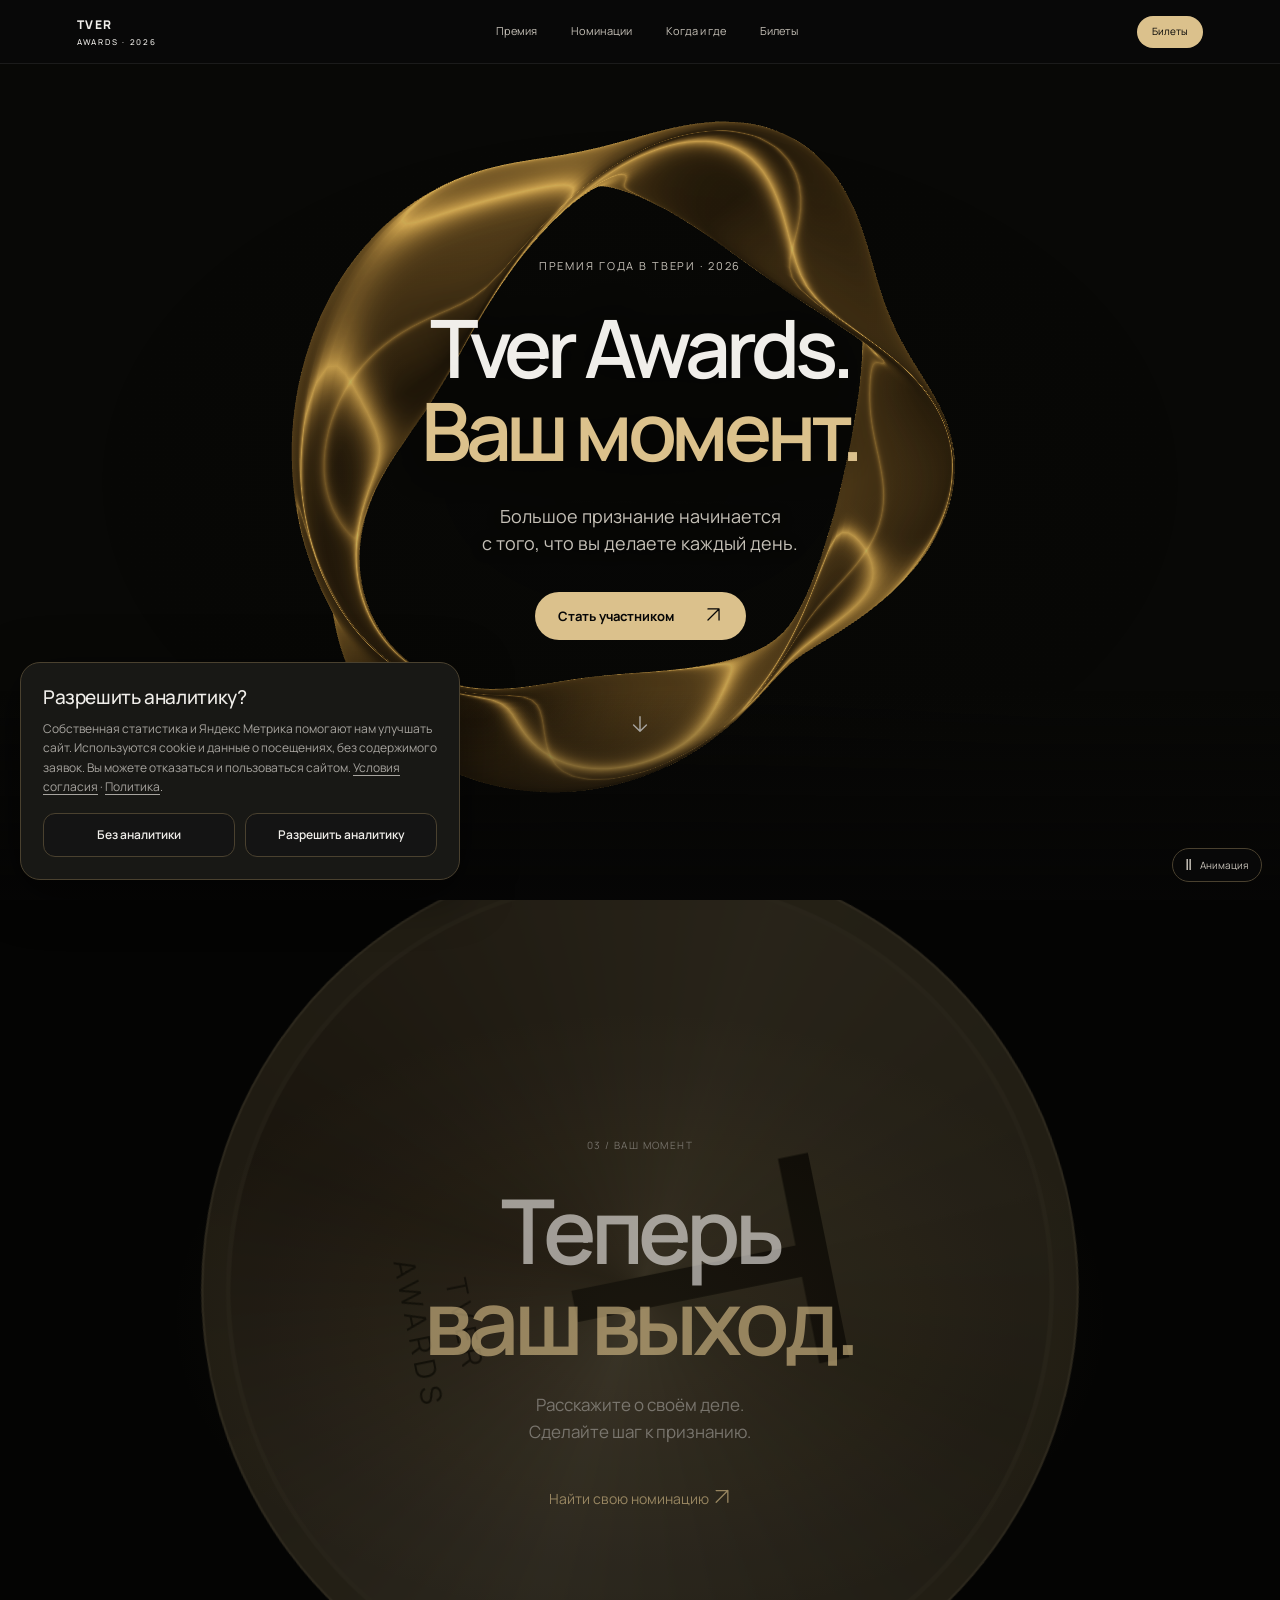
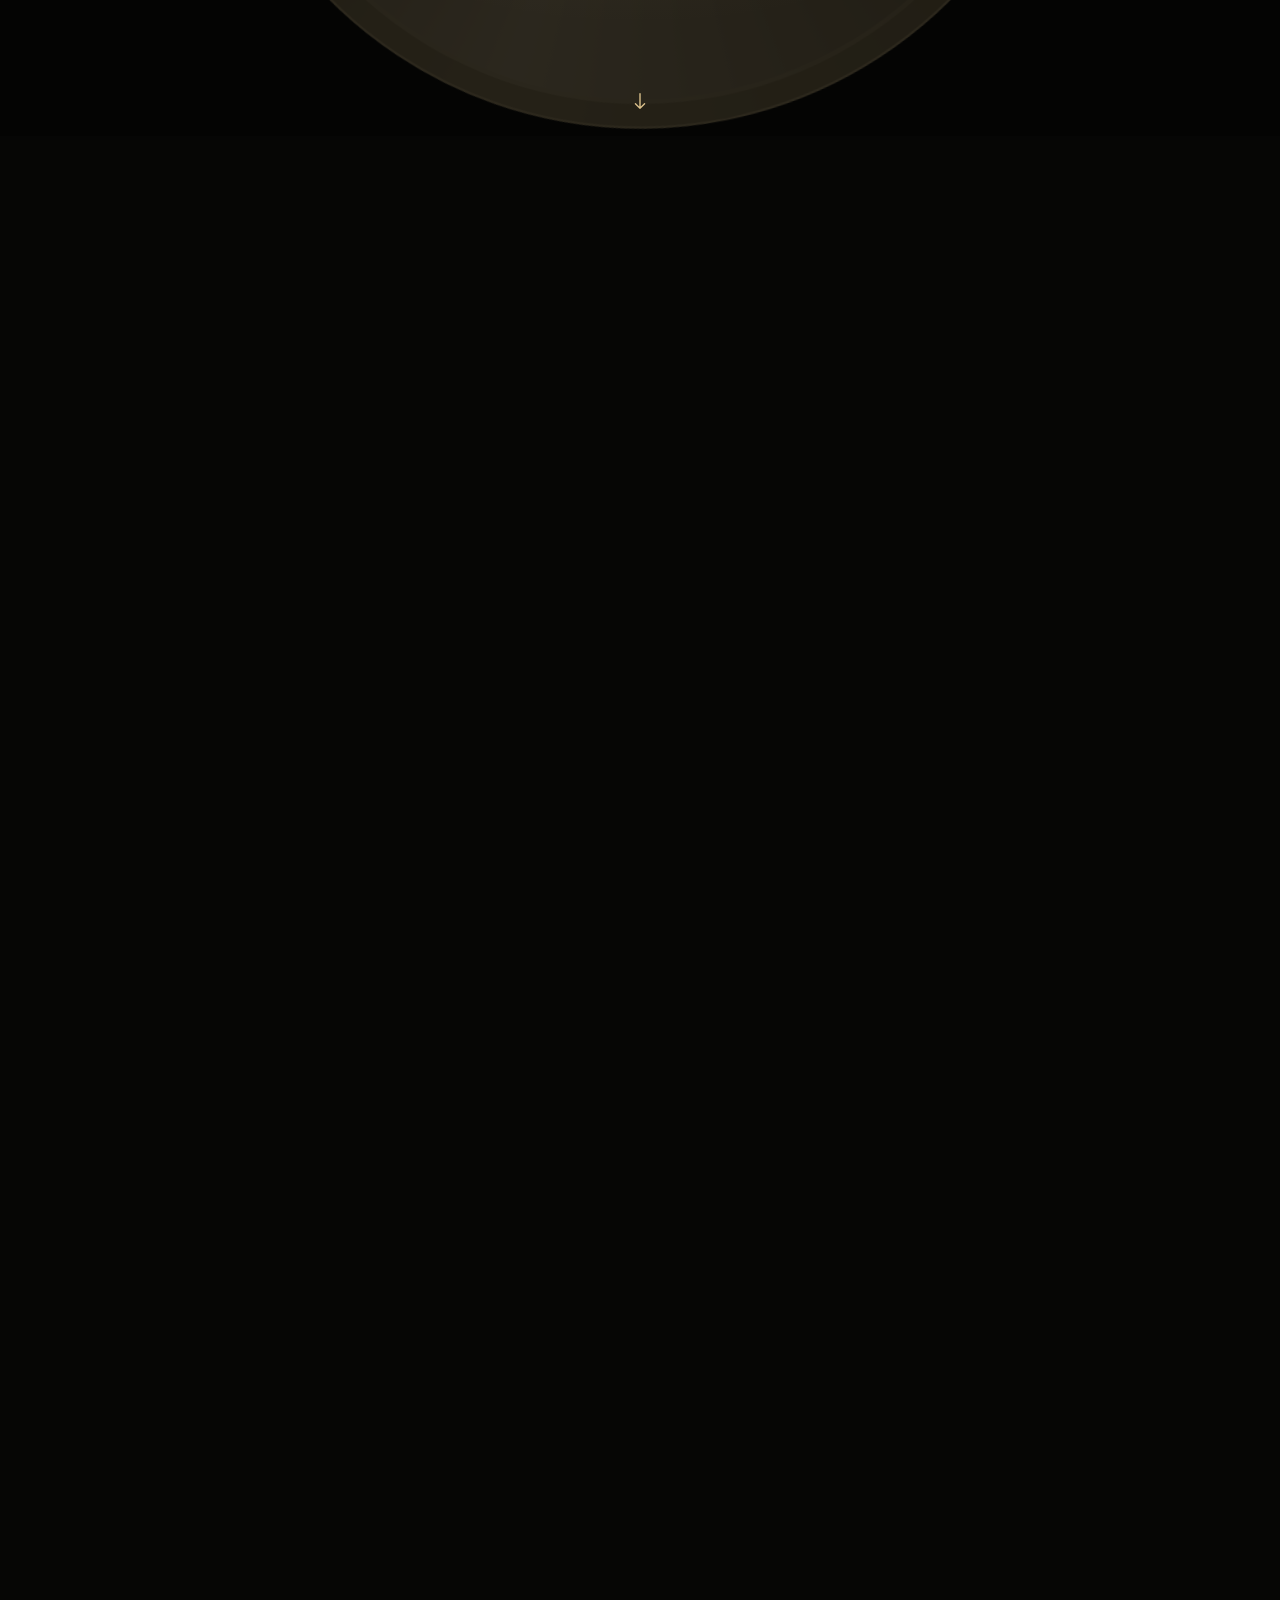
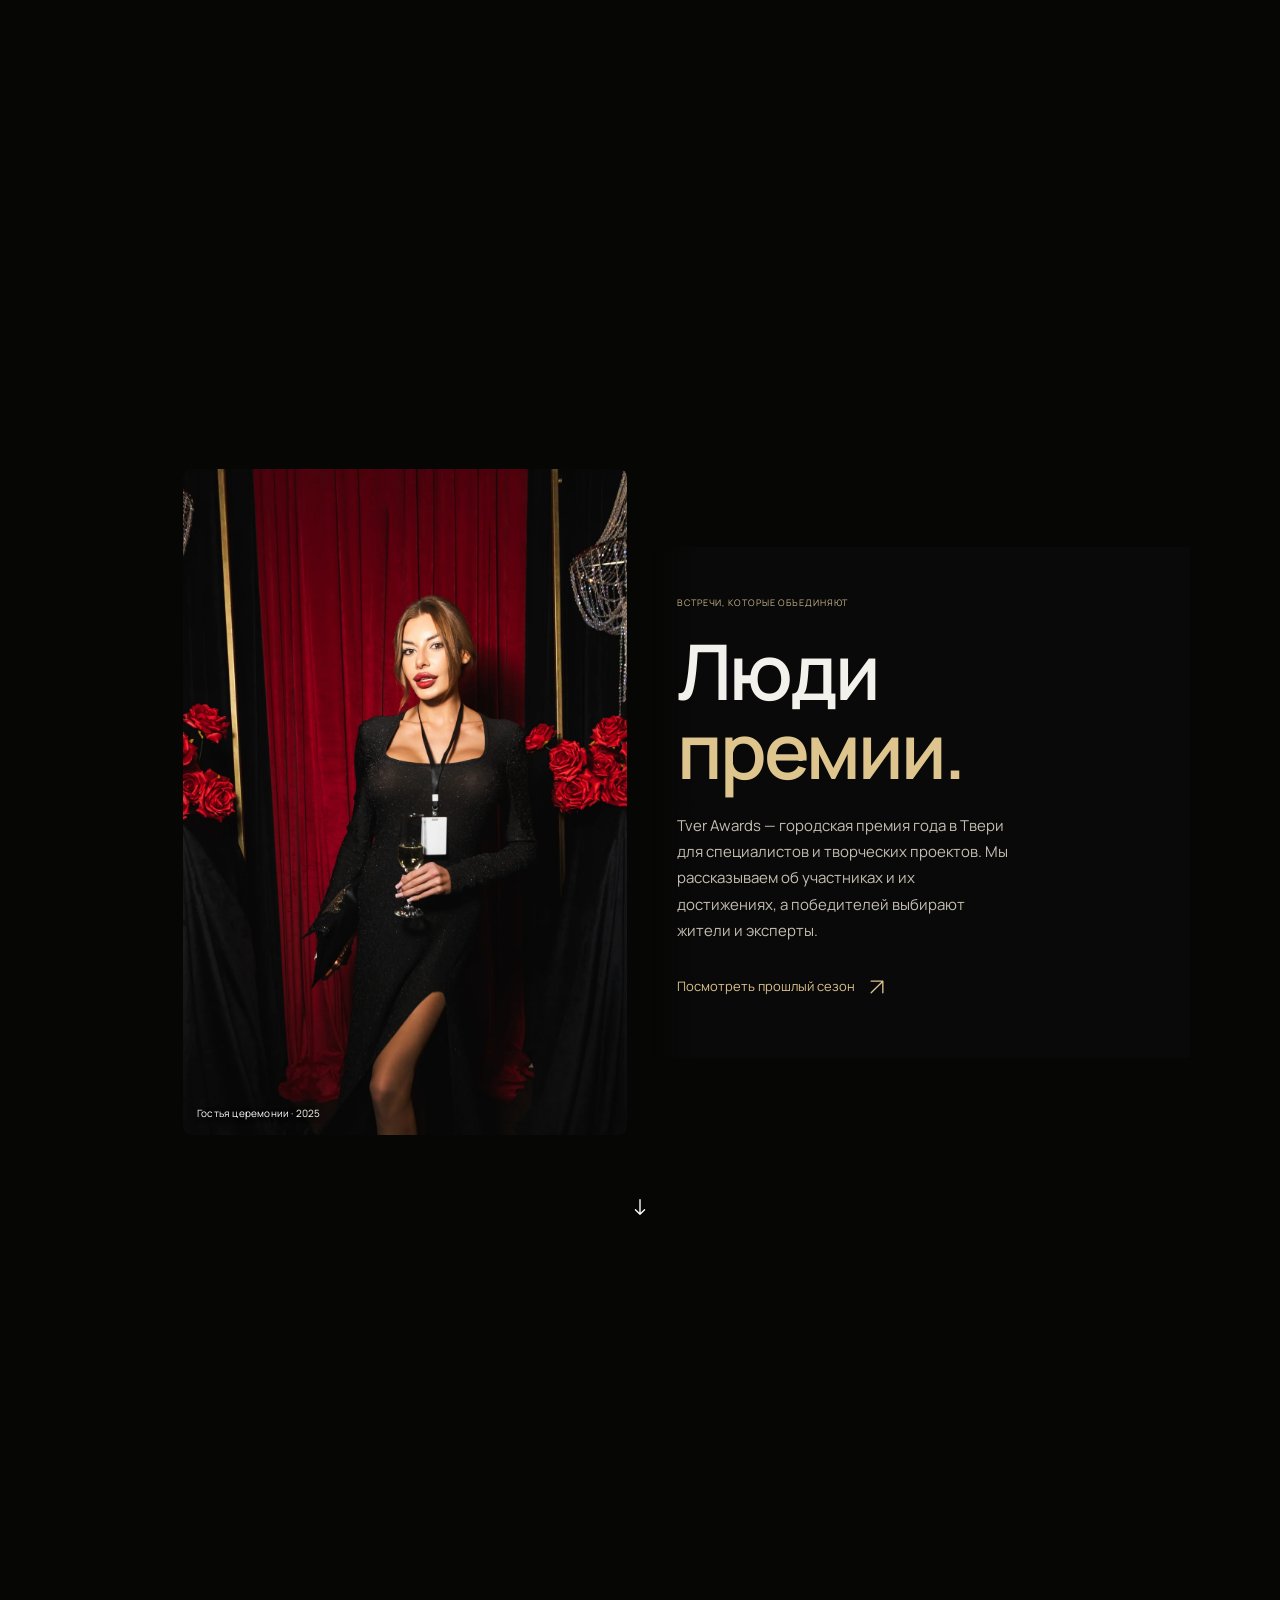
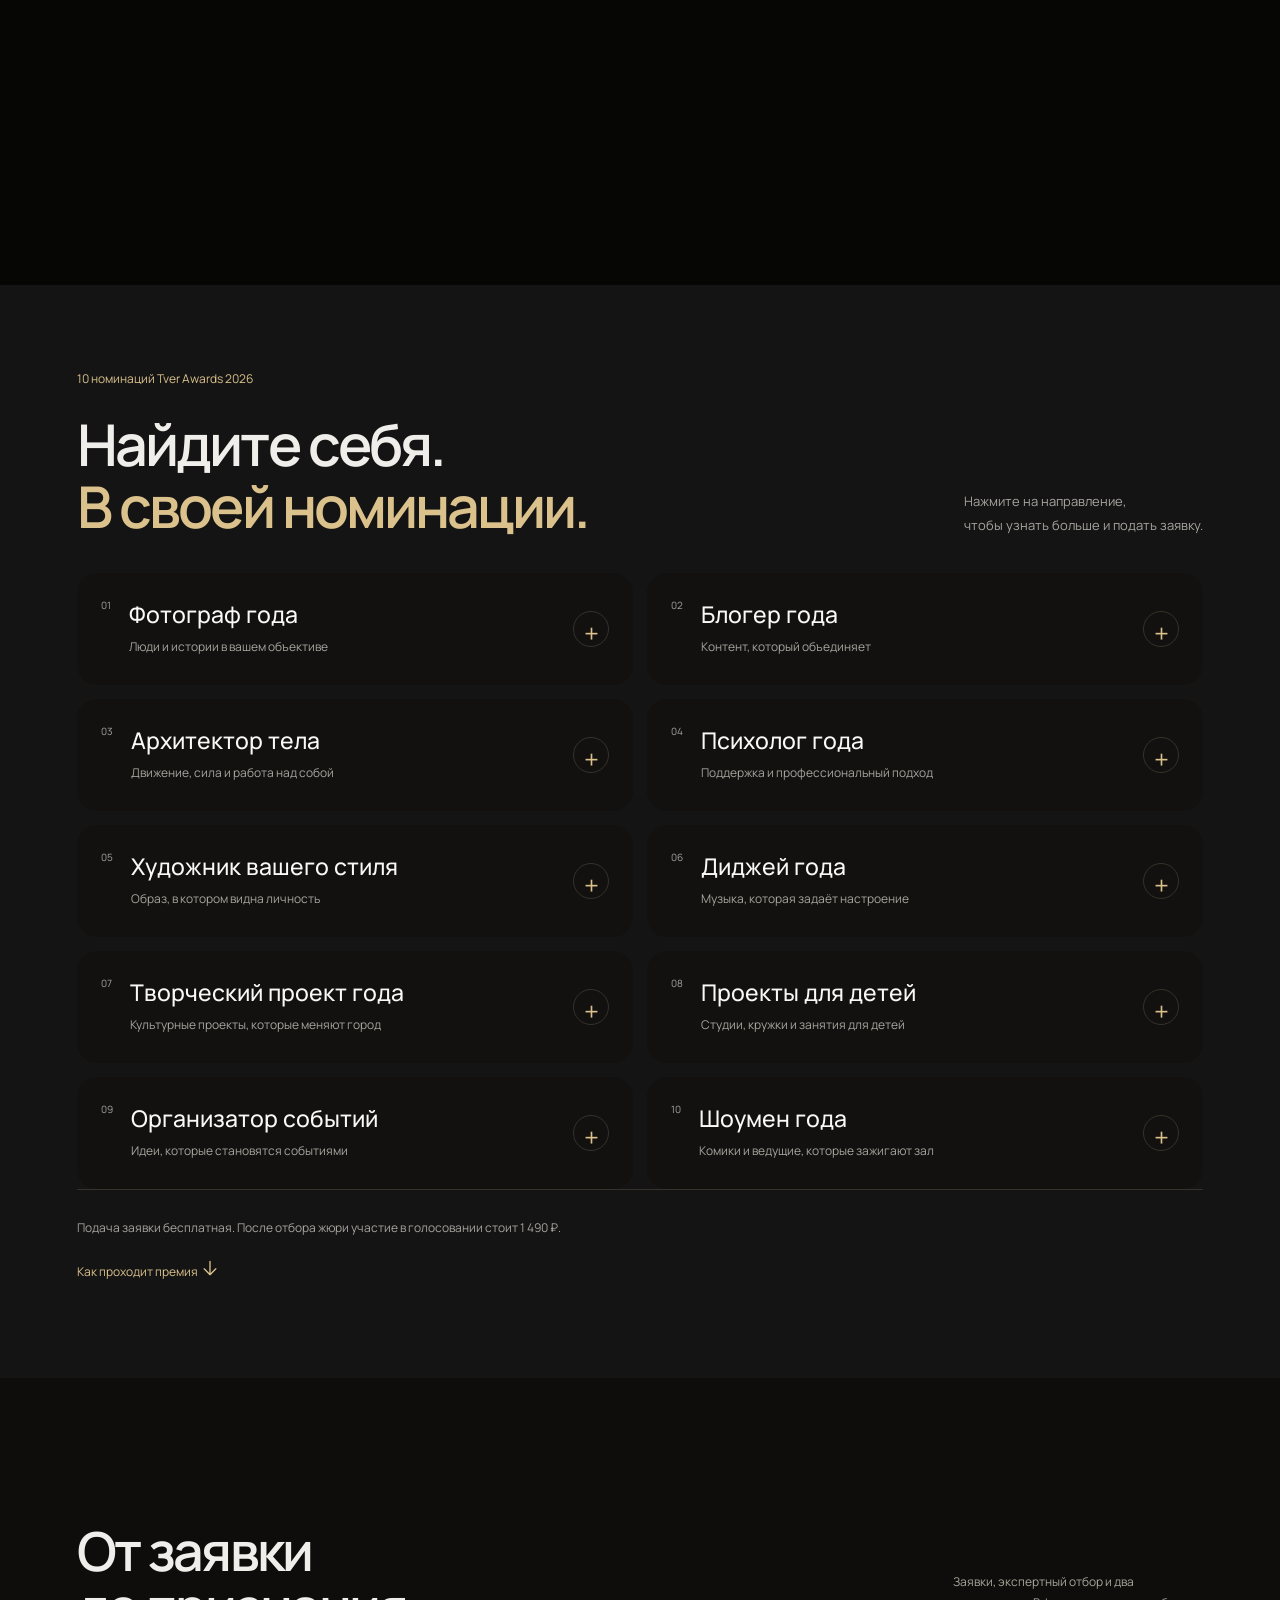
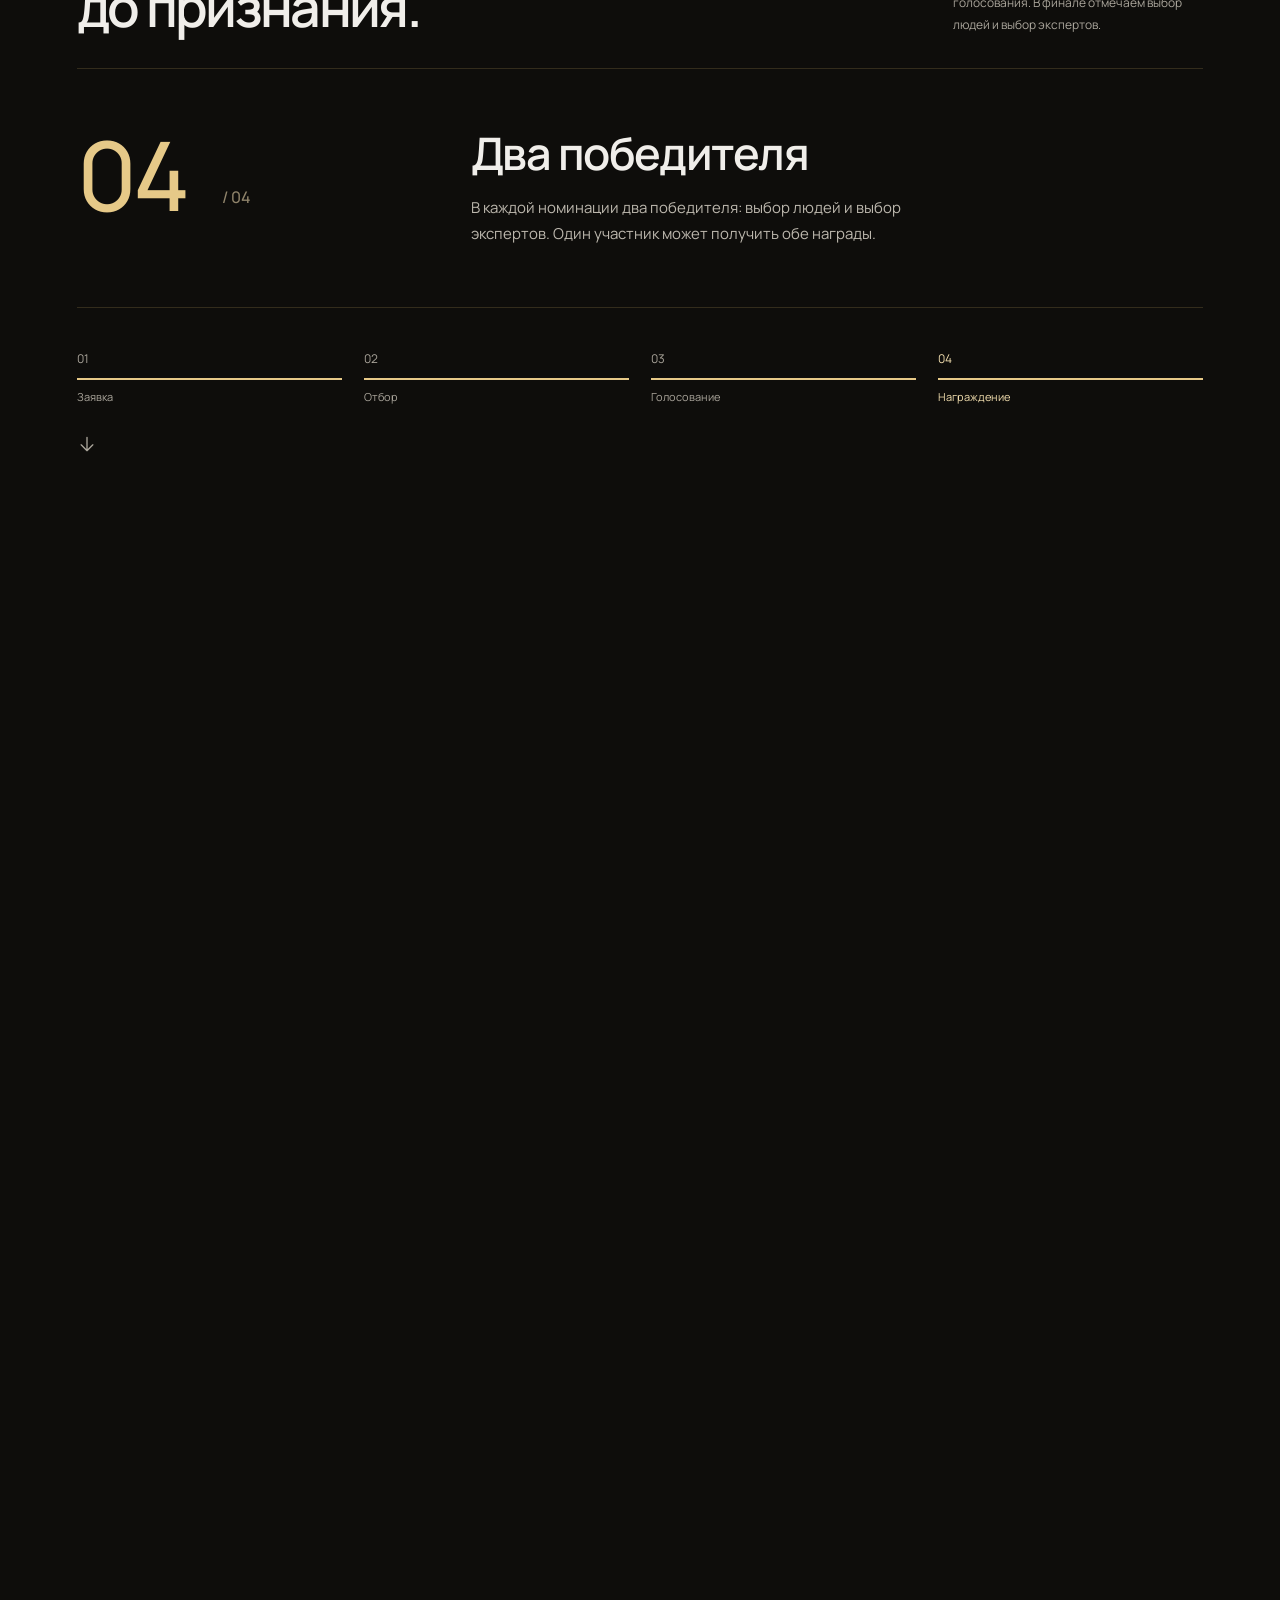
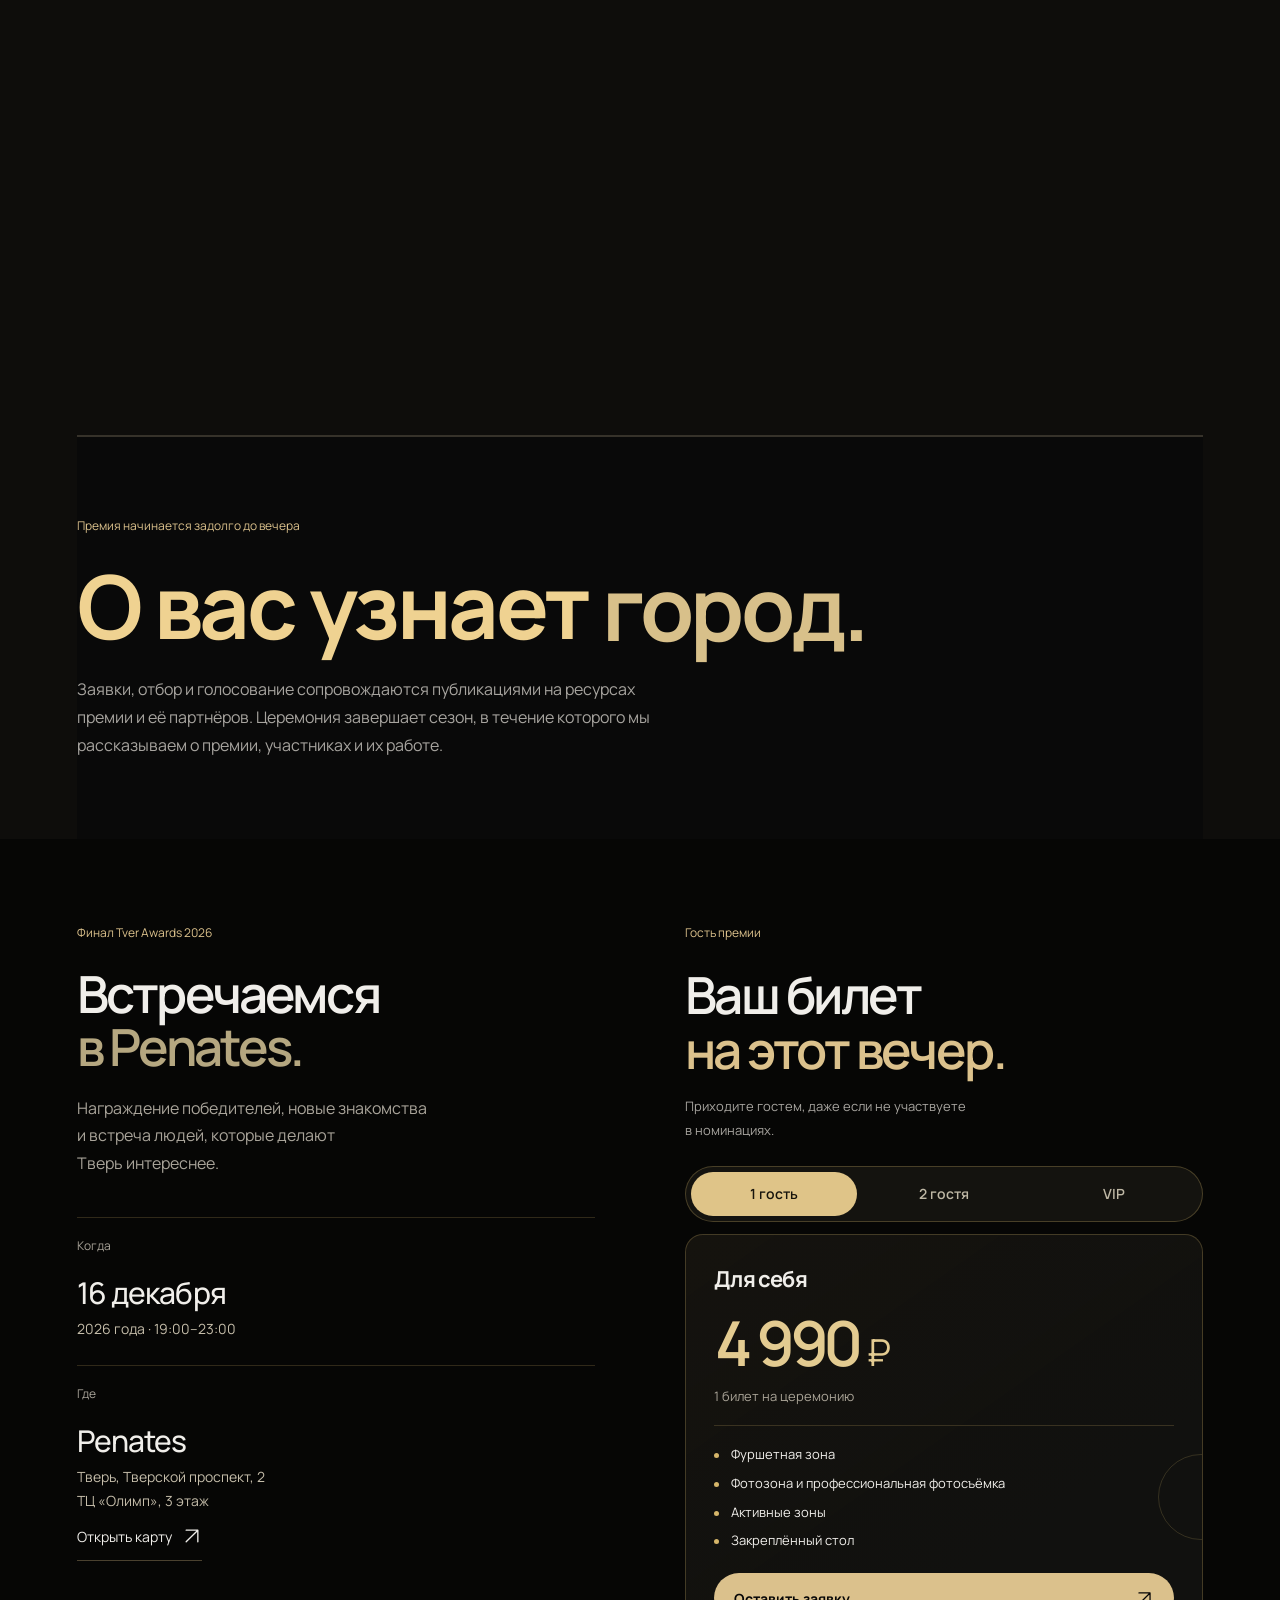
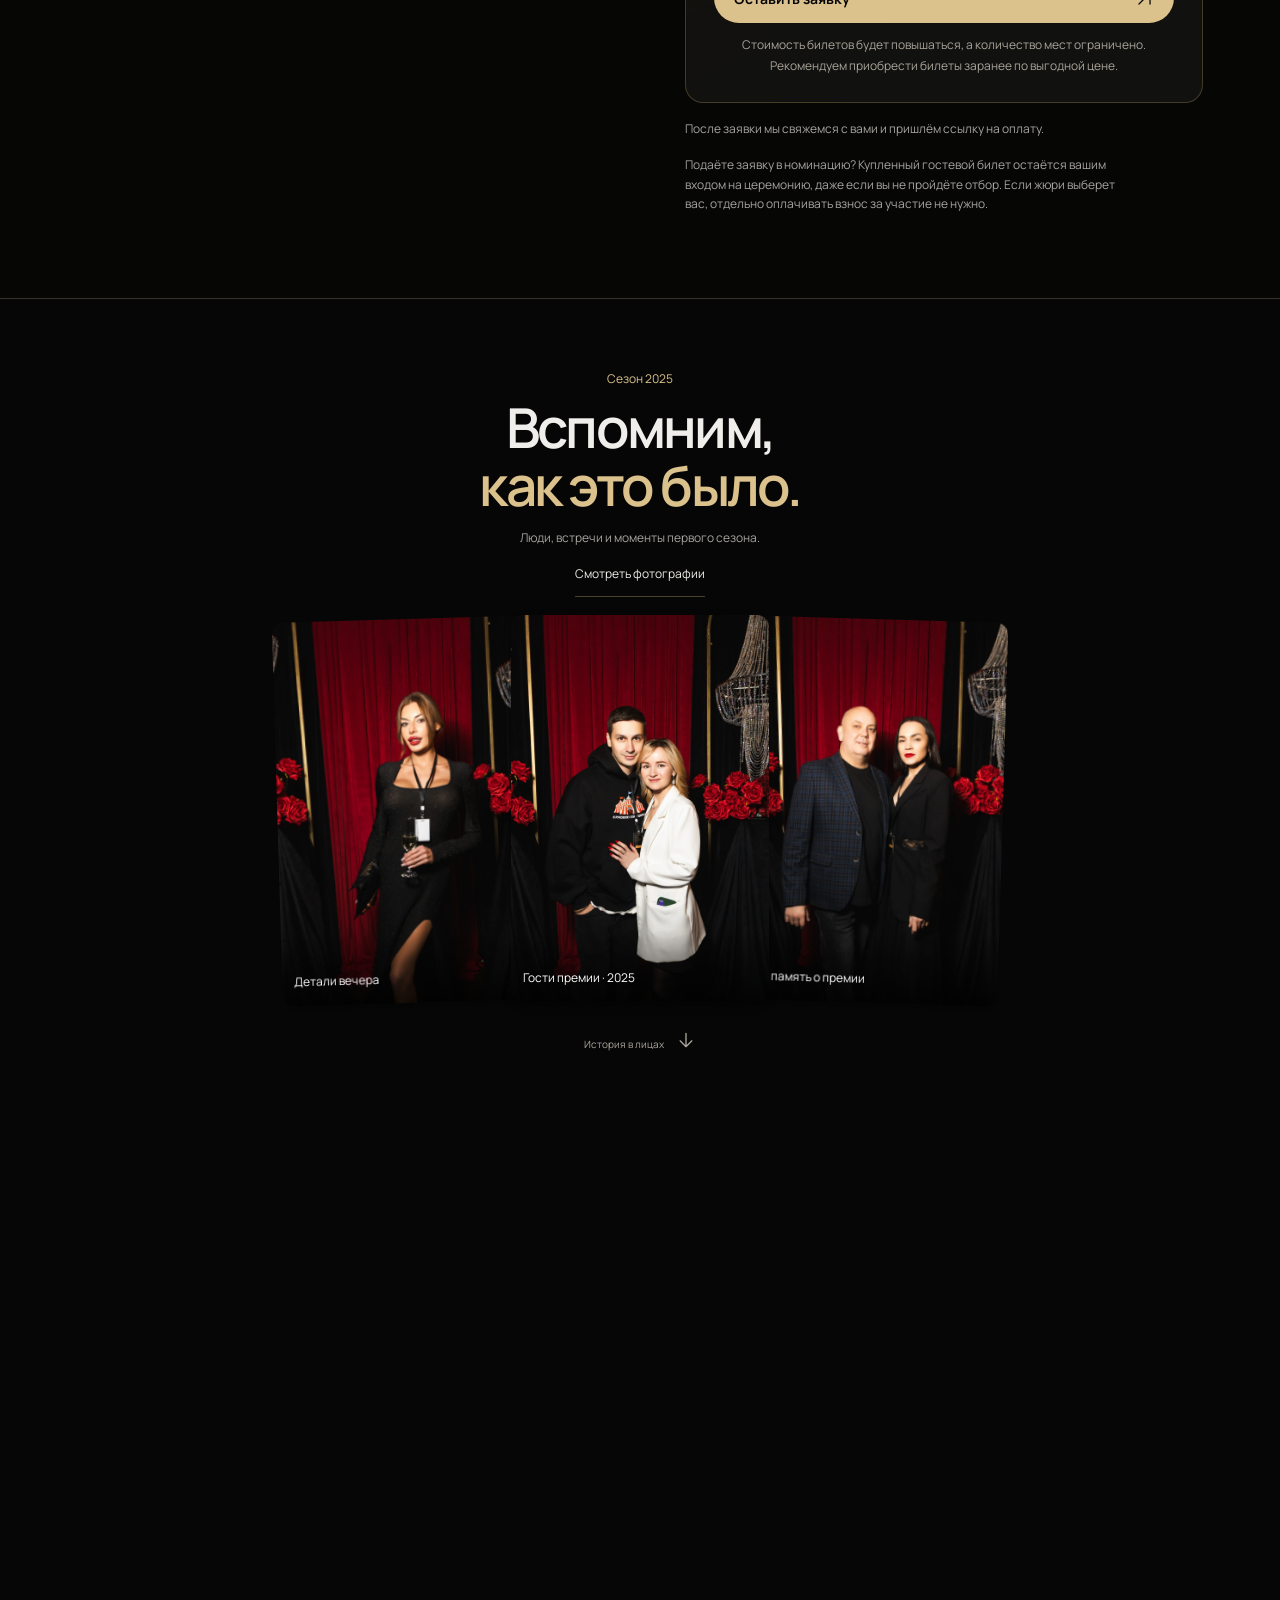
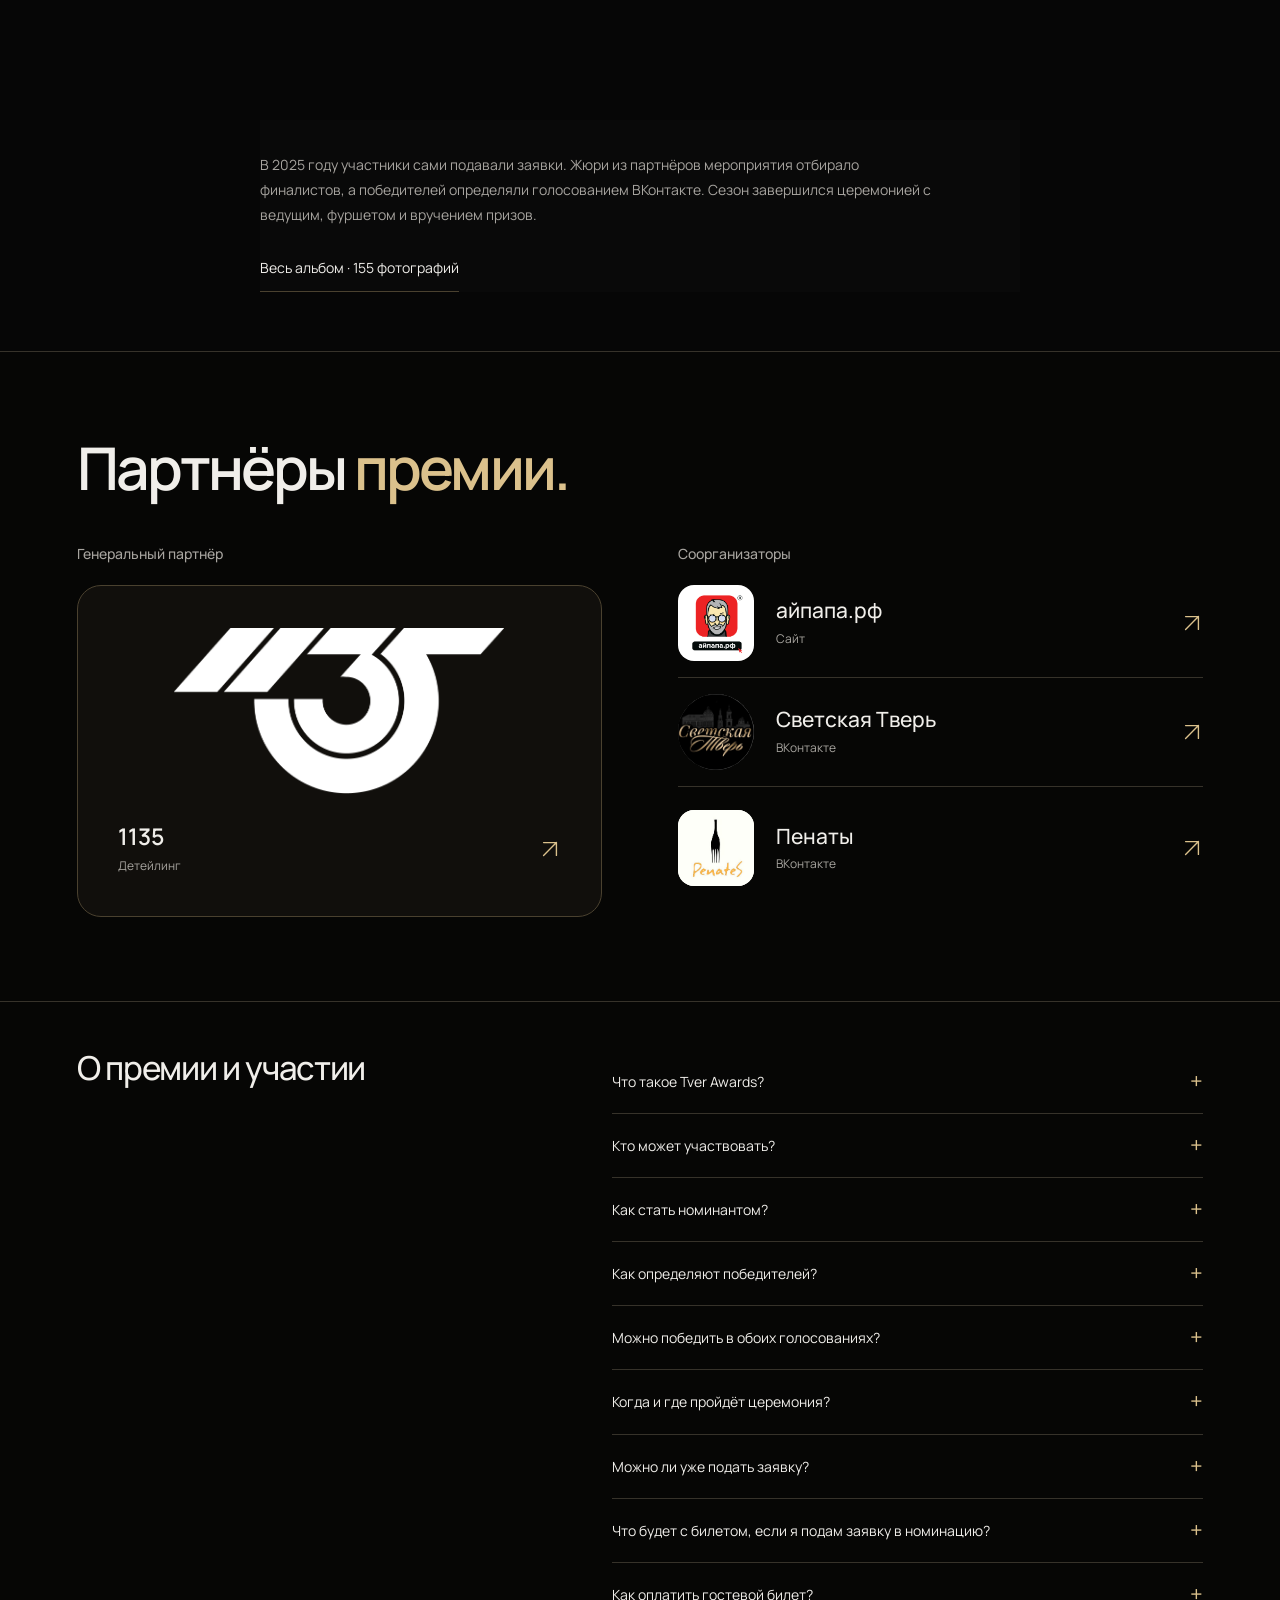
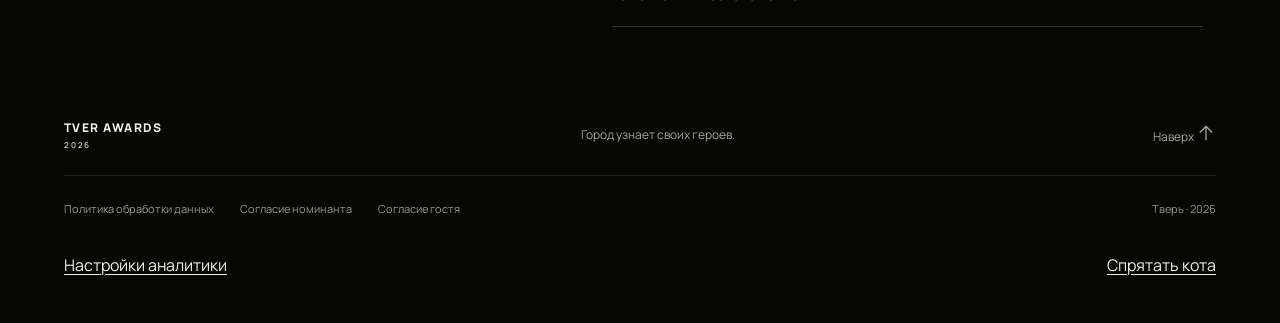
==== commit 7d260a46: "Handle form preparation failures and show actionable connection errors" ====
--- a/index.html
+++ b/index.html
@@ -20,7 +20,7 @@
 <meta name="twitter:card" content="summary_large_image">
 <meta name="theme-color" content="#090909">
 <link rel="icon" href="data:image/svg+xml,%3Csvg xmlns='http://www.w3.org/2000/svg' viewBox='0 0 64 64'%3E%3Crect width='64' height='64' rx='12' fill='%23090909'/%3E%3Cpath d='M12 48L32 10l20 38H40l-8-17-8 17Z' fill='%23d6b66a'/%3E%3C/svg%3E">
-<link rel="stylesheet" href="/variant-3/base.css?v=20261022launch1"><link rel="stylesheet" href="/variant-3/gallery.css?v=20261022launch1"><link rel="stylesheet" href="/variant-3/story.css?v=20261022launch1"><script src="/variant-3/app.js?v=20261111nominations1" defer></script><script src="/variant-3/motion-engine.js?v=20261022launch1" defer></script><script src="/variant-3/story.js?v=20261022launch1" defer></script><link rel="stylesheet" href="/variant-3/continuity.css?v=20261022launch1"><script src="/variant-3/ring.js?v=20261022launch1" defer></script><script src="/variant-3/continuity.js?v=20261104vip1" defer></script><script src="/variant-3/icons.js?v=20261022launch1" defer></script><link rel="stylesheet" href="/variant-3/participation.css?v=20261022nominations1"><link rel="stylesheet" href="/variant-3/compact.css?v=20261104vip1"><script src="/variant-3/compact.js?v=20261111prices1" defer></script><link rel="stylesheet" href="/variant-3/restored.css?v=20261022launch1"><link rel="stylesheet" href="/variant-3/motion.css?v=20261104vip1"><script src="/site-config.js?v=20261103forms1" defer></script><script src="/variant-3/form-validation.js?v=20261023nocheck" defer></script><script src="/variant-3/requests.js?v=20261103forms1" defer></script><link rel="stylesheet" href="/variant-3/memory-scene.css?v=20261022launch1"><link rel="stylesheet" href="/variant-3/cinematic.css?v=20261022launch1"><script src="/variant-3/cinematic.js?v=20261022launch1" defer></script><link rel="stylesheet" href="/variant-3/analytics-consent.css?v=20261027consent1"><script src="/variant-3/analytics-consent.js?v=20261104vip1" defer></script><link rel="stylesheet" href="/variant-3/partners.css?v=20261029penates1">
+<link rel="stylesheet" href="/variant-3/base.css?v=20261022launch1"><link rel="stylesheet" href="/variant-3/gallery.css?v=20261022launch1"><link rel="stylesheet" href="/variant-3/story.css?v=20261022launch1"><script src="/variant-3/app.js?v=20261111nominations1" defer></script><script src="/variant-3/motion-engine.js?v=20261022launch1" defer></script><script src="/variant-3/story.js?v=20261022launch1" defer></script><link rel="stylesheet" href="/variant-3/continuity.css?v=20261022launch1"><script src="/variant-3/ring.js?v=20261022launch1" defer></script><script src="/variant-3/continuity.js?v=20261104vip1" defer></script><script src="/variant-3/icons.js?v=20261022launch1" defer></script><link rel="stylesheet" href="/variant-3/participation.css?v=20261022nominations1"><link rel="stylesheet" href="/variant-3/compact.css?v=20261104vip1"><script src="/variant-3/compact.js?v=20261111prices1" defer></script><link rel="stylesheet" href="/variant-3/restored.css?v=20261022launch1"><link rel="stylesheet" href="/variant-3/motion.css?v=20261104vip1"><script src="/site-config.js?v=20261103forms1" defer></script><script src="/variant-3/form-validation.js?v=20261023nocheck" defer></script><script src="/variant-3/requests.js?v=20261114resilience1" defer></script><link rel="stylesheet" href="/variant-3/memory-scene.css?v=20261022launch1"><link rel="stylesheet" href="/variant-3/cinematic.css?v=20261022launch1"><script src="/variant-3/cinematic.js?v=20261022launch1" defer></script><link rel="stylesheet" href="/variant-3/analytics-consent.css?v=20261027consent1"><script src="/variant-3/analytics-consent.js?v=20261104vip1" defer></script><link rel="stylesheet" href="/variant-3/partners.css?v=20261029penates1">
 <script type="application/ld+json">{"@context":"https://schema.org","@graph":[{"@type":"WebSite","@id":"https://tver-awards.ru/#website","url":"https://tver-awards.ru/","name":"Tver Awards","alternateName":"Тверь Эвордс","inLanguage":"ru-RU"},{"@type":"Event","@id":"https://tver-awards.ru/#event","name":"Tver Awards 2026 — церемония премии года в Твери","url":"https://tver-awards.ru/","description":"Церемония награждения победителей Tver Awards 2026. Десять номинаций для специалистов и творческих проектов Твери. В каждой номинации отмечаем выбор людей и выбор экспертов.","startDate":"2026-12-16T19:00:00+03:00","endDate":"2026-12-16T23:00:00+03:00","eventStatus":"https://schema.org/EventScheduled","eventAttendanceMode":"https://schema.org/OfflineEventAttendanceMode","image":["https://tver-awards.ru/photos/6E6A4676.webp","https://tver-awards.ru/photos/6E6A4711.webp"],"location":{"@type":"Place","name":"Penates (Пенаты)","address":{"@type":"PostalAddress","streetAddress":"Тверской проспект, 2, ТЦ «Олимп», 3 этаж","addressLocality":"Тверь","addressRegion":"Тверская область","addressCountry":"RU"}},"organizer":{"@type":"Organization","name":"ИП Лебедев Владислав Валерьевич","url":"https://tver-awards.ru/"}}]}</script>
 <meta name="google-site-verification" content="hQDJFz3rLdV8tsciXYeJGJTNX1Gy1mduPp4gABZJcs0" />
 <link rel="stylesheet" href="/variant-3/cat.css?v=20261110cat-restore1">
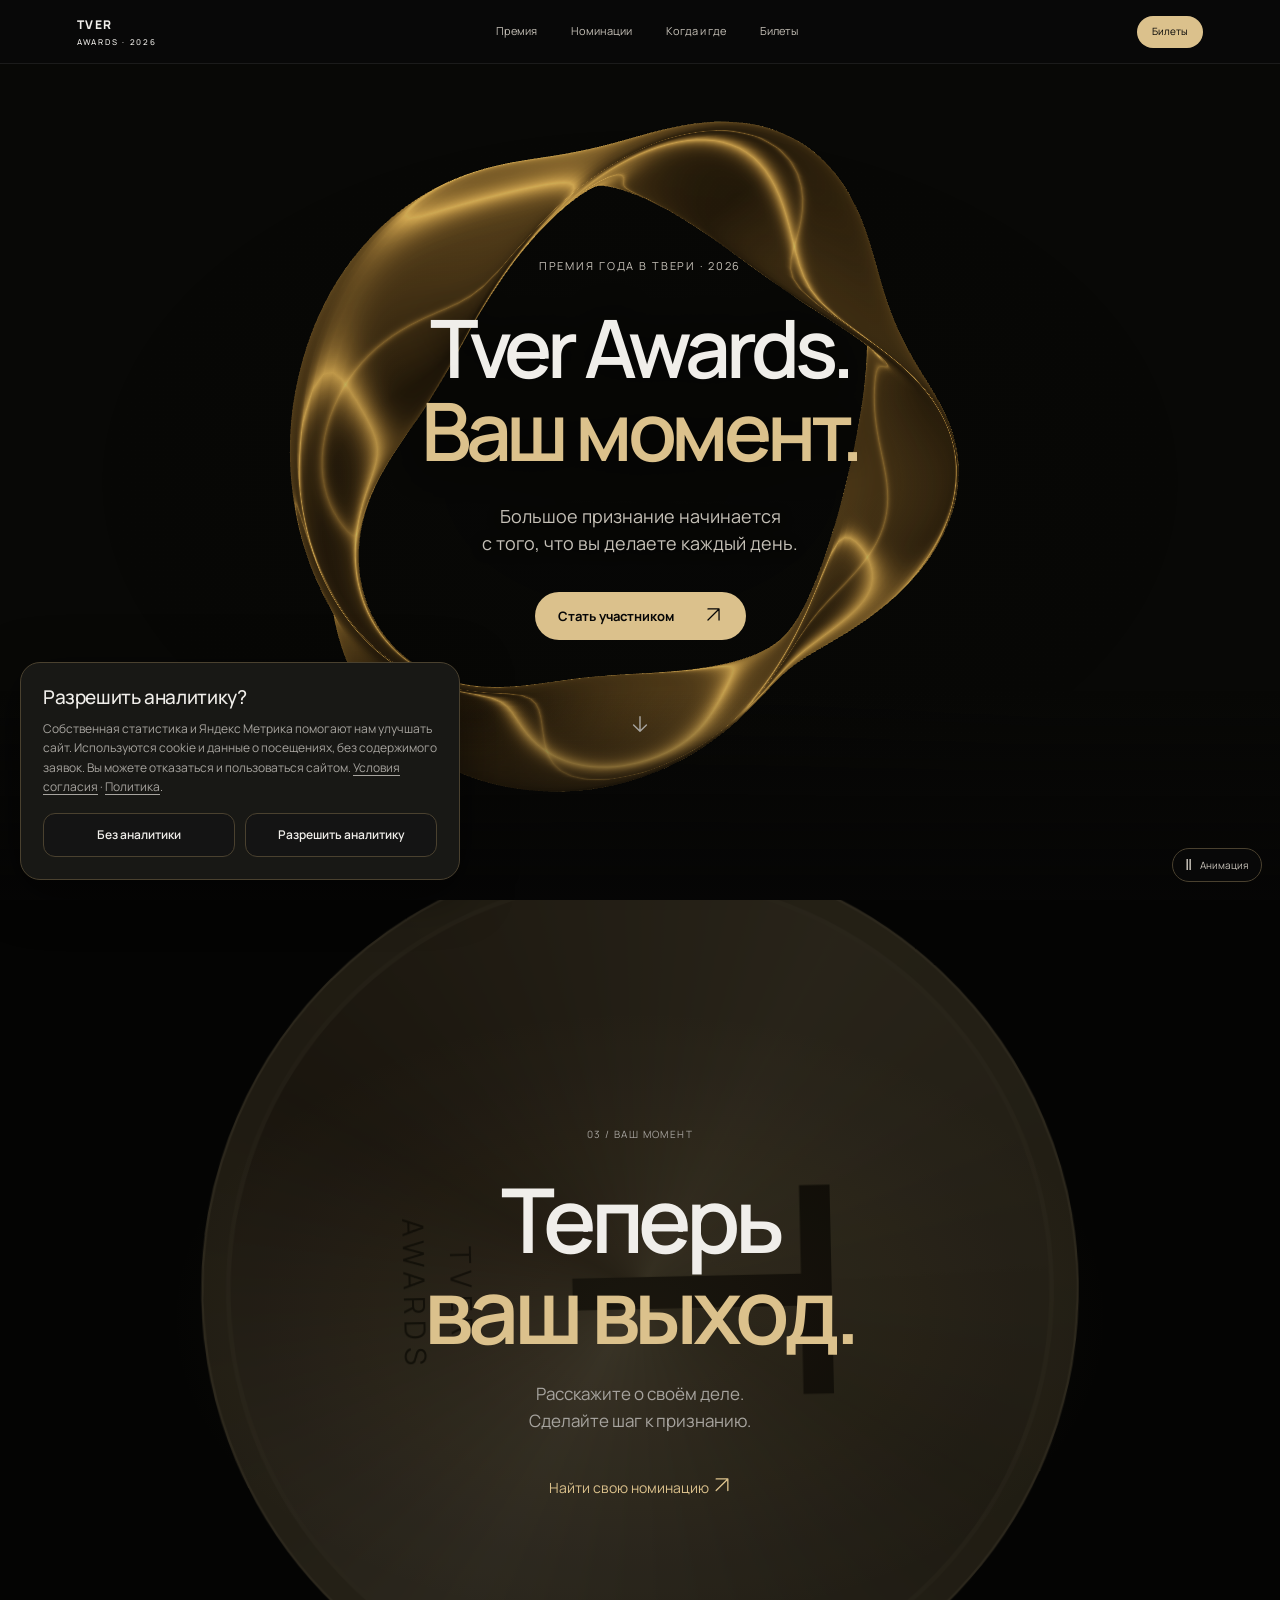
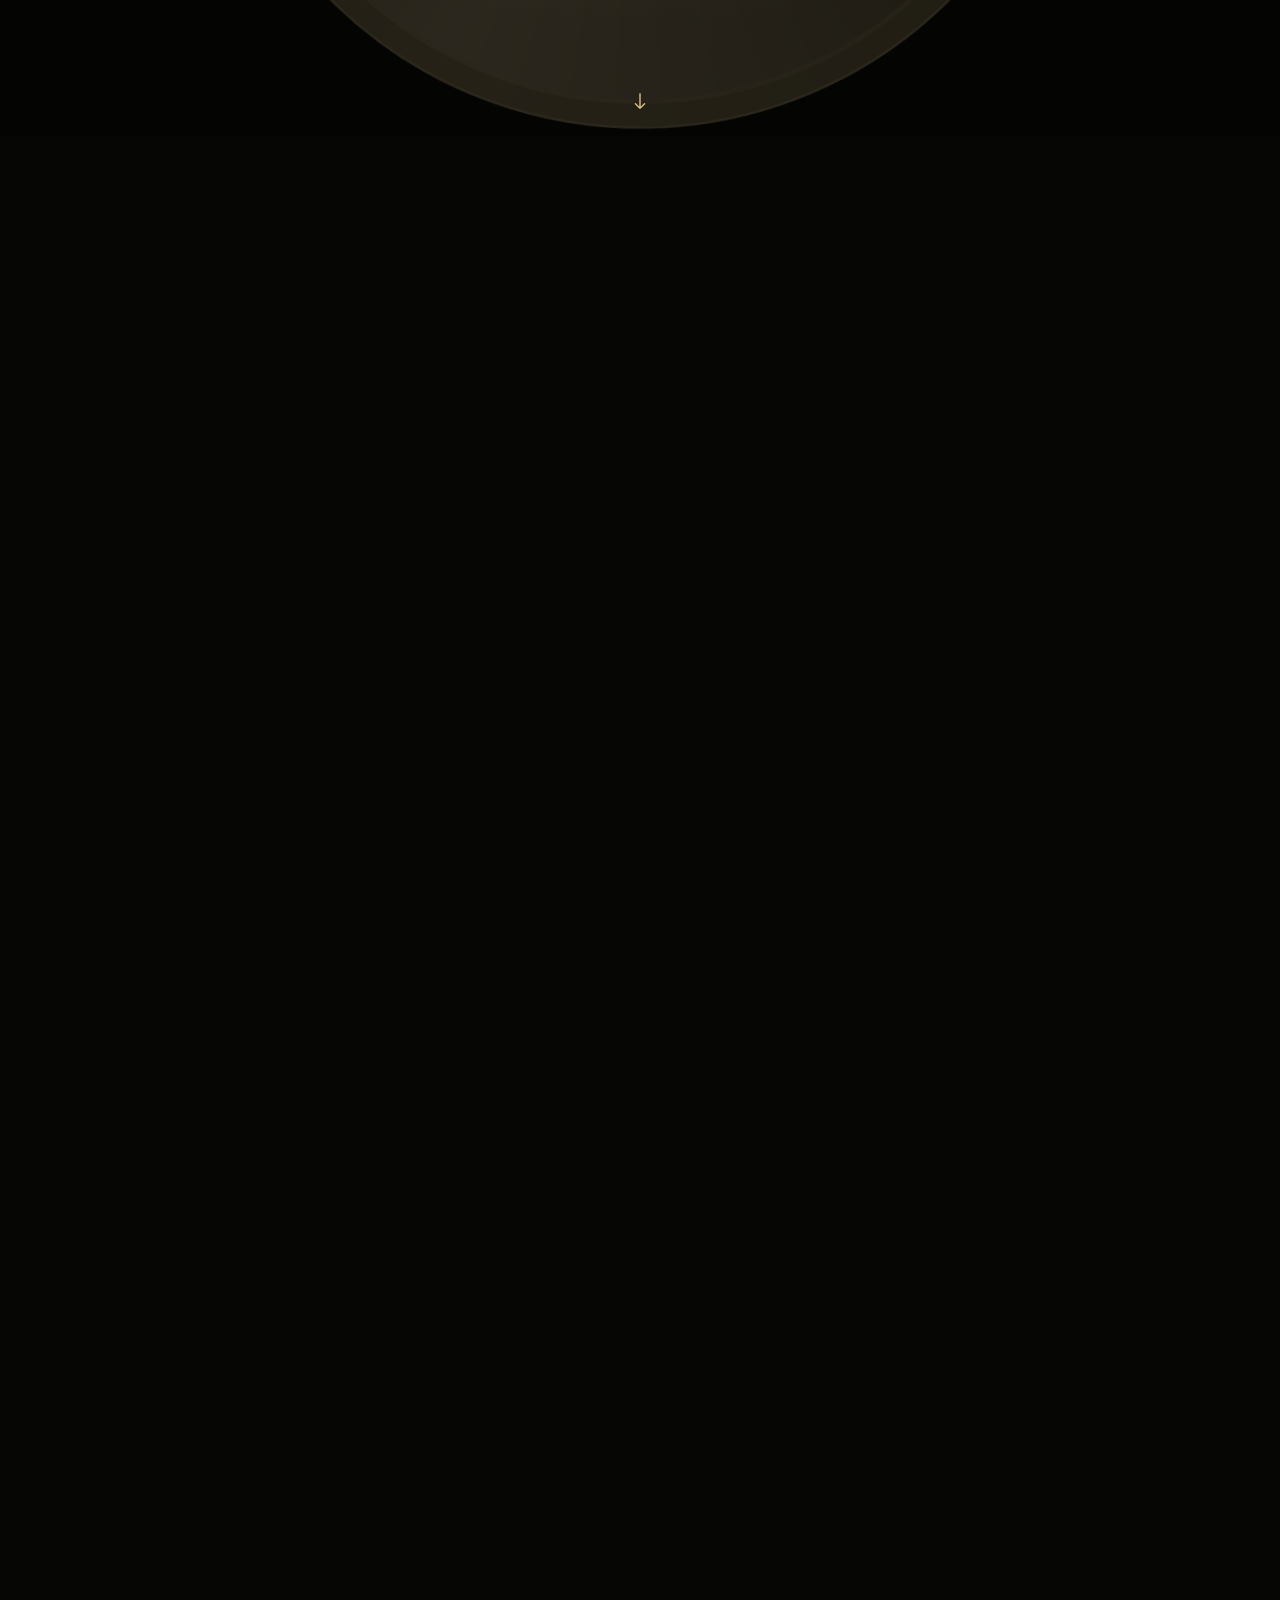
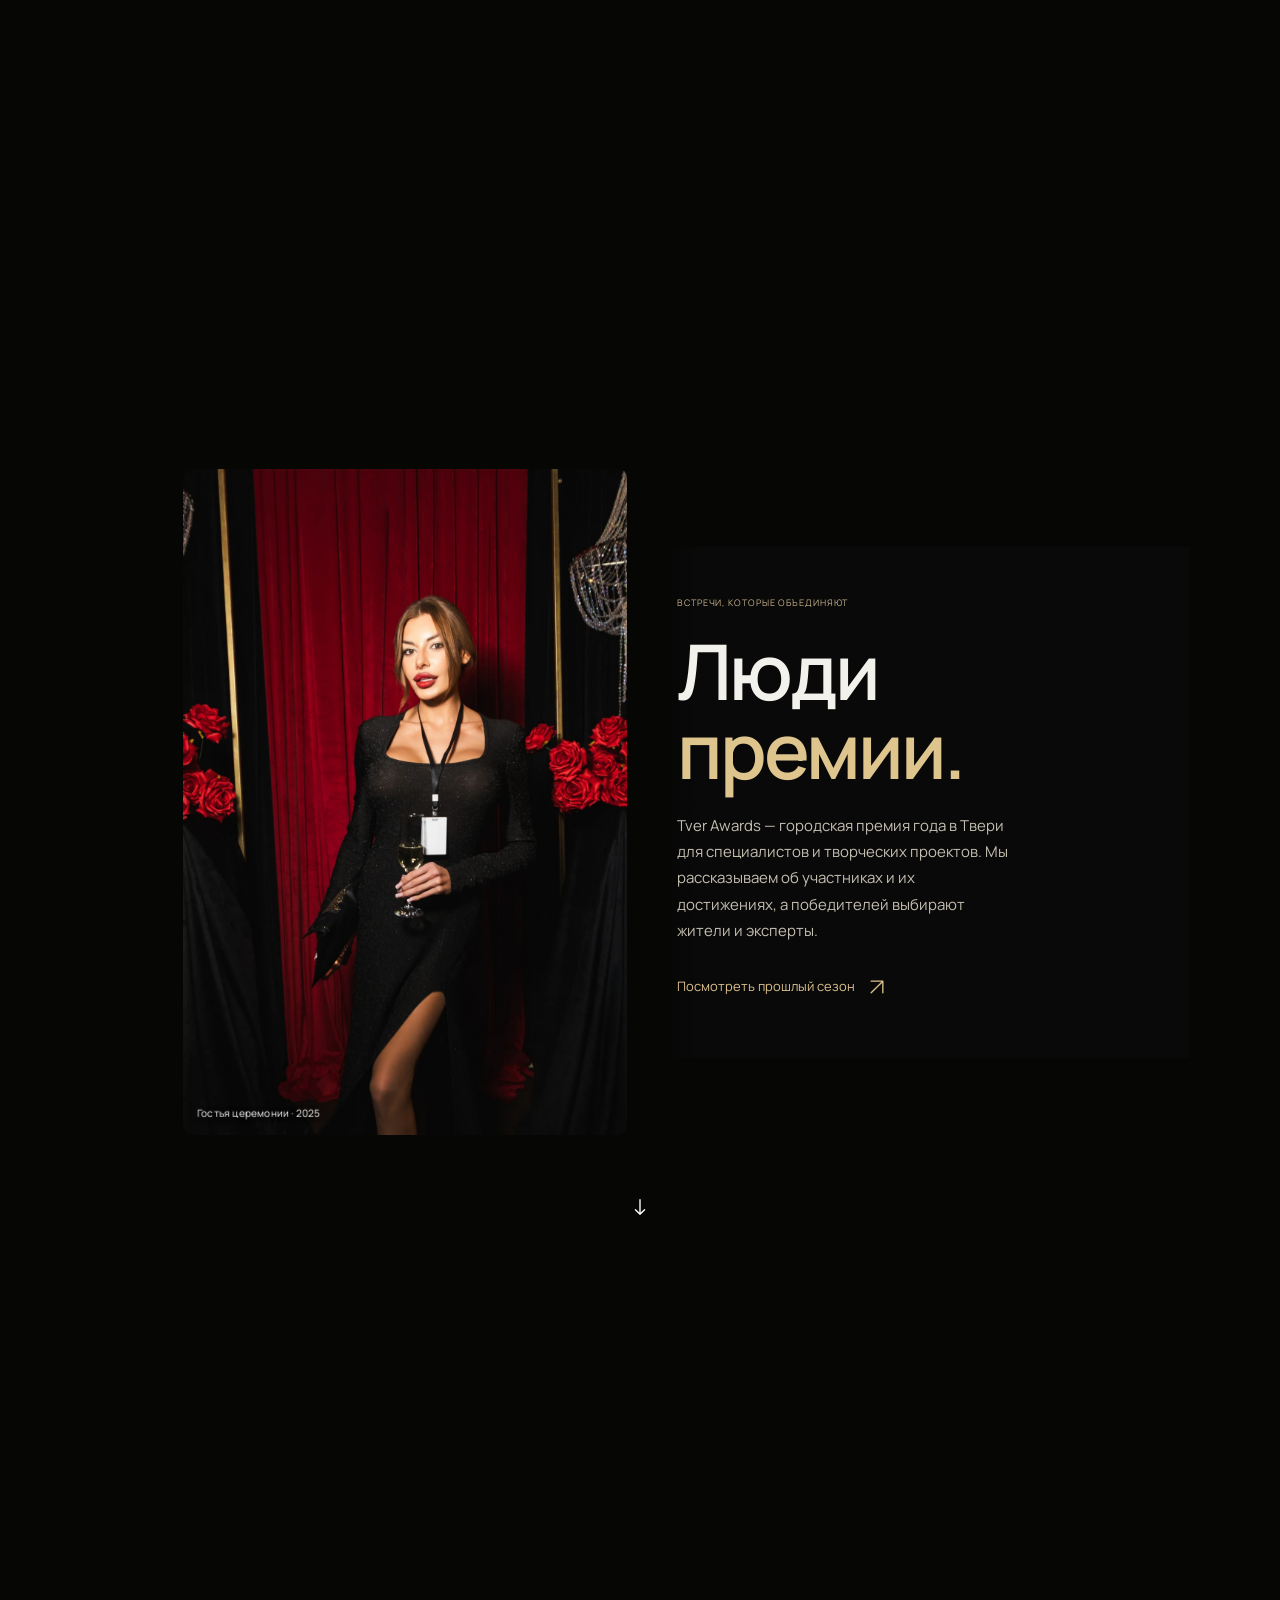
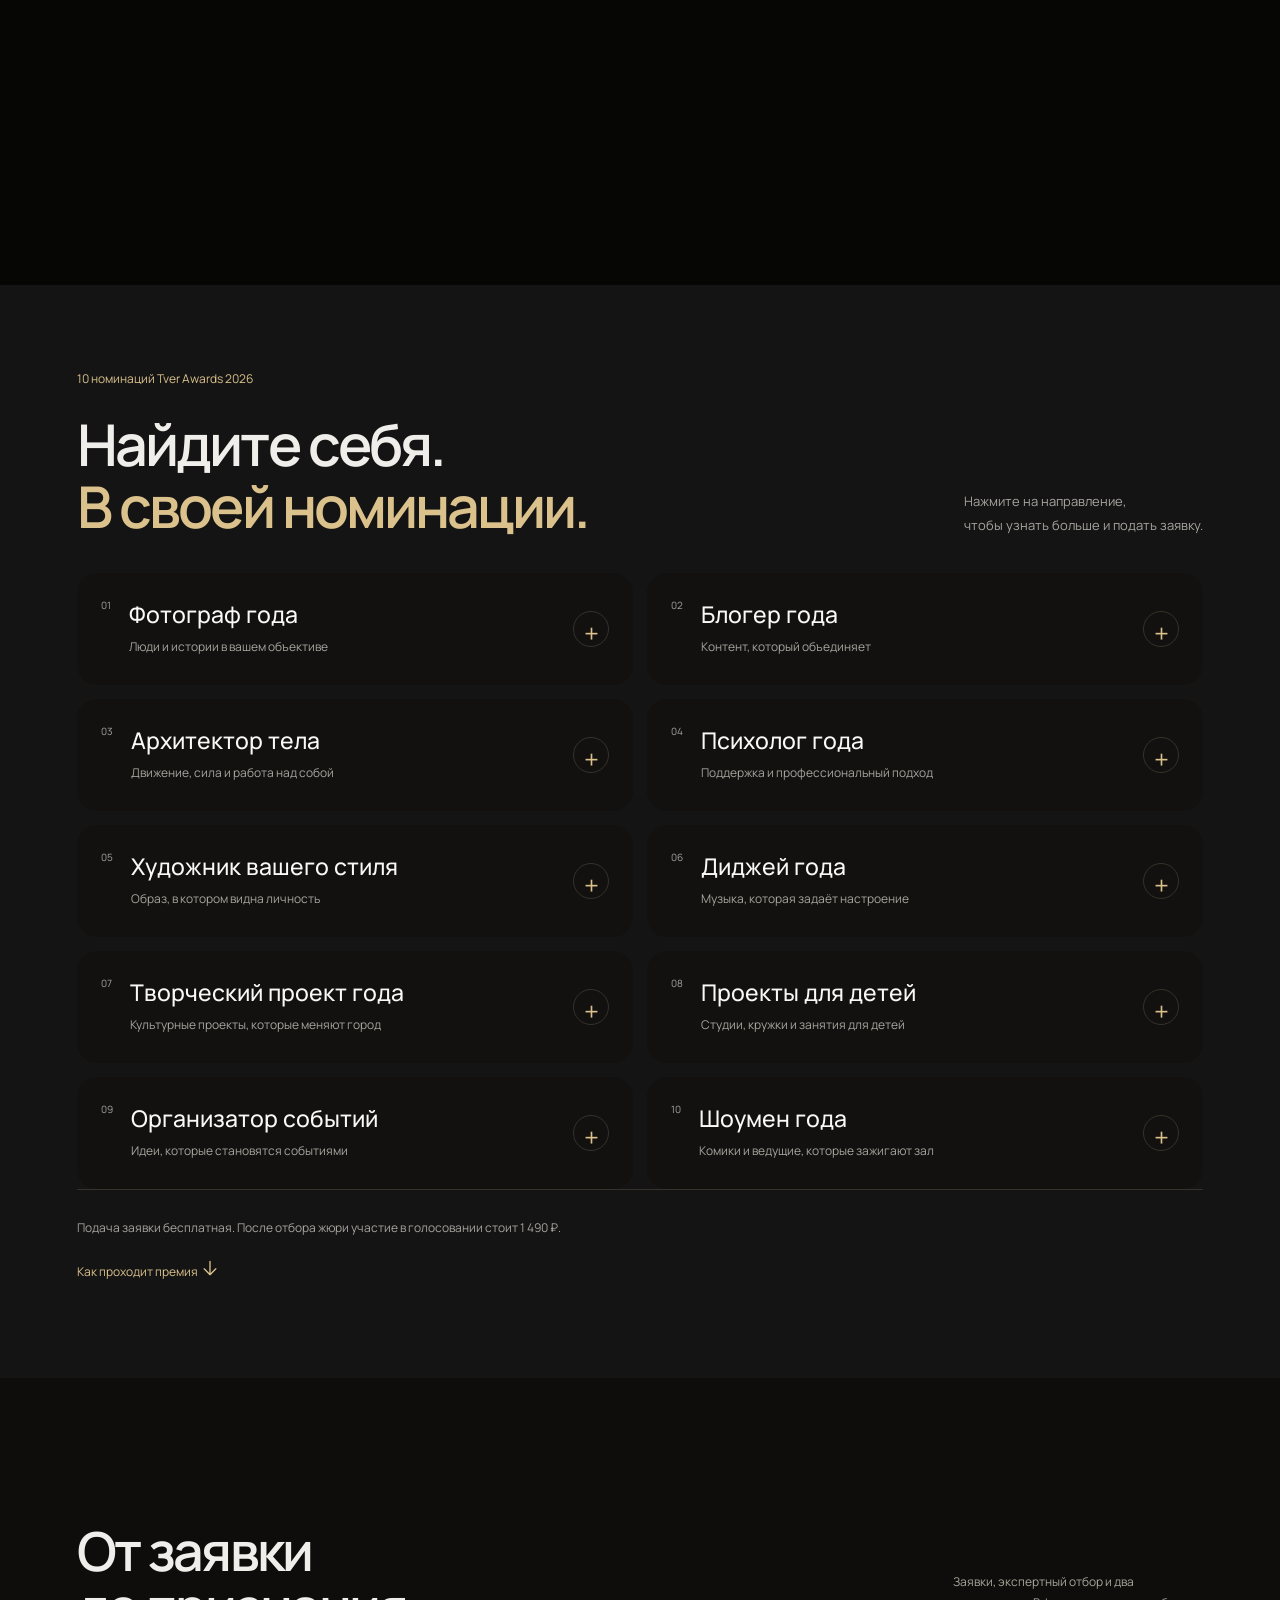
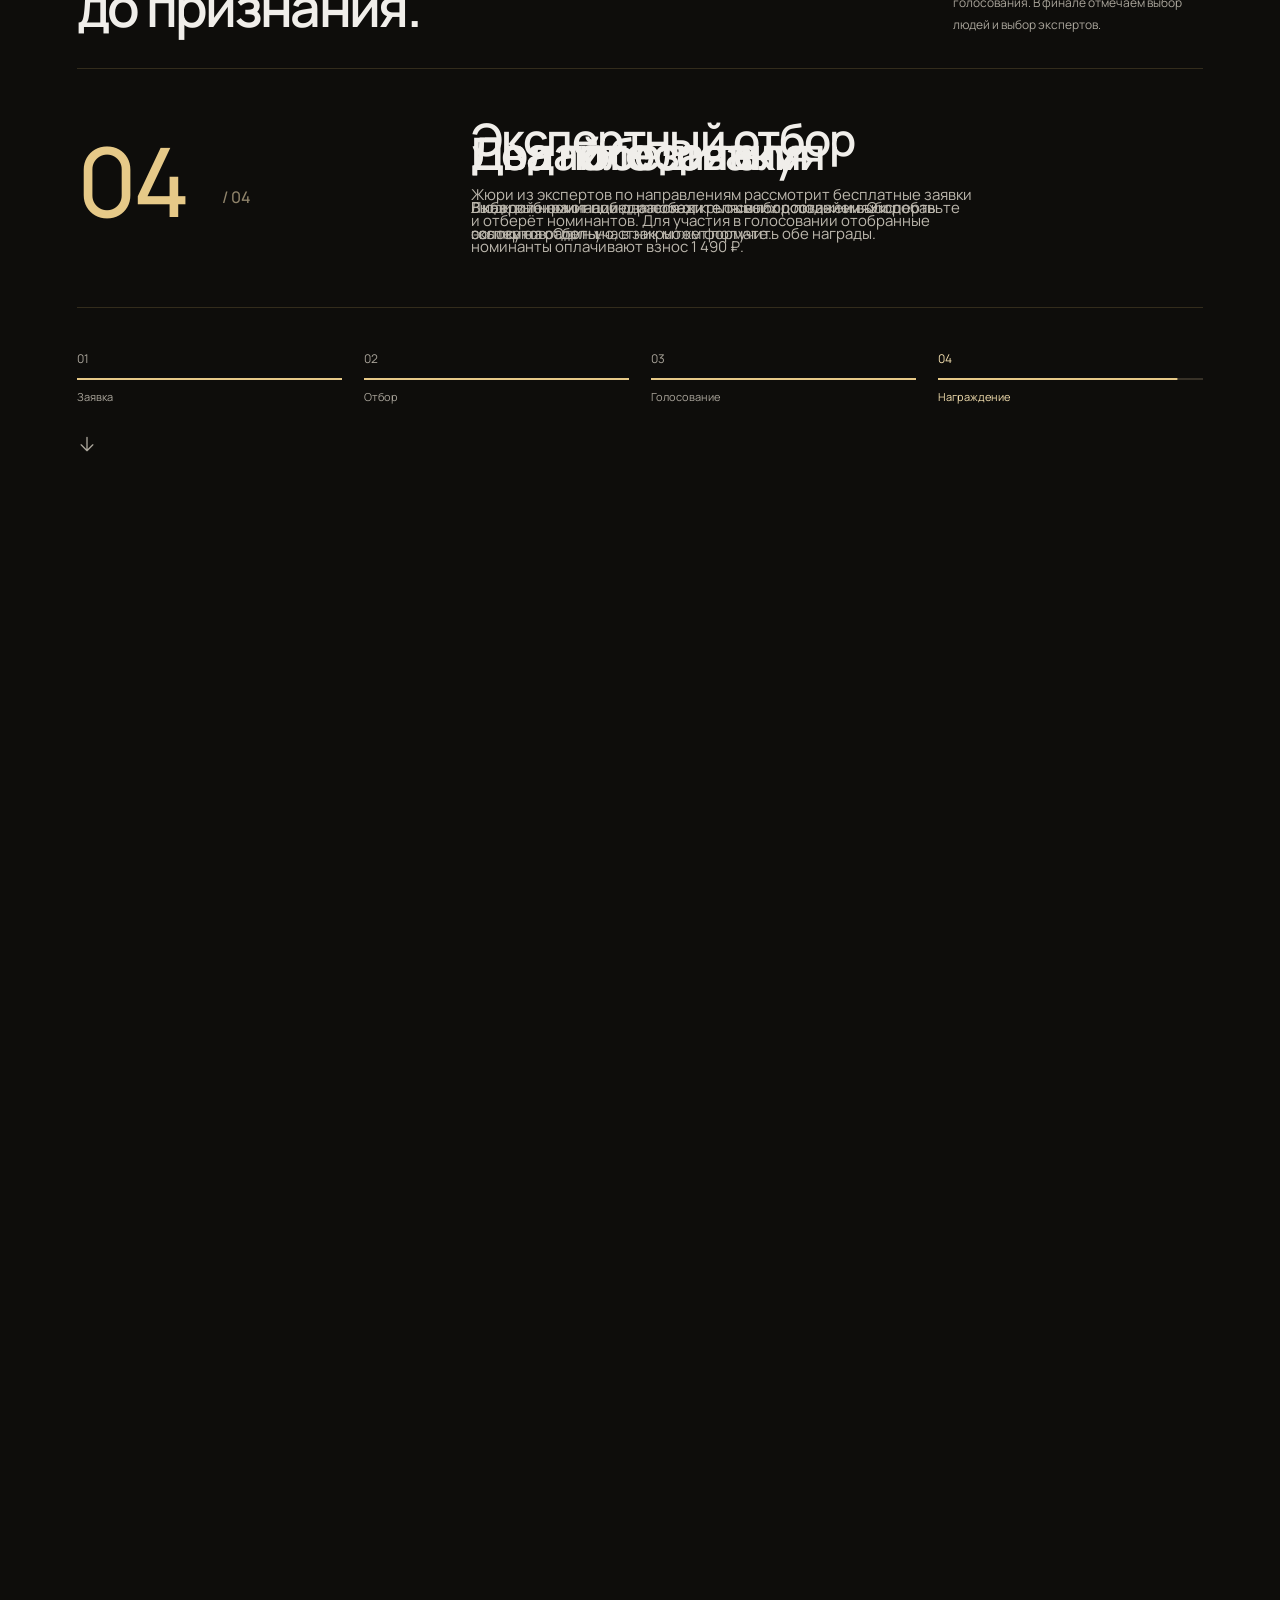
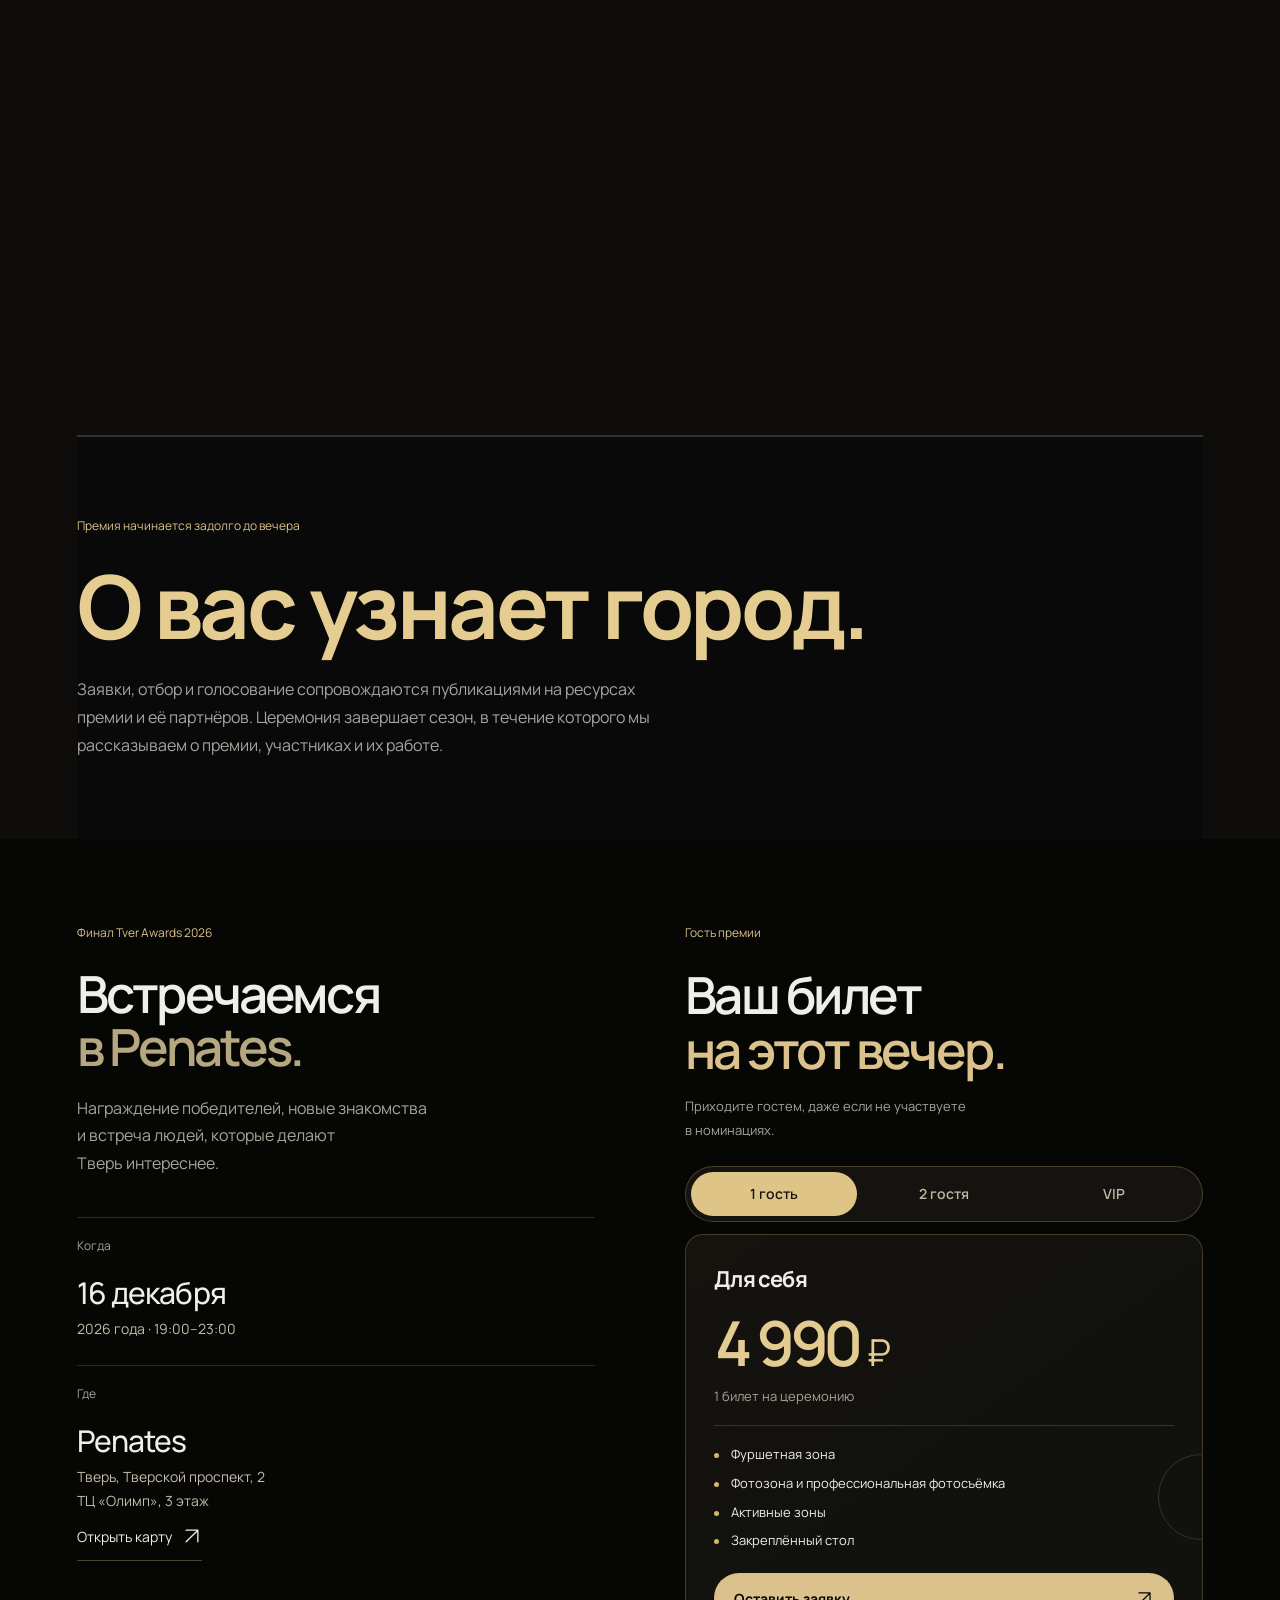
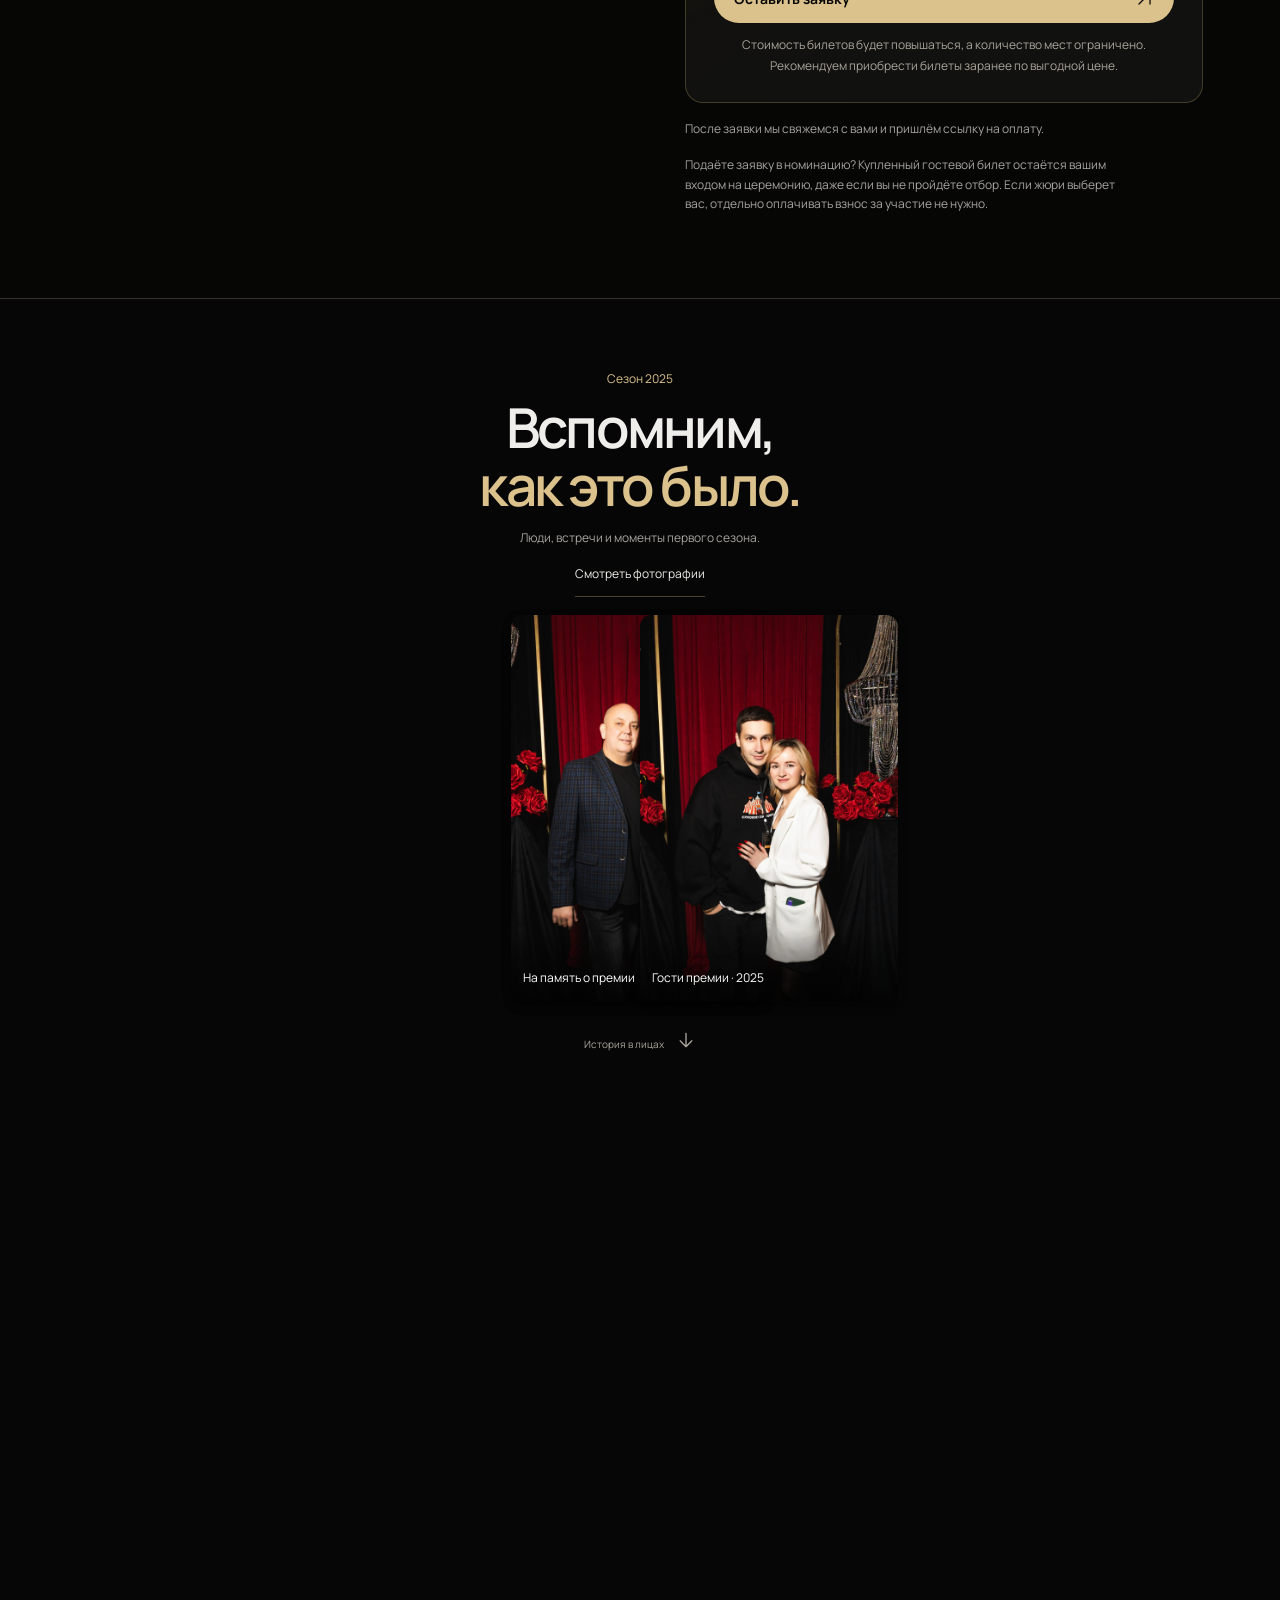
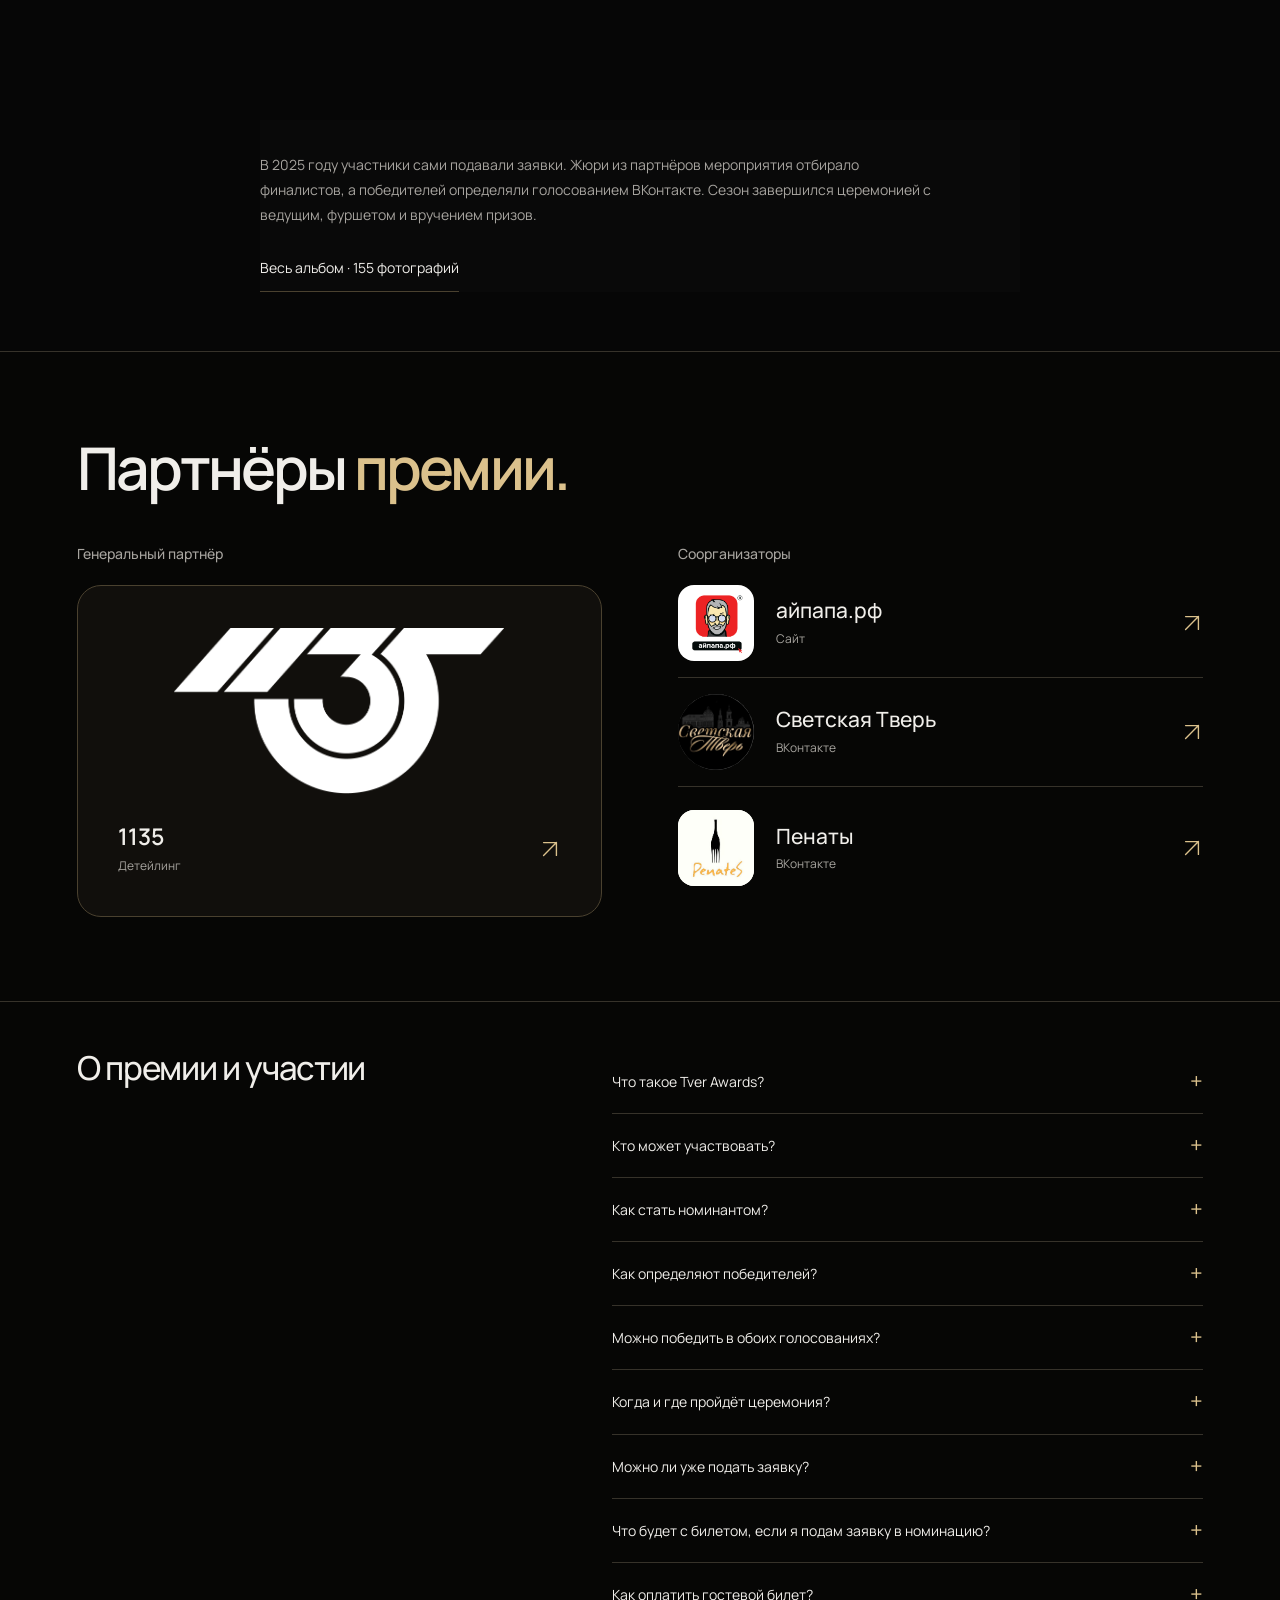
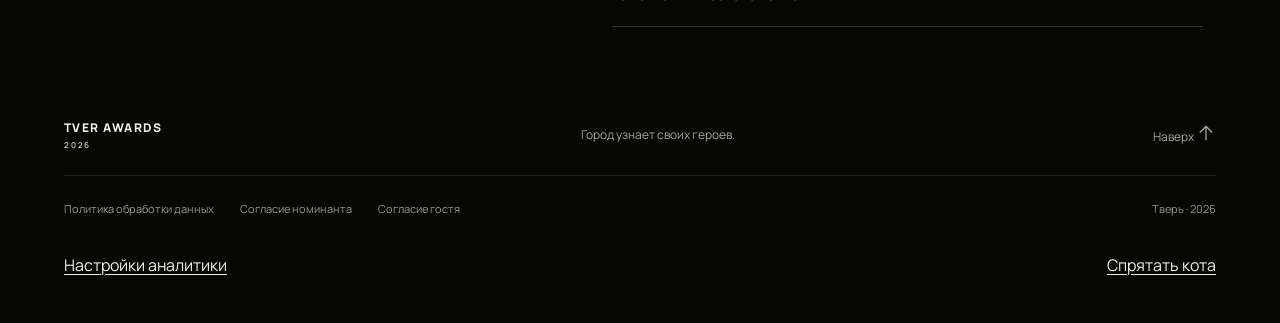
==== commit 8acdb84f: "Route applications through Pages with idempotent fallback and copy recovery" ====
--- a/index.html
+++ b/index.html
@@ -20,7 +20,7 @@
 <meta name="twitter:card" content="summary_large_image">
 <meta name="theme-color" content="#090909">
 <link rel="icon" href="data:image/svg+xml,%3Csvg xmlns='http://www.w3.org/2000/svg' viewBox='0 0 64 64'%3E%3Crect width='64' height='64' rx='12' fill='%23090909'/%3E%3Cpath d='M12 48L32 10l20 38H40l-8-17-8 17Z' fill='%23d6b66a'/%3E%3C/svg%3E">
-<link rel="stylesheet" href="/variant-3/base.css?v=20261022launch1"><link rel="stylesheet" href="/variant-3/gallery.css?v=20261022launch1"><link rel="stylesheet" href="/variant-3/story.css?v=20261022launch1"><script src="/variant-3/app.js?v=20261111nominations1" defer></script><script src="/variant-3/motion-engine.js?v=20261022launch1" defer></script><script src="/variant-3/story.js?v=20261022launch1" defer></script><link rel="stylesheet" href="/variant-3/continuity.css?v=20261022launch1"><script src="/variant-3/ring.js?v=20261022launch1" defer></script><script src="/variant-3/continuity.js?v=20261104vip1" defer></script><script src="/variant-3/icons.js?v=20261022launch1" defer></script><link rel="stylesheet" href="/variant-3/participation.css?v=20261022nominations1"><link rel="stylesheet" href="/variant-3/compact.css?v=20261104vip1"><script src="/variant-3/compact.js?v=20261111prices1" defer></script><link rel="stylesheet" href="/variant-3/restored.css?v=20261022launch1"><link rel="stylesheet" href="/variant-3/motion.css?v=20261104vip1"><script src="/site-config.js?v=20261103forms1" defer></script><script src="/variant-3/form-validation.js?v=20261023nocheck" defer></script><script src="/variant-3/requests.js?v=20261114resilience1" defer></script><link rel="stylesheet" href="/variant-3/memory-scene.css?v=20261022launch1"><link rel="stylesheet" href="/variant-3/cinematic.css?v=20261022launch1"><script src="/variant-3/cinematic.js?v=20261022launch1" defer></script><link rel="stylesheet" href="/variant-3/analytics-consent.css?v=20261027consent1"><script src="/variant-3/analytics-consent.js?v=20261104vip1" defer></script><link rel="stylesheet" href="/variant-3/partners.css?v=20261029penates1">
+<link rel="stylesheet" href="/variant-3/base.css?v=20261022launch1"><link rel="stylesheet" href="/variant-3/gallery.css?v=20261022launch1"><link rel="stylesheet" href="/variant-3/story.css?v=20261022launch1"><script src="/variant-3/app.js?v=20261111nominations1" defer></script><script src="/variant-3/motion-engine.js?v=20261022launch1" defer></script><script src="/variant-3/story.js?v=20261022launch1" defer></script><link rel="stylesheet" href="/variant-3/continuity.css?v=20261022launch1"><script src="/variant-3/ring.js?v=20261022launch1" defer></script><script src="/variant-3/continuity.js?v=20261104vip1" defer></script><script src="/variant-3/icons.js?v=20261022launch1" defer></script><link rel="stylesheet" href="/variant-3/participation.css?v=20261022nominations1"><link rel="stylesheet" href="/variant-3/compact.css?v=20261104vip1"><script src="/variant-3/compact.js?v=20261111prices1" defer></script><link rel="stylesheet" href="/variant-3/restored.css?v=20261022launch1"><link rel="stylesheet" href="/variant-3/motion.css?v=20261104vip1"><script src="/site-config.js?v=20261117gateway1" defer></script><script src="/variant-3/form-validation.js?v=20261023nocheck" defer></script><script src="/variant-3/requests.js?v=20261117gateway1" defer></script><link rel="stylesheet" href="/variant-3/memory-scene.css?v=20261022launch1"><link rel="stylesheet" href="/variant-3/cinematic.css?v=20261022launch1"><script src="/variant-3/cinematic.js?v=20261022launch1" defer></script><link rel="stylesheet" href="/variant-3/analytics-consent.css?v=20261027consent1"><script src="/variant-3/analytics-consent.js?v=20261104vip1" defer></script><link rel="stylesheet" href="/variant-3/partners.css?v=20261029penates1">
 <script type="application/ld+json">{"@context":"https://schema.org","@graph":[{"@type":"WebSite","@id":"https://tver-awards.ru/#website","url":"https://tver-awards.ru/","name":"Tver Awards","alternateName":"Тверь Эвордс","inLanguage":"ru-RU"},{"@type":"Event","@id":"https://tver-awards.ru/#event","name":"Tver Awards 2026 — церемония премии года в Твери","url":"https://tver-awards.ru/","description":"Церемония награждения победителей Tver Awards 2026. Десять номинаций для специалистов и творческих проектов Твери. В каждой номинации отмечаем выбор людей и выбор экспертов.","startDate":"2026-12-16T19:00:00+03:00","endDate":"2026-12-16T23:00:00+03:00","eventStatus":"https://schema.org/EventScheduled","eventAttendanceMode":"https://schema.org/OfflineEventAttendanceMode","image":["https://tver-awards.ru/photos/6E6A4676.webp","https://tver-awards.ru/photos/6E6A4711.webp"],"location":{"@type":"Place","name":"Penates (Пенаты)","address":{"@type":"PostalAddress","streetAddress":"Тверской проспект, 2, ТЦ «Олимп», 3 этаж","addressLocality":"Тверь","addressRegion":"Тверская область","addressCountry":"RU"}},"organizer":{"@type":"Organization","name":"ИП Лебедев Владислав Валерьевич","url":"https://tver-awards.ru/"}}]}</script>
 <meta name="google-site-verification" content="hQDJFz3rLdV8tsciXYeJGJTNX1Gy1mduPp4gABZJcs0" />
 <link rel="stylesheet" href="/variant-3/cat.css?v=20261110cat-restore1">
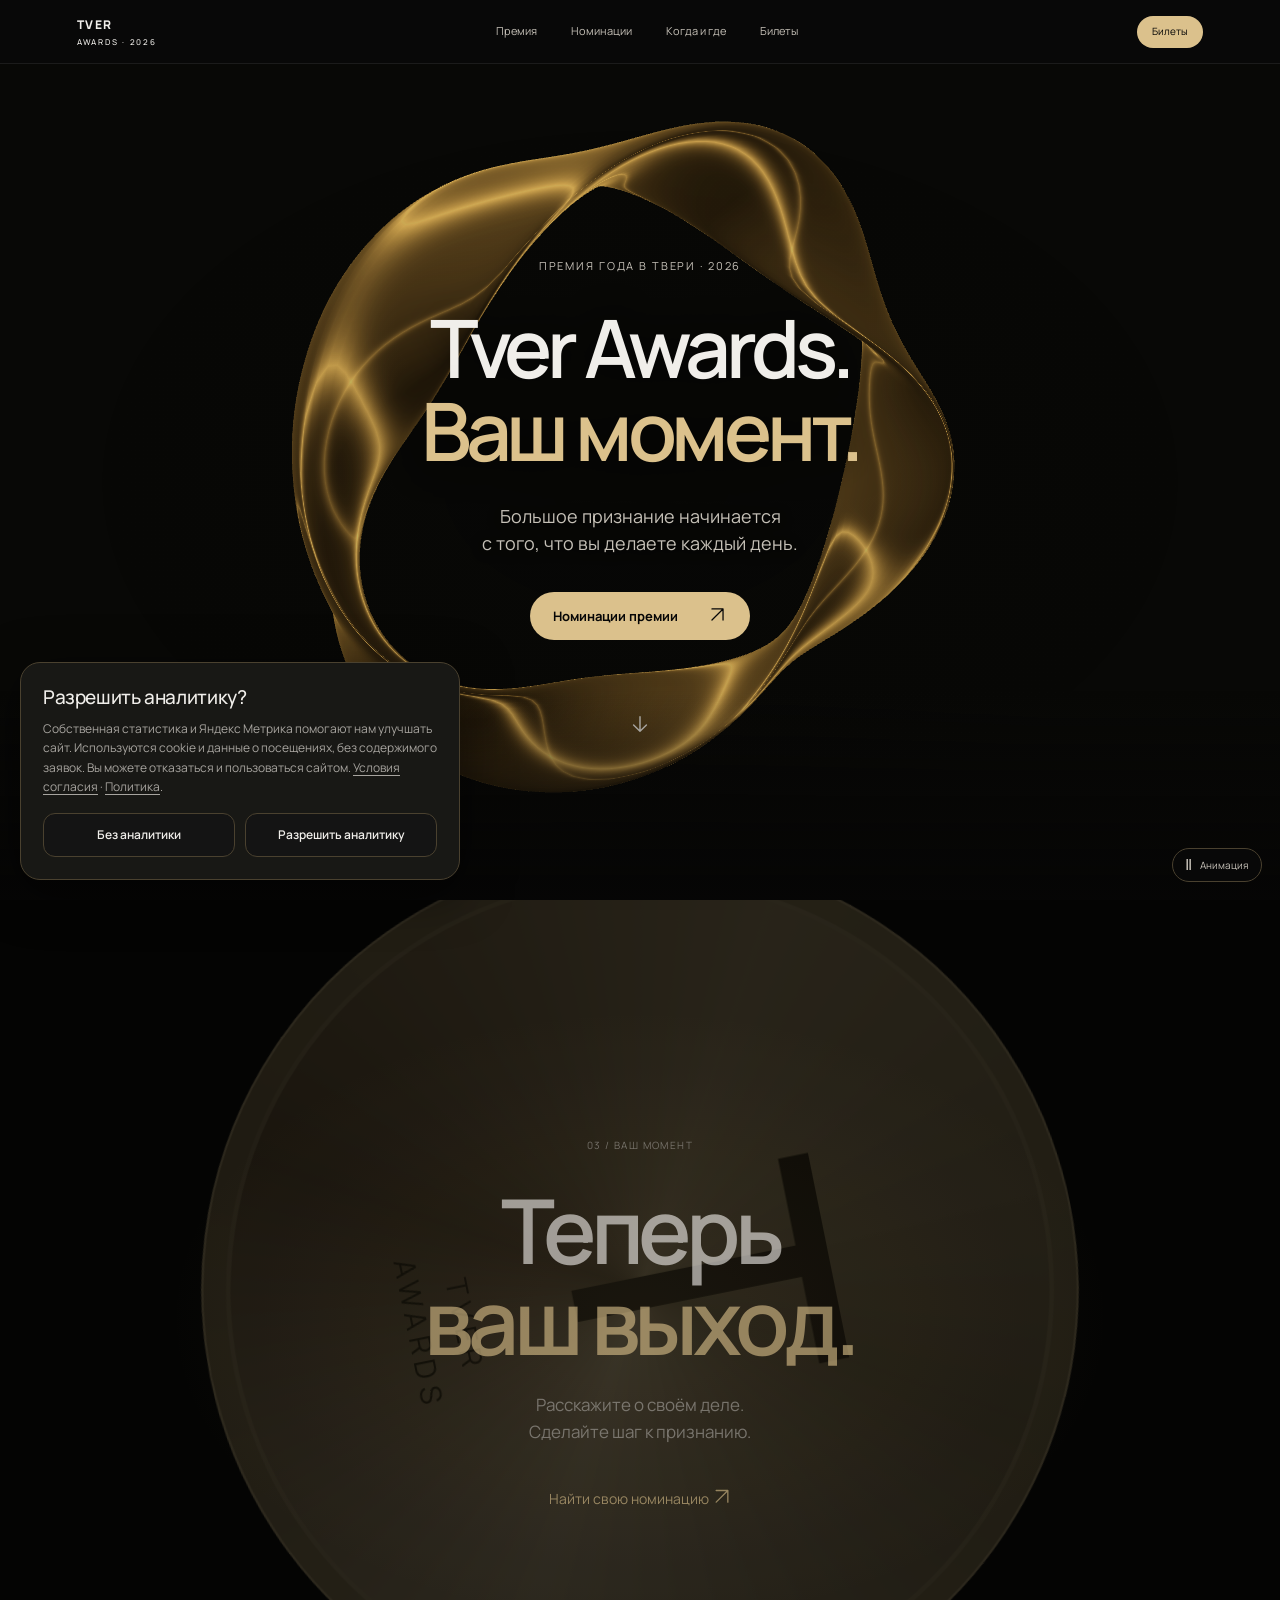
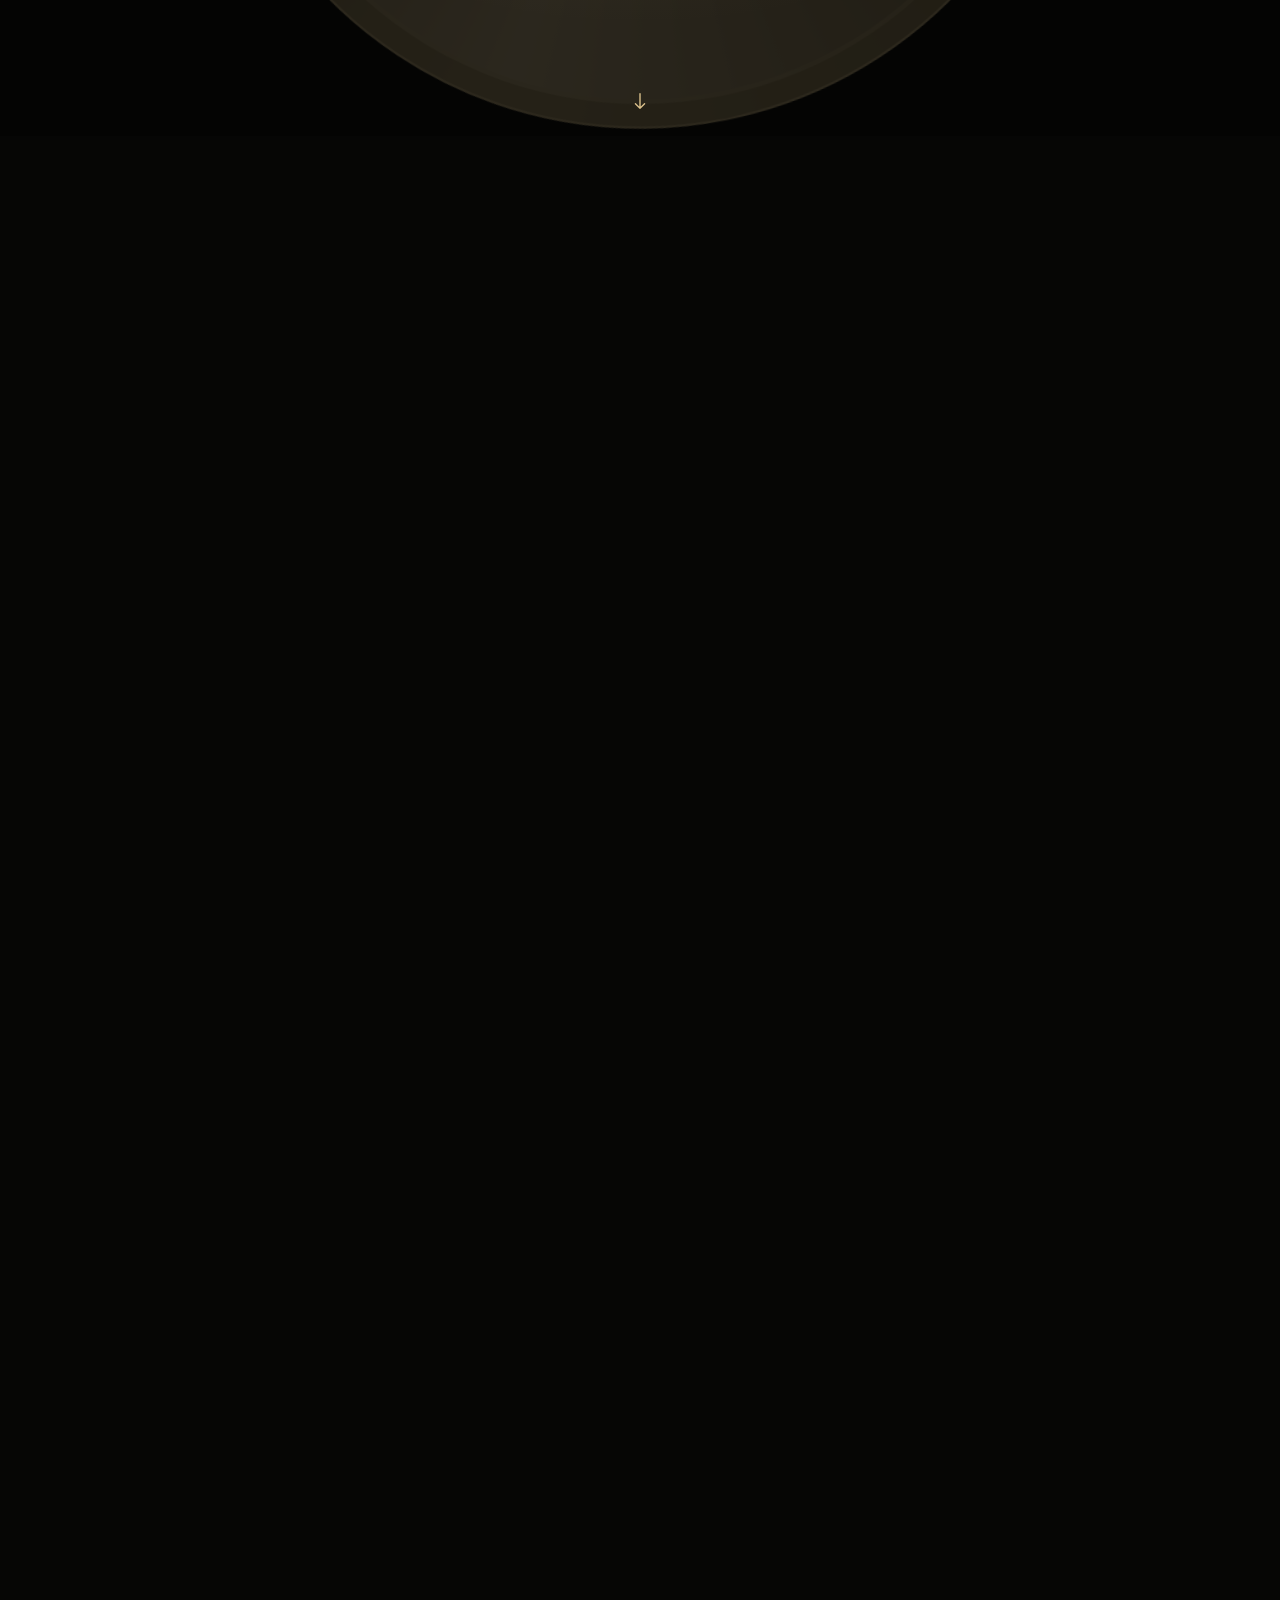
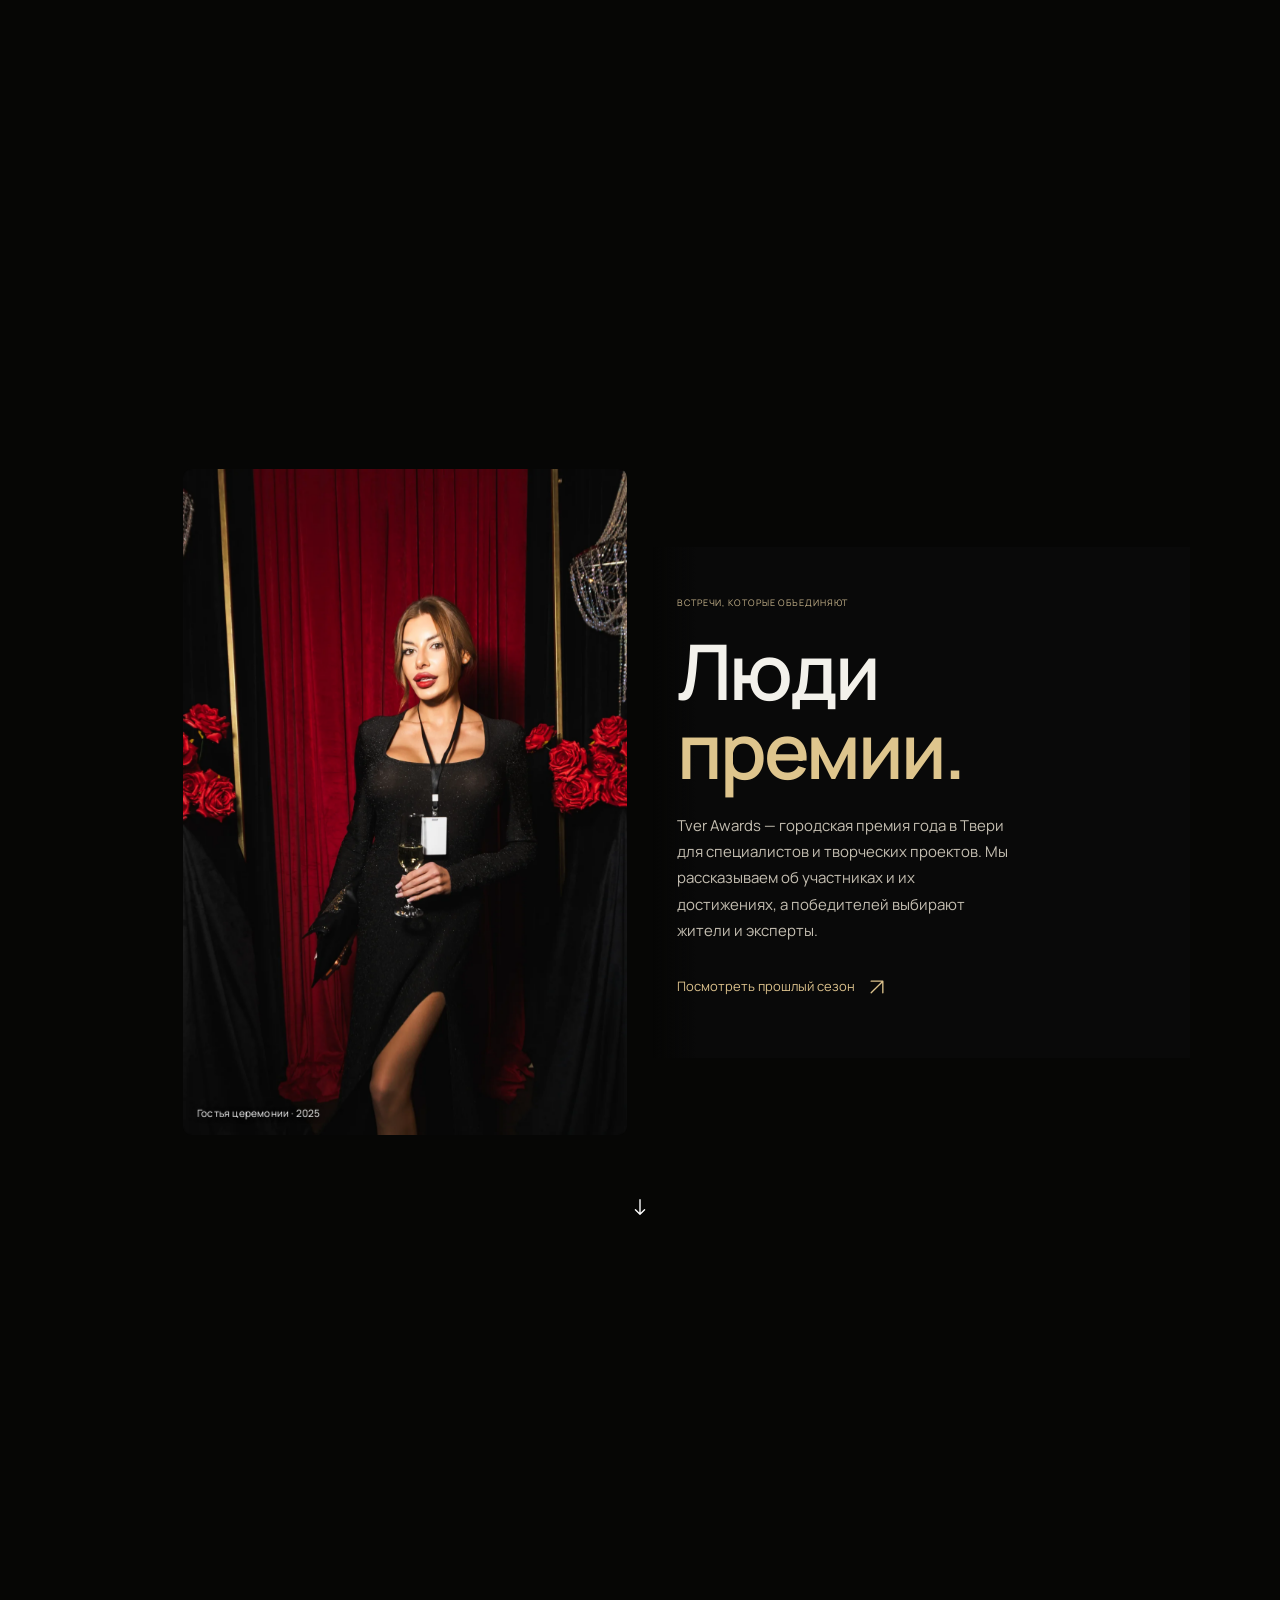
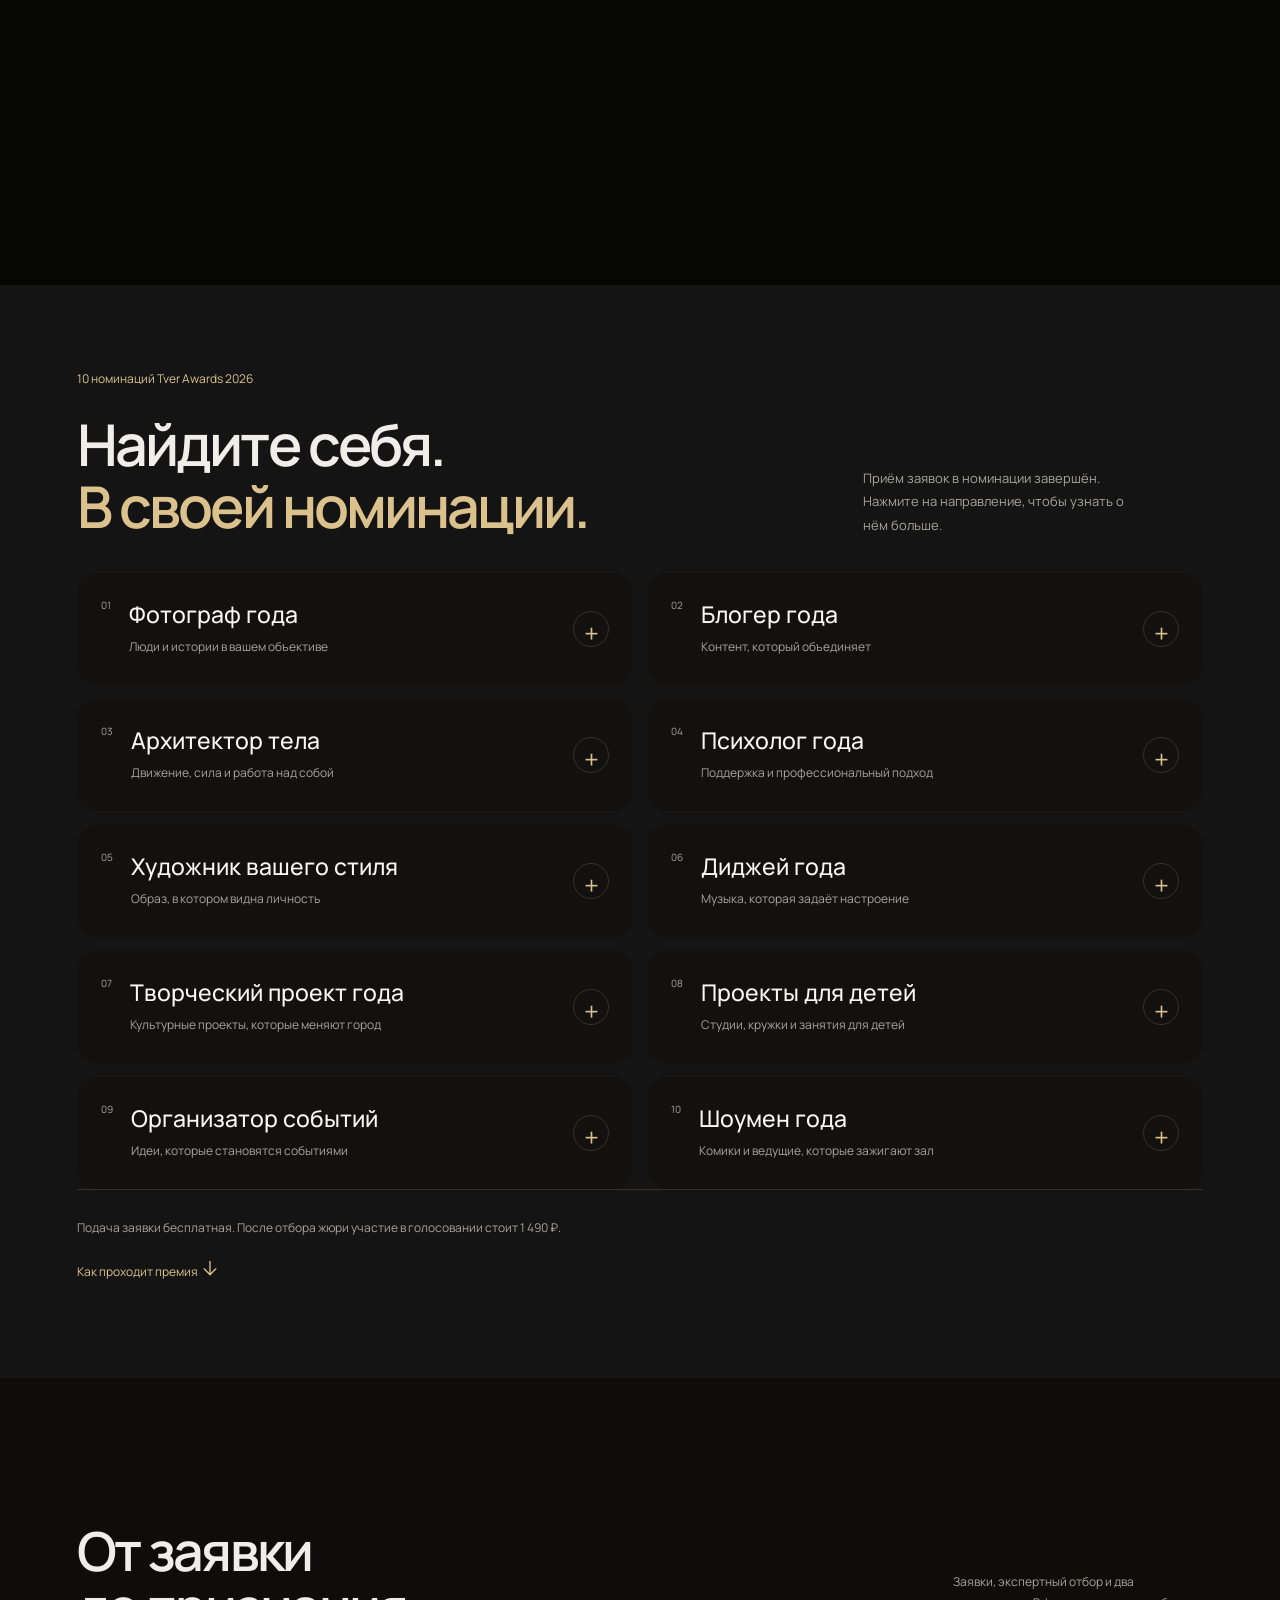
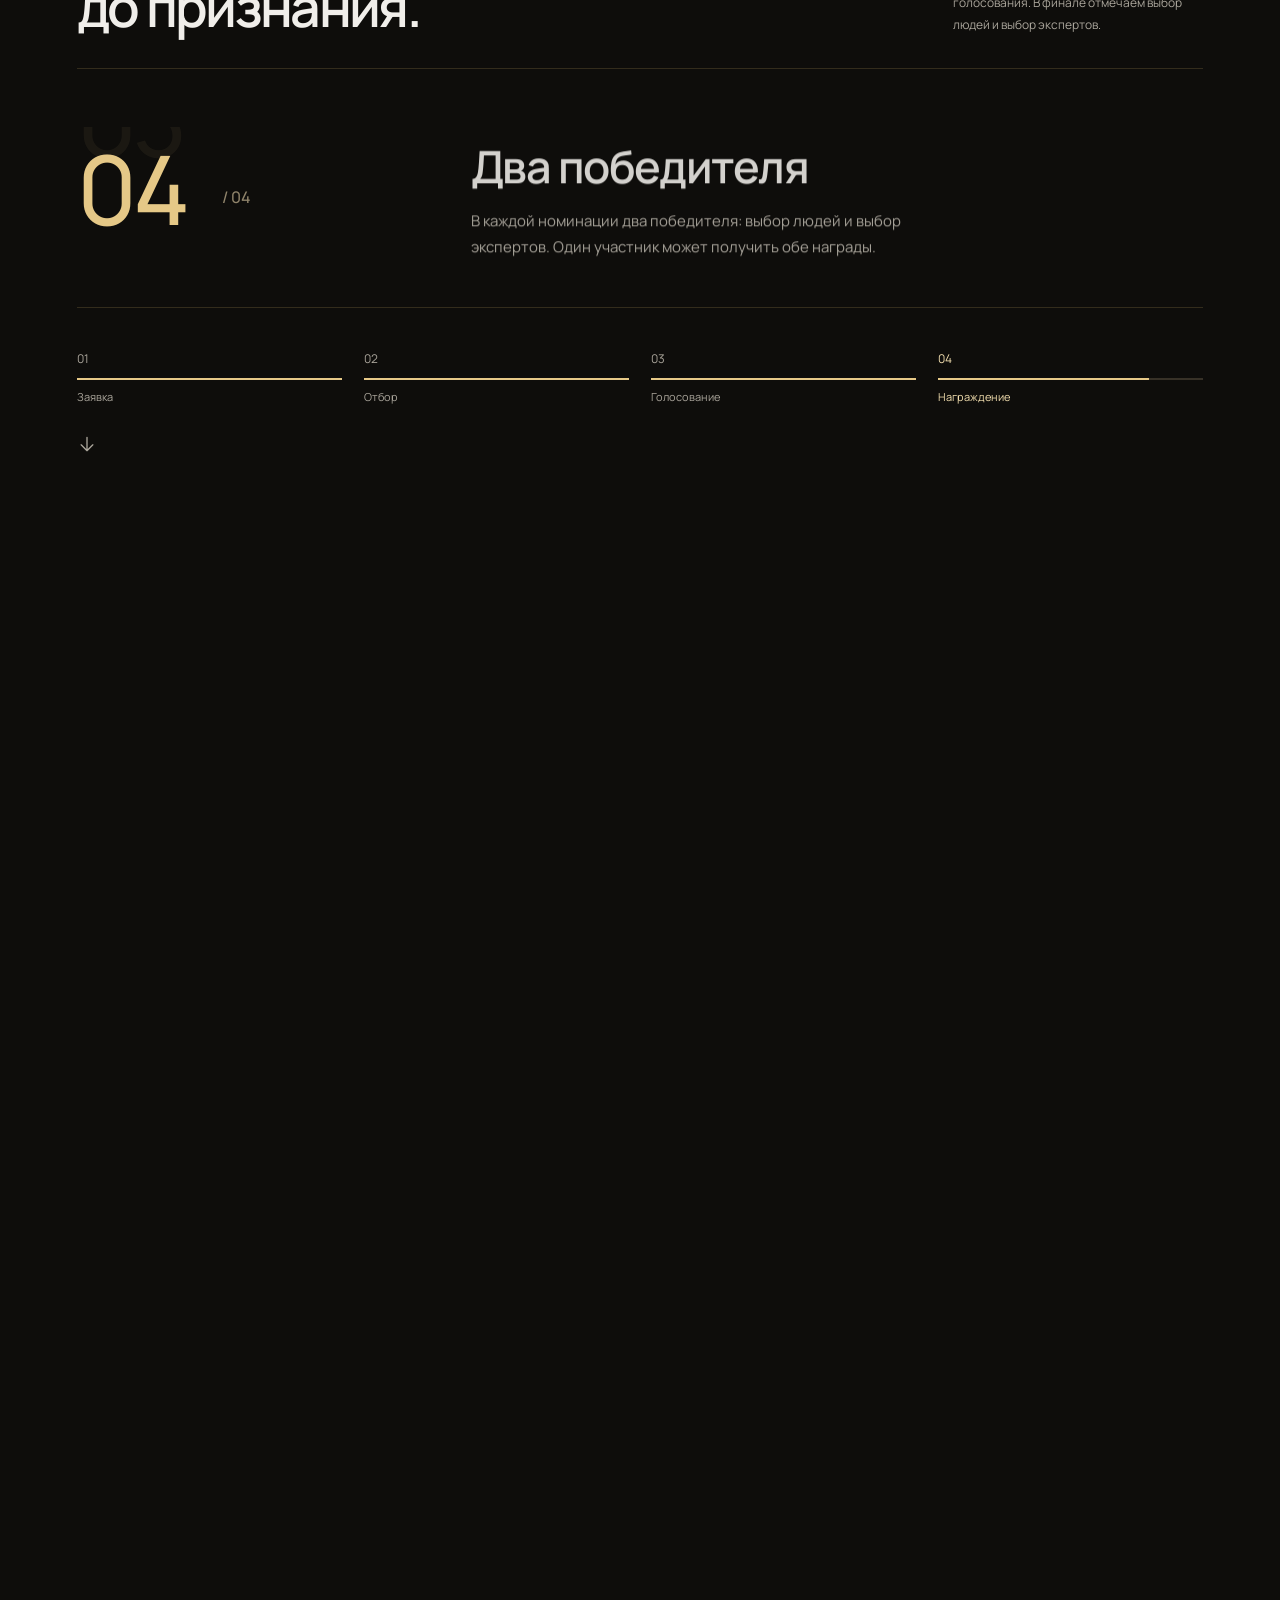
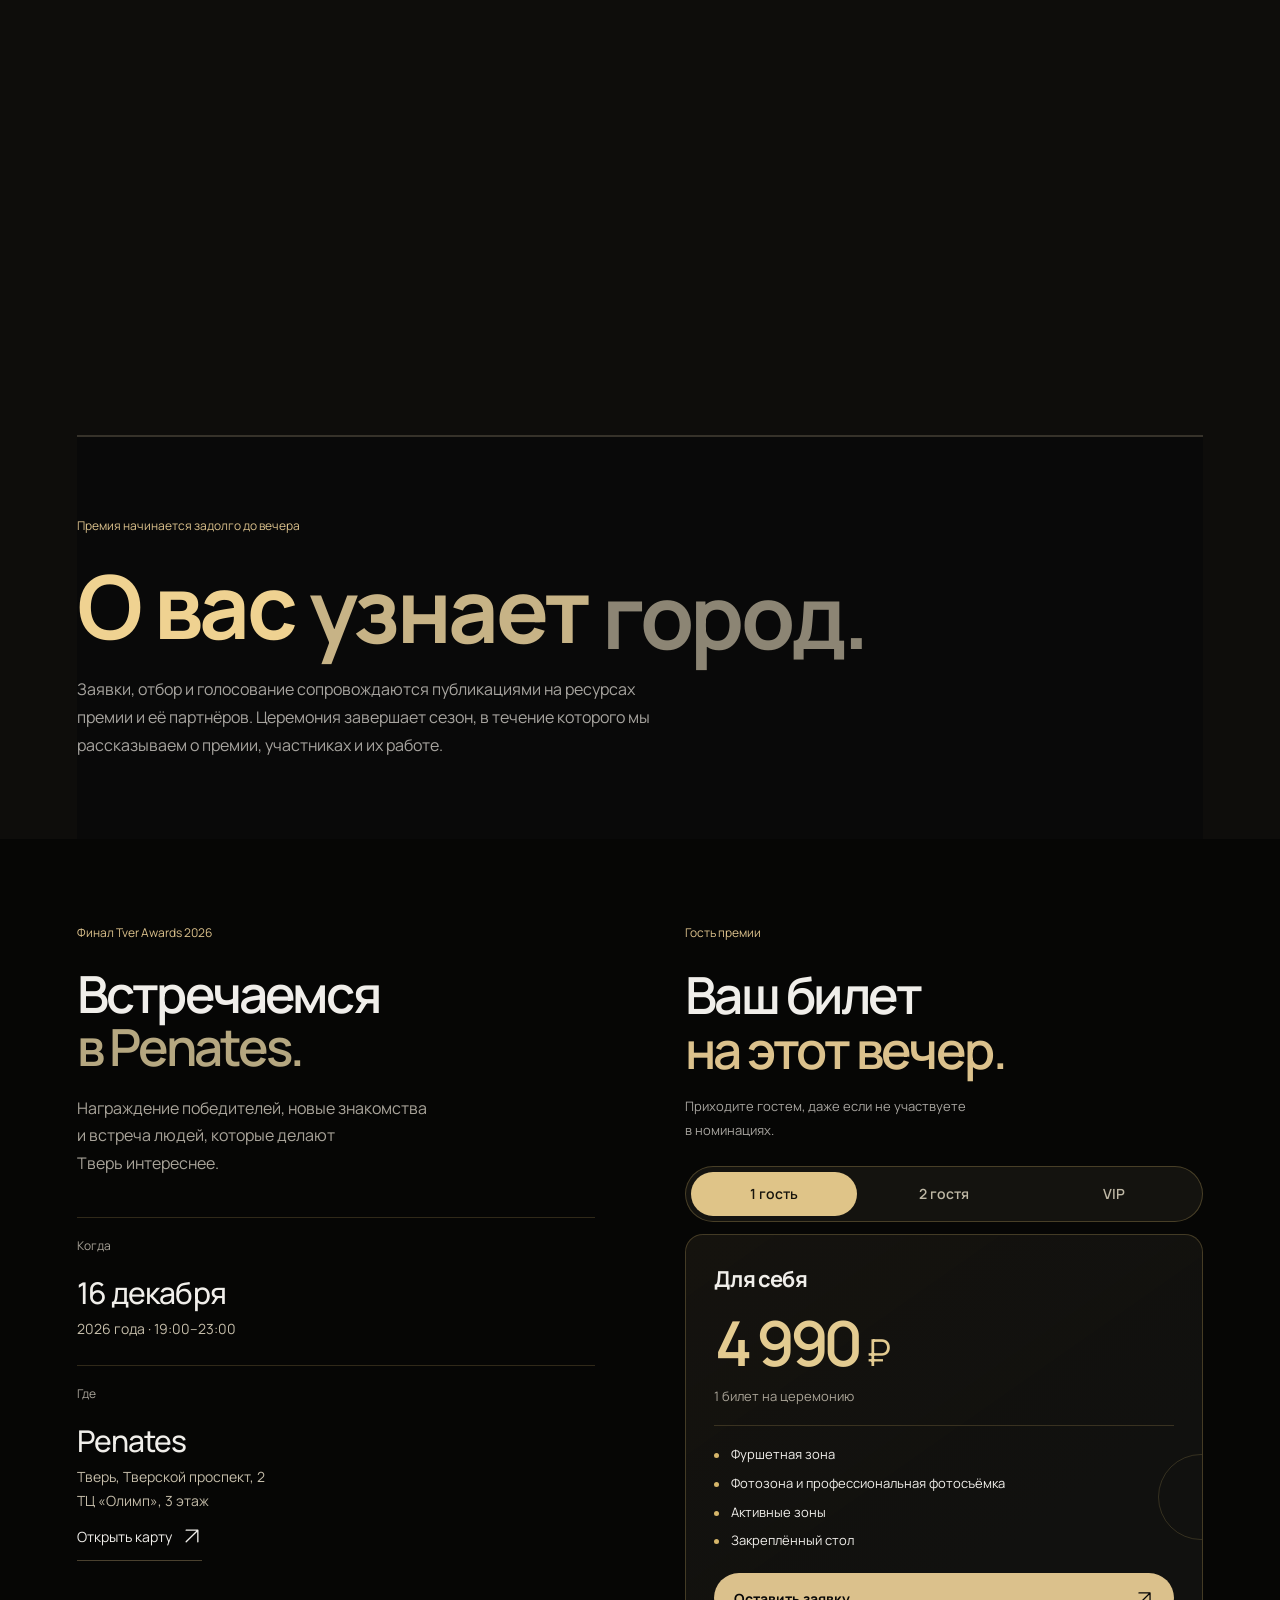
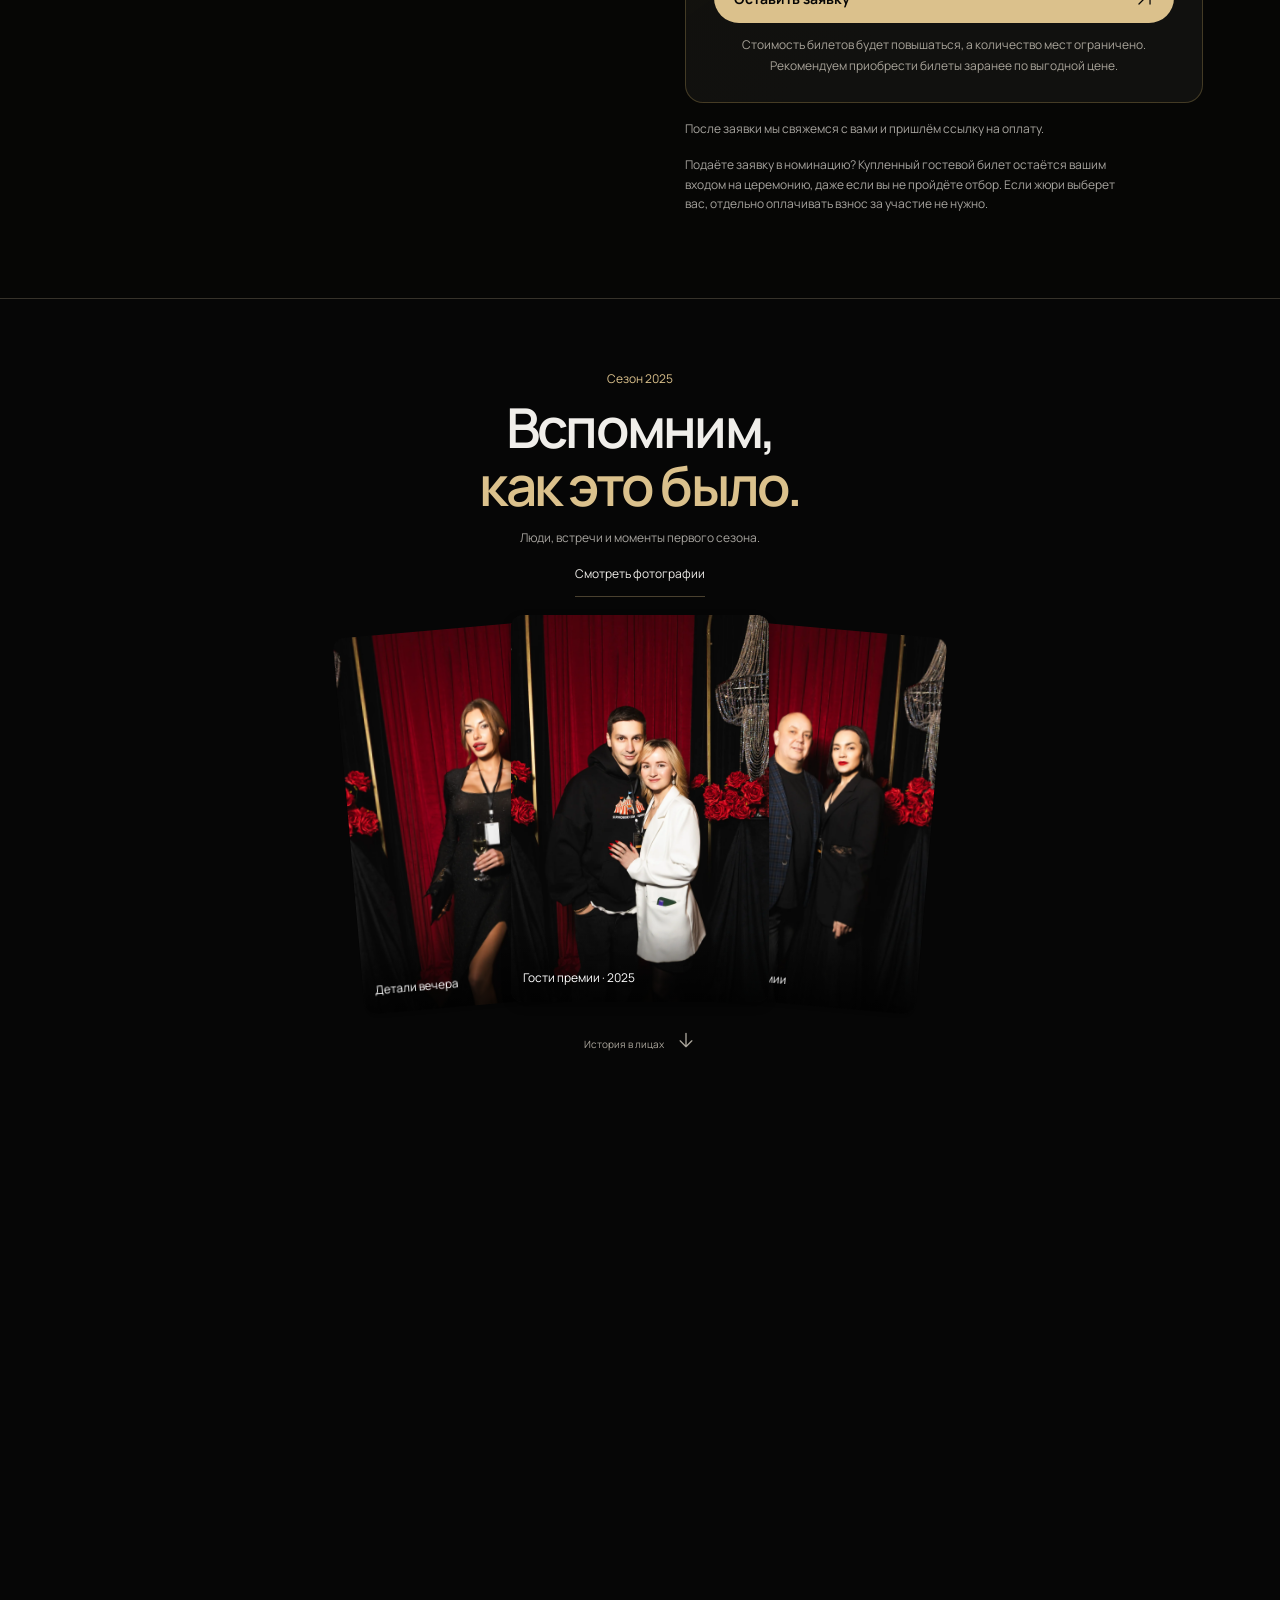
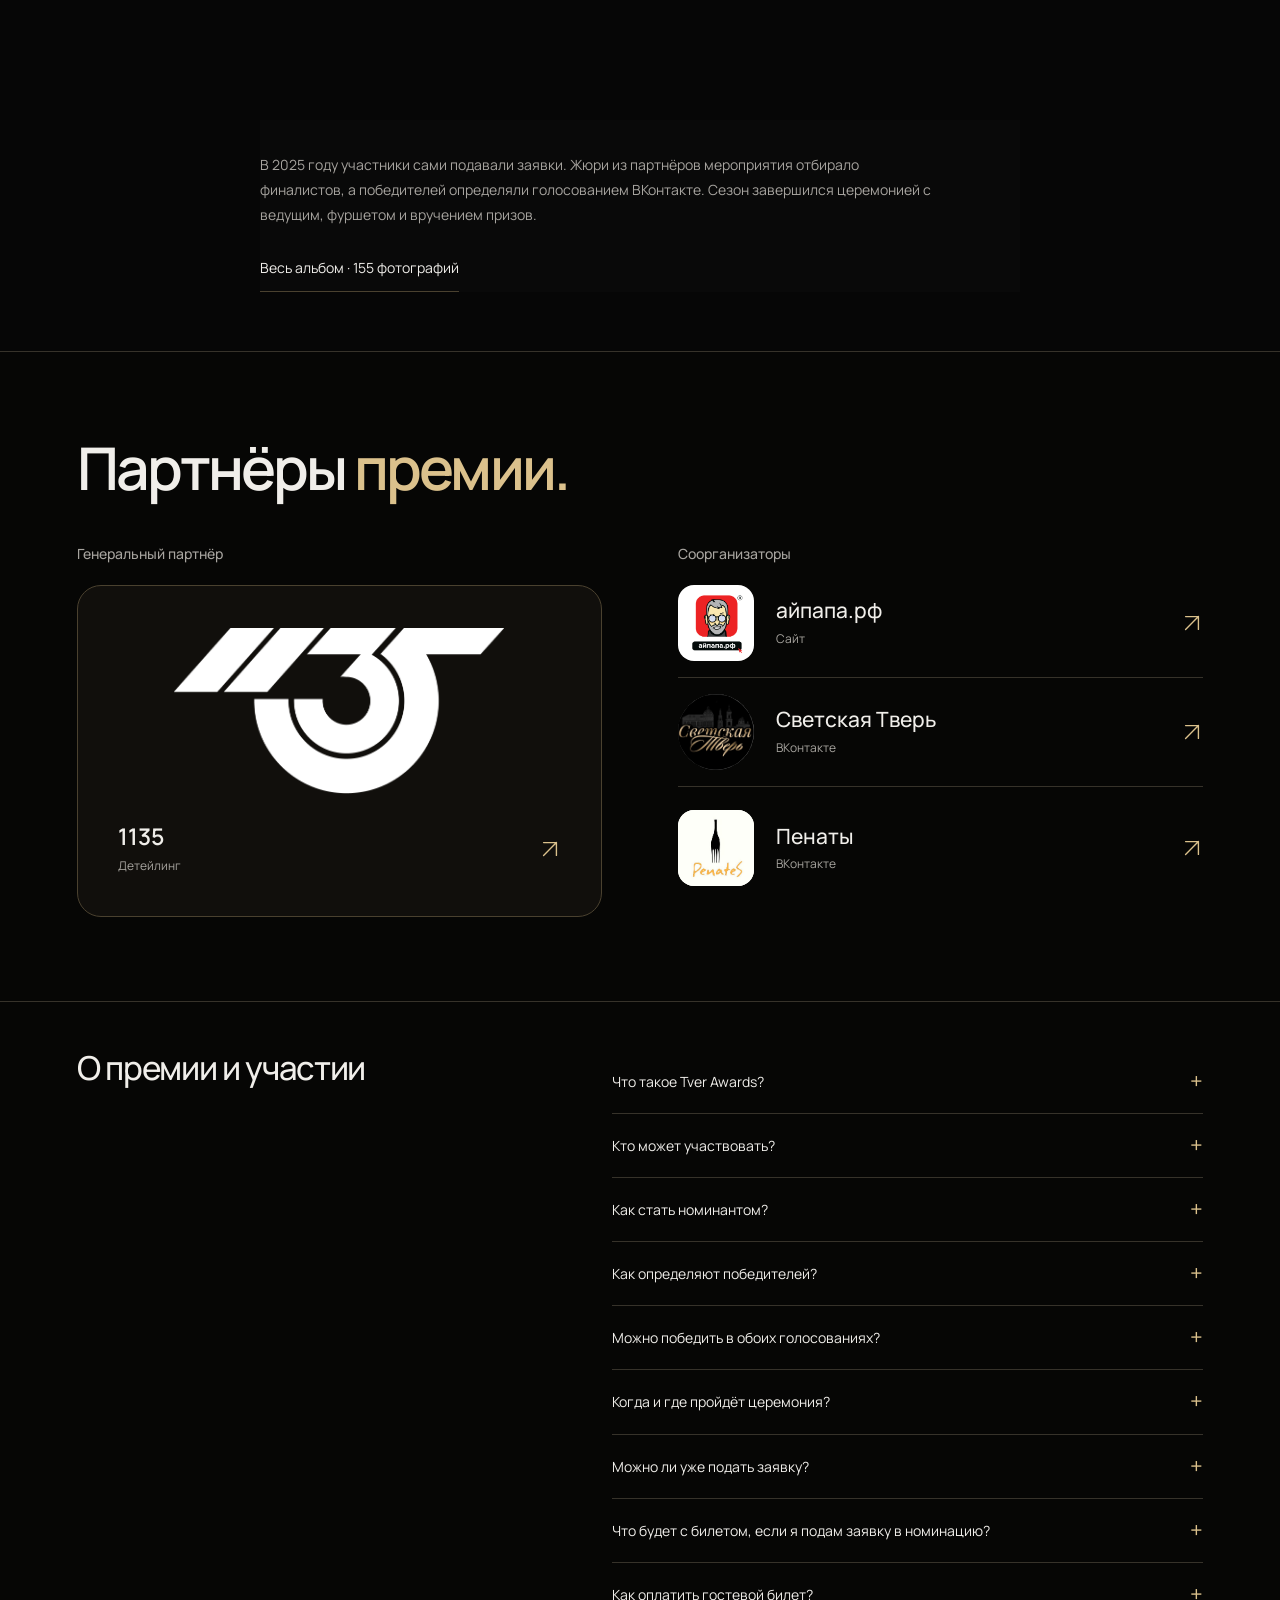
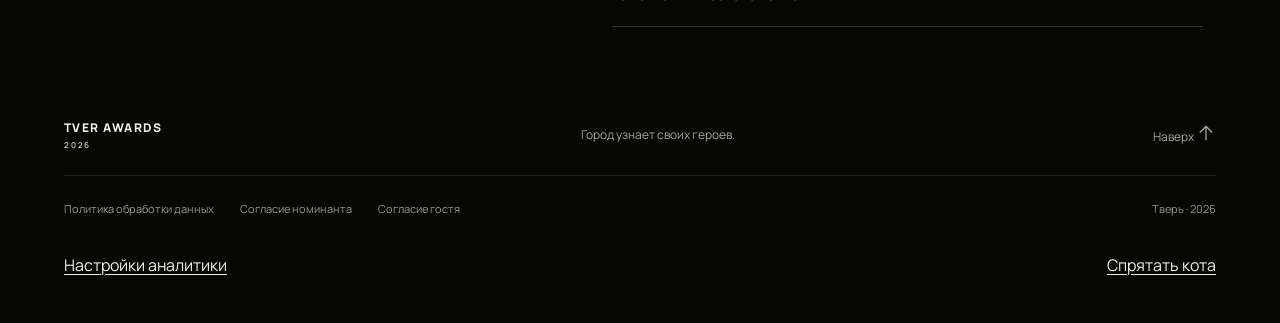
==== commit c74814d8: "Close nominee applications while keeping guest tickets available" ====
--- a/index.html
+++ b/index.html
@@ -20,7 +20,7 @@
 <meta name="twitter:card" content="summary_large_image">
 <meta name="theme-color" content="#090909">
 <link rel="icon" href="data:image/svg+xml,%3Csvg xmlns='http://www.w3.org/2000/svg' viewBox='0 0 64 64'%3E%3Crect width='64' height='64' rx='12' fill='%23090909'/%3E%3Cpath d='M12 48L32 10l20 38H40l-8-17-8 17Z' fill='%23d6b66a'/%3E%3C/svg%3E">
-<link rel="stylesheet" href="/variant-3/base.css?v=20261022launch1"><link rel="stylesheet" href="/variant-3/gallery.css?v=20261022launch1"><link rel="stylesheet" href="/variant-3/story.css?v=20261022launch1"><script src="/variant-3/app.js?v=20261111nominations1" defer></script><script src="/variant-3/motion-engine.js?v=20261022launch1" defer></script><script src="/variant-3/story.js?v=20261022launch1" defer></script><link rel="stylesheet" href="/variant-3/continuity.css?v=20261022launch1"><script src="/variant-3/ring.js?v=20261022launch1" defer></script><script src="/variant-3/continuity.js?v=20261104vip1" defer></script><script src="/variant-3/icons.js?v=20261022launch1" defer></script><link rel="stylesheet" href="/variant-3/participation.css?v=20261022nominations1"><link rel="stylesheet" href="/variant-3/compact.css?v=20261104vip1"><script src="/variant-3/compact.js?v=20261111prices1" defer></script><link rel="stylesheet" href="/variant-3/restored.css?v=20261022launch1"><link rel="stylesheet" href="/variant-3/motion.css?v=20261104vip1"><script src="/site-config.js?v=20261117gateway1" defer></script><script src="/variant-3/form-validation.js?v=20261023nocheck" defer></script><script src="/variant-3/requests.js?v=20261117gateway1" defer></script><link rel="stylesheet" href="/variant-3/memory-scene.css?v=20261022launch1"><link rel="stylesheet" href="/variant-3/cinematic.css?v=20261022launch1"><script src="/variant-3/cinematic.js?v=20261022launch1" defer></script><link rel="stylesheet" href="/variant-3/analytics-consent.css?v=20261027consent1"><script src="/variant-3/analytics-consent.js?v=20261104vip1" defer></script><link rel="stylesheet" href="/variant-3/partners.css?v=20261029penates1">
+<link rel="stylesheet" href="/variant-3/base.css?v=20261022launch1"><link rel="stylesheet" href="/variant-3/gallery.css?v=20261022launch1"><link rel="stylesheet" href="/variant-3/story.css?v=20261022launch1"><script src="/variant-3/app.js?v=20261125closed1" defer></script><script src="/variant-3/motion-engine.js?v=20261022launch1" defer></script><script src="/variant-3/story.js?v=20261022launch1" defer></script><link rel="stylesheet" href="/variant-3/continuity.css?v=20261022launch1"><script src="/variant-3/ring.js?v=20261022launch1" defer></script><script src="/variant-3/continuity.js?v=20261104vip1" defer></script><script src="/variant-3/icons.js?v=20261022launch1" defer></script><link rel="stylesheet" href="/variant-3/participation.css?v=20261022nominations1"><link rel="stylesheet" href="/variant-3/compact.css?v=20261104vip1"><script src="/variant-3/compact.js?v=20261111prices1" defer></script><link rel="stylesheet" href="/variant-3/restored.css?v=20261022launch1"><link rel="stylesheet" href="/variant-3/motion.css?v=20261104vip1"><script src="/site-config.js?v=20261125closed1" defer></script><script src="/variant-3/form-validation.js?v=20261023nocheck" defer></script><script src="/variant-3/requests.js?v=20261125closed1" defer></script><link rel="stylesheet" href="/variant-3/memory-scene.css?v=20261022launch1"><link rel="stylesheet" href="/variant-3/cinematic.css?v=20261022launch1"><script src="/variant-3/cinematic.js?v=20261022launch1" defer></script><link rel="stylesheet" href="/variant-3/analytics-consent.css?v=20261027consent1"><script src="/variant-3/analytics-consent.js?v=20261104vip1" defer></script><link rel="stylesheet" href="/variant-3/partners.css?v=20261029penates1">
 <script type="application/ld+json">{"@context":"https://schema.org","@graph":[{"@type":"WebSite","@id":"https://tver-awards.ru/#website","url":"https://tver-awards.ru/","name":"Tver Awards","alternateName":"Тверь Эвордс","inLanguage":"ru-RU"},{"@type":"Event","@id":"https://tver-awards.ru/#event","name":"Tver Awards 2026 — церемония премии года в Твери","url":"https://tver-awards.ru/","description":"Церемония награждения победителей Tver Awards 2026. Десять номинаций для специалистов и творческих проектов Твери. В каждой номинации отмечаем выбор людей и выбор экспертов.","startDate":"2026-12-16T19:00:00+03:00","endDate":"2026-12-16T23:00:00+03:00","eventStatus":"https://schema.org/EventScheduled","eventAttendanceMode":"https://schema.org/OfflineEventAttendanceMode","image":["https://tver-awards.ru/photos/6E6A4676.webp","https://tver-awards.ru/photos/6E6A4711.webp"],"location":{"@type":"Place","name":"Penates (Пенаты)","address":{"@type":"PostalAddress","streetAddress":"Тверской проспект, 2, ТЦ «Олимп», 3 этаж","addressLocality":"Тверь","addressRegion":"Тверская область","addressCountry":"RU"}},"organizer":{"@type":"Organization","name":"ИП Лебедев Владислав Валерьевич","url":"https://tver-awards.ru/"}}]}</script>
 <meta name="google-site-verification" content="hQDJFz3rLdV8tsciXYeJGJTNX1Gy1mduPp4gABZJcs0" />
 <link rel="stylesheet" href="/variant-3/cat.css?v=20261110cat-restore1">
@@ -36,18 +36,18 @@
 </header>
 <button id="motion-toggle" class="motion-toggle" type="button" aria-pressed="false" aria-label="Отключить анимации"><span aria-hidden="true">Ⅱ</span><span class="motion-label">Анимация</span></button>
 <main id="main">
-<section class="story-intro" aria-labelledby="hero-title"><div class="intro-ring" aria-hidden="true"><canvas id="gold-scene"></canvas><div class="ring-fallback"></div></div><span class="intro-label">ПРЕМИЯ ГОДА В ТВЕРИ · 2026</span><h1 id="hero-title">Tver Awards.<br><span>Ваш момент.</span></h1><p>Большое признание начинается<br>с того, что вы делаете каждый день.</p><a class="button" href="#apply">Стать участником <span aria-hidden="true">↗</span></a><span class="intro-scroll"><i aria-hidden="true">↓</i></span></section>
+<section class="story-intro" aria-labelledby="hero-title"><div class="intro-ring" aria-hidden="true"><canvas id="gold-scene"></canvas><div class="ring-fallback"></div></div><span class="intro-label">ПРЕМИЯ ГОДА В ТВЕРИ · 2026</span><h1 id="hero-title">Tver Awards.<br><span>Ваш момент.</span></h1><p>Большое признание начинается<br>с того, что вы делаете каждый день.</p><a class="button" href="#nominations">Номинации премии <span aria-hidden="true">↗</span></a><span class="intro-scroll"><i aria-hidden="true">↓</i></span></section>
 <section class="scroll-story" id="about" aria-label="История премии"><div class="story-screen"><div class="story-halo" aria-hidden="true"></div><div class="story-disc" aria-hidden="true"><span>T</span><small>TVER<br>AWARDS</small></div><div class="story-copy copy-one"><span class="scene-label">01 / ВАШЕ ДЕЛО</span><h2>Вы делаете<br><span>больше.</span></h2><p>Видите иначе. Помогаете людям.<br>Создаёте то, чего раньше не было.</p></div><div class="story-copy copy-two"><span class="scene-label">02 / ВАШ ГОРОД</span><h2>Это замечают.<br><span>Это ценят.</span></h2><p>Tver Awards объединяет людей,<br>которыми гордится город.</p></div><div class="story-copy copy-three"><span class="scene-label">03 / ВАШ МОМЕНТ</span><h2>Теперь<br><span>ваш выход.</span></h2><p>Расскажите о своём деле.<br>Сделайте шаг к признанию.</p><a href="#nominations" class="story-link">Найти свою номинацию ↗</a></div><div class="vertical-scroll-hint"><svg viewBox="0 0 24 24" aria-hidden="true"><path d="M12 4v16m-5-5 5 5 5-5"/></svg></div></div></section>
 <section class="memory-story" id="season-2025" aria-labelledby="people-title"><div class="memory-screen"><div class="memory-composition"><figure class="memory-portrait"><img src="/photos/6E6A4676.webp" alt="Гостья Tver Awards 2025 в чёрном вечернем платье у красного занавеса" width="1200" height="1800" loading="lazy"><figcaption>Гостья церемонии · 2025</figcaption></figure><div class="memory-copy"><span class="scene-label">ВСТРЕЧИ, КОТОРЫЕ ОБЪЕДИНЯЮТ</span><h2 id="people-title">Люди <span>премии.</span></h2><p>Tver Awards — городская премия года в Твери для специалистов и творческих проектов. Мы рассказываем об участниках и их достижениях, а победителей выбирают жители и эксперты.</p><a class="story-link" href="#history">Посмотреть прошлый сезон <svg class="arrow-icon" viewBox="0 0 24 24" aria-hidden="true"><path d="M5 19 19 5M5 5h14v14"/></svg></a></div></div><div class="vertical-scroll-hint"><svg viewBox="0 0 24 24" aria-hidden="true"><path d="M12 4v16m-5-5 5 5 5-5"/></svg></div></div></section>
 
  <section id="nominations" class="nominations section-shell">
-  <div class="section-heading"><div><span class="small-label">10 номинаций Tver Awards 2026</span><h2>Найдите себя.<br><span>В своей номинации.</span></h2></div><p>Нажмите на направление,<br>чтобы узнать больше и подать заявку.</p></div>
+  <div class="section-heading"><div><span class="small-label">10 номинаций Tver Awards 2026</span><h2>Найдите себя.<br><span>В своей номинации.</span></h2></div><p>Приём заявок в номинации завершён.<br>Нажмите на направление, чтобы узнать о нём больше.</p></div>
   <div class="nomination-stage"><div class="nomination-list" id="nomination-list"><button type="button" class="nomination-item" data-nomination="photographer" aria-label="О номинации: Фотограф года" aria-haspopup="dialog" aria-controls="nominee-dialog"><span class="nom-mark">01</span><span class="nom-text"><strong>Фотограф года</strong><small>Люди и истории в вашем объективе</small></span><span class="nom-arrow" aria-hidden="true">+</span></button><button type="button" class="nomination-item" data-nomination="blogger" aria-label="О номинации: Блогер года" aria-haspopup="dialog" aria-controls="nominee-dialog"><span class="nom-mark">02</span><span class="nom-text"><strong>Блогер года</strong><small>Контент, который объединяет</small></span><span class="nom-arrow" aria-hidden="true">+</span></button><button type="button" class="nomination-item" data-nomination="body_architect" aria-label="О номинации: Архитектор тела" aria-haspopup="dialog" aria-controls="nominee-dialog"><span class="nom-mark">03</span><span class="nom-text"><strong>Архитектор тела</strong><small>Движение, сила и работа над собой</small></span><span class="nom-arrow" aria-hidden="true">+</span></button><button type="button" class="nomination-item" data-nomination="psychologist" aria-label="О номинации: Психолог года" aria-haspopup="dialog" aria-controls="nominee-dialog"><span class="nom-mark">04</span><span class="nom-text"><strong>Психолог года</strong><small>Поддержка и профессиональный подход</small></span><span class="nom-arrow" aria-hidden="true">+</span></button><button type="button" class="nomination-item" data-nomination="style_artist" aria-label="О номинации: Художник вашего стиля" aria-haspopup="dialog" aria-controls="nominee-dialog"><span class="nom-mark">05</span><span class="nom-text"><strong>Художник вашего стиля</strong><small>Образ, в котором видна личность</small></span><span class="nom-arrow" aria-hidden="true">+</span></button><button type="button" class="nomination-item" data-nomination="dj" aria-label="О номинации: Диджей года" aria-haspopup="dialog" aria-controls="nominee-dialog"><span class="nom-mark">06</span><span class="nom-text"><strong>Диджей года</strong><small>Музыка, которая задаёт настроение</small></span><span class="nom-arrow" aria-hidden="true">+</span></button><button type="button" class="nomination-item" data-nomination="creative_project" aria-label="О номинации: Творческий проект года" aria-haspopup="dialog" aria-controls="nominee-dialog"><span class="nom-mark">07</span><span class="nom-text"><strong>Творческий проект года</strong><small>Культурные проекты, которые меняют город</small></span><span class="nom-arrow" aria-hidden="true">+</span></button><button type="button" class="nomination-item" data-nomination="children_projects" aria-label="О номинации: Проекты для детей" aria-haspopup="dialog" aria-controls="nominee-dialog"><span class="nom-mark">08</span><span class="nom-text"><strong>Проекты для детей</strong><small>Студии, кружки и занятия для детей</small></span><span class="nom-arrow" aria-hidden="true">+</span></button><button type="button" class="nomination-item" data-nomination="event_organizer" aria-label="О номинации: Организатор событий" aria-haspopup="dialog" aria-controls="nominee-dialog"><span class="nom-mark">09</span><span class="nom-text"><strong>Организатор событий</strong><small>Идеи, которые становятся событиями</small></span><span class="nom-arrow" aria-hidden="true">+</span></button><button type="button" class="nomination-item" data-nomination="comedian" aria-label="О номинации: Шоумен года" aria-haspopup="dialog" aria-controls="nominee-dialog"><span class="nom-mark">10</span><span class="nom-text"><strong>Шоумен года</strong><small>Комики и ведущие, которые зажигают зал</small></span><span class="nom-arrow" aria-hidden="true">+</span></button></div><div class="nomination-visual" aria-hidden="true"><span class="visual-top">В ЦЕНТРЕ ВНИМАНИЯ</span><div class="nomination-constellation"><span>✦</span><i></i><i></i><i></i></div><span class="visual-name">Ваше дело.<br>Ваше признание.</span><span class="visual-bottom">TVER AWARDS / 2026</span></div></div>
   <p class="section-footnote">Подача заявки бесплатная. После отбора жюри участие в голосовании стоит 1 490 ₽. <a class="story-link" href="#process">Как проходит премия ↓</a></p>
  </section>
 
  <section class="process section-shell" id="process"><div class="process-screen"><div class="section-heading"><h2>От заявки<br>до признания.</h2><p>Заявки, экспертный отбор и два голосования. В финале отмечаем выбор людей и выбор экспертов.</p></div>
-  <div class="process-stage"><div class="process-count" aria-hidden="true">01</div><ol class="steps"><li><span class="step-number">01</span><h3>Подайте заявку</h3><p>Выберите номинацию, расскажите о своих достижениях и добавьте ссылки на работы.</p></li><li><span class="step-number">02</span><h3>Экспертный отбор</h3><p>Жюри из экспертов по направлениям рассмотрит бесплатные заявки и отберёт номинантов. Для участия в голосовании отобранные номинанты оплачивают взнос 1 490 ₽.</p></li><li><span class="step-number">03</span><h3>Два голосования</h3><p>Люди выбирают победителя открытым голосованием. Эксперты голосуют отдельно, в закрытом формате.</p></li><li><span class="step-number">04</span><h3>Два победителя</h3><p>В каждой номинации два победителя: выбор людей и выбор экспертов. Один участник может получить обе награды.</p></li></ol></div><div class="process-navigation" aria-label="Этапы премии"><button type="button" data-stage="0" aria-label="Этап 1: Заявка"><span>01</span><i aria-hidden="true"></i><small>Заявка</small></button><button type="button" data-stage="1" aria-label="Этап 2: Экспертный отбор"><span>02</span><i aria-hidden="true"></i><small>Отбор</small></button><button type="button" data-stage="2" aria-label="Этап 3: Два голосования"><span>03</span><i aria-hidden="true"></i><small>Голосование</small></button><button type="button" data-stage="3" aria-label="Этап 4: Награждение победителей"><span>04</span><i aria-hidden="true"></i><small>Награждение</small></button></div><span class="process-scroll"><span aria-hidden="true">↓</span></span></div><div class="media-note"><span class="small-label">Премия начинается задолго до вечера</span><h3 aria-label="О вас узнает город."><span aria-hidden="true">О вас</span> <span aria-hidden="true">узнает</span> <span aria-hidden="true">город.</span></h3><p>Заявки, отбор и голосование сопровождаются публикациями на ресурсах премии и её партнёров. Церемония завершает сезон, в течение которого мы рассказываем о премии, участниках и их работе.</p></div>
+  <div class="process-stage"><div class="process-count" aria-hidden="true">01</div><ol class="steps"><li><span class="step-number">01</span><h3>Приём заявок завершён</h3><p>Спасибо всем, кто рассказал о своём деле. Полученные заявки рассмотрит экспертное жюри.</p></li><li><span class="step-number">02</span><h3>Экспертный отбор</h3><p>Жюри из экспертов по направлениям рассмотрит бесплатные заявки и отберёт номинантов. Для участия в голосовании отобранные номинанты оплачивают взнос 1 490 ₽.</p></li><li><span class="step-number">03</span><h3>Два голосования</h3><p>Люди выбирают победителя открытым голосованием. Эксперты голосуют отдельно, в закрытом формате.</p></li><li><span class="step-number">04</span><h3>Два победителя</h3><p>В каждой номинации два победителя: выбор людей и выбор экспертов. Один участник может получить обе награды.</p></li></ol></div><div class="process-navigation" aria-label="Этапы премии"><button type="button" data-stage="0" aria-label="Этап 1: Заявка"><span>01</span><i aria-hidden="true"></i><small>Заявка</small></button><button type="button" data-stage="1" aria-label="Этап 2: Экспертный отбор"><span>02</span><i aria-hidden="true"></i><small>Отбор</small></button><button type="button" data-stage="2" aria-label="Этап 3: Два голосования"><span>03</span><i aria-hidden="true"></i><small>Голосование</small></button><button type="button" data-stage="3" aria-label="Этап 4: Награждение победителей"><span>04</span><i aria-hidden="true"></i><small>Награждение</small></button></div><span class="process-scroll"><span aria-hidden="true">↓</span></span></div><div class="media-note"><span class="small-label">Премия начинается задолго до вечера</span><h3 aria-label="О вас узнает город."><span aria-hidden="true">О вас</span> <span aria-hidden="true">узнает</span> <span aria-hidden="true">город.</span></h3><p>Заявки, отбор и голосование сопровождаются публикациями на ресурсах премии и её партнёров. Церемония завершает сезон, в течение которого мы рассказываем о премии, участниках и их работе.</p></div>
  </section>
  <div class="visit-block"><section id="evening" class="evening section-shell"><div class="evening-heading reveal-block"><span class="small-label">Финал Tver Awards 2026</span><h2>Встречаемся<br><span>в Penates.</span></h2><p>Награждение победителей, новые знакомства и встреча людей, которые делают Тверь интереснее.</p></div><div class="event-details reveal-block"><div><span>Когда</span><strong>16 декабря</strong><p>2026 года · 19:00–23:00</p></div><div><span>Где</span><strong>Penates</strong><p>Тверь, Тверской проспект, 2<br>ТЦ «Олимп», 3 этаж</p><a class="text-button" href="https://yandex.ru/maps/?text=Penates%20Тверь%20Тверской%20проспект%202" target="_blank" rel="noopener noreferrer">Открыть карту <svg class="arrow-icon" viewBox="0 0 24 24" aria-hidden="true"><path d="M5 19 19 5M5 5h14v14"/></svg></a></div></div></section>
 <section id="tickets" class="tickets section-shell"><div class="section-heading"><div><span class="small-label">Гость премии</span><h2>Ваш билет<br><span>на этот вечер.</span></h2></div><p>Приходите гостем, даже если не участвуете в номинациях.</p></div><div class="ticket-picker"><div class="ticket-tabs" role="tablist" aria-label="Тариф билета"><button type="button" role="tab" id="ticket-tab-single" aria-selected="true" aria-controls="ticket-panel" data-plan="single">1 гость</button><button type="button" role="tab" id="ticket-tab-pair" aria-selected="false" aria-controls="ticket-panel" tabindex="-1" data-plan="pair">2 гостя</button><button type="button" role="tab" id="ticket-tab-vip" aria-selected="false" aria-controls="ticket-panel" tabindex="-1" data-plan="vip">VIP</button></div><div class="ticket-option" id="ticket-panel" role="tabpanel" aria-labelledby="ticket-tab-single" tabindex="0"><div class="ticket-summary" aria-live="polite" aria-atomic="true"><h3 id="ticket-title">Для себя</h3><p class="ticket-price"><span id="ticket-amount">4 990</span> <span class="currency">₽</span></p><p class="ticket-quantity" id="ticket-quantity">1 билет на церемонию</p></div><ul class="ticket-includes"><li>Фуршетная зона</li><li>Фотозона и профессиональная фотосъёмка</li><li>Активные зоны</li><li>Закреплённый стол</li></ul><button type="button" class="button" id="ticket-request" aria-haspopup="dialog" aria-controls="guest-dialog">Оставить заявку <svg class="arrow-icon" viewBox="0 0 24 24" aria-hidden="true"><path d="M5 19 19 5M5 5h14v14"/></svg></button><p class="ticket-note">Стоимость билетов будет повышаться, а количество мест ограничено. Рекомендуем приобрести билеты заранее по выгодной цене.</p></div></div><p class="ticket-explainer">После заявки мы свяжемся с вами и пришлём ссылку на оплату.</p><p class="ticket-explainer">Подаёте заявку в номинацию? Купленный гостевой билет остаётся вашим входом на церемонию, даже если вы не пройдёте отбор. Если жюри выберет вас, отдельно оплачивать взнос за участие не нужно.</p></section>
@@ -67,7 +67,7 @@
 <a class="partner-row partner-link" href="https://vk.ru/penats" target="_blank" rel="noopener noreferrer" aria-label="Пенаты, соорганизатор. Открыть ВКонтакте"><span class="partner-logo partner-logo--penates"><img src="/assets/partners/penates-20261029.jpg" alt="" loading="lazy" decoding="async"></span><span class="partner-name"><strong>Пенаты</strong><small>ВКонтакте</small></span><svg class="arrow-icon" viewBox="0 0 24 24" aria-hidden="true"><path d="M5 19 19 5M5 5h14v14"/></svg></a>
 </div></div></div></section>
 <section class="questions section-shell"><h2>О премии и участии</h2><div><details><summary>Что такое Tver Awards?<span aria-hidden="true">+</span></summary><p>Tver Awards — городская премия года в Твери, которая знакомит жителей со специалистами и творческими проектами города. Участники подают заявки, эксперты отбирают номинантов, затем проходят открытое голосование людей и закрытое голосование экспертов. Финал сезона 2026 — церемония награждения 16 декабря в Penates.</p></details><details><summary>Кто может участвовать?<span aria-hidden="true">+</span></summary><p>Заявку могут подать специалисты и представители творческих проектов, связанных с Тверью. Выберите одно из десяти направлений и расскажите о своей работе. Жюри рассмотрит заявку и решит, включить ли вас в число номинантов.</p></details><details><summary>Как стать номинантом?<span aria-hidden="true">+</span></summary><p>Подайте заявку в выбранную номинацию. Жюри из экспертов по соответствующему направлению рассмотрит заявки и отберёт номинантов для голосования. Количество номинантов и сроки отбора опубликуем отдельно.</p></details><details><summary>Как определяют победителей?<span aria-hidden="true">+</span></summary><p>После отбора проходят два отдельных голосования: открытое голосование людей и закрытое голосование экспертов. В каждой номинации определяются два победителя: по мнению людей и по мнению экспертов. Результаты объявим на церемонии.</p></details><details><summary>Можно победить в обоих голосованиях?<span aria-hidden="true">+</span></summary><p>Да. Один и тот же номинант может стать победителем и по мнению людей, и по мнению экспертов. В таком случае обе награды получает один участник.</p></details><details><summary>Когда и где пройдёт церемония?<span aria-hidden="true">+</span></summary><p>16 декабря 2026 года, с 19:00 до 23:00, в Penates: Тверь, Тверской проспект, 2, ТЦ «Олимп», 3 этаж.</p></details><details><summary>Можно ли уже подать заявку?<span aria-hidden="true">+</span></summary><p>Да, приём заявок открыт. Выберите номинацию или гостевой тариф и заполните форму. После отправки появится номер заявки. Номинации и подробные правила сезона уточняются.</p></details><details><summary>Что будет с билетом, если я подам заявку в номинацию?<span aria-hidden="true">+</span></summary><p>Вы можете купить гостевой билет до решения жюри. Если вас отберут в номинанты, отдельно оплачивать взнос за участие не нужно. Если не пройдёте отбор, билет позволит вам посетить церемонию как гостю. Покупка билета не влияет на решение жюри.</p></details><details><summary>Как оплатить гостевой билет?<span aria-hidden="true">+</span></summary><p>Выберите тариф и оставьте заявку. Организатор свяжется с вами и пришлёт ссылку на оплату. Деньги на сайте не списываются.</p></details></div></section>
-</main><dialog class="request-dialog" id="nominee-dialog" aria-labelledby="nominee-dialog-title" aria-describedby="nominee-dialog-desc"><div class="request-dialog-header"><div><span class="dialog-eyebrow">TVER AWARDS · 2026</span><h2 id="nominee-dialog-title">Заявка в номинацию</h2></div><button class="request-close" type="button" aria-label="Закрыть форму"><svg viewBox="0 0 24 24" aria-hidden="true"><path d="m6 6 12 12M18 6 6 18"/></svg></button></div><div class="request-dialog-body"><p id="nominee-dialog-desc">Расскажите о своём деле и добавьте ссылки на работы. Экспертное жюри рассмотрит заявку и решит, включить ли вас в число номинантов.</p><p class="availability" data-form-availability role="status">Для отправки заявки включите JavaScript и откройте сайт по HTTPS.</p><div id="nomination-preview" class="nomination-preview"><div class="nomination-fee"><span>Подача заявки</span><strong>Бесплатно</strong><span>После отбора жюри</span><strong>1 490 ₽</strong></div><p>Взнос за участие в голосовании оплачивается после отбора жюри. Если вы уже купили гостевой билет, отдельно оплачивать взнос за участие не нужно. Если не пройдёте отбор, сможете прийти на церемонию как гость.</p><a class="participation-link" href="/nominee-participation.html" target="_blank" rel="noopener">Подробнее об участии</a><button class="button" id="nomination-continue" type="button">Заполнить заявку <svg class="arrow-icon" viewBox="0 0 24 24" aria-hidden="true"><path d="M5 12h14m-6-6 6 6-6 6"/></svg></button></div><form hidden id="application-form" class="application-form" data-request-type="nominee" method="post" action="/api/applications"><fieldset class="request-fields" disabled>
+</main><dialog class="request-dialog" id="nominee-dialog" aria-labelledby="nominee-dialog-title" aria-describedby="nominee-dialog-desc"><div class="request-dialog-header"><div><span class="dialog-eyebrow">TVER AWARDS · 2026</span><h2 id="nominee-dialog-title">Заявка в номинацию</h2></div><button class="request-close" type="button" aria-label="Закрыть форму"><svg viewBox="0 0 24 24" aria-hidden="true"><path d="m6 6 12 12M18 6 6 18"/></svg></button></div><div class="request-dialog-body"><p id="nominee-dialog-desc">Расскажите о своём деле и добавьте ссылки на работы. Экспертное жюри рассмотрит заявку и решит, включить ли вас в число номинантов.</p><p class="availability" data-form-availability role="status">Для отправки заявки включите JavaScript и откройте сайт по HTTPS.</p><div id="nomination-preview" class="nomination-preview"><h3>Приём заявок завершён</h3><p>Спасибо за интерес к Tver Awards 2026. Новые заявки в номинации больше не принимаются. Полученные заявки рассмотрит экспертное жюри.</p><p>Вы можете прийти на церемонию как гость.</p><button id="nomination-continue" type="button" hidden disabled>Приём завершён</button></div><form hidden id="application-form" class="application-form" data-request-type="nominee" method="post" action="/api/applications"><fieldset class="request-fields" disabled>
 <label>Номинация *<select id="nomination" name="nomination" required><option value="">Выберите направление</option></select></label>
 <div class="form-row"><label>Фамилия *<input name="lastName" autocomplete="family-name" required minlength="2" maxlength="80" placeholder="Иванов"></label><label>Имя *<input name="firstName" autocomplete="given-name" required minlength="2" maxlength="80" placeholder="Иван"></label></div>
 <label>Отчество <span class="optional">если есть</span><input name="middleName" autocomplete="additional-name" maxlength="80" placeholder="Иванович"></label>
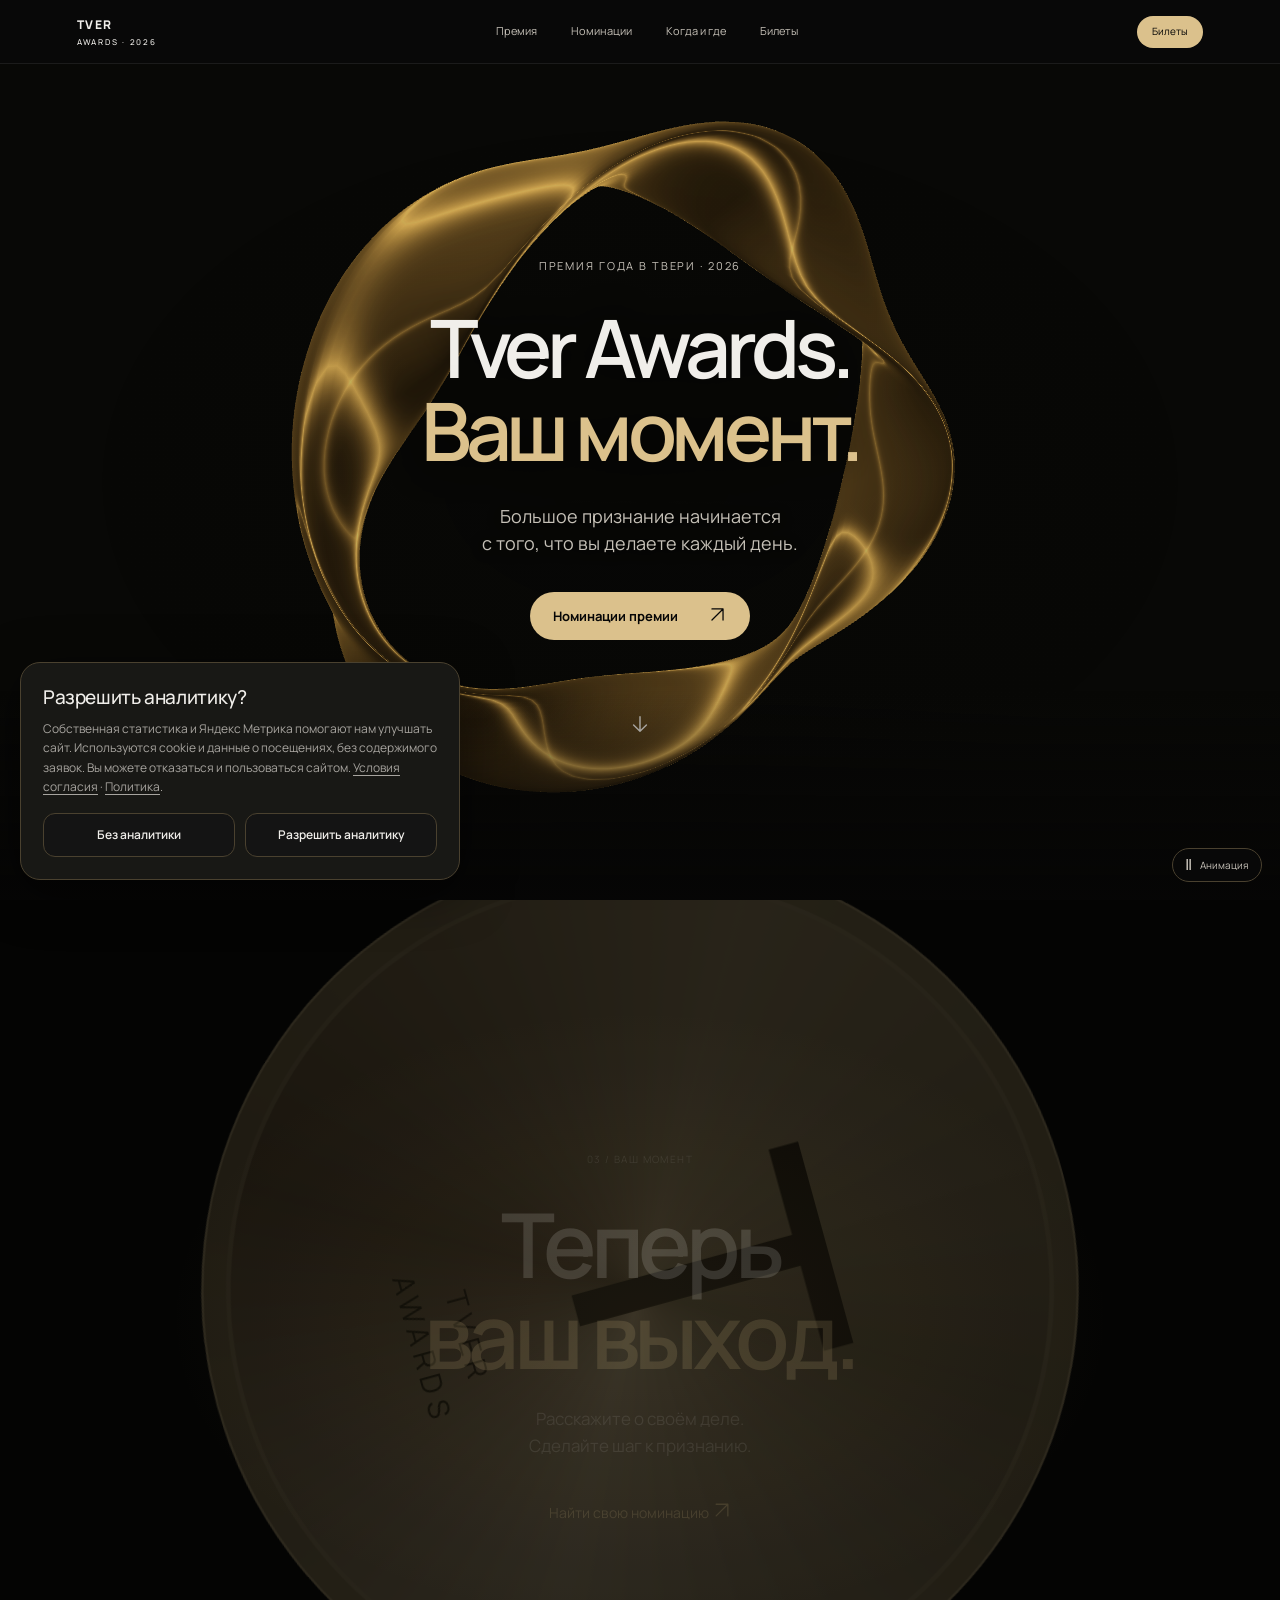
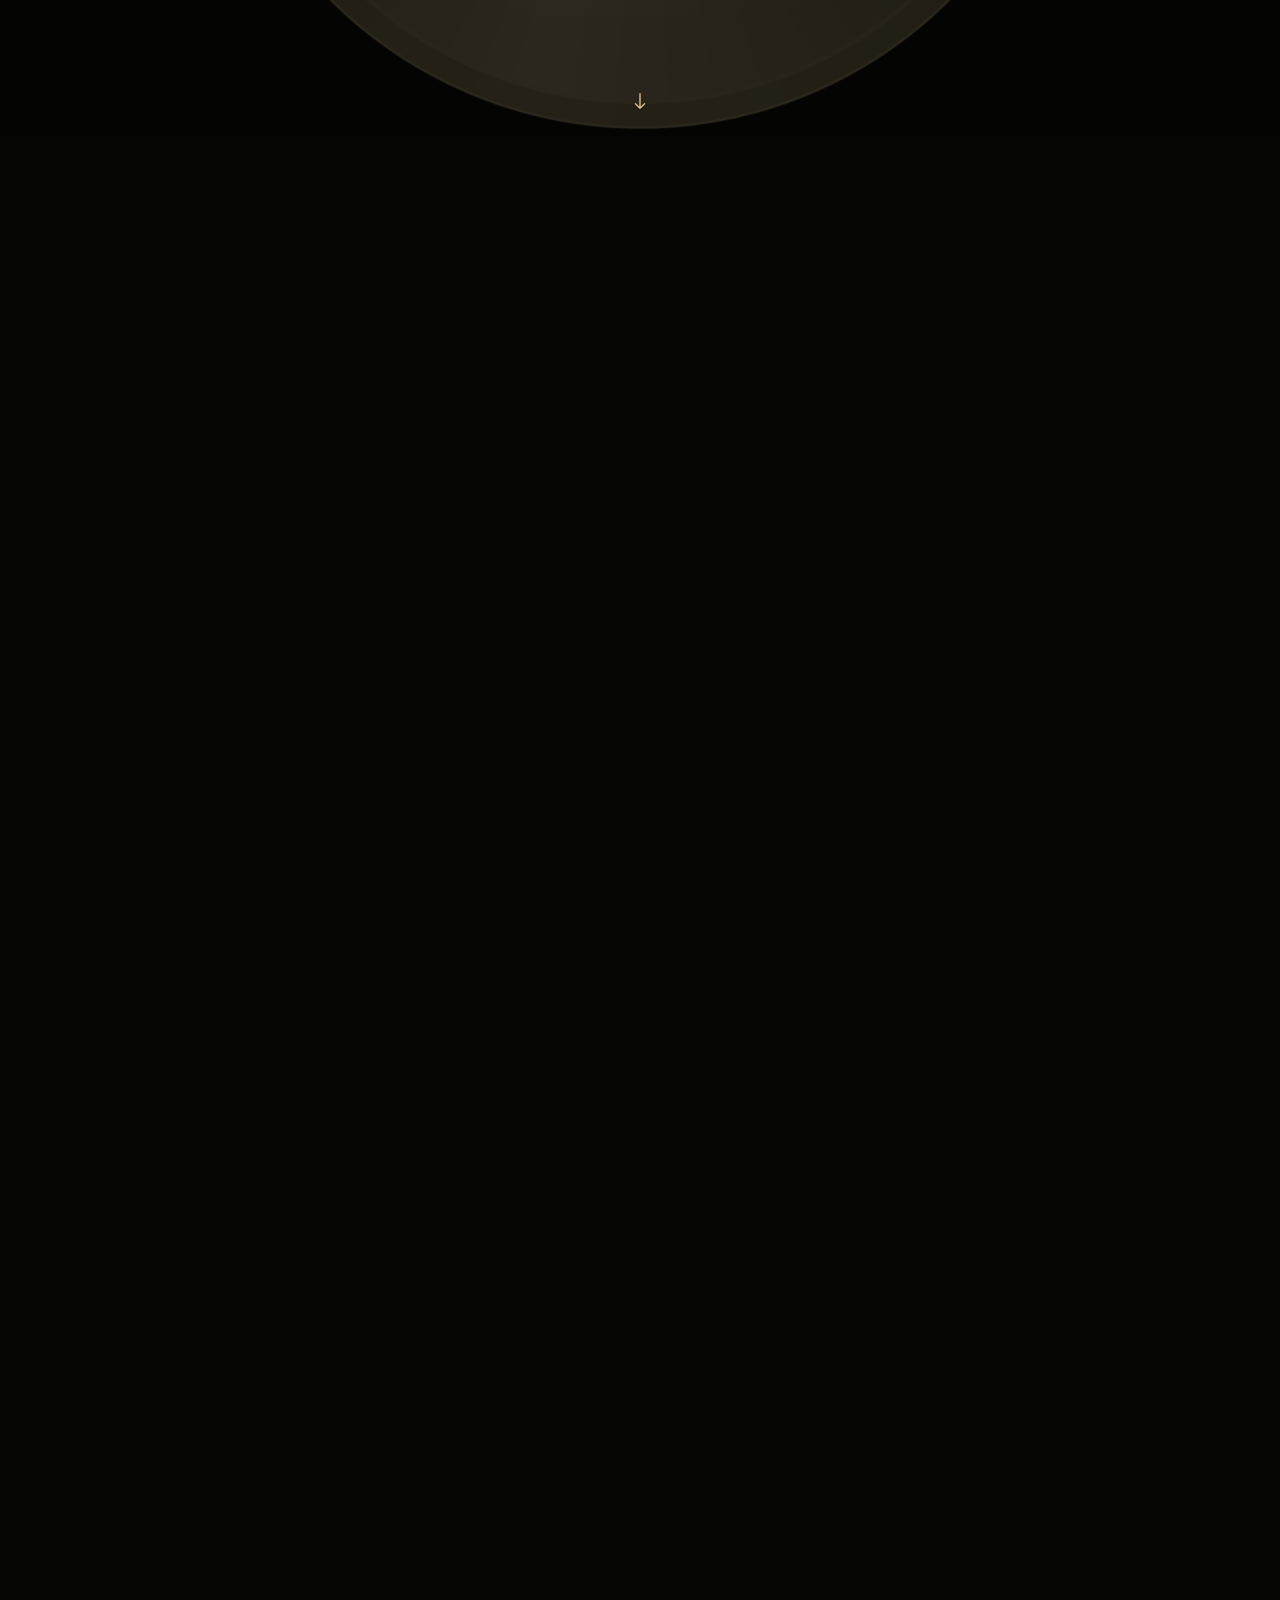
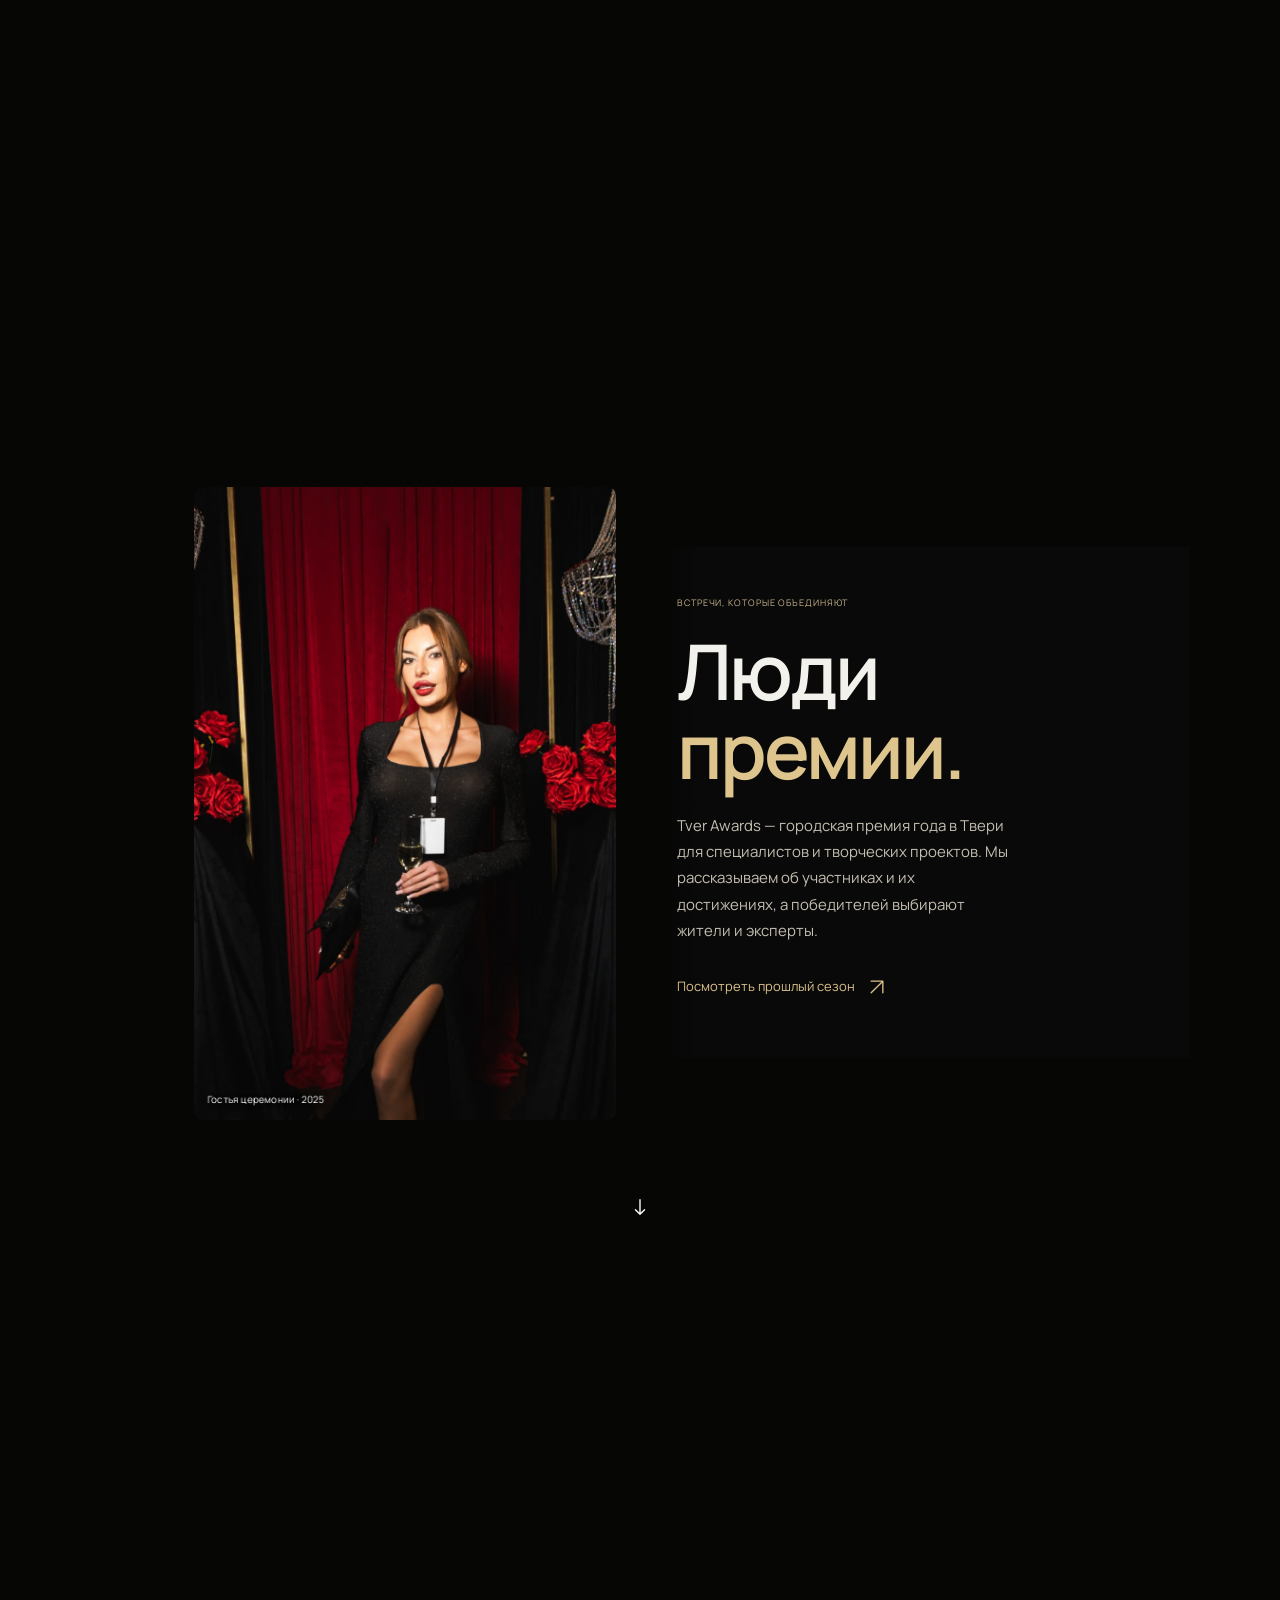
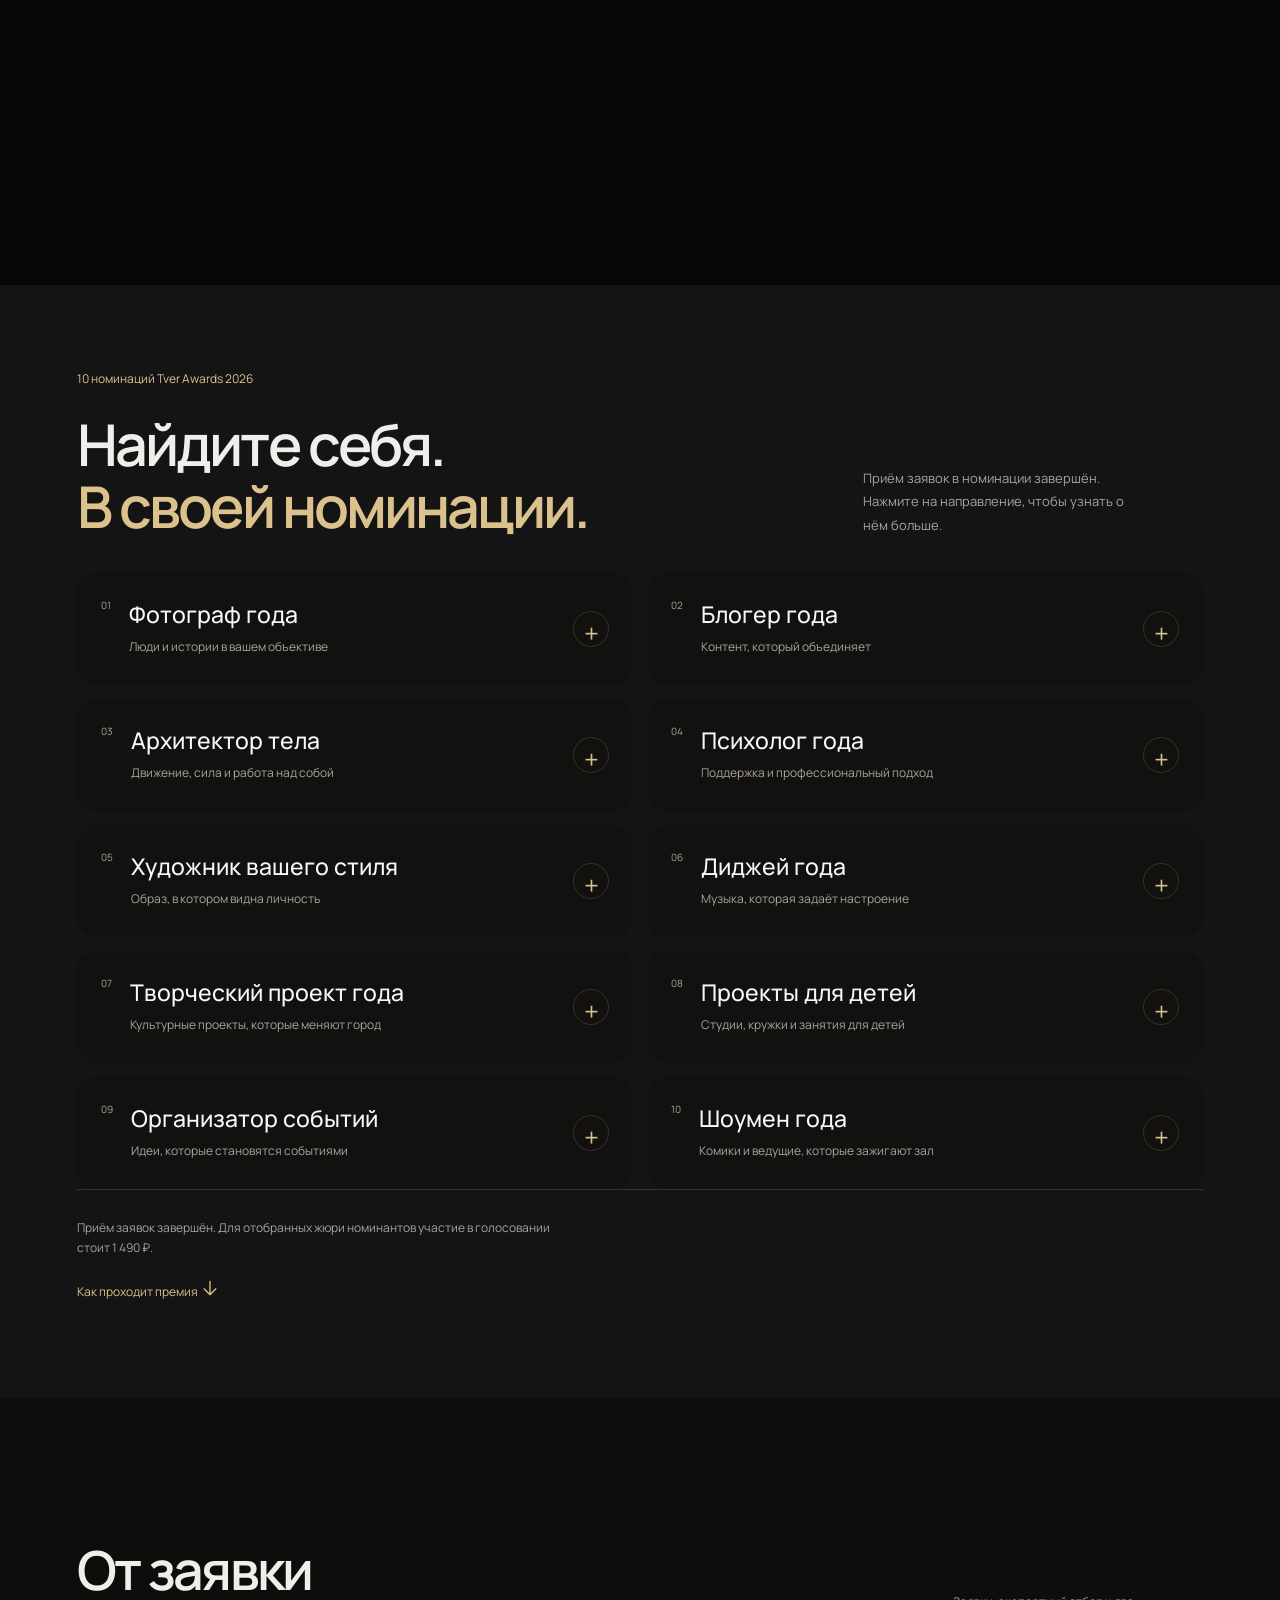
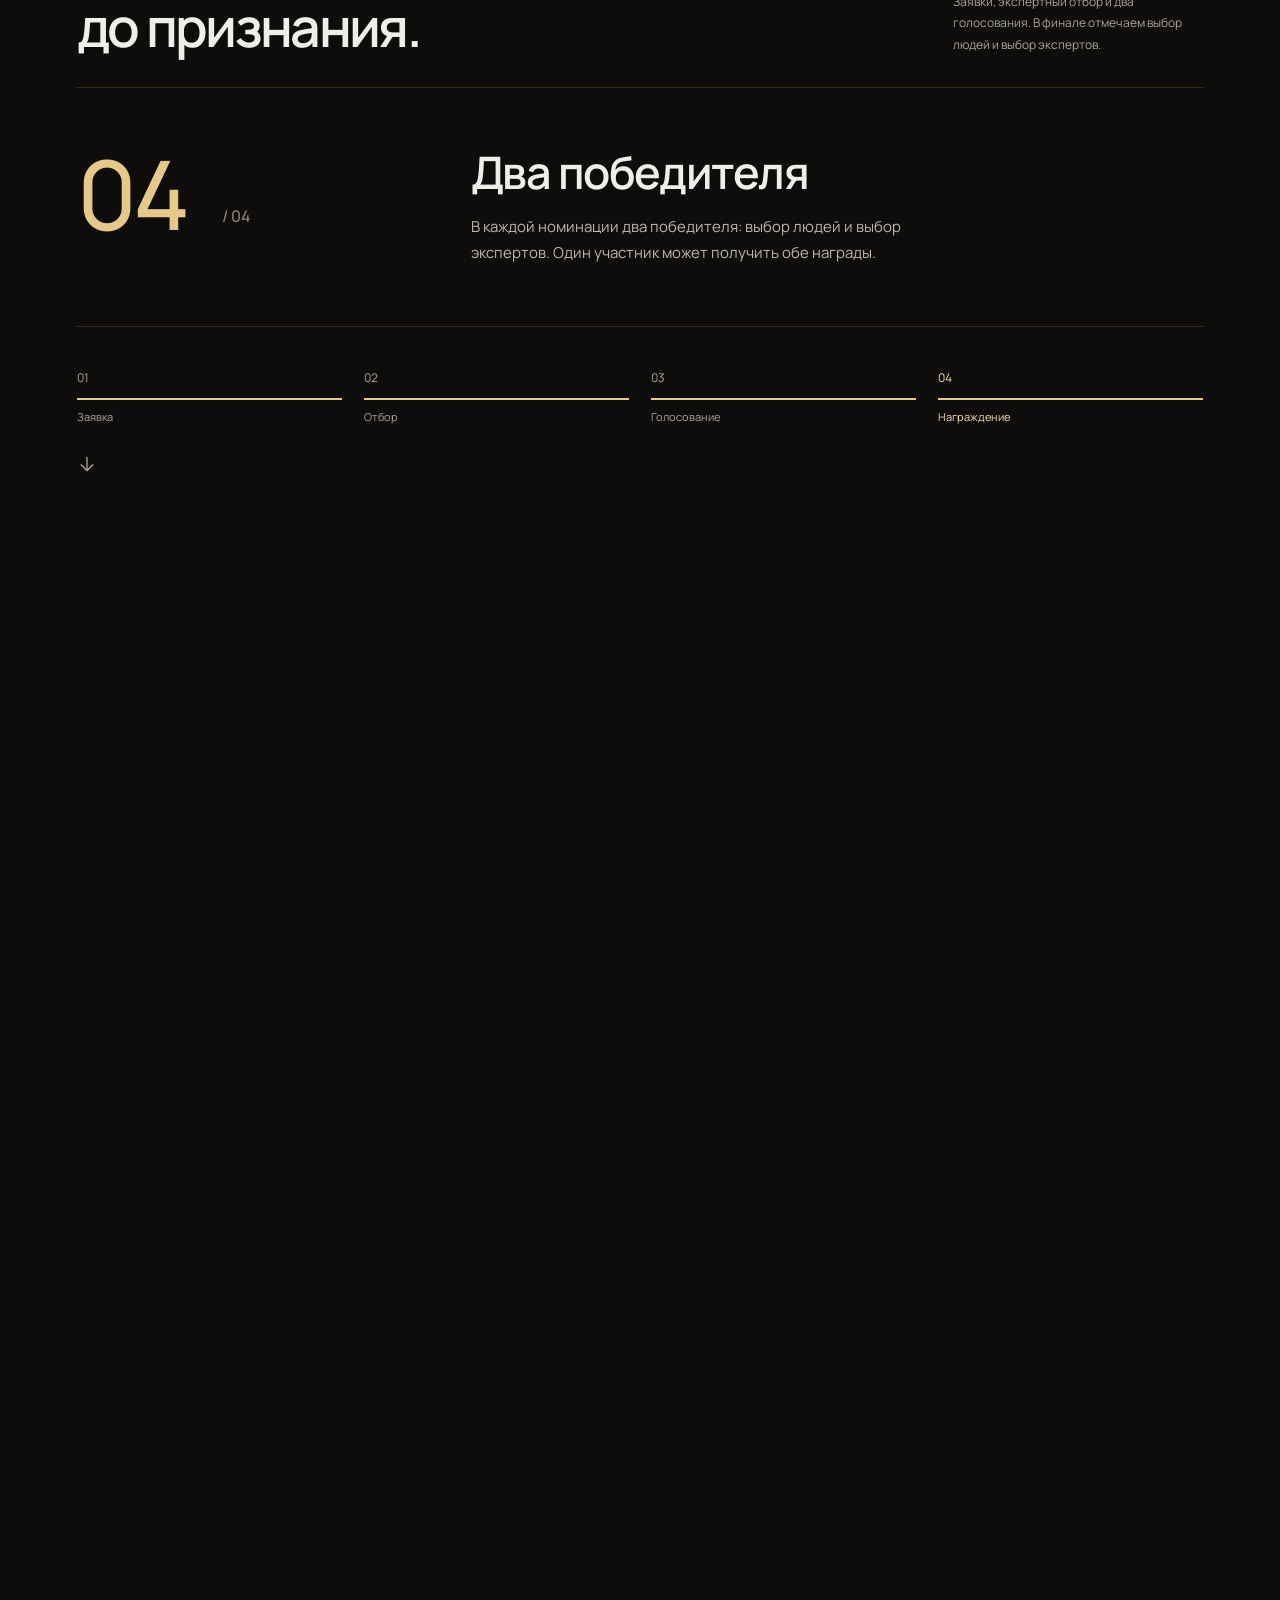
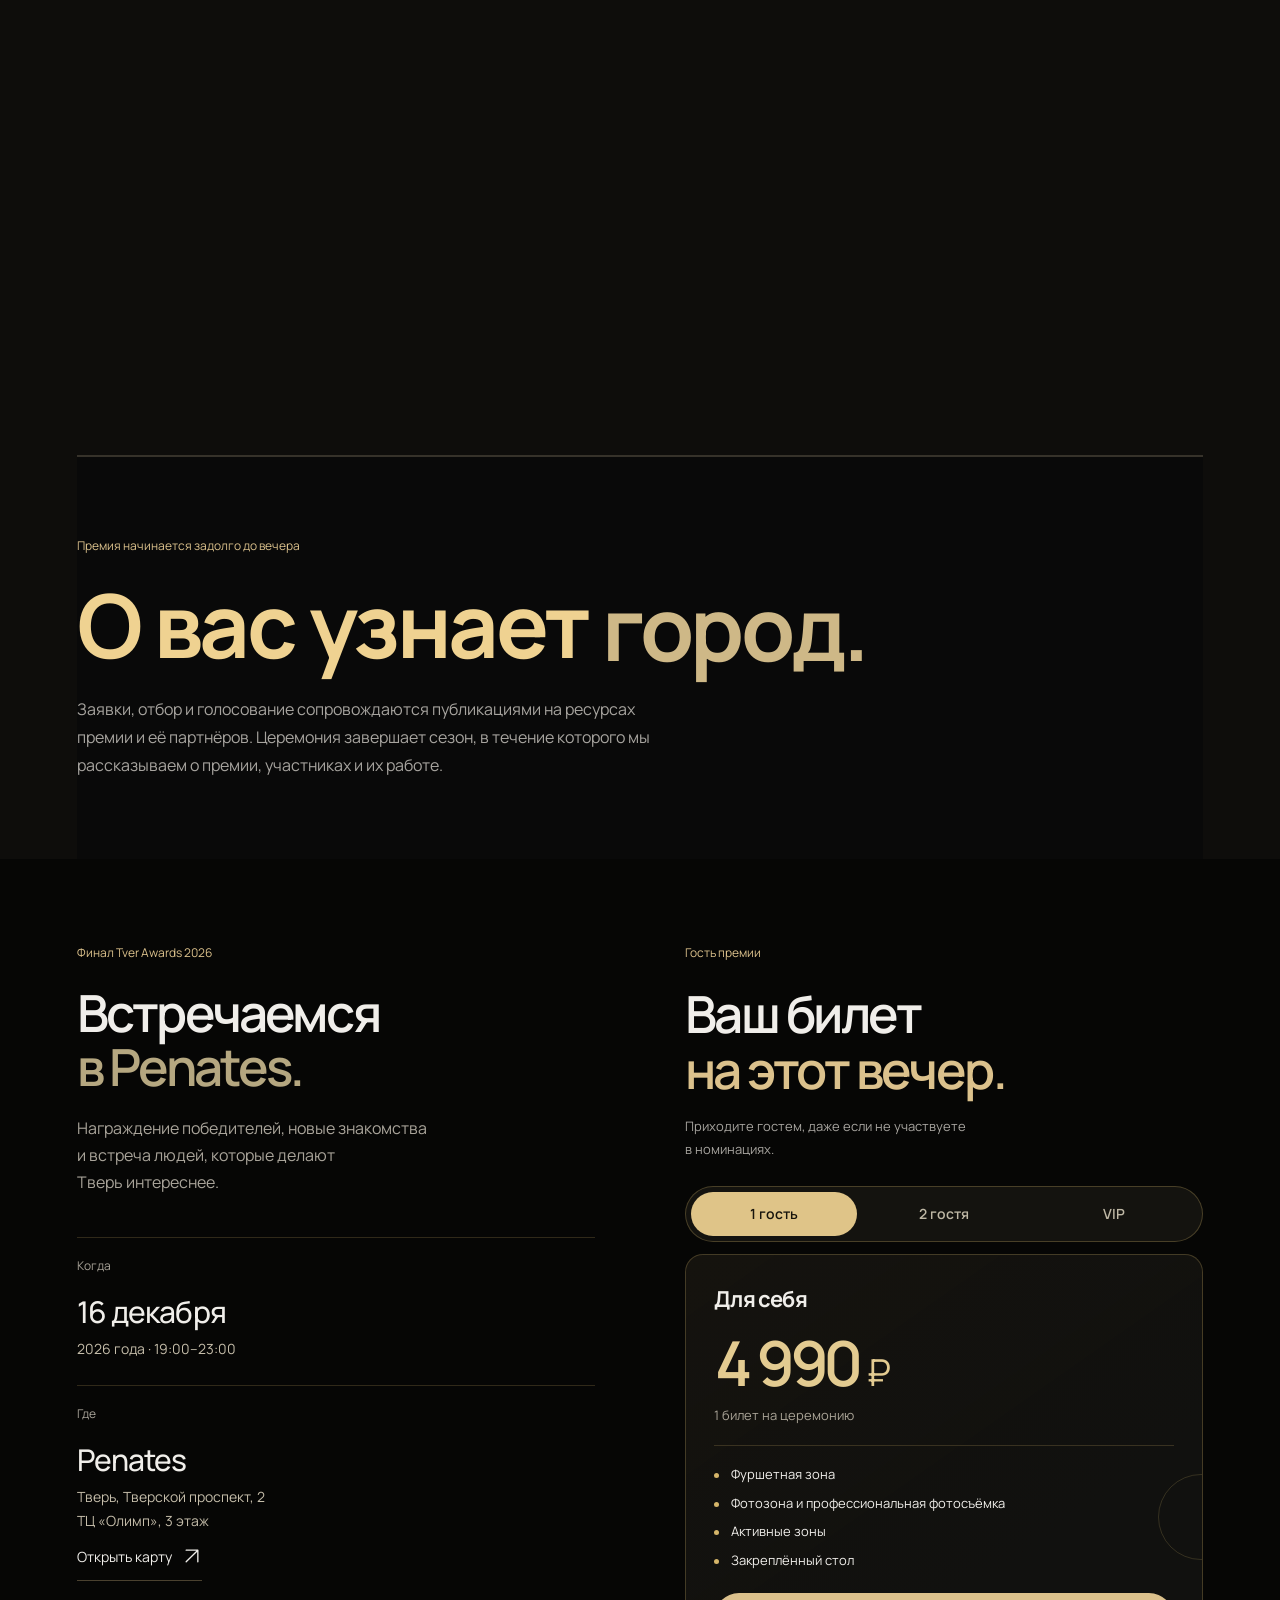
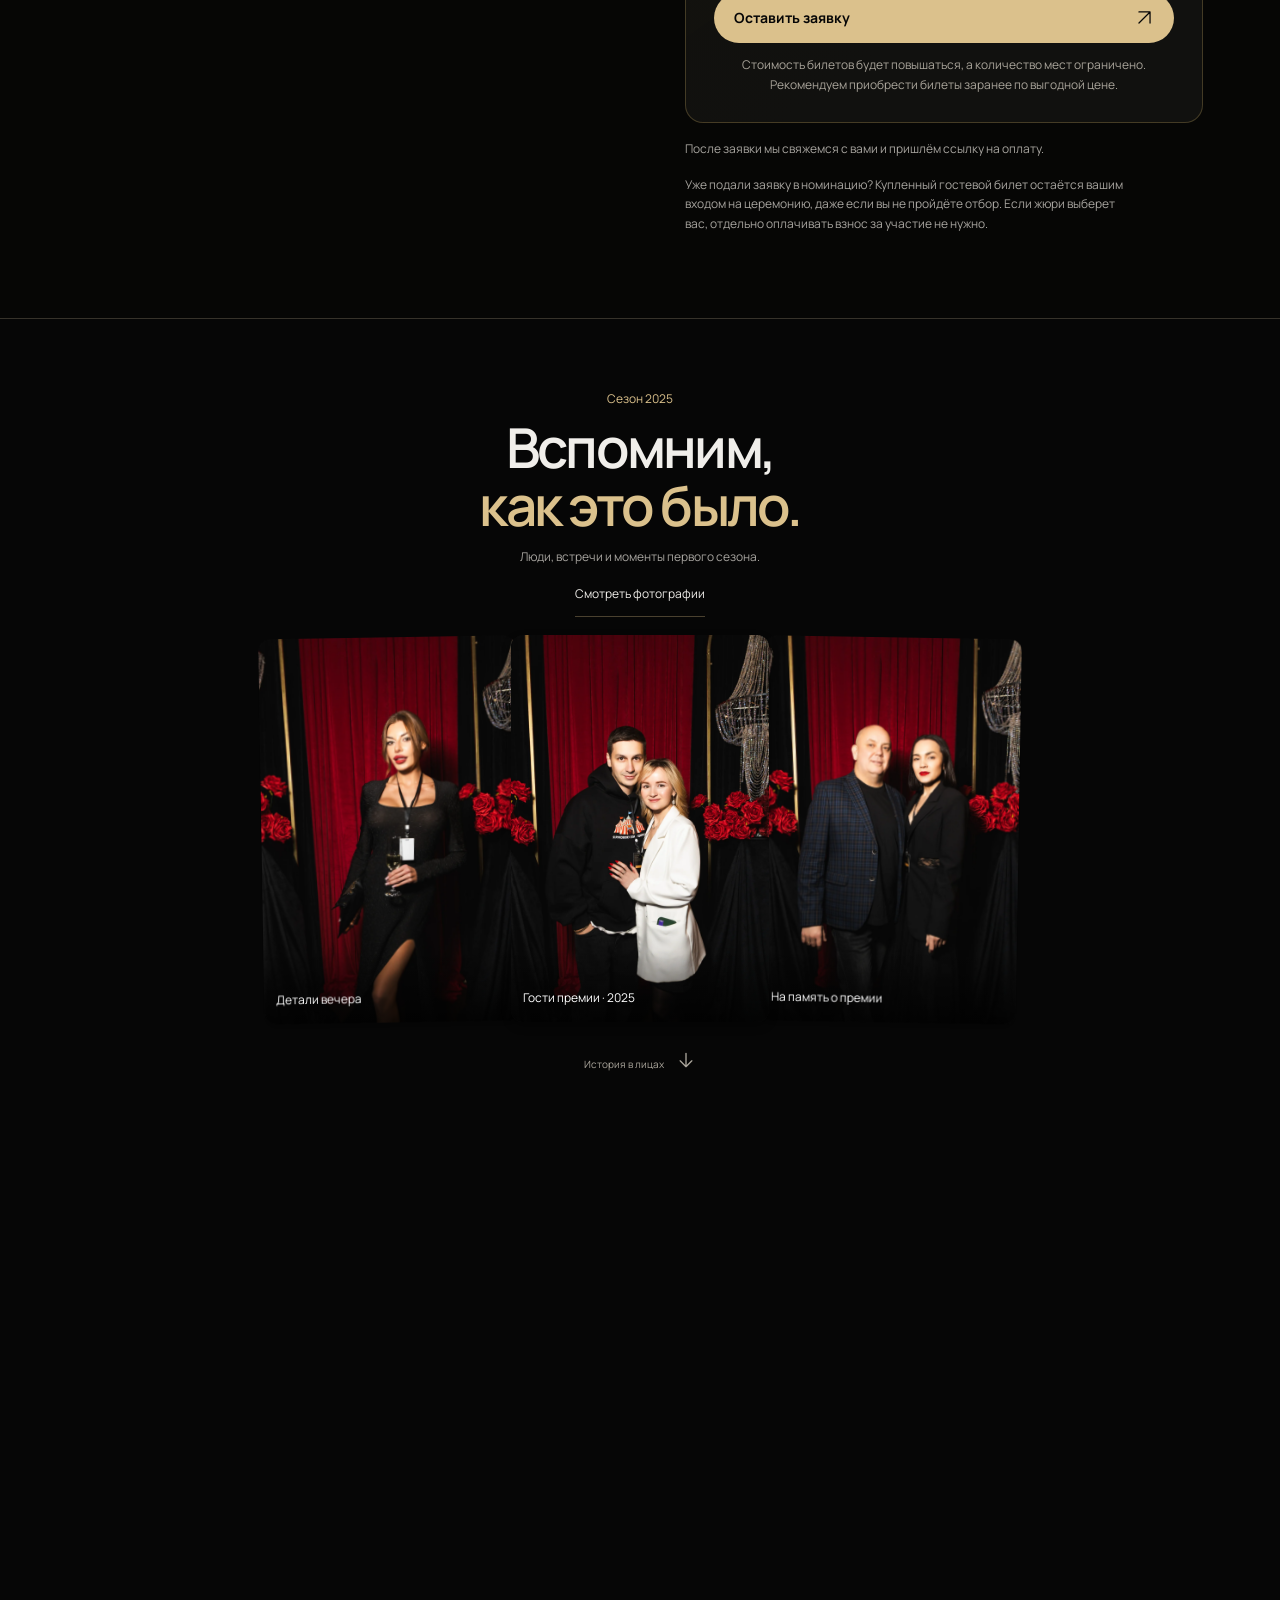
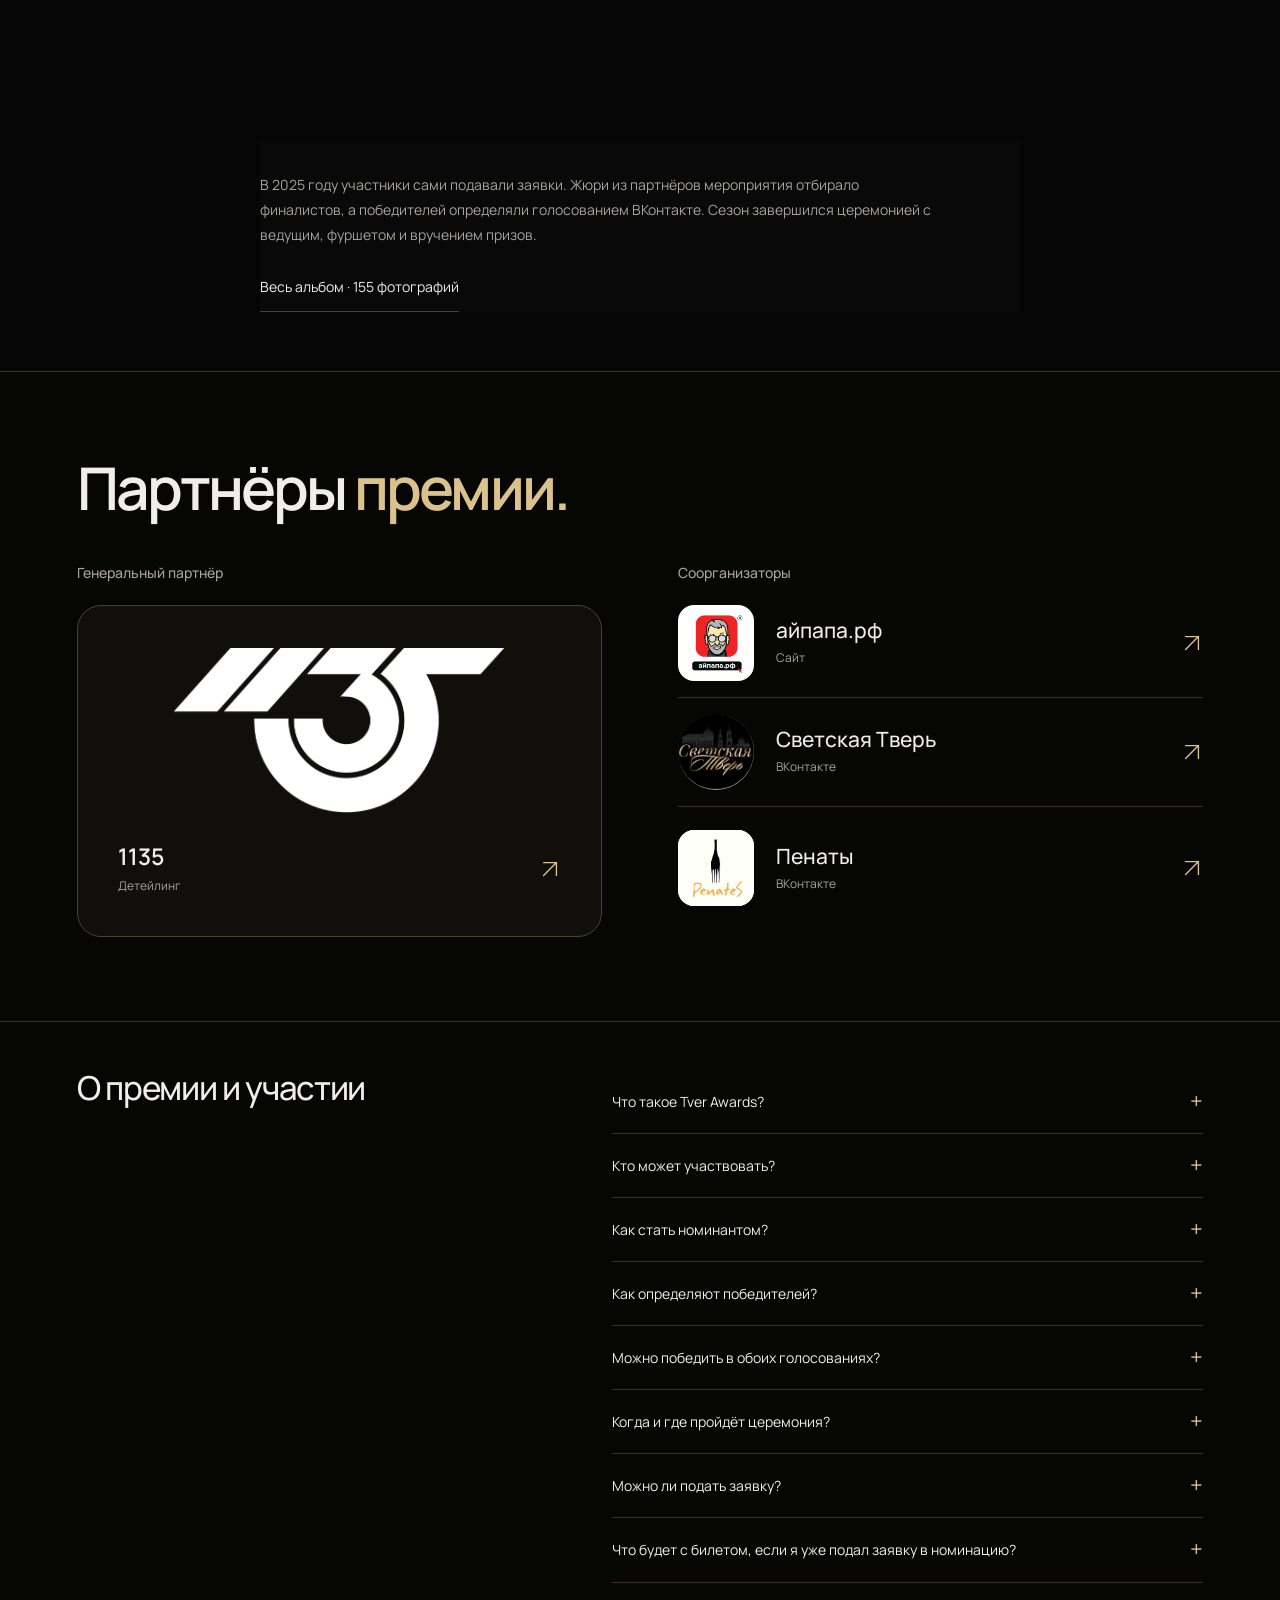
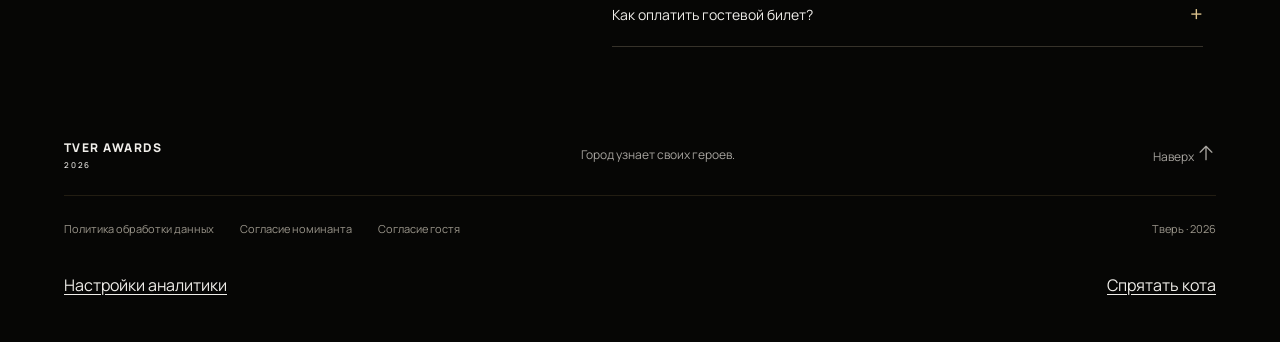
==== commit bce1042e: "Align nomination FAQ and ticket copy with closed intake" ====
--- a/index.html
+++ b/index.html
@@ -43,14 +43,14 @@
  <section id="nominations" class="nominations section-shell">
   <div class="section-heading"><div><span class="small-label">10 номинаций Tver Awards 2026</span><h2>Найдите себя.<br><span>В своей номинации.</span></h2></div><p>Приём заявок в номинации завершён.<br>Нажмите на направление, чтобы узнать о нём больше.</p></div>
   <div class="nomination-stage"><div class="nomination-list" id="nomination-list"><button type="button" class="nomination-item" data-nomination="photographer" aria-label="О номинации: Фотограф года" aria-haspopup="dialog" aria-controls="nominee-dialog"><span class="nom-mark">01</span><span class="nom-text"><strong>Фотограф года</strong><small>Люди и истории в вашем объективе</small></span><span class="nom-arrow" aria-hidden="true">+</span></button><button type="button" class="nomination-item" data-nomination="blogger" aria-label="О номинации: Блогер года" aria-haspopup="dialog" aria-controls="nominee-dialog"><span class="nom-mark">02</span><span class="nom-text"><strong>Блогер года</strong><small>Контент, который объединяет</small></span><span class="nom-arrow" aria-hidden="true">+</span></button><button type="button" class="nomination-item" data-nomination="body_architect" aria-label="О номинации: Архитектор тела" aria-haspopup="dialog" aria-controls="nominee-dialog"><span class="nom-mark">03</span><span class="nom-text"><strong>Архитектор тела</strong><small>Движение, сила и работа над собой</small></span><span class="nom-arrow" aria-hidden="true">+</span></button><button type="button" class="nomination-item" data-nomination="psychologist" aria-label="О номинации: Психолог года" aria-haspopup="dialog" aria-controls="nominee-dialog"><span class="nom-mark">04</span><span class="nom-text"><strong>Психолог года</strong><small>Поддержка и профессиональный подход</small></span><span class="nom-arrow" aria-hidden="true">+</span></button><button type="button" class="nomination-item" data-nomination="style_artist" aria-label="О номинации: Художник вашего стиля" aria-haspopup="dialog" aria-controls="nominee-dialog"><span class="nom-mark">05</span><span class="nom-text"><strong>Художник вашего стиля</strong><small>Образ, в котором видна личность</small></span><span class="nom-arrow" aria-hidden="true">+</span></button><button type="button" class="nomination-item" data-nomination="dj" aria-label="О номинации: Диджей года" aria-haspopup="dialog" aria-controls="nominee-dialog"><span class="nom-mark">06</span><span class="nom-text"><strong>Диджей года</strong><small>Музыка, которая задаёт настроение</small></span><span class="nom-arrow" aria-hidden="true">+</span></button><button type="button" class="nomination-item" data-nomination="creative_project" aria-label="О номинации: Творческий проект года" aria-haspopup="dialog" aria-controls="nominee-dialog"><span class="nom-mark">07</span><span class="nom-text"><strong>Творческий проект года</strong><small>Культурные проекты, которые меняют город</small></span><span class="nom-arrow" aria-hidden="true">+</span></button><button type="button" class="nomination-item" data-nomination="children_projects" aria-label="О номинации: Проекты для детей" aria-haspopup="dialog" aria-controls="nominee-dialog"><span class="nom-mark">08</span><span class="nom-text"><strong>Проекты для детей</strong><small>Студии, кружки и занятия для детей</small></span><span class="nom-arrow" aria-hidden="true">+</span></button><button type="button" class="nomination-item" data-nomination="event_organizer" aria-label="О номинации: Организатор событий" aria-haspopup="dialog" aria-controls="nominee-dialog"><span class="nom-mark">09</span><span class="nom-text"><strong>Организатор событий</strong><small>Идеи, которые становятся событиями</small></span><span class="nom-arrow" aria-hidden="true">+</span></button><button type="button" class="nomination-item" data-nomination="comedian" aria-label="О номинации: Шоумен года" aria-haspopup="dialog" aria-controls="nominee-dialog"><span class="nom-mark">10</span><span class="nom-text"><strong>Шоумен года</strong><small>Комики и ведущие, которые зажигают зал</small></span><span class="nom-arrow" aria-hidden="true">+</span></button></div><div class="nomination-visual" aria-hidden="true"><span class="visual-top">В ЦЕНТРЕ ВНИМАНИЯ</span><div class="nomination-constellation"><span>✦</span><i></i><i></i><i></i></div><span class="visual-name">Ваше дело.<br>Ваше признание.</span><span class="visual-bottom">TVER AWARDS / 2026</span></div></div>
-  <p class="section-footnote">Подача заявки бесплатная. После отбора жюри участие в голосовании стоит 1 490 ₽. <a class="story-link" href="#process">Как проходит премия ↓</a></p>
+  <p class="section-footnote">Приём заявок завершён. Для отобранных жюри номинантов участие в голосовании стоит 1 490 ₽. <a class="story-link" href="#process">Как проходит премия ↓</a></p>
  </section>
 
  <section class="process section-shell" id="process"><div class="process-screen"><div class="section-heading"><h2>От заявки<br>до признания.</h2><p>Заявки, экспертный отбор и два голосования. В финале отмечаем выбор людей и выбор экспертов.</p></div>
   <div class="process-stage"><div class="process-count" aria-hidden="true">01</div><ol class="steps"><li><span class="step-number">01</span><h3>Приём заявок завершён</h3><p>Спасибо всем, кто рассказал о своём деле. Полученные заявки рассмотрит экспертное жюри.</p></li><li><span class="step-number">02</span><h3>Экспертный отбор</h3><p>Жюри из экспертов по направлениям рассмотрит бесплатные заявки и отберёт номинантов. Для участия в голосовании отобранные номинанты оплачивают взнос 1 490 ₽.</p></li><li><span class="step-number">03</span><h3>Два голосования</h3><p>Люди выбирают победителя открытым голосованием. Эксперты голосуют отдельно, в закрытом формате.</p></li><li><span class="step-number">04</span><h3>Два победителя</h3><p>В каждой номинации два победителя: выбор людей и выбор экспертов. Один участник может получить обе награды.</p></li></ol></div><div class="process-navigation" aria-label="Этапы премии"><button type="button" data-stage="0" aria-label="Этап 1: Заявка"><span>01</span><i aria-hidden="true"></i><small>Заявка</small></button><button type="button" data-stage="1" aria-label="Этап 2: Экспертный отбор"><span>02</span><i aria-hidden="true"></i><small>Отбор</small></button><button type="button" data-stage="2" aria-label="Этап 3: Два голосования"><span>03</span><i aria-hidden="true"></i><small>Голосование</small></button><button type="button" data-stage="3" aria-label="Этап 4: Награждение победителей"><span>04</span><i aria-hidden="true"></i><small>Награждение</small></button></div><span class="process-scroll"><span aria-hidden="true">↓</span></span></div><div class="media-note"><span class="small-label">Премия начинается задолго до вечера</span><h3 aria-label="О вас узнает город."><span aria-hidden="true">О вас</span> <span aria-hidden="true">узнает</span> <span aria-hidden="true">город.</span></h3><p>Заявки, отбор и голосование сопровождаются публикациями на ресурсах премии и её партнёров. Церемония завершает сезон, в течение которого мы рассказываем о премии, участниках и их работе.</p></div>
  </section>
  <div class="visit-block"><section id="evening" class="evening section-shell"><div class="evening-heading reveal-block"><span class="small-label">Финал Tver Awards 2026</span><h2>Встречаемся<br><span>в Penates.</span></h2><p>Награждение победителей, новые знакомства и встреча людей, которые делают Тверь интереснее.</p></div><div class="event-details reveal-block"><div><span>Когда</span><strong>16 декабря</strong><p>2026 года · 19:00–23:00</p></div><div><span>Где</span><strong>Penates</strong><p>Тверь, Тверской проспект, 2<br>ТЦ «Олимп», 3 этаж</p><a class="text-button" href="https://yandex.ru/maps/?text=Penates%20Тверь%20Тверской%20проспект%202" target="_blank" rel="noopener noreferrer">Открыть карту <svg class="arrow-icon" viewBox="0 0 24 24" aria-hidden="true"><path d="M5 19 19 5M5 5h14v14"/></svg></a></div></div></section>
-<section id="tickets" class="tickets section-shell"><div class="section-heading"><div><span class="small-label">Гость премии</span><h2>Ваш билет<br><span>на этот вечер.</span></h2></div><p>Приходите гостем, даже если не участвуете в номинациях.</p></div><div class="ticket-picker"><div class="ticket-tabs" role="tablist" aria-label="Тариф билета"><button type="button" role="tab" id="ticket-tab-single" aria-selected="true" aria-controls="ticket-panel" data-plan="single">1 гость</button><button type="button" role="tab" id="ticket-tab-pair" aria-selected="false" aria-controls="ticket-panel" tabindex="-1" data-plan="pair">2 гостя</button><button type="button" role="tab" id="ticket-tab-vip" aria-selected="false" aria-controls="ticket-panel" tabindex="-1" data-plan="vip">VIP</button></div><div class="ticket-option" id="ticket-panel" role="tabpanel" aria-labelledby="ticket-tab-single" tabindex="0"><div class="ticket-summary" aria-live="polite" aria-atomic="true"><h3 id="ticket-title">Для себя</h3><p class="ticket-price"><span id="ticket-amount">4 990</span> <span class="currency">₽</span></p><p class="ticket-quantity" id="ticket-quantity">1 билет на церемонию</p></div><ul class="ticket-includes"><li>Фуршетная зона</li><li>Фотозона и профессиональная фотосъёмка</li><li>Активные зоны</li><li>Закреплённый стол</li></ul><button type="button" class="button" id="ticket-request" aria-haspopup="dialog" aria-controls="guest-dialog">Оставить заявку <svg class="arrow-icon" viewBox="0 0 24 24" aria-hidden="true"><path d="M5 19 19 5M5 5h14v14"/></svg></button><p class="ticket-note">Стоимость билетов будет повышаться, а количество мест ограничено. Рекомендуем приобрести билеты заранее по выгодной цене.</p></div></div><p class="ticket-explainer">После заявки мы свяжемся с вами и пришлём ссылку на оплату.</p><p class="ticket-explainer">Подаёте заявку в номинацию? Купленный гостевой билет остаётся вашим входом на церемонию, даже если вы не пройдёте отбор. Если жюри выберет вас, отдельно оплачивать взнос за участие не нужно.</p></section>
+<section id="tickets" class="tickets section-shell"><div class="section-heading"><div><span class="small-label">Гость премии</span><h2>Ваш билет<br><span>на этот вечер.</span></h2></div><p>Приходите гостем, даже если не участвуете в номинациях.</p></div><div class="ticket-picker"><div class="ticket-tabs" role="tablist" aria-label="Тариф билета"><button type="button" role="tab" id="ticket-tab-single" aria-selected="true" aria-controls="ticket-panel" data-plan="single">1 гость</button><button type="button" role="tab" id="ticket-tab-pair" aria-selected="false" aria-controls="ticket-panel" tabindex="-1" data-plan="pair">2 гостя</button><button type="button" role="tab" id="ticket-tab-vip" aria-selected="false" aria-controls="ticket-panel" tabindex="-1" data-plan="vip">VIP</button></div><div class="ticket-option" id="ticket-panel" role="tabpanel" aria-labelledby="ticket-tab-single" tabindex="0"><div class="ticket-summary" aria-live="polite" aria-atomic="true"><h3 id="ticket-title">Для себя</h3><p class="ticket-price"><span id="ticket-amount">4 990</span> <span class="currency">₽</span></p><p class="ticket-quantity" id="ticket-quantity">1 билет на церемонию</p></div><ul class="ticket-includes"><li>Фуршетная зона</li><li>Фотозона и профессиональная фотосъёмка</li><li>Активные зоны</li><li>Закреплённый стол</li></ul><button type="button" class="button" id="ticket-request" aria-haspopup="dialog" aria-controls="guest-dialog">Оставить заявку <svg class="arrow-icon" viewBox="0 0 24 24" aria-hidden="true"><path d="M5 19 19 5M5 5h14v14"/></svg></button><p class="ticket-note">Стоимость билетов будет повышаться, а количество мест ограничено. Рекомендуем приобрести билеты заранее по выгодной цене.</p></div></div><p class="ticket-explainer">После заявки мы свяжемся с вами и пришлём ссылку на оплату.</p><p class="ticket-explainer">Уже подали заявку в номинацию? Купленный гостевой билет остаётся вашим входом на церемонию, даже если вы не пройдёте отбор. Если жюри выберет вас, отдельно оплачивать взнос за участие не нужно.</p></section>
 
  </div>
 <section id="history" class="history section-shell"><div class="history-screen"><div class="history-title"><span class="small-label">Сезон 2025</span><h2>Вспомним,<br><span>как это было.</span></h2><p>Люди, встречи и моменты первого сезона.</p><button class="text-button" id="archive-button" type="button">Смотреть фотографии</button></div><div class="history-gallery" aria-label="Моменты премии 2025"><button class="gallery-trigger" data-photo="7" type="button" aria-label="Открыть фото: Гостья в чёрном наряде у красного занавеса"><img src="/photos/6E6A4676.webp" alt="Гостья в чёрном наряде у красного занавеса" width="1200" height="1800" loading="lazy"><span>Детали вечера</span></button><button class="archive-feature gallery-trigger" data-photo="8" type="button" aria-label="Открыть фото: двое гостей премии"><img src="/photos/6E6A4711.webp" alt="Двое гостей премии у красного занавеса" width="1200" height="1800" loading="lazy"><span>Гости премии · 2025</span></button><button class="gallery-trigger" data-photo="9" type="button" aria-label="Открыть фото: Двое гостей в вечерних нарядах у фотозоны"><img src="/photos/6E6A4650.webp" alt="Двое гостей в вечерних нарядах у фотозоны" width="1200" height="1800" loading="lazy"><span>На память о премии</span></button></div><span class="history-scroll">История в лицах <span aria-hidden="true">↓</span></span></div><div class="archive-bottom"><p>В 2025 году участники сами подавали заявки. Жюри из партнёров мероприятия отбирало финалистов, а победителей определяли голосованием ВКонтакте. Сезон завершился церемонией с ведущим, фуршетом и вручением призов.</p><a class="text-button" href="https://disk.yandex.ru/d/PMvSf7UAcv-mTQ" target="_blank" rel="noopener noreferrer">Весь альбом · 155 фотографий</a></div></section>
@@ -66,7 +66,7 @@
 <a class="partner-row partner-link" href="https://vk.ru/svetskayatver" target="_blank" rel="noopener noreferrer" aria-label="Светская Тверь, соорганизатор. Открыть ВКонтакте"><span class="partner-logo partner-logo--society"><img src="/assets/partners/svetskaya-tver.jpg" alt="" loading="lazy" decoding="async"></span><span class="partner-name"><strong>Светская Тверь</strong><small>ВКонтакте</small></span><svg class="arrow-icon" viewBox="0 0 24 24" aria-hidden="true"><path d="M5 19 19 5M5 5h14v14"/></svg></a>
 <a class="partner-row partner-link" href="https://vk.ru/penats" target="_blank" rel="noopener noreferrer" aria-label="Пенаты, соорганизатор. Открыть ВКонтакте"><span class="partner-logo partner-logo--penates"><img src="/assets/partners/penates-20261029.jpg" alt="" loading="lazy" decoding="async"></span><span class="partner-name"><strong>Пенаты</strong><small>ВКонтакте</small></span><svg class="arrow-icon" viewBox="0 0 24 24" aria-hidden="true"><path d="M5 19 19 5M5 5h14v14"/></svg></a>
 </div></div></div></section>
-<section class="questions section-shell"><h2>О премии и участии</h2><div><details><summary>Что такое Tver Awards?<span aria-hidden="true">+</span></summary><p>Tver Awards — городская премия года в Твери, которая знакомит жителей со специалистами и творческими проектами города. Участники подают заявки, эксперты отбирают номинантов, затем проходят открытое голосование людей и закрытое голосование экспертов. Финал сезона 2026 — церемония награждения 16 декабря в Penates.</p></details><details><summary>Кто может участвовать?<span aria-hidden="true">+</span></summary><p>Заявку могут подать специалисты и представители творческих проектов, связанных с Тверью. Выберите одно из десяти направлений и расскажите о своей работе. Жюри рассмотрит заявку и решит, включить ли вас в число номинантов.</p></details><details><summary>Как стать номинантом?<span aria-hidden="true">+</span></summary><p>Подайте заявку в выбранную номинацию. Жюри из экспертов по соответствующему направлению рассмотрит заявки и отберёт номинантов для голосования. Количество номинантов и сроки отбора опубликуем отдельно.</p></details><details><summary>Как определяют победителей?<span aria-hidden="true">+</span></summary><p>После отбора проходят два отдельных голосования: открытое голосование людей и закрытое голосование экспертов. В каждой номинации определяются два победителя: по мнению людей и по мнению экспертов. Результаты объявим на церемонии.</p></details><details><summary>Можно победить в обоих голосованиях?<span aria-hidden="true">+</span></summary><p>Да. Один и тот же номинант может стать победителем и по мнению людей, и по мнению экспертов. В таком случае обе награды получает один участник.</p></details><details><summary>Когда и где пройдёт церемония?<span aria-hidden="true">+</span></summary><p>16 декабря 2026 года, с 19:00 до 23:00, в Penates: Тверь, Тверской проспект, 2, ТЦ «Олимп», 3 этаж.</p></details><details><summary>Можно ли уже подать заявку?<span aria-hidden="true">+</span></summary><p>Да, приём заявок открыт. Выберите номинацию или гостевой тариф и заполните форму. После отправки появится номер заявки. Номинации и подробные правила сезона уточняются.</p></details><details><summary>Что будет с билетом, если я подам заявку в номинацию?<span aria-hidden="true">+</span></summary><p>Вы можете купить гостевой билет до решения жюри. Если вас отберут в номинанты, отдельно оплачивать взнос за участие не нужно. Если не пройдёте отбор, билет позволит вам посетить церемонию как гостю. Покупка билета не влияет на решение жюри.</p></details><details><summary>Как оплатить гостевой билет?<span aria-hidden="true">+</span></summary><p>Выберите тариф и оставьте заявку. Организатор свяжется с вами и пришлёт ссылку на оплату. Деньги на сайте не списываются.</p></details></div></section>
+<section class="questions section-shell"><h2>О премии и участии</h2><div><details><summary>Что такое Tver Awards?<span aria-hidden="true">+</span></summary><p>Tver Awards — городская премия года в Твери, которая знакомит жителей со специалистами и творческими проектами города. Участники подают заявки, эксперты отбирают номинантов, затем проходят открытое голосование людей и закрытое голосование экспертов. Финал сезона 2026 — церемония награждения 16 декабря в Penates.</p></details><details><summary>Кто может участвовать?<span aria-hidden="true">+</span></summary><p>Премия посвящена специалистам и творческим проектам, связанным с Тверью. Приём заявок в сезоне 2026 завершён. Экспертное жюри рассмотрит полученные заявки и отберёт номинантов.</p></details><details><summary>Как стать номинантом?<span aria-hidden="true">+</span></summary><p>Приём новых заявок завершён. Жюри из экспертов по соответствующему направлению рассмотрит полученные заявки и отберёт номинантов для голосования. О результатах сообщим отдельно.</p></details><details><summary>Как определяют победителей?<span aria-hidden="true">+</span></summary><p>После отбора проходят два отдельных голосования: открытое голосование людей и закрытое голосование экспертов. В каждой номинации определяются два победителя: по мнению людей и по мнению экспертов. Результаты объявим на церемонии.</p></details><details><summary>Можно победить в обоих голосованиях?<span aria-hidden="true">+</span></summary><p>Да. Один и тот же номинант может стать победителем и по мнению людей, и по мнению экспертов. В таком случае обе награды получает один участник.</p></details><details><summary>Когда и где пройдёт церемония?<span aria-hidden="true">+</span></summary><p>16 декабря 2026 года, с 19:00 до 23:00, в Penates: Тверь, Тверской проспект, 2, ТЦ «Олимп», 3 этаж.</p></details><details><summary>Можно ли подать заявку?<span aria-hidden="true">+</span></summary><p>Приём заявок в номинации завершён. Заявки на гостевые билеты остаются открытыми: выберите тариф и заполните форму. После отправки появится номер заявки.</p></details><details><summary>Что будет с билетом, если я уже подал заявку в номинацию?<span aria-hidden="true">+</span></summary><p>Вы можете купить гостевой билет до решения жюри. Если вас отберут в номинанты, отдельно оплачивать взнос за участие не нужно. Если не пройдёте отбор, билет позволит вам посетить церемонию как гостю. Покупка билета не влияет на решение жюри.</p></details><details><summary>Как оплатить гостевой билет?<span aria-hidden="true">+</span></summary><p>Выберите тариф и оставьте заявку. Организатор свяжется с вами и пришлёт ссылку на оплату. Деньги на сайте не списываются.</p></details></div></section>
 </main><dialog class="request-dialog" id="nominee-dialog" aria-labelledby="nominee-dialog-title" aria-describedby="nominee-dialog-desc"><div class="request-dialog-header"><div><span class="dialog-eyebrow">TVER AWARDS · 2026</span><h2 id="nominee-dialog-title">Заявка в номинацию</h2></div><button class="request-close" type="button" aria-label="Закрыть форму"><svg viewBox="0 0 24 24" aria-hidden="true"><path d="m6 6 12 12M18 6 6 18"/></svg></button></div><div class="request-dialog-body"><p id="nominee-dialog-desc">Расскажите о своём деле и добавьте ссылки на работы. Экспертное жюри рассмотрит заявку и решит, включить ли вас в число номинантов.</p><p class="availability" data-form-availability role="status">Для отправки заявки включите JavaScript и откройте сайт по HTTPS.</p><div id="nomination-preview" class="nomination-preview"><h3>Приём заявок завершён</h3><p>Спасибо за интерес к Tver Awards 2026. Новые заявки в номинации больше не принимаются. Полученные заявки рассмотрит экспертное жюри.</p><p>Вы можете прийти на церемонию как гость.</p><button id="nomination-continue" type="button" hidden disabled>Приём завершён</button></div><form hidden id="application-form" class="application-form" data-request-type="nominee" method="post" action="/api/applications"><fieldset class="request-fields" disabled>
 <label>Номинация *<select id="nomination" name="nomination" required><option value="">Выберите направление</option></select></label>
 <div class="form-row"><label>Фамилия *<input name="lastName" autocomplete="family-name" required minlength="2" maxlength="80" placeholder="Иванов"></label><label>Имя *<input name="firstName" autocomplete="given-name" required minlength="2" maxlength="80" placeholder="Иван"></label></div>
